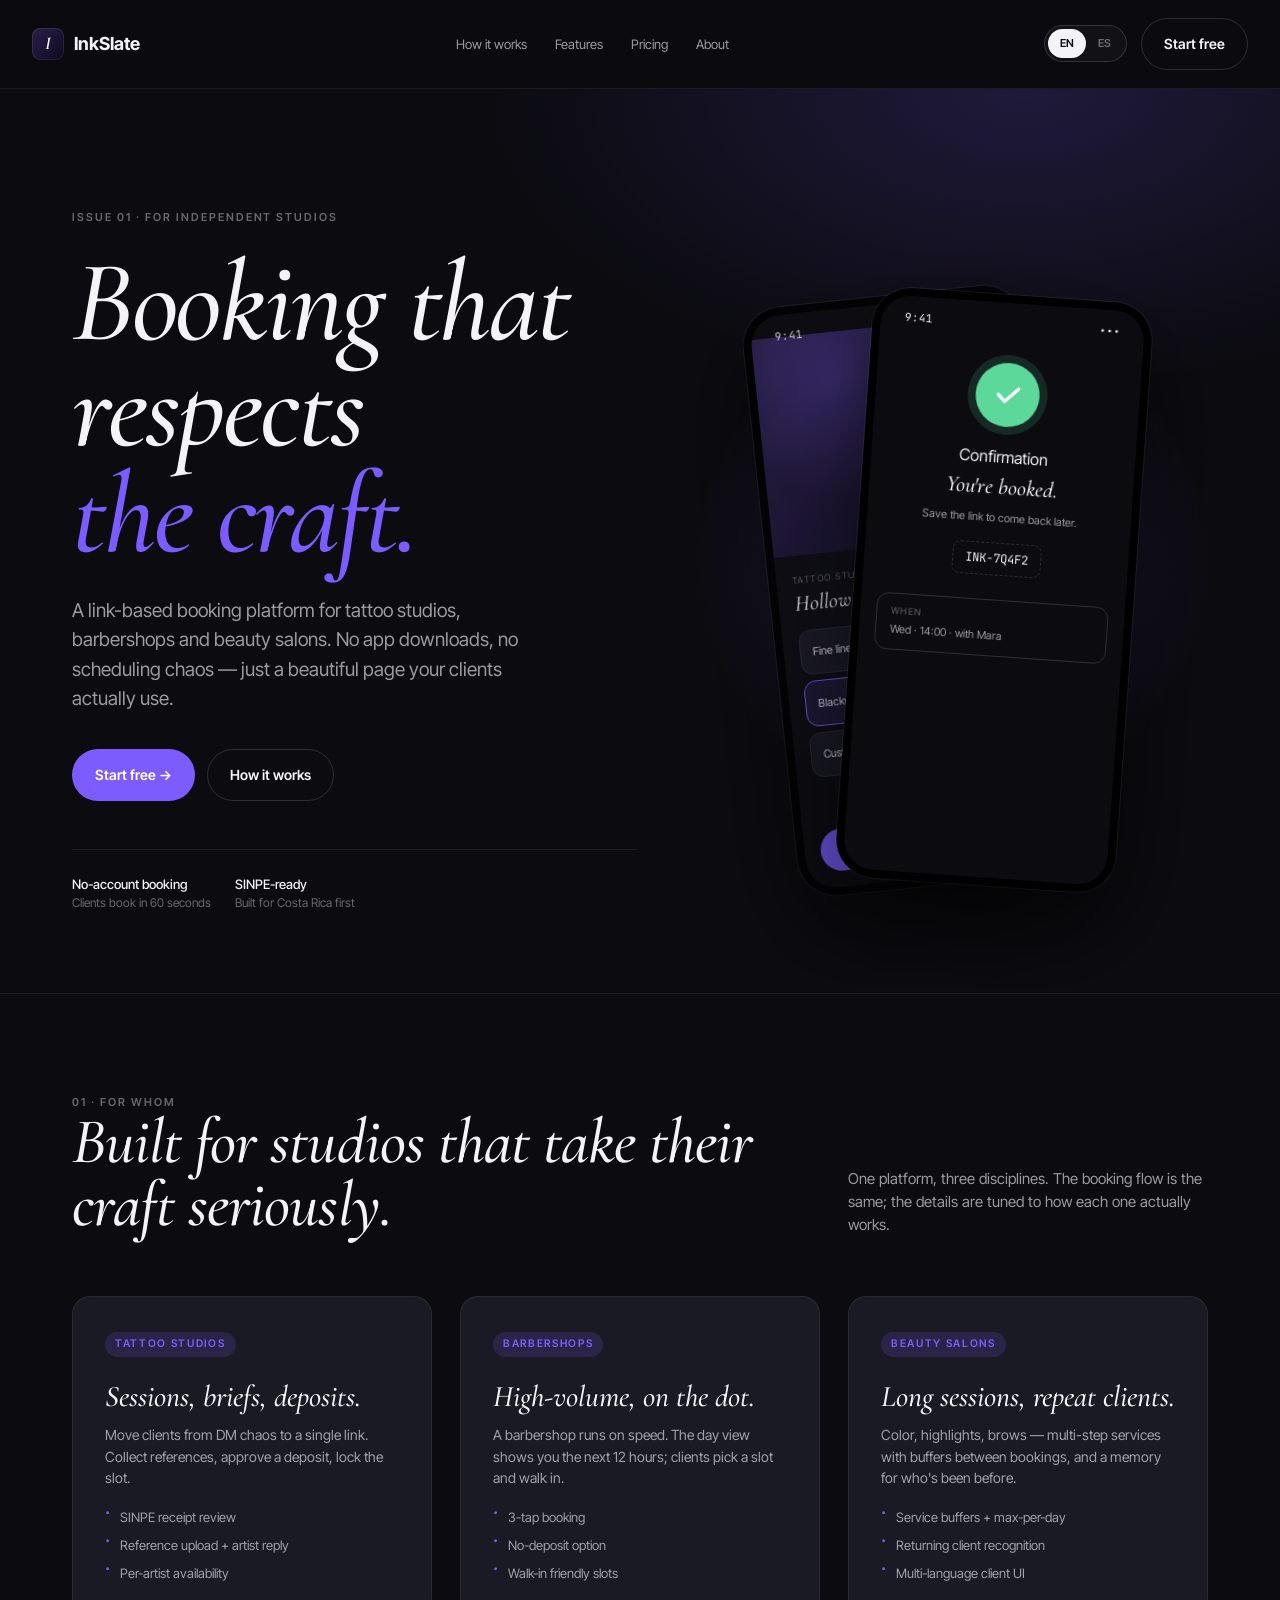
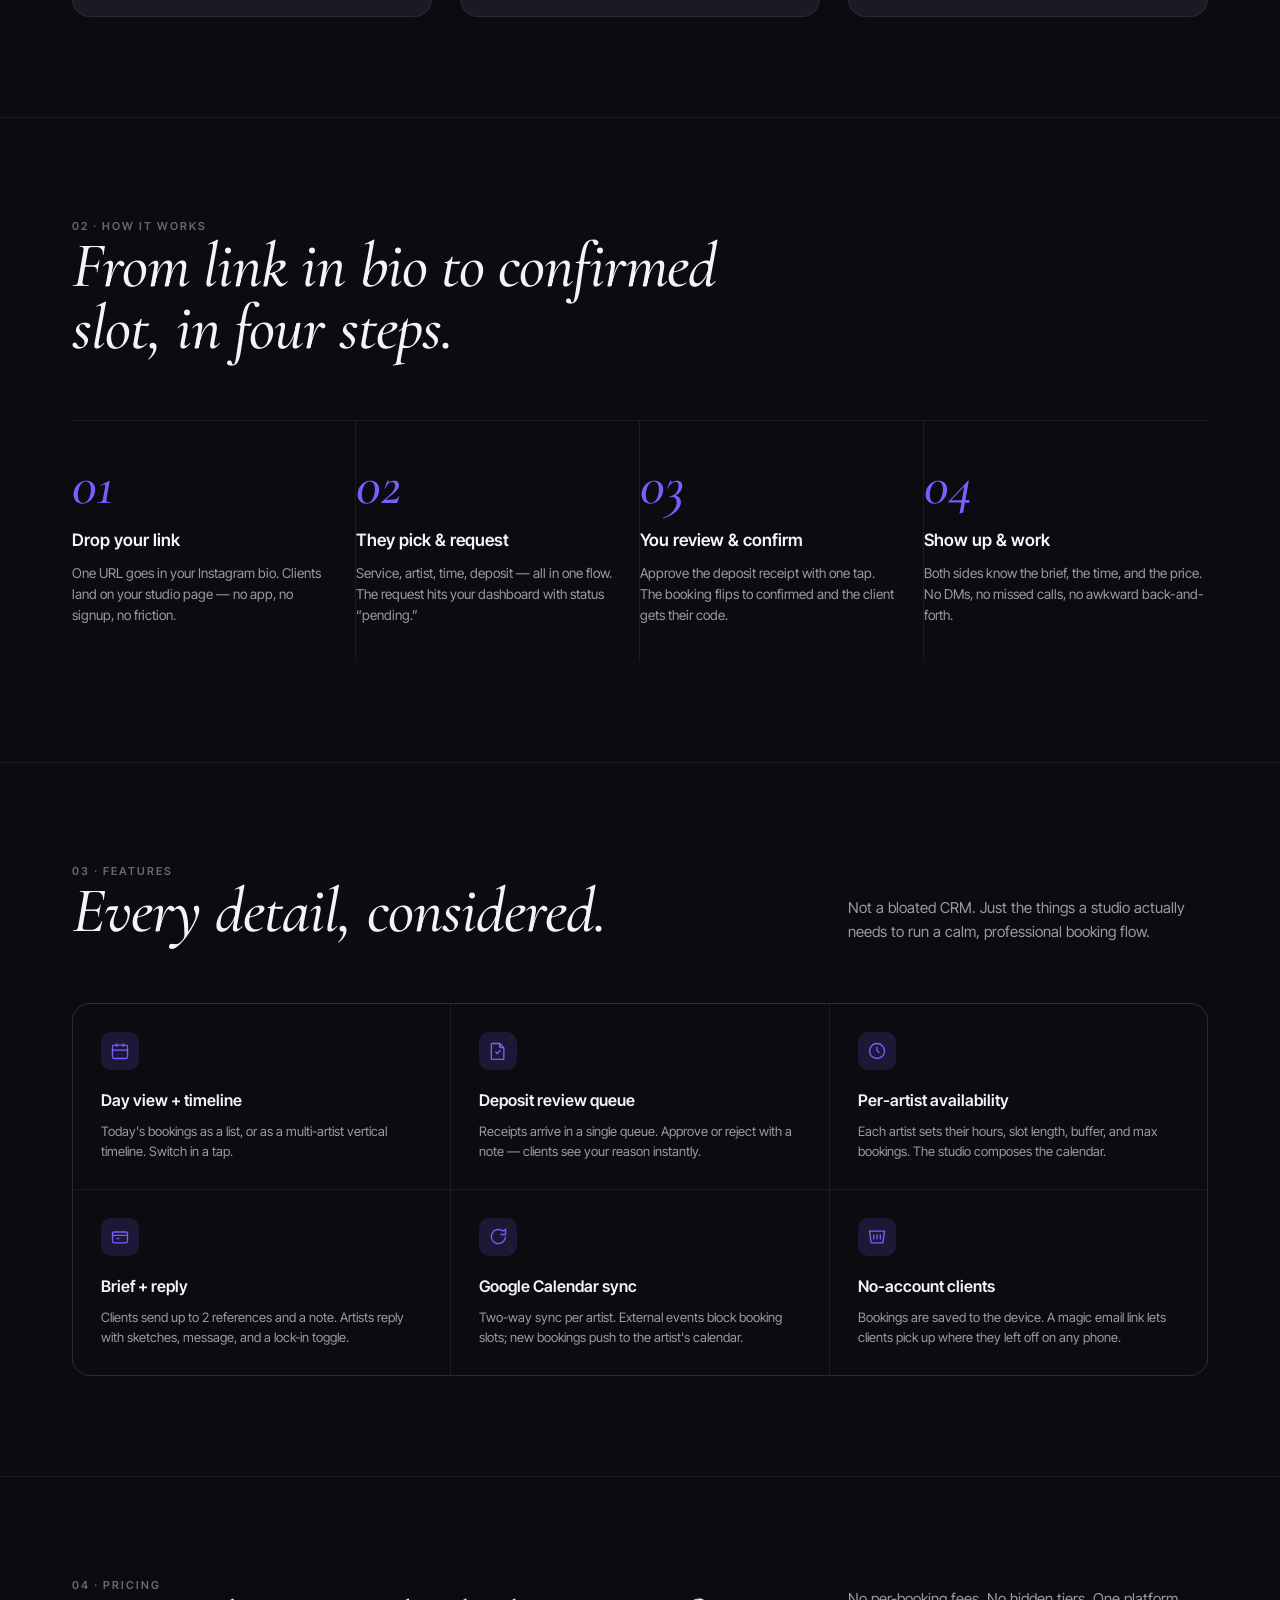
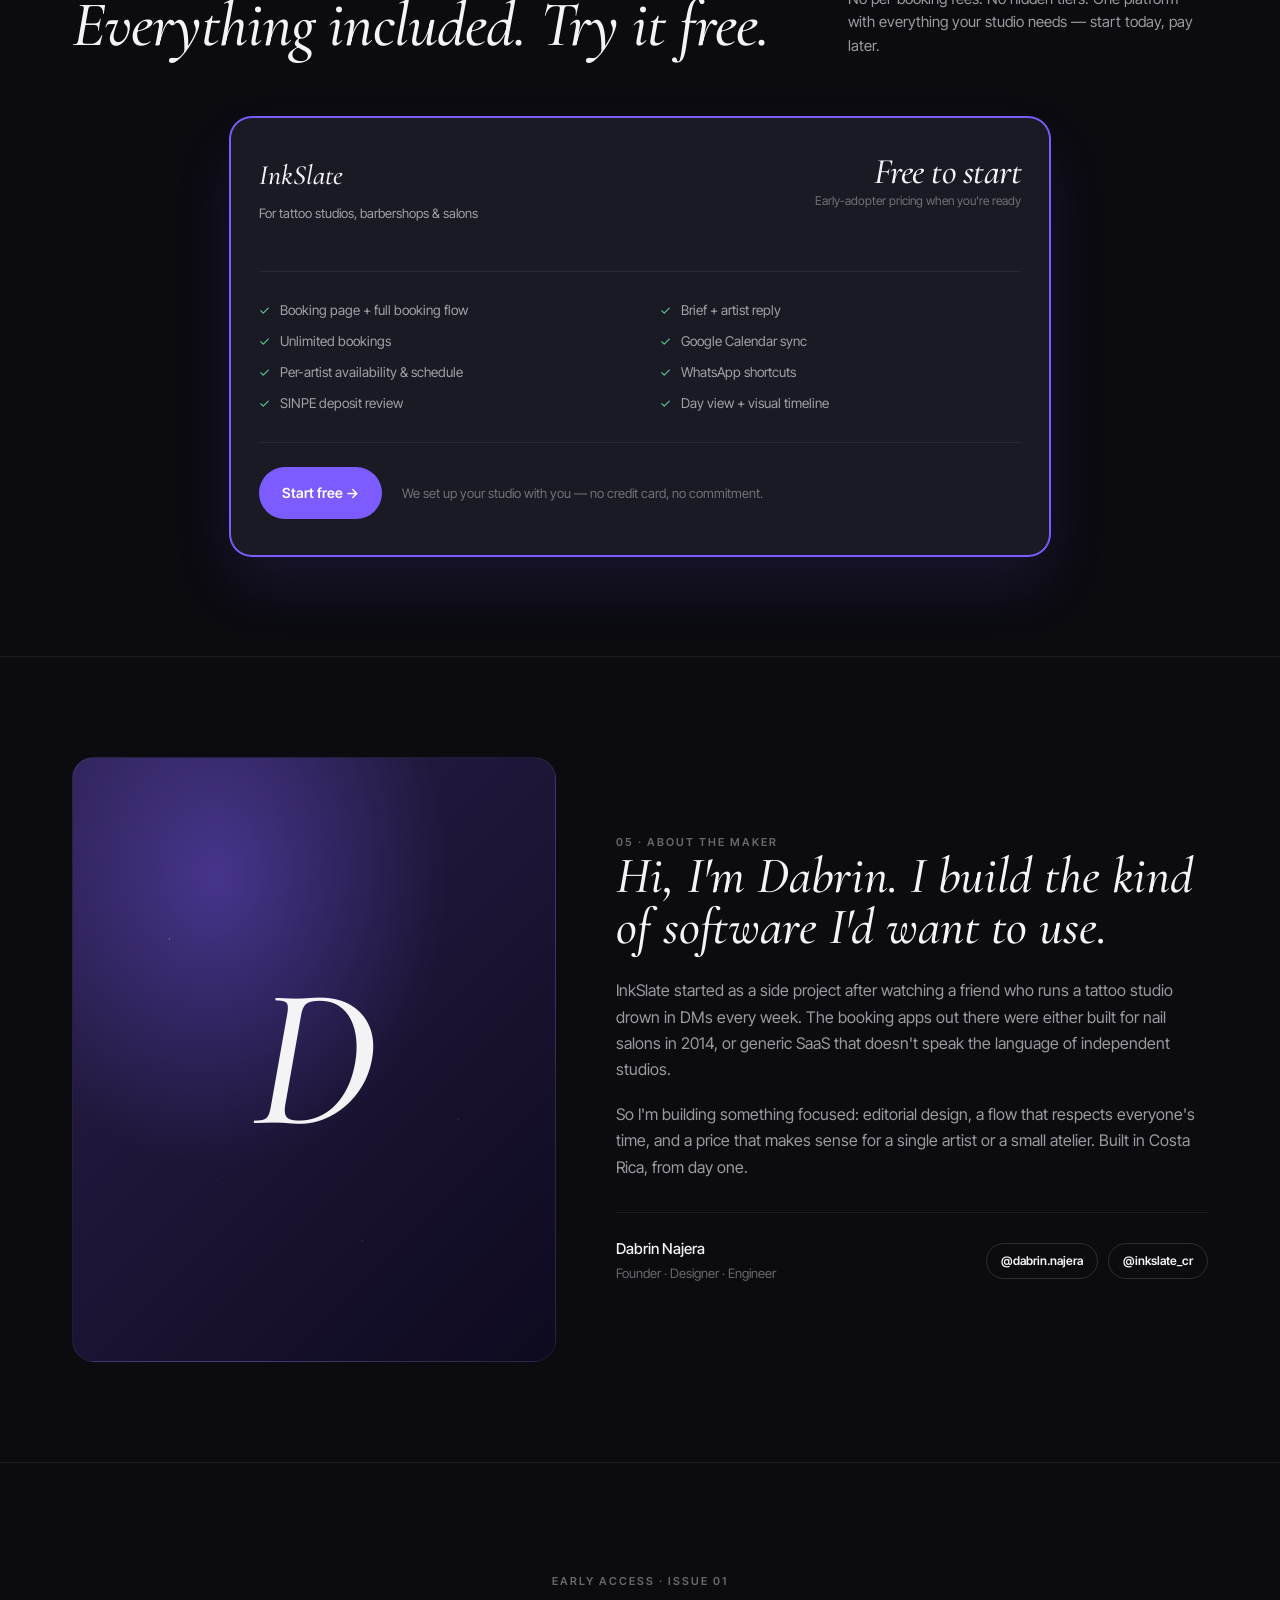
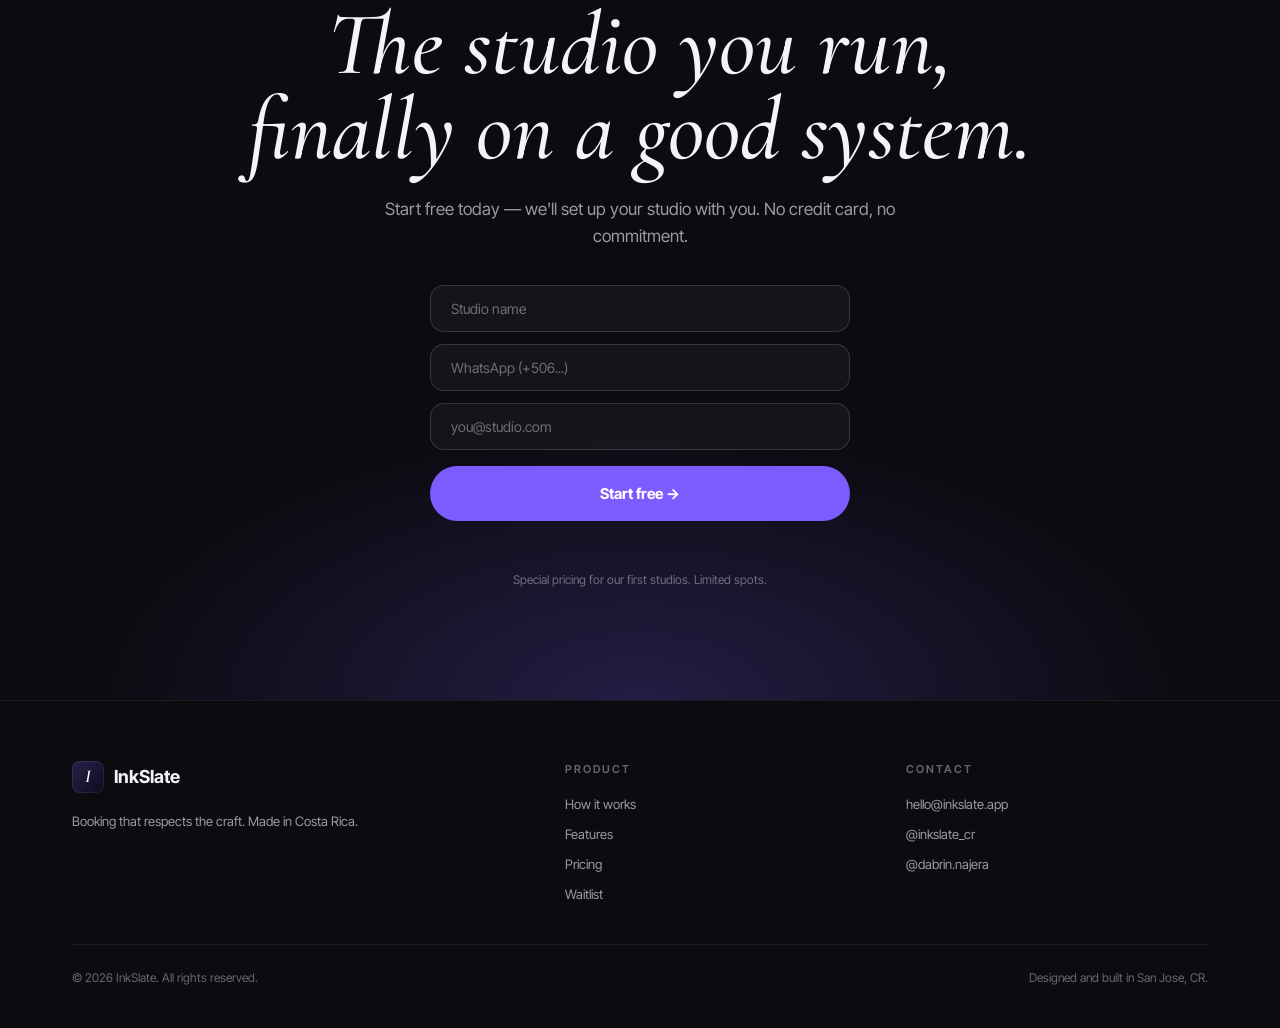
==== index.html @ 71420b20 "Add files via upload" ====
<!doctype html>
<html lang="en" data-lang="en">
<head>
<meta charset="utf-8" />
<meta name="viewport" content="width=device-width, initial-scale=1" />
<title>InkSlate — Booking that respects the craft</title>
<meta name="description" content="A link-based booking platform built for tattoo studios, barbershops and beauty salons. No app downloads, no scheduling chaos.">
<meta property="og:title" content="InkSlate — Booking that respects the craft" />
<meta property="og:description" content="A link-based booking platform for tattoo studios, barbershops and beauty salons." />
<meta property="og:image" content="og-image.png" />
<meta property="og:type" content="website" />
<meta name="twitter:card" content="summary_large_image" />
<link rel="icon" type="image/png" href="icon-64.png" />
<link rel="apple-touch-icon" href="icon.png" />
<link rel="preconnect" href="https://fonts.googleapis.com">
<link rel="preconnect" href="https://fonts.gstatic.com" crossorigin>
<link href="https://fonts.googleapis.com/css2?family=Cormorant+Garamond:ital,wght@0,400;0,500;0,600;0,700;1,400;1,500;1,600;1,700&family=Inter+Tight:wght@400;500;600&family=JetBrains+Mono:wght@400;500&display=swap" rel="stylesheet">
<link rel="stylesheet" href="shared.css">
<style>
/* ─── V1 Editorial ─── */
.v1-nav {
  position: sticky; top: 0; z-index: 50;
  display: flex; align-items: center; justify-content: space-between;
  padding: 18px 32px;
  background: rgba(11,11,16,0.78);
  backdrop-filter: blur(14px);
  border-bottom: 1px solid var(--border);
}
.v1-brand { display: flex; align-items: center; gap: 10px; font-size: 18px; }
.v1-brand .glyph {
  width: 32px; height: 32px; border-radius: 8px;
  background: linear-gradient(135deg, var(--cover-from), var(--cover-to));
  display: grid; place-items: center;
  font-family: var(--display); font-style: italic; font-weight: 600; font-size: 18px;
  color: #fff; box-shadow: inset 0 0 0 1px rgba(255,255,255,0.08);
}
.v1-nav-links { display: flex; gap: 28px; font-size: 13px; color: var(--text-dim); }
.v1-nav-links a:hover { color: var(--text); }
.v1-nav-right { display: flex; align-items: center; gap: 14px; }
@media (max-width: 720px) { .v1-nav-links { display: none; } .v1-nav { padding: 14px 20px; } }

/* Hero — magazine cover style */
.v1-hero {
  position: relative;
  padding: 120px 0 80px;
  border-bottom: 1px solid var(--border);
  overflow: hidden;
}
.v1-hero::before {
  content: ''; position: absolute; inset: 0;
  background: radial-gradient(900px 500px at 80% 0%, rgba(124,92,255,0.18), transparent 60%);
  pointer-events: none;
}
.v1-hero-grid { display: grid; grid-template-columns: 1.05fr 0.95fr; gap: 60px; align-items: center; }
@media (max-width: 880px) { .v1-hero-grid { grid-template-columns: 1fr; } }

.v1-hero h1 {
  font-family: var(--display); font-style: italic; font-weight: 500;
  font-size: clamp(56px, 9vw, 132px);
  line-height: 0.92;
  letter-spacing: -0.02em;
  margin: 24px 0 28px;
}
.v1-hero h1 .accent { color: var(--accent); }
.v1-hero p.lede {
  font-size: 19px; color: var(--text-dim); max-width: 480px;
  line-height: 1.55;
}
.v1-hero-cta { display: flex; gap: 12px; margin-top: 36px; flex-wrap: wrap; }
.v1-hero-meta {
  display: flex; gap: 24px; margin-top: 48px;
  padding-top: 24px; border-top: 1px solid var(--border);
  font-size: 12px; color: var(--text-mute);
}
.v1-hero-meta strong { color: var(--text); font-weight: 500; display: block; font-size: 13px; }

/* Hero phone art */
.v1-hero-art { position: relative; height: 600px; display: grid; place-items: center; }
.v1-hero-art .phone-back {
  position: absolute; left: 50%; top: 50%; transform: translate(-65%, -45%) rotate(-6deg);
  filter: blur(0.3px); opacity: 0.85;
}
.v1-hero-art .phone-front {
  position: relative; transform: translate(15%, 5%) rotate(4deg);
  z-index: 2;
}
.v1-hero-art .glow {
  position: absolute; inset: -10%; pointer-events: none;
  background: radial-gradient(60% 50% at 50% 50%, rgba(124,92,255,0.25), transparent 70%);
  animation: inkPulse 6s ease-in-out infinite;
}
@media (max-width: 880px) { .v1-hero-art { height: 480px; } }

/* Section heading */
.v1-section-head { display: flex; align-items: end; justify-content: space-between; margin-bottom: 60px; gap: 40px; flex-wrap: wrap; }
.v1-section-head h2 {
  font-family: var(--display); font-style: italic; font-weight: 500;
  font-size: clamp(40px, 5vw, 72px); line-height: 0.98; letter-spacing: -0.015em;
  margin: 0; max-width: 700px;
}
.v1-section-head .desc { color: var(--text-dim); max-width: 360px; font-size: 15px; }

/* For whom */
.v1-for { border-bottom: 1px solid var(--border); }
.v1-for-grid { display: grid; grid-template-columns: repeat(3, 1fr); gap: 28px; }
@media (max-width: 880px) { .v1-for-grid { grid-template-columns: 1fr; } }
.v1-for-card {
  padding: 32px;
  border: 1px solid var(--border);
  border-radius: 18px;
  background: var(--surface);
  transition: border-color 200ms ease, transform 200ms ease;
}
.v1-for-card:hover { border-color: var(--border-hi); transform: translateY(-2px); }
.v1-for-card .badge {
  display: inline-block; padding: 4px 10px; border-radius: 999px;
  background: var(--accent-soft); color: var(--accent);
  font-size: 10.5px; letter-spacing: 0.16em; text-transform: uppercase; font-weight: 600;
  margin-bottom: 24px;
}
.v1-for-card h3 {
  font-family: var(--display); font-style: italic; font-weight: 500;
  font-size: 30px; line-height: 1.05; margin: 0 0 12px;
}
.v1-for-card p { color: var(--text-dim); font-size: 14px; margin: 0 0 18px; }
.v1-for-card ul { padding: 0; margin: 0; list-style: none; display: grid; gap: 8px; }
.v1-for-card li { font-size: 13px; color: var(--text-dim); display: flex; gap: 10px; align-items: flex-start; }
.v1-for-card li::before { content: '\00B7'; color: var(--accent); font-size: 22px; line-height: 0.5; }

/* How it works */
.v1-how { border-bottom: 1px solid var(--border); }
.v1-how-grid { display: grid; grid-template-columns: repeat(4, 1fr); gap: 0; border-top: 1px solid var(--border); }
@media (max-width: 880px) { .v1-how-grid { grid-template-columns: 1fr; } }
.v1-how-step {
  padding: 36px 24px 36px 0; border-right: 1px solid var(--border);
  position: relative;
}
.v1-how-step:last-child { border-right: 0; padding-right: 0; }
@media (max-width: 880px) { .v1-how-step { border-right: 0; border-bottom: 1px solid var(--border); padding: 28px 0; } .v1-how-step:last-child { border-bottom: 0; } }
.v1-how-step .num {
  font-family: var(--display); font-style: italic; font-weight: 500;
  font-size: 56px; line-height: 1; color: var(--accent);
  margin-bottom: 14px;
}
.v1-how-step h4 { font-size: 17px; font-weight: 600; margin: 0 0 10px; }
.v1-how-step p { color: var(--text-dim); font-size: 13.5px; margin: 0; line-height: 1.55; }

/* Features grid */
.v1-features { border-bottom: 1px solid var(--border); }
.v1-features-grid { display: grid; grid-template-columns: repeat(3, 1fr); gap: 1px; background: var(--border); border: 1px solid var(--border); border-radius: 18px; overflow: hidden; }
@media (max-width: 880px) { .v1-features-grid { grid-template-columns: 1fr; } }
.v1-feat { padding: 28px; background: var(--bg); transition: background 200ms ease; }
.v1-feat:hover { background: var(--surface); }
.v1-feat .icon-wrap {
  width: 38px; height: 38px; border-radius: 10px;
  background: var(--accent-soft); color: var(--accent);
  display: grid; place-items: center; margin-bottom: 18px;
}
.v1-feat h4 { font-size: 16px; font-weight: 600; margin: 0 0 8px; }
.v1-feat p { color: var(--text-dim); font-size: 13px; margin: 0; line-height: 1.55; }

/* Pricing */
.v1-pricing { border-bottom: 1px solid var(--border); }
.v1-pricing-single { max-width: 820px; margin: 0 auto; }
.v1-plan {
  padding: 36px 28px;
  border: 1px solid var(--border);
  border-radius: 22px;
  background: var(--surface);
  display: flex; flex-direction: column;
}
.v1-plan.featured { border-color: var(--accent); position: relative; box-shadow: 0 0 0 1px var(--accent), 0 30px 60px rgba(124,92,255,0.12); }
.v1-pricing-single .v1-plan.featured::before { display: none; }
.v1-plan h4 {
  font-family: var(--display); font-style: italic; font-weight: 500;
  font-size: 28px; margin: 0 0 6px;
}
.v1-plan .tag { color: var(--text-dim); font-size: 13px; margin-bottom: 24px; }
.v1-plan .price {
  font-family: var(--display); font-style: italic; font-weight: 500;
  font-size: 56px; line-height: 1; margin-bottom: 4px; letter-spacing: -0.015em;
}
.v1-plan .price small { font-family: var(--body); font-style: normal; font-size: 13px; color: var(--text-mute); font-weight: 500; }
.v1-plan .meta { font-size: 12px; color: var(--text-mute); margin-bottom: 22px; }
.v1-plan ul { padding: 0; margin: 0 0 28px; list-style: none; display: grid; gap: 10px; flex: 1; }
.v1-plan li { font-size: 13.5px; color: var(--text-dim); display: flex; gap: 10px; }
.v1-plan li::before { content: '\2713'; color: var(--good); font-size: 13px; }
.v1-plan .btn { width: 100%; justify-content: center; }

.v1-plan-header { display: flex; justify-content: space-between; align-items: flex-start; margin-bottom: 28px; padding-bottom: 24px; border-bottom: 1px solid var(--border); gap: 24px; flex-wrap: wrap; }
.v1-plan-price-block { text-align: right; }
.v1-plan-price-block .price { font-size: 36px; margin-bottom: 2px; }
@media (max-width: 600px) { .v1-plan-header { flex-direction: column; } .v1-plan-price-block { text-align: left; } }

.v1-plan-features { display: grid; grid-template-columns: 1fr 1fr; gap: 0 40px; margin-bottom: 28px; }
.v1-plan-features ul { padding: 0; margin: 0; list-style: none; display: grid; gap: 10px; }
.v1-plan-features li { font-size: 13.5px; color: var(--text-dim); display: flex; gap: 10px; }
.v1-plan-features li::before { content: '\2713'; color: var(--good); font-size: 13px; }
@media (max-width: 600px) { .v1-plan-features { grid-template-columns: 1fr; gap: 10px; } }

.v1-plan-cta-row { display: flex; align-items: center; gap: 20px; padding-top: 24px; border-top: 1px solid var(--border); flex-wrap: wrap; }
.v1-plan-cta-row .btn { width: auto; flex-shrink: 0; }
.v1-plan-note { font-size: 13px; color: var(--text-mute); }

/* About */
.v1-about { border-bottom: 1px solid var(--border); }
.v1-about-grid { display: grid; grid-template-columns: 0.9fr 1.1fr; gap: 60px; align-items: center; }
@media (max-width: 880px) { .v1-about-grid { grid-template-columns: 1fr; } }
.v1-portrait {
  aspect-ratio: 4/5; border-radius: 22px;
  background:
    radial-gradient(80% 80% at 30% 20%, rgba(124,92,255,0.4), transparent 60%),
    linear-gradient(135deg, #2A1F4A 0%, #0E0A1F 100%);
  border: 1px solid var(--border);
  position: relative;
  overflow: hidden;
  display: grid; place-items: center;
}
.v1-portrait::after {
  content: ''; position: absolute; inset: 0;
  background:
    radial-gradient(2px 2px at 20% 30%, rgba(255,255,255,0.5), transparent 50%),
    radial-gradient(1px 1px at 80% 60%, rgba(255,255,255,0.4), transparent 50%),
    radial-gradient(1.5px 1.5px at 60% 80%, rgba(255,255,255,0.3), transparent 50%),
    radial-gradient(1px 1px at 30% 70%, rgba(255,255,255,0.5), transparent 50%);
}
.v1-portrait .initial {
  font-family: var(--display); font-style: italic; font-weight: 500;
  font-size: 200px; color: rgba(255,255,255,0.95);
  position: relative; z-index: 2;
  line-height: 1;
}
.v1-about h3 {
  font-family: var(--display); font-style: italic; font-weight: 500;
  font-size: clamp(36px, 4vw, 56px); line-height: 1.0; margin: 0 0 24px;
}
.v1-about p { color: var(--text-dim); font-size: 16px; margin: 0 0 18px; line-height: 1.65; }
.v1-about .signature {
  display: flex; align-items: center; gap: 14px; margin-top: 32px;
  padding-top: 24px; border-top: 1px solid var(--border);
}
.v1-about .signature .role { font-size: 13px; color: var(--text-mute); }
.v1-about .signature strong { display: block; color: var(--text); font-size: 15px; font-weight: 500; }

/* CTA band + waitlist form */
.v1-cta-band {
  padding: 110px 0;
  text-align: center;
  position: relative; overflow: hidden;
  border-bottom: 1px solid var(--border);
}
.v1-cta-band::before {
  content: ''; position: absolute; inset: 0;
  background: radial-gradient(800px 400px at 50% 100%, rgba(124,92,255,0.22), transparent 70%);
}
.v1-cta-band > * { position: relative; }
.v1-cta-band h2 {
  font-family: var(--display); font-style: italic; font-weight: 500;
  font-size: clamp(48px, 7vw, 96px); line-height: 0.95; margin: 12px 0 24px;
}
.v1-cta-band p { color: var(--text-dim); max-width: 540px; margin: 0 auto 36px; font-size: 17px; }

.waitlist-form {
  display: flex; flex-direction: column; gap: 12px;
  max-width: 420px; margin: 0 auto;
  text-align: left;
}
.waitlist-input {
  padding: 14px 20px;
  border-radius: 14px;
  border: 1px solid var(--border-hi);
  background: rgba(255,255,255,0.04);
  color: var(--text);
  font-family: inherit;
  font-size: 14px;
  outline: none;
  transition: border-color 160ms ease;
}
.waitlist-input:focus { border-color: var(--accent); }
.waitlist-input::placeholder { color: var(--text-mute); }
.waitlist-submit {
  margin-top: 4px;
  padding: 16px 28px;
  border-radius: 999px;
  background: var(--accent);
  color: #fff;
  font-weight: 700;
  font-size: 15px;
  border: none;
  cursor: pointer;
  transition: background 160ms ease, transform 120ms ease;
}
.waitlist-submit:hover { background: #8d6fff; transform: translateY(-1px); }
.waitlist-submit:disabled { opacity: 0.5; cursor: not-allowed; transform: none; }
.waitlist-msg {
  text-align: center;
  font-size: 13px;
  min-height: 20px;
  margin-top: 4px;
}
.waitlist-msg--ok { color: var(--good); }
.waitlist-msg--err { color: var(--bad); }

/* Footer */
.v1-footer { padding: 60px 0 40px; }
.v1-footer-grid { display: grid; grid-template-columns: 1.5fr 1fr 1fr; gap: 40px; padding-bottom: 40px; border-bottom: 1px solid var(--border); }
@media (max-width: 720px) { .v1-footer-grid { grid-template-columns: 1fr; gap: 28px; } }
.v1-footer h5 { font-size: 11px; letter-spacing: 0.18em; text-transform: uppercase; color: var(--text-mute); margin: 0 0 16px; font-weight: 600; }
.v1-footer-links { display: grid; gap: 10px; font-size: 13px; color: var(--text-dim); }
.v1-footer-links a:hover { color: var(--text); }
.v1-footer-bottom {
  display: flex; justify-content: space-between; padding-top: 24px;
  font-size: 12px; color: var(--text-mute);
  flex-wrap: wrap; gap: 16px;
}

/* Mini phone preview SVG inside hero */
.mini-status { display: flex; justify-content: space-between; padding: 14px 24px 8px; font-size: 11px; }
.mini-cover {
  height: 38%; background: linear-gradient(135deg, var(--cover-from), var(--cover-to));
  position: relative; overflow: hidden;
}
.mini-cover::after {
  content: ''; position: absolute; inset: 0;
  background: radial-gradient(60% 80% at 30% 20%, rgba(124,92,255,0.3), transparent 70%);
}
.mini-cover .gly {
  position: absolute; top: 50%; left: 50%; transform: translate(-50%,-50%);
  font-family: var(--display); font-style: italic; font-weight: 500;
  font-size: 64px; color: rgba(255,255,255,0.9);
}
.mini-body { padding: 18px 16px; }
.mini-body .eyebrow-tag { font-size: 9px; color: var(--text-mute); letter-spacing: 0.16em; text-transform: uppercase; margin-bottom: 6px; }
.mini-body .title {
  font-family: var(--display); font-style: italic; font-weight: 500;
  font-size: 22px; line-height: 1.08; margin-bottom: 14px;
}
.mini-row {
  padding: 10px 12px; margin-bottom: 6px;
  background: var(--surface); border: 1px solid var(--border); border-radius: 12px;
  display: flex; justify-content: space-between; align-items: center;
  font-size: 11px;
}
.mini-row .price { font-family: var(--display); font-style: italic; font-weight: 500; font-size: 15px; }
.mini-row.hi { border-color: var(--accent); background: var(--accent-soft); }
.mini-cta {
  position: absolute; bottom: 16px; left: 16px; right: 16px;
  background: var(--accent); color: #fff; text-align: center;
  padding: 12px; border-radius: 999px; font-size: 12px; font-weight: 600;
}

/* Phone variant 2 — confirmation */
.mini-confirm { padding: 60px 16px 16px; text-align: center; }
.mini-confirm .checkbubble {
  width: 64px; height: 64px; border-radius: 50%; margin: 0 auto 18px;
  background: var(--good); display: grid; place-items: center;
  box-shadow: 0 0 0 8px rgba(91,216,154,0.15);
}
.mini-confirm h5 {
  font-family: var(--display); font-style: italic; font-weight: 500;
  font-size: 22px; margin: 0 0 6px;
}
.mini-confirm p { font-size: 11px; color: var(--text-dim); margin: 0 0 16px; }
.mini-confirm .code {
  display: inline-block; padding: 6px 12px;
  border: 1px dashed var(--border-hi); border-radius: 8px;
  font-family: var(--mono); font-size: 12px; color: var(--text);
  margin-bottom: 12px;
}
</style>
</head>
<body>

<!-- NAV -->
<nav class="v1-nav">
  <div class="v1-brand">
    <div class="glyph">I</div>
    <strong>InkSlate</strong>
  </div>
  <div class="v1-nav-links">
    <a href="#how" data-en="How it works" data-es="Como funciona">How it works</a>
    <a href="#features" data-en="Features" data-es="Funciones">Features</a>
    <a href="#pricing" data-en="Pricing" data-es="Precios">Pricing</a>
    <a href="#about" data-en="About" data-es="Sobre">About</a>
  </div>
  <div class="v1-nav-right">
    <div class="lang-toggle">
      <button data-lang="en">EN</button>
      <button data-lang="es">ES</button>
    </div>
    <a href="#waitlist" class="btn btn-ghost" data-en="Start free" data-es="Empieza gratis">Start free</a>
  </div>
</nav>

<!-- HERO -->
<header class="v1-hero">
  <div class="container">
    <div class="v1-hero-grid">
      <div>
        <div class="eyebrow" data-en="Issue 01 &middot; For independent studios" data-es="Edicion 01 &middot; Para estudios independientes">Issue 01 &middot; For independent studios</div>
        <h1>
          <span data-en="Booking that respects" data-es="Reservas que respetan">Booking that respects</span><br/>
          <em class="accent" data-en="the craft." data-es="el oficio.">the craft.</em>
        </h1>
        <p class="lede" data-en="A link-based booking platform for tattoo studios, barbershops and beauty salons. No app downloads, no scheduling chaos — just a beautiful page your clients actually use."
           data-es="Una plataforma de reservas basada en un link, para estudios de tatuaje, barberias y salones. Sin apps que descargar, sin caos de agenda — solo una pagina hermosa que tus clientes si usan.">
          A link-based booking platform for tattoo studios, barbershops and beauty salons. No app downloads, no scheduling chaos — just a beautiful page your clients actually use.
        </p>
        <div class="v1-hero-cta">
          <a href="#waitlist" class="btn btn-primary" data-en="Start free &rarr;" data-es="Empieza gratis &rarr;">Start free &rarr;</a>
          <a href="#how" class="btn btn-ghost" data-en="How it works" data-es="Como funciona">How it works</a>
        </div>
        <div class="v1-hero-meta">
          <div>
            <strong data-en="No-account booking" data-es="Reserva sin cuenta">No-account booking</strong>
            <span data-en="Clients book in 60 seconds" data-es="Reservan en 60 segundos">Clients book in 60 seconds</span>
          </div>
          <div>
            <strong data-en="SINPE-ready" data-es="Listo para SINPE">SINPE-ready</strong>
            <span data-en="Built for Costa Rica first" data-es="Pensado para Costa Rica primero">Built for Costa Rica first</span>
          </div>
        </div>
      </div>
      <div class="v1-hero-art">
        <div class="glow"></div>
        <!-- Back phone -->
        <div class="phone phone-back">
          <div class="phone-screen">
            <div class="phone-status mono"><span>9:41</span><span>&bull;&bull;&bull;</span></div>
            <div class="mini-status"></div>
            <div class="mini-cover">
              <div class="gly">I</div>
            </div>
            <div class="mini-body">
              <div class="eyebrow-tag" data-en="Tattoo studio" data-es="Estudio de tatuaje">Tattoo studio</div>
              <div class="title">Hollow Hand <em>Tattoo</em></div>
              <div class="mini-row">
                <span data-en="Fine line &middot; small" data-es="Linea fina &middot; pequeno">Fine line &middot; small</span>
                <span class="price">&cent;60K</span>
              </div>
              <div class="mini-row hi">
                <span data-en="Blackwork &middot; medium" data-es="Blackwork &middot; mediano">Blackwork &middot; medium</span>
                <span class="price">&cent;132K</span>
              </div>
              <div class="mini-row">
                <span data-en="Custom design" data-es="Diseno personal">Custom design</span>
                <span class="price">&cent;192K</span>
              </div>
            </div>
            <div class="mini-cta" data-en="Book a Tattoo &rarr;" data-es="Agenda un Tatuaje &rarr;">Book a Tattoo &rarr;</div>
          </div>
        </div>
        <!-- Front phone -->
        <div class="phone phone-front">
          <div class="phone-screen">
            <div class="phone-status mono"><span>9:41</span><span>&bull;&bull;&bull;</span></div>
            <div class="mini-confirm">
              <div class="checkbubble">
                <svg width="32" height="32" viewBox="0 0 24 24" fill="none"><path d="M5 12l5 5L20 7" stroke="white" stroke-width="2.5" stroke-linecap="round" stroke-linejoin="round"/></svg>
              </div>
              <div class="eyebrow-tag" data-en="Confirmation" data-es="Confirmacion">Confirmation</div>
              <h5 data-en="You're booked." data-es="Reserva hecha!">You're booked.</h5>
              <p data-en="Save the link to come back later." data-es="Guarda el link para volver luego.">Save the link to come back later.</p>
              <div class="code">INK-7Q4F2</div>
              <div style="margin-top: 12px; padding: 10px 14px; border: 1px solid var(--border-hi); border-radius: 12px; font-size: 11px; color: var(--text-dim); text-align:left;">
                <div style="font-size: 9px; color: var(--text-mute); letter-spacing: 0.16em; text-transform: uppercase; margin-bottom: 4px;" data-en="When" data-es="Cuando">When</div>
                <div data-en="Wed &middot; 14:00 &middot; with Mara" data-es="Mie &middot; 14:00 &middot; con Mara">Wed &middot; 14:00 &middot; with Mara</div>
              </div>
            </div>
          </div>
        </div>
      </div>
    </div>
  </div>
</header>

<!-- FOR WHOM -->
<section class="v1-for section" id="for">
  <div class="container">
    <div class="v1-section-head">
      <div>
        <div class="eyebrow" data-en="01 &middot; For whom" data-es="01 &middot; Para quien">01 &middot; For whom</div>
        <h2 data-en="Built for studios that take their craft seriously." data-es="Hecho para estudios que se toman el oficio en serio.">Built for studios that take their craft seriously.</h2>
      </div>
      <div class="desc" data-en="One platform, three disciplines. The booking flow is the same; the details are tuned to how each one actually works." data-es="Una plataforma, tres disciplinas. El flujo es el mismo; los detalles se ajustan a como trabaja cada uno.">
        One platform, three disciplines. The booking flow is the same; the details are tuned to how each one actually works.
      </div>
    </div>
    <div class="v1-for-grid">
      <div class="v1-for-card">
        <div class="badge" data-en="Tattoo studios" data-es="Estudios de tatuaje">Tattoo studios</div>
        <h3 data-en="Sessions, briefs, deposits." data-es="Sesiones, briefs, depositos.">Sessions, briefs, deposits.</h3>
        <p data-en="Move clients from DM chaos to a single link. Collect references, approve a deposit, lock the slot." data-es="Saca a los clientes del caos de los DMs a un unico link. Recibe referencias, aprueba el deposito, asegura el espacio.">
          Move clients from DM chaos to a single link. Collect references, approve a deposit, lock the slot.
        </p>
        <ul>
          <li data-en="SINPE receipt review" data-es="Revision de comprobante SINPE">SINPE receipt review</li>
          <li data-en="Reference upload + artist reply" data-es="Subida de referencias + respuesta del artista">Reference upload + artist reply</li>
          <li data-en="Per-artist availability" data-es="Disponibilidad por artista">Per-artist availability</li>
        </ul>
      </div>
      <div class="v1-for-card">
        <div class="badge" data-en="Barbershops" data-es="Barberias">Barbershops</div>
        <h3 data-en="High-volume, on the dot." data-es="Alto volumen, puntuales.">High-volume, on the dot.</h3>
        <p data-en="A barbershop runs on speed. The day view shows you the next 12 hours; clients pick a slot and walk in." data-es="Una barberia corre por velocidad. La vista de hoy muestra las proximas 12 horas; los clientes eligen un slot y entran.">
          A barbershop runs on speed. The day view shows you the next 12 hours; clients pick a slot and walk in.
        </p>
        <ul>
          <li data-en="3-tap booking" data-es="Reserva en 3 toques">3-tap booking</li>
          <li data-en="No-deposit option" data-es="Opcion sin deposito">No-deposit option</li>
          <li data-en="Walk-in friendly slots" data-es="Slots amigables a walk-ins">Walk-in friendly slots</li>
        </ul>
      </div>
      <div class="v1-for-card">
        <div class="badge" data-en="Beauty salons" data-es="Salones de belleza">Beauty salons</div>
        <h3 data-en="Long sessions, repeat clients." data-es="Sesiones largas, clientes habituales.">Long sessions, repeat clients.</h3>
        <p data-en="Color, highlights, brows — multi-step services with buffers between bookings, and a memory for who's been before." data-es="Color, mechas, cejas — servicios de varios pasos con buffers entre citas, y memoria de quien ya vino.">
          Color, highlights, brows — multi-step services with buffers between bookings, and a memory for who's been before.
        </p>
        <ul>
          <li data-en="Service buffers + max-per-day" data-es="Buffers + maximo por dia">Service buffers + max-per-day</li>
          <li data-en="Returning client recognition" data-es="Reconocimiento de clientes habituales">Returning client recognition</li>
          <li data-en="Multi-language client UI" data-es="Interfaz multi-idioma">Multi-language client UI</li>
        </ul>
      </div>
    </div>
  </div>
</section>

<!-- HOW IT WORKS -->
<section class="v1-how section" id="how">
  <div class="container">
    <div class="v1-section-head">
      <div>
        <div class="eyebrow" data-en="02 &middot; How it works" data-es="02 &middot; Como funciona">02 &middot; How it works</div>
        <h2 data-en="From link in bio to confirmed slot, in four steps." data-es="Del link en bio al slot confirmado, en cuatro pasos.">From link in bio to confirmed slot, in four steps.</h2>
      </div>
    </div>
    <div class="v1-how-grid">
      <div class="v1-how-step">
        <div class="num">01</div>
        <h4 data-en="Drop your link" data-es="Pone tu link">Drop your link</h4>
        <p data-en="One URL goes in your Instagram bio. Clients land on your studio page — no app, no signup, no friction." data-es="Una URL va en tu bio de Instagram. Los clientes caen en tu pagina — sin app, sin signup, sin friccion.">One URL goes in your Instagram bio. Clients land on your studio page — no app, no signup, no friction.</p>
      </div>
      <div class="v1-how-step">
        <div class="num">02</div>
        <h4 data-en="They pick &amp; request" data-es="Ellos eligen y piden">They pick &amp; request</h4>
        <p data-en="Service, artist, time, deposit — all in one flow. The request hits your dashboard with status &ldquo;pending.&rdquo;" data-es="Servicio, artista, hora, deposito — todo en un flujo. La solicitud llega a tu panel como &ldquo;pendiente&rdquo;.">Service, artist, time, deposit — all in one flow. The request hits your dashboard with status &ldquo;pending.&rdquo;</p>
      </div>
      <div class="v1-how-step">
        <div class="num">03</div>
        <h4 data-en="You review &amp; confirm" data-es="Tu revisas y confirmas">You review &amp; confirm</h4>
        <p data-en="Approve the deposit receipt with one tap. The booking flips to confirmed and the client gets their code." data-es="Aprueba el comprobante con un toque. La reserva se confirma y el cliente recibe su codigo.">Approve the deposit receipt with one tap. The booking flips to confirmed and the client gets their code.</p>
      </div>
      <div class="v1-how-step">
        <div class="num">04</div>
        <h4 data-en="Show up &amp; work" data-es="Aparezcan y a trabajar">Show up &amp; work</h4>
        <p data-en="Both sides know the brief, the time, and the price. No DMs, no missed calls, no awkward back-and-forth." data-es="Ambos lados saben el brief, la hora y el precio. Sin DMs, sin llamadas perdidas, sin idas y vueltas.">Both sides know the brief, the time, and the price. No DMs, no missed calls, no awkward back-and-forth.</p>
      </div>
    </div>
  </div>
</section>

<!-- FEATURES -->
<section class="v1-features section" id="features">
  <div class="container">
    <div class="v1-section-head">
      <div>
        <div class="eyebrow" data-en="03 &middot; Features" data-es="03 &middot; Funciones">03 &middot; Features</div>
        <h2 data-en="Every detail, considered." data-es="Cada detalle, considerado.">Every detail, considered.</h2>
      </div>
      <div class="desc" data-en="Not a bloated CRM. Just the things a studio actually needs to run a calm, professional booking flow." data-es="No es un CRM inflado. Solo lo que un estudio realmente necesita para correr una agenda tranquila y profesional.">
        Not a bloated CRM. Just the things a studio actually needs to run a calm, professional booking flow.
      </div>
    </div>
    <div class="v1-features-grid">
      <div class="v1-feat">
        <div class="icon-wrap"><svg width="20" height="20" viewBox="0 0 24 24" fill="none" stroke="currentColor" stroke-width="1.6"><rect x="3" y="5" width="18" height="16" rx="2"/><path d="M16 3v4M8 3v4M3 11h18"/></svg></div>
        <h4 data-en="Day view + timeline" data-es="Vista de hoy + timeline">Day view + timeline</h4>
        <p data-en="Today's bookings as a list, or as a multi-artist vertical timeline. Switch in a tap." data-es="Las reservas de hoy como lista, o como timeline vertical por artista. Cambias con un toque.">Today's bookings as a list, or as a multi-artist vertical timeline. Switch in a tap.</p>
      </div>
      <div class="v1-feat">
        <div class="icon-wrap"><svg width="20" height="20" viewBox="0 0 24 24" fill="none" stroke="currentColor" stroke-width="1.6"><path d="M14 3v4a1 1 0 0 0 1 1h4M5 3h9l5 5v13a1 1 0 0 1-1 1H5a1 1 0 0 1-1-1V4a1 1 0 0 1 1-1z"/><path d="M9 13l2 2 4-4"/></svg></div>
        <h4 data-en="Deposit review queue" data-es="Cola de revision de depositos">Deposit review queue</h4>
        <p data-en="Receipts arrive in a single queue. Approve or reject with a note — clients see your reason instantly." data-es="Los comprobantes llegan a una sola cola. Aprueba o rechaza con una nota — los clientes ven tu razon al instante.">Receipts arrive in a single queue. Approve or reject with a note — clients see your reason instantly.</p>
      </div>
      <div class="v1-feat">
        <div class="icon-wrap"><svg width="20" height="20" viewBox="0 0 24 24" fill="none" stroke="currentColor" stroke-width="1.6"><circle cx="12" cy="12" r="9"/><path d="M12 7v5l3 2"/></svg></div>
        <h4 data-en="Per-artist availability" data-es="Disponibilidad por artista">Per-artist availability</h4>
        <p data-en="Each artist sets their hours, slot length, buffer, and max bookings. The studio composes the calendar." data-es="Cada artista define sus horas, duracion de slot, buffer y maximo de reservas. El estudio compone la agenda.">Each artist sets their hours, slot length, buffer, and max bookings. The studio composes the calendar.</p>
      </div>
      <div class="v1-feat">
        <div class="icon-wrap"><svg width="20" height="20" viewBox="0 0 24 24" fill="none" stroke="currentColor" stroke-width="1.6"><rect x="3" y="6" width="18" height="13" rx="2"/><path d="M3 10h18M8 14h3"/></svg></div>
        <h4 data-en="Brief + reply" data-es="Brief + respuesta">Brief + reply</h4>
        <p data-en="Clients send up to 2 references and a note. Artists reply with sketches, message, and a lock-in toggle." data-es="Los clientes envian hasta 2 referencias y una nota. Los artistas responden con sketches y mensaje.">Clients send up to 2 references and a note. Artists reply with sketches, message, and a lock-in toggle.</p>
      </div>
      <div class="v1-feat">
        <div class="icon-wrap"><svg width="20" height="20" viewBox="0 0 24 24" fill="none" stroke="currentColor" stroke-width="1.6"><path d="M21 11.5a8.5 8.5 0 1 1-3.4-6.8L21 3v6h-6"/></svg></div>
        <h4 data-en="Google Calendar sync" data-es="Sincronia con Google Calendar">Google Calendar sync</h4>
        <p data-en="Two-way sync per artist. External events block booking slots; new bookings push to the artist's calendar." data-es="Sincronia de doble via por artista. Eventos externos bloquean slots; nuevas reservas se envian al calendario.">Two-way sync per artist. External events block booking slots; new bookings push to the artist's calendar.</p>
      </div>
      <div class="v1-feat">
        <div class="icon-wrap"><svg width="20" height="20" viewBox="0 0 24 24" fill="none" stroke="currentColor" stroke-width="1.6"><path d="M3 5h18l-2 14H5L3 5zM8 9v6M12 9v6M16 9v6"/></svg></div>
        <h4 data-en="No-account clients" data-es="Clientes sin cuenta">No-account clients</h4>
        <p data-en="Bookings are saved to the device. A magic email link lets clients pick up where they left off on any phone." data-es="Las reservas se guardan en el dispositivo. Un magic link por email les permite continuar en cualquier telefono.">Bookings are saved to the device. A magic email link lets clients pick up where they left off on any phone.</p>
      </div>
    </div>
  </div>
</section>

<!-- PRICING -->
<section class="v1-pricing section" id="pricing">
  <div class="container">
    <div class="v1-section-head">
      <div>
        <div class="eyebrow" data-en="04 &middot; Pricing" data-es="04 &middot; Precios">04 &middot; Pricing</div>
        <h2 data-en="Everything included. Try it free." data-es="Todo incluido. Probalo gratis.">Everything included. Try it free.</h2>
      </div>
      <div class="desc" data-en="No per-booking fees. No hidden tiers. One platform with everything your studio needs — start today, pay later." data-es="Sin comisiones por reserva. Sin niveles ocultos. Una plataforma con todo lo que tu estudio necesita — empieza hoy, paga despues.">
        No per-booking fees. No hidden tiers. One platform with everything your studio needs — start today, pay later.
      </div>
    </div>
    <div class="v1-pricing-single">
      <div class="v1-plan featured">
        <div class="v1-plan-header">
          <div>
            <h4 data-en="InkSlate" data-es="InkSlate">InkSlate</h4>
            <div class="tag" data-en="For tattoo studios, barbershops &amp; salons" data-es="Para estudios de tatuaje, barberias y salones">For tattoo studios, barbershops &amp; salons</div>
          </div>
          <div class="v1-plan-price-block">
            <div class="price" data-en="Free to start" data-es="Gratis para empezar">Free to start</div>
            <div class="meta" data-en="Early-adopter pricing when you're ready" data-es="Precio early-adopter cuando estes listo">Early-adopter pricing when you're ready</div>
          </div>
        </div>
        <div class="v1-plan-features">
          <ul>
            <li data-en="Booking page + full booking flow" data-es="Pagina de reserva + flujo completo">Booking page + full booking flow</li>
            <li data-en="Unlimited bookings" data-es="Reservas ilimitadas">Unlimited bookings</li>
            <li data-en="Per-artist availability &amp; schedule" data-es="Disponibilidad y agenda por artista">Per-artist availability &amp; schedule</li>
            <li data-en="SINPE deposit review" data-es="Revision de depositos SINPE">SINPE deposit review</li>
          </ul>
          <ul>
            <li data-en="Brief + artist reply" data-es="Brief + respuesta del artista">Brief + artist reply</li>
            <li data-en="Google Calendar sync" data-es="Sincronia con Google Calendar">Google Calendar sync</li>
            <li data-en="WhatsApp shortcuts" data-es="Atajos a WhatsApp">WhatsApp shortcuts</li>
            <li data-en="Day view + visual timeline" data-es="Vista de hoy + timeline visual">Day view + visual timeline</li>
          </ul>
        </div>
        <div class="v1-plan-cta-row">
          <a href="#waitlist" class="btn btn-primary" data-en="Start free &rarr;" data-es="Empeza gratis &rarr;">Start free &rarr;</a>
          <span class="v1-plan-note" data-en="We set up your studio with you — no credit card, no commitment." data-es="Configuramos tu estudio con vos — sin tarjeta, sin compromiso.">We set up your studio with you — no credit card, no commitment.</span>
        </div>
      </div>
    </div>
  </div>
</section>

<!-- ABOUT -->
<section class="v1-about section" id="about">
  <div class="container">
    <div class="v1-about-grid">
      <div class="v1-portrait"><span class="initial">D</span></div>
      <div>
        <div class="eyebrow" data-en="05 &middot; About the maker" data-es="05 &middot; Sobre el creador">05 &middot; About the maker</div>
        <h3 data-en="Hi, I'm Dabrin. I build the kind of software I'd want to use." data-es="Hola, soy Dabrin. Construyo software que yo mismo querria usar.">
          Hi, I'm Dabrin. I build the kind of software I'd want to use.
        </h3>
        <p data-en="InkSlate started as a side project after watching a friend who runs a tattoo studio drown in DMs every week. The booking apps out there were either built for nail salons in 2014, or generic SaaS that doesn't speak the language of independent studios."
           data-es="InkSlate empezo como un side project despues de ver a un amigo que tiene un estudio de tatuaje ahogarse en DMs cada semana. Las apps de reservas que existen estan hechas o para salones de unas en 2014, o son SaaS genericos que no hablan el idioma de los estudios independientes.">
          InkSlate started as a side project after watching a friend who runs a tattoo studio drown in DMs every week. The booking apps out there were either built for nail salons in 2014, or generic SaaS that doesn't speak the language of independent studios.
        </p>
        <p data-en="So I'm building something focused: editorial design, a flow that respects everyone's time, and a price that makes sense for a single artist or a small atelier. Built in Costa Rica, from day one."
           data-es="Asi que estoy construyendo algo enfocado: diseno editorial, un flujo que respeta el tiempo de todos, y un precio que tiene sentido para un artista solo o un atelier pequeno. Hecho en Costa Rica, desde el dia uno.">
          So I'm building something focused: editorial design, a flow that respects everyone's time, and a price that makes sense for a single artist or a small atelier. Built in Costa Rica, from day one.
        </p>
        <div class="signature">
          <div>
            <strong>Dabrin Najera</strong>
            <span class="role" data-en="Founder &middot; Designer &middot; Engineer" data-es="Fundador &middot; Disenador &middot; Ingeniero">Founder &middot; Designer &middot; Engineer</span>
          </div>
          <div style="display:flex; gap:10px; margin-left:auto;">
            <a href="https://instagram.com/dabrin.najera" class="btn btn-ghost" style="padding: 8px 14px; font-size: 12px;">@dabrin.najera</a>
            <a href="https://instagram.com/inkslate_cr" class="btn btn-ghost" style="padding: 8px 14px; font-size: 12px;">@inkslate_cr</a>
          </div>
        </div>
      </div>
    </div>
  </div>
</section>

<!-- WAITLIST CTA -->
<section class="v1-cta-band" id="waitlist">
  <div class="container-tight">
    <div class="eyebrow" data-en="Early access &middot; Issue 01" data-es="Acceso anticipado &middot; Edicion 01">Early access &middot; Issue 01</div>
    <h2>
      <span data-en="The studio you run," data-es="El estudio que llevas,">The studio you run,</span><br/>
      <em data-en="finally on a good system." data-es="por fin en un buen sistema.">finally on a good system.</em>
    </h2>
    <p data-en="Start free today — we'll set up your studio with you. No credit card, no commitment." data-es="Empieza gratis hoy — configuramos tu estudio con vos. Sin tarjeta, sin compromiso.">
      Start free today — we'll set up your studio with you. No credit card, no commitment.
    </p>
    <form class="waitlist-form" id="waitlist-form">
      <input type="text" class="waitlist-input" id="wl-studio" required
        placeholder="Studio name"
        data-ph-en="Studio name" data-ph-es="Nombre del estudio" />
      <input type="tel" class="waitlist-input" id="wl-whatsapp" required
        placeholder="WhatsApp (+506...)"
        data-ph-en="WhatsApp (+506...)" data-ph-es="WhatsApp (+506...)" />
      <input type="email" class="waitlist-input" id="wl-email" required
        placeholder="you@studio.com"
        data-ph-en="you@studio.com" data-ph-es="tu@estudio.com" />
      <button type="submit" class="waitlist-submit" id="wl-btn"
        data-en="Start free &rarr;" data-es="Empieza gratis &rarr;">Start free &rarr;</button>
      <div class="waitlist-msg" id="wl-msg"></div>
    </form>
    <div style="margin-top: 14px; font-size: 12px; color: var(--text-mute);" data-en="Special pricing for our first studios. Limited spots." data-es="Precio especial para nuestros primeros estudios. Cupos limitados.">Special pricing for our first studios. Limited spots.</div>
  </div>
</section>

<!-- FOOTER -->
<footer class="v1-footer" id="sales">
  <div class="container">
    <div class="v1-footer-grid">
      <div>
        <div class="v1-brand" style="margin-bottom: 18px;">
          <div class="glyph">I</div>
          <strong>InkSlate</strong>
        </div>
        <p style="font-size: 13px; color: var(--text-dim); max-width: 360px; margin: 0;" data-en="Booking that respects the craft. Made in Costa Rica." data-es="Reservas que respetan el oficio. Hecho en Costa Rica.">
          Booking that respects the craft. Made in Costa Rica.
        </p>
      </div>
      <div>
        <h5 data-en="Product" data-es="Producto">Product</h5>
        <div class="v1-footer-links">
          <a href="#how" data-en="How it works" data-es="Como funciona">How it works</a>
          <a href="#features" data-en="Features" data-es="Funciones">Features</a>
          <a href="#pricing" data-en="Pricing" data-es="Precios">Pricing</a>
          <a href="#waitlist" data-en="Waitlist" data-es="Lista de espera">Waitlist</a>
        </div>
      </div>
      <div>
        <h5 data-en="Contact" data-es="Contacto">Contact</h5>
        <div class="v1-footer-links">
          <a href="mailto:hello@inkslate.app">hello@inkslate.app</a>
          <a href="https://instagram.com/inkslate_cr">@inkslate_cr</a>
          <a href="https://instagram.com/dabrin.najera">@dabrin.najera</a>
        </div>
      </div>
    </div>
    <div class="v1-footer-bottom">
      <span data-en="&copy; 2026 InkSlate. All rights reserved." data-es="&copy; 2026 InkSlate. Todos los derechos reservados.">&copy; 2026 InkSlate. All rights reserved.</span>
      <span data-en="Designed and built in San Jose, CR." data-es="Disenado y hecho en San Jose, CR.">Designed and built in San Jose, CR.</span>
    </div>
  </div>
</footer>

<script src="i18n.js"></script>
<script>
(function() {
  const API = 'https://inkslate-production.up.railway.app';
  const form = document.getElementById('waitlist-form');
  const btn = document.getElementById('wl-btn');
  const msg = document.getElementById('wl-msg');

  const texts = {
    en: { sending: 'Sending...', ok: 'Done! We\'ll be in touch soon.', err: 'Something went wrong. DM us on Instagram instead.', btn: 'Start free →' },
    es: { sending: 'Enviando...', ok: '¡Listo! Nos ponemos en contacto pronto.', err: 'Algo salio mal. Escribinos por Instagram.', btn: 'Empieza gratis →' },
  };

  function t(key) {
    const lang = (typeof inkGetLang === 'function' ? inkGetLang() : 'en');
    return (texts[lang] || texts.en)[key];
  }

  form.addEventListener('submit', async (e) => {
    e.preventDefault();
    const studioName = document.getElementById('wl-studio').value.trim();
    const whatsapp = document.getElementById('wl-whatsapp').value.trim();
    const email = document.getElementById('wl-email').value.trim();

    btn.disabled = true;
    btn.textContent = t('sending');
    msg.textContent = '';
    msg.className = 'waitlist-msg';

    try {
      const res = await fetch(API + '/leads', {
        method: 'POST',
        headers: { 'Content-Type': 'application/json' },
        body: JSON.stringify({ studioName, whatsapp, email }),
      });
      if (!res.ok) throw new Error('fail');
      msg.textContent = t('ok');
      msg.className = 'waitlist-msg waitlist-msg--ok';
      form.reset();
    } catch {
      msg.textContent = t('err');
      msg.className = 'waitlist-msg waitlist-msg--err';
    } finally {
      btn.disabled = false;
      btn.textContent = t('btn');
    }
  });
})();
</script>
</body>
</html>
---- shared.css ----
/* InkSlate landing — shared tokens */
:root {
  --bg: #0B0B10;
  --bg-raise: #14141C;
  --surface: #1A1A24;
  --surface-hi: #22222E;
  --border: rgba(255,255,255,0.07);
  --border-hi: rgba(255,255,255,0.14);
  --text: #F4F4F7;
  --text-dim: rgba(244,244,247,0.62);
  --text-mute: rgba(244,244,247,0.4);
  --accent: #7C5CFF;
  --accent-soft: rgba(124,92,255,0.16);
  --accent-glow: rgba(124,92,255,0.4);
  --good: #5BD89A;
  --warn: #F2B25C;
  --bad: #F26A6A;
  --info: #6FB5FF;
  --cover-from: #2A1F4A;
  --cover-to: #0E0A1F;
  --display: 'Cormorant Garamond', 'Times New Roman', Georgia, serif;
  --body: 'Inter Tight', -apple-system, BlinkMacSystemFont, system-ui, sans-serif;
  --mono: 'JetBrains Mono', ui-monospace, SFMono-Regular, Menlo, monospace;
}

* { box-sizing: border-box; }
html, body { margin: 0; padding: 0; }
body {
  background: var(--bg);
  color: var(--text);
  font-family: var(--body);
  font-size: 16px;
  line-height: 1.55;
  -webkit-font-smoothing: antialiased;
  text-rendering: optimizeLegibility;
}
a { color: inherit; text-decoration: none; }
button { font: inherit; border: 0; background: 0; color: inherit; cursor: pointer; }
img, svg { display: block; max-width: 100%; }
::selection { background: var(--accent); color: #fff; }

.display { font-family: var(--display); font-style: italic; font-weight: 500; letter-spacing: -0.015em; line-height: 1.02; }
.mono { font-family: var(--mono); }
.eyebrow {
  font-size: 11px; letter-spacing: 0.18em; text-transform: uppercase;
  color: var(--text-mute); font-weight: 600;
}

.btn {
  display: inline-flex; align-items: center; gap: 8px;
  padding: 14px 22px; border-radius: 999px;
  font-weight: 600; font-size: 14px;
  border: 1px solid transparent;
  transition: transform 120ms ease, background 160ms ease, border-color 160ms ease;
}
.btn:hover { transform: translateY(-1px); }
.btn-primary { background: var(--accent); color: #fff; }
.btn-primary:hover { background: #8d6fff; }
.btn-ghost { border-color: var(--border-hi); color: var(--text); }
.btn-ghost:hover { border-color: var(--text-dim); background: rgba(255,255,255,0.03); }

/* Phone mockup */
.phone {
  width: 280px; aspect-ratio: 9/19;
  background: #000;
  border-radius: 38px;
  padding: 8px;
  box-shadow: 0 40px 100px rgba(0,0,0,0.6), 0 0 0 1px rgba(255,255,255,0.08);
}
.phone-screen {
  width: 100%; height: 100%;
  border-radius: 30px;
  overflow: hidden;
  background: var(--bg);
  position: relative;
}
.phone-status {
  position: absolute; top: 0; left: 0; right: 0;
  height: 44px; display: flex; align-items: center; justify-content: space-between;
  padding: 0 24px; font-family: var(--mono); font-size: 11px;
  z-index: 2;
}

/* Section common */
.section { padding: 100px 0; position: relative; }
.container { max-width: 1200px; margin: 0 auto; padding: 0 32px; }
.container-tight { max-width: 880px; margin: 0 auto; padding: 0 32px; }

@media (max-width: 720px) {
  .section { padding: 64px 0; }
  .container, .container-tight { padding: 0 20px; }
  .phone { width: 240px; }
}

/* EN/ES toggle (shared) */
.lang-toggle {
  display: inline-flex; gap: 0; padding: 3px;
  border: 1px solid var(--border-hi); border-radius: 999px;
  background: rgba(255,255,255,0.03);
  font-size: 11px; font-weight: 600;
  letter-spacing: 0.08em; text-transform: uppercase;
}
.lang-toggle button {
  padding: 6px 12px; border-radius: 999px; color: var(--text-mute);
  transition: background 160ms ease, color 160ms ease;
}
.lang-toggle button.active { background: var(--text); color: var(--bg); }

/* Marquee keyframe */
@keyframes inkMarquee { from { transform: translateX(0); } to { transform: translateX(-50%); } }
@keyframes inkFloat { 0%,100% { transform: translateY(0); } 50% { transform: translateY(-12px); } }
@keyframes inkPulse { 0%,100% { opacity: 0.3; } 50% { opacity: 0.6; } }
@keyframes inkRise { from { transform: translateY(20px); opacity: 0; } to { transform: translateY(0); opacity: 1; } }
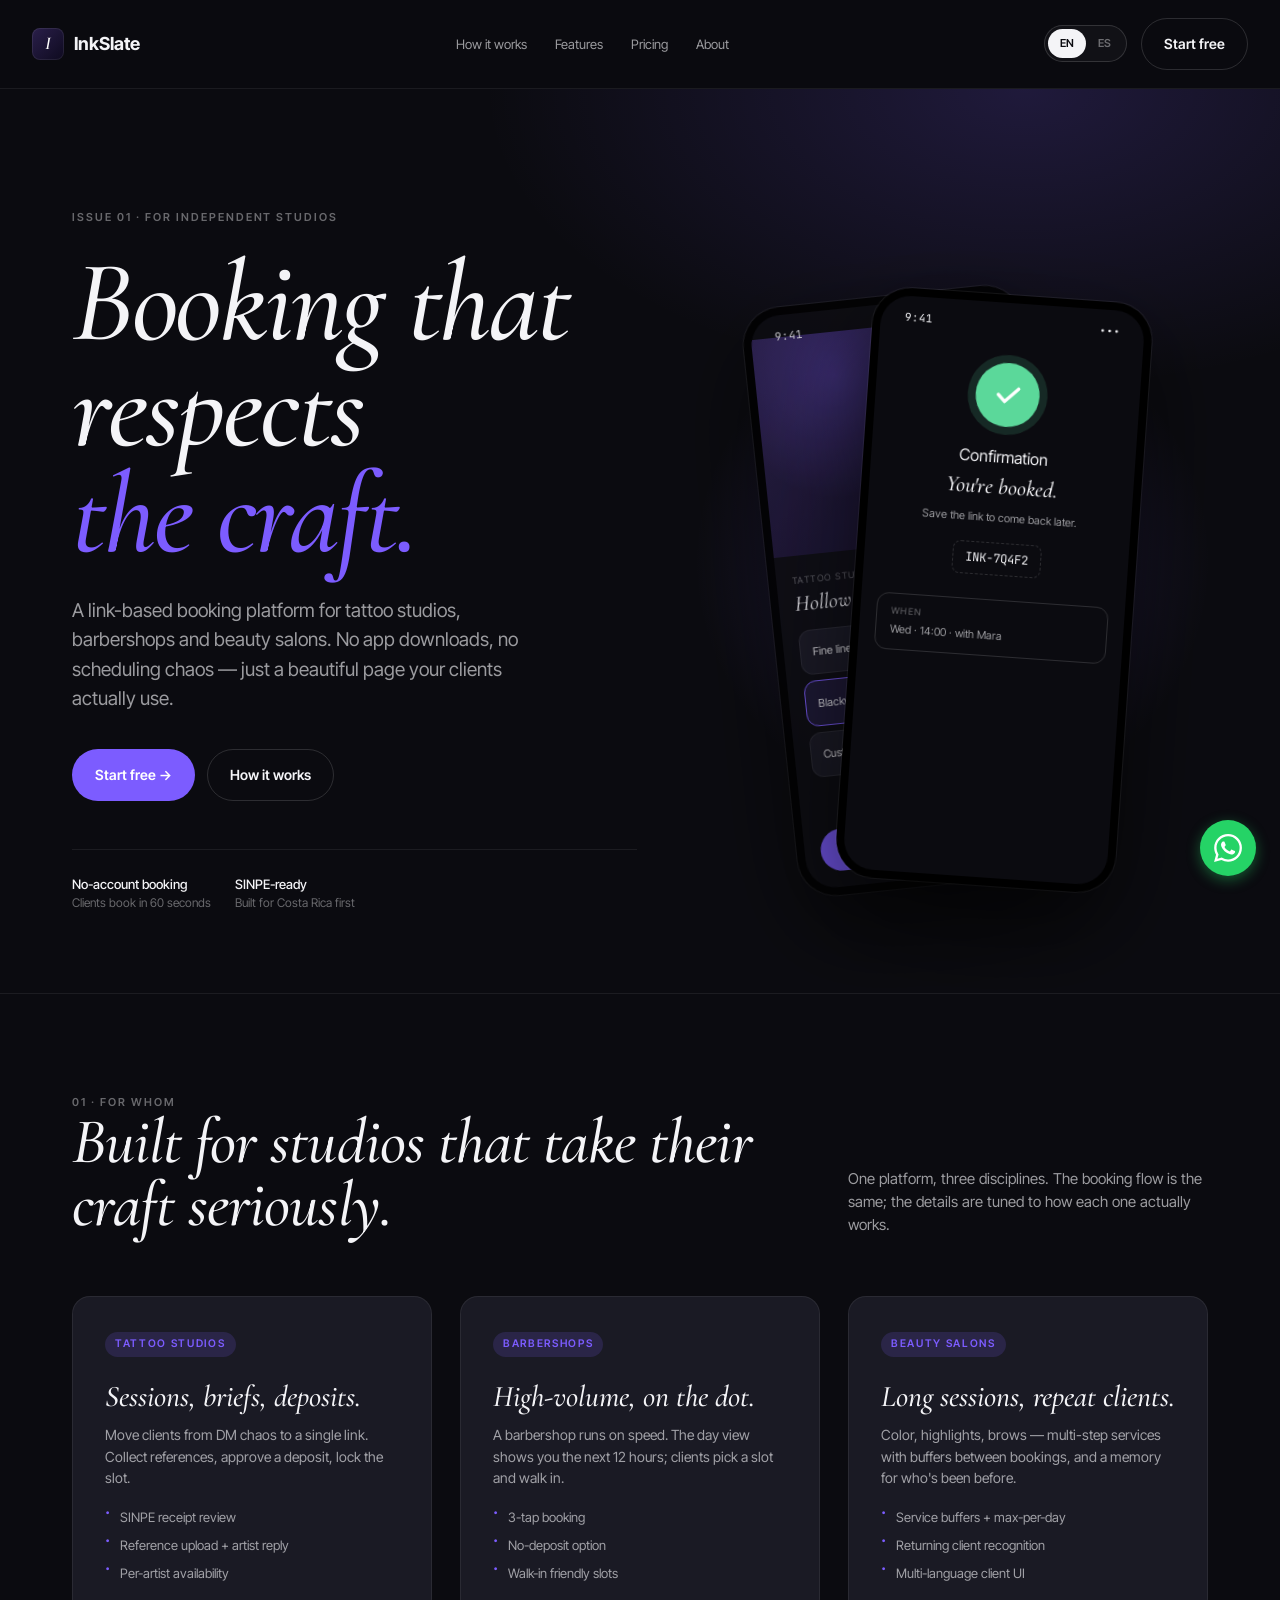
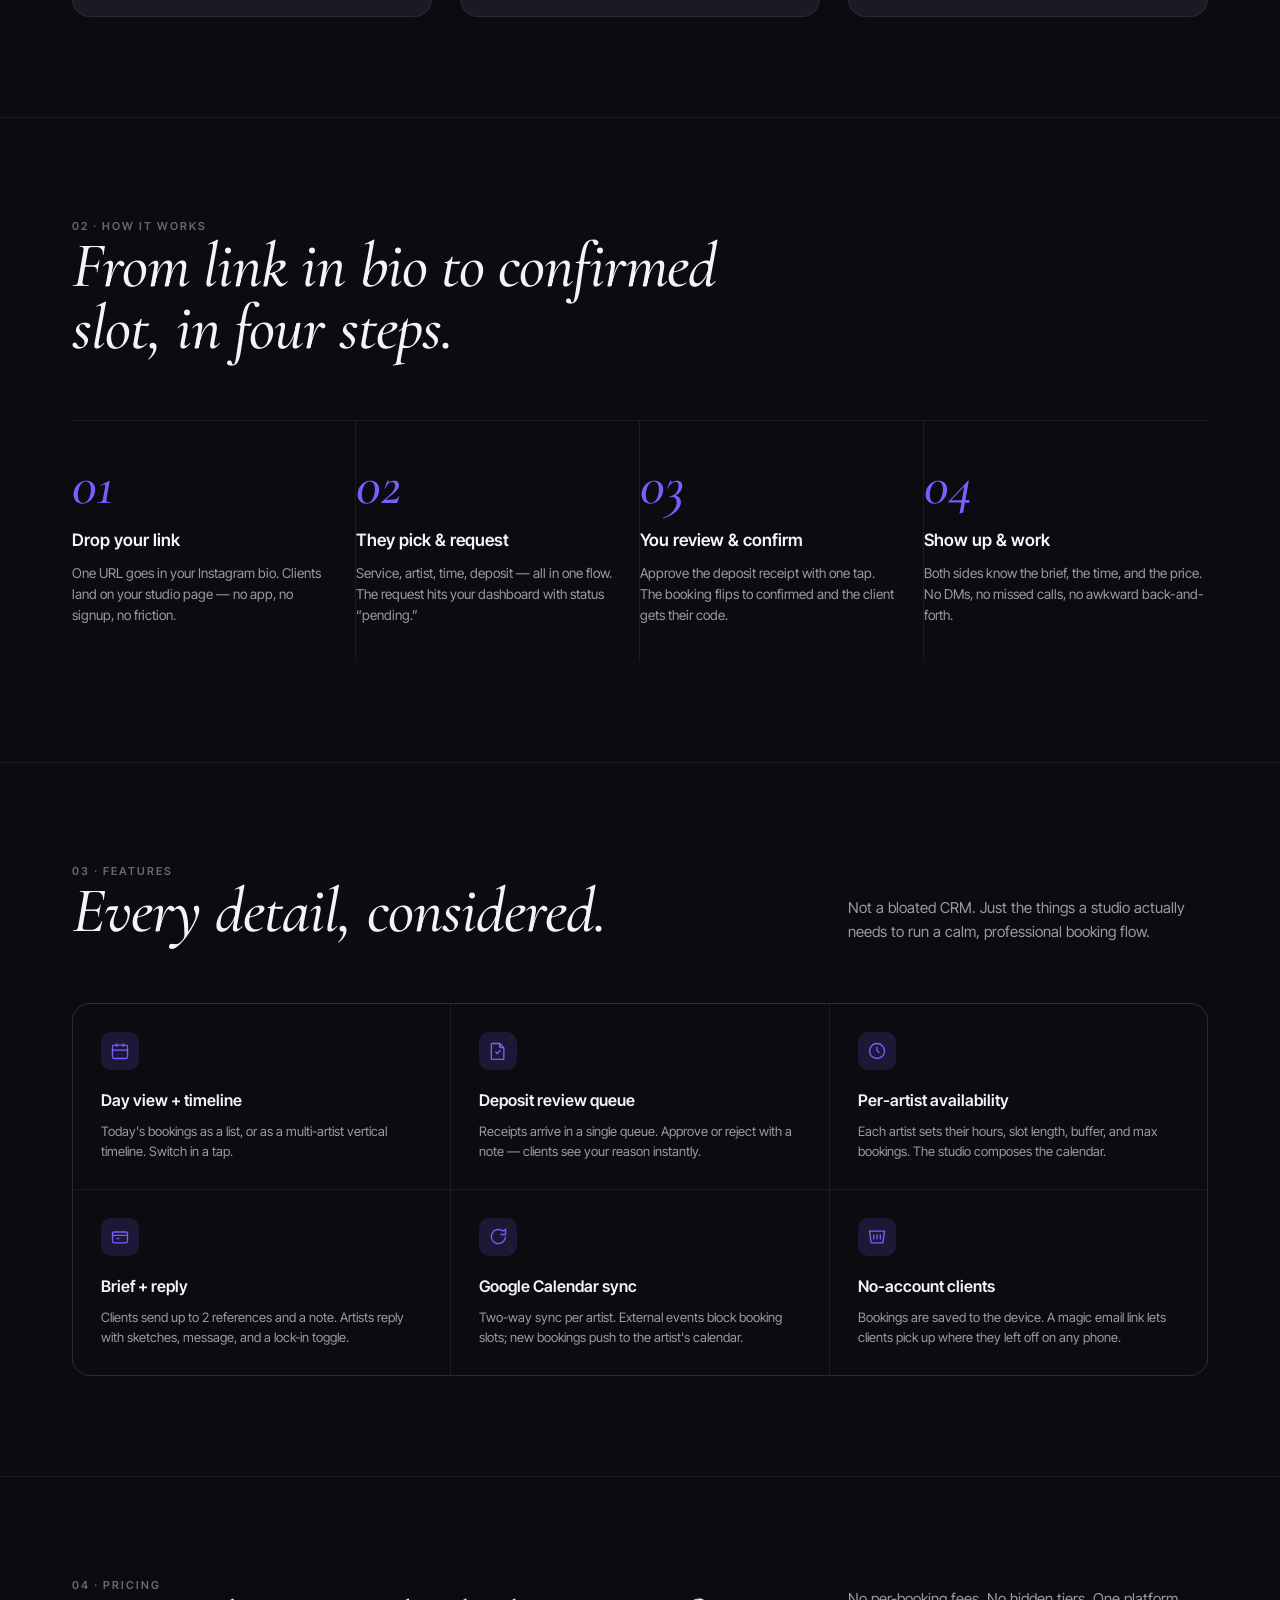
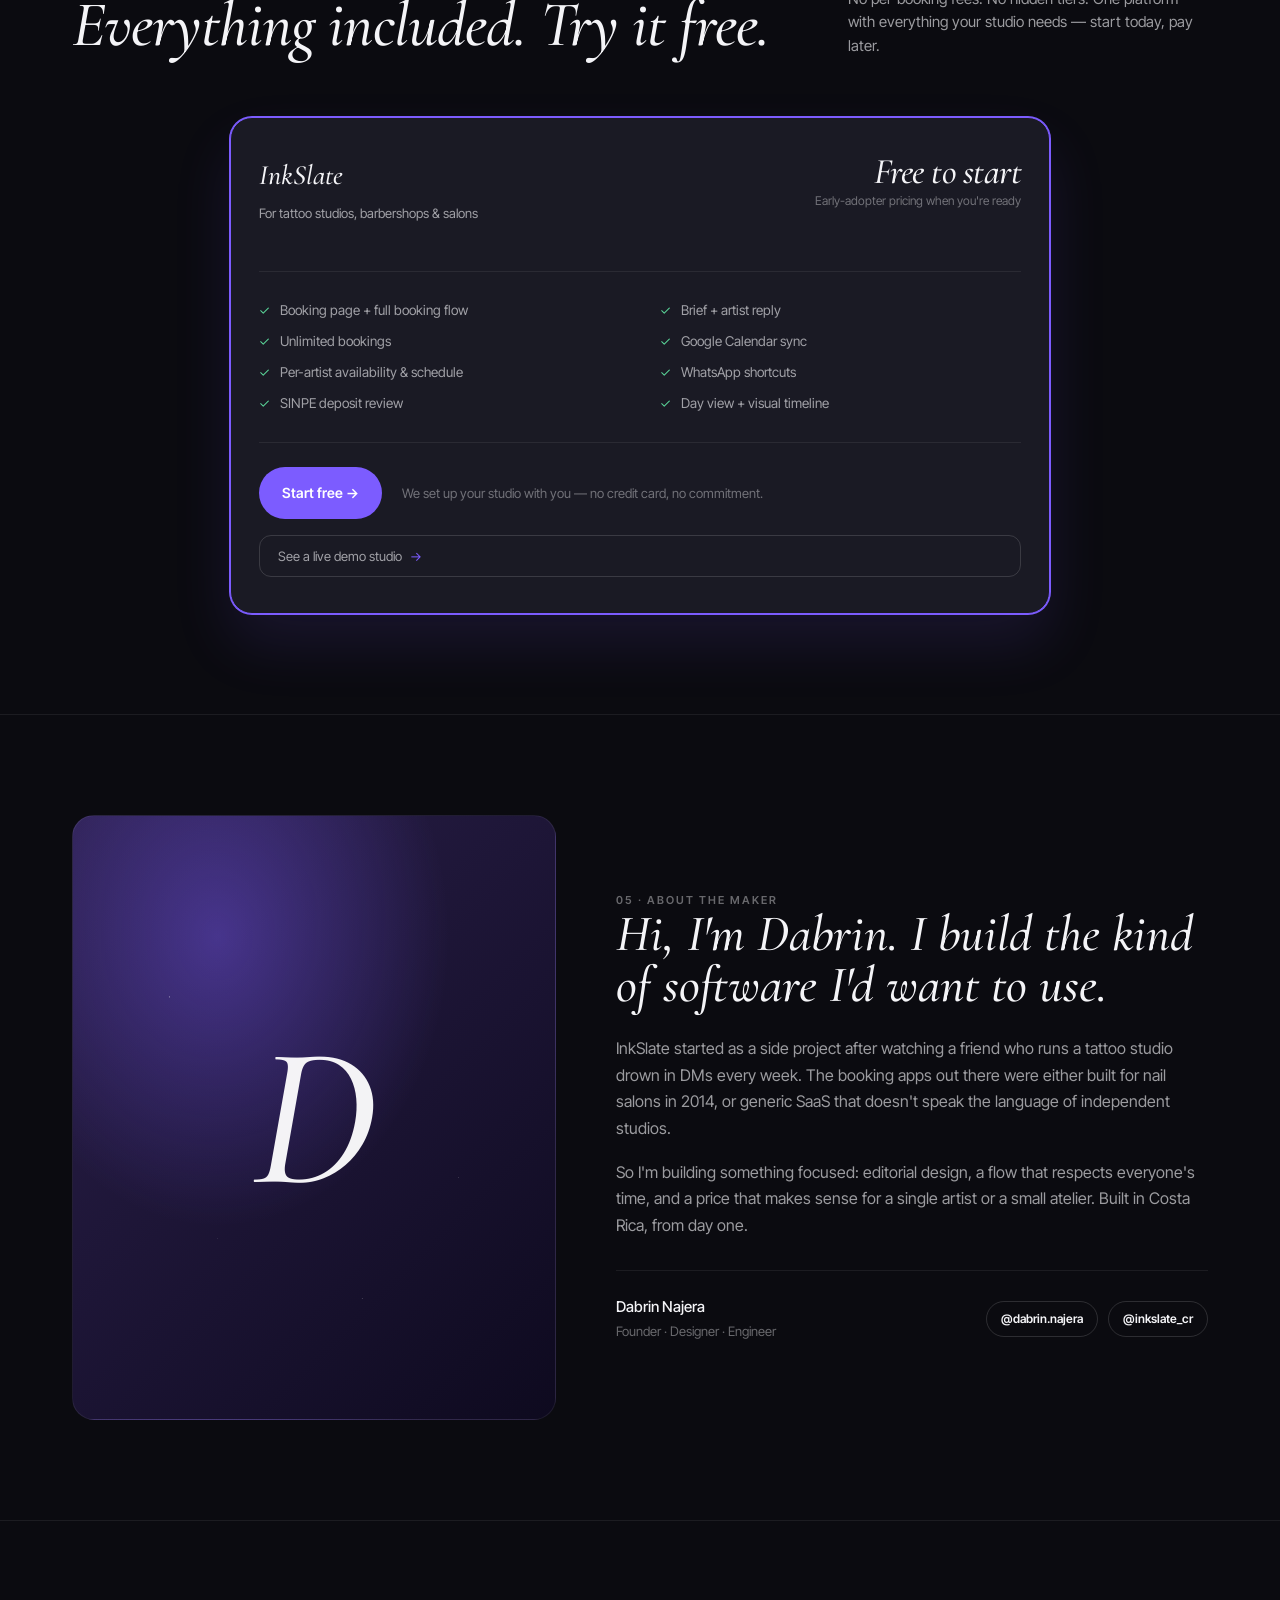
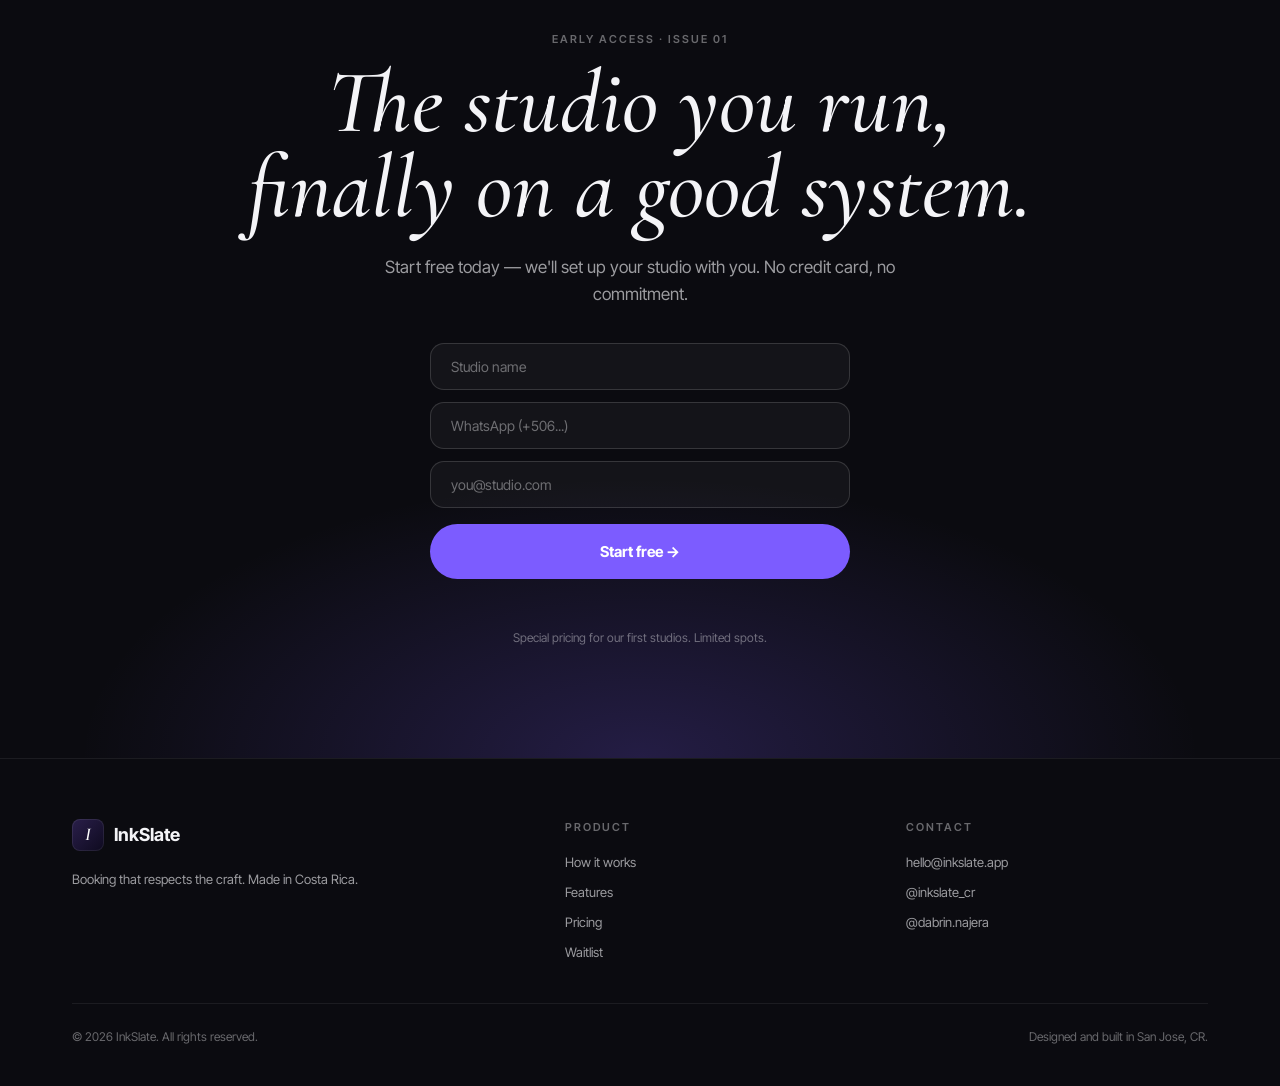
==== commit f221daf5: "Add files via upload" ====
--- a/index.html
+++ b/index.html
@@ -202,6 +202,28 @@
 .v1-plan-cta-row .btn { width: auto; flex-shrink: 0; }
 .v1-plan-note { font-size: 13px; color: var(--text-mute); }
 
+/* WhatsApp FAB */
+.wa-fab {
+  position: fixed; bottom: 24px; right: 24px; z-index: 100;
+  width: 56px; height: 56px; border-radius: 50%;
+  background: #25D366;
+  display: grid; place-items: center;
+  box-shadow: 0 4px 14px rgba(37,211,102,0.4);
+  transition: transform 160ms ease, box-shadow 160ms ease;
+}
+.wa-fab:hover { transform: scale(1.08); box-shadow: 0 6px 20px rgba(37,211,102,0.5); }
+
+/* Demo link */
+.v1-demo-link {
+  display: inline-flex; align-items: center; gap: 8px;
+  margin-top: 16px; padding: 10px 18px;
+  border: 1px solid var(--border-hi); border-radius: 12px;
+  font-size: 13px; color: var(--text-dim);
+  transition: border-color 160ms ease, color 160ms ease;
+}
+.v1-demo-link:hover { border-color: var(--accent); color: var(--text); }
+.v1-demo-link .arrow { color: var(--accent); }
+
 /* About */
 .v1-about { border-bottom: 1px solid var(--border); }
 .v1-about-grid { display: grid; grid-template-columns: 0.9fr 1.1fr; gap: 60px; align-items: center; }
@@ -378,7 +400,7 @@
     <strong>InkSlate</strong>
   </div>
   <div class="v1-nav-links">
-    <a href="#how" data-en="How it works" data-es="Como funciona">How it works</a>
+    <a href="#how" data-en="How it works" data-es="Cómo funciona">How it works</a>
     <a href="#features" data-en="Features" data-es="Funciones">Features</a>
     <a href="#pricing" data-en="Pricing" data-es="Precios">Pricing</a>
     <a href="#about" data-en="About" data-es="Sobre">About</a>
@@ -397,18 +419,18 @@
   <div class="container">
     <div class="v1-hero-grid">
       <div>
-        <div class="eyebrow" data-en="Issue 01 &middot; For independent studios" data-es="Edicion 01 &middot; Para estudios independientes">Issue 01 &middot; For independent studios</div>
+        <div class="eyebrow" data-en="Issue 01 &middot; For independent studios" data-es="Edición 01 &middot; Para estudios independientes">Issue 01 &middot; For independent studios</div>
         <h1>
           <span data-en="Booking that respects" data-es="Reservas que respetan">Booking that respects</span><br/>
           <em class="accent" data-en="the craft." data-es="el oficio.">the craft.</em>
         </h1>
         <p class="lede" data-en="A link-based booking platform for tattoo studios, barbershops and beauty salons. No app downloads, no scheduling chaos — just a beautiful page your clients actually use."
-           data-es="Una plataforma de reservas basada en un link, para estudios de tatuaje, barberias y salones. Sin apps que descargar, sin caos de agenda — solo una pagina hermosa que tus clientes si usan.">
+           data-es="Una plataforma de reservas basada en un link, para estudios de tatuaje, barberías y salones. Sin apps que descargar, sin caos de agenda — solo una página hermosa que tus clientes sí usan.">
           A link-based booking platform for tattoo studios, barbershops and beauty salons. No app downloads, no scheduling chaos — just a beautiful page your clients actually use.
         </p>
         <div class="v1-hero-cta">
           <a href="#waitlist" class="btn btn-primary" data-en="Start free &rarr;" data-es="Empieza gratis &rarr;">Start free &rarr;</a>
-          <a href="#how" class="btn btn-ghost" data-en="How it works" data-es="Como funciona">How it works</a>
+          <a href="#how" class="btn btn-ghost" data-en="How it works" data-es="Cómo funciona">How it works</a>
         </div>
         <div class="v1-hero-meta">
           <div>
@@ -435,7 +457,7 @@
               <div class="eyebrow-tag" data-en="Tattoo studio" data-es="Estudio de tatuaje">Tattoo studio</div>
               <div class="title">Hollow Hand <em>Tattoo</em></div>
               <div class="mini-row">
-                <span data-en="Fine line &middot; small" data-es="Linea fina &middot; pequeno">Fine line &middot; small</span>
+                <span data-en="Fine line &middot; small" data-es="Línea fina &middot; pequeño">Fine line &middot; small</span>
                 <span class="price">&cent;60K</span>
               </div>
               <div class="mini-row hi">
@@ -443,7 +465,7 @@
                 <span class="price">&cent;132K</span>
               </div>
               <div class="mini-row">
-                <span data-en="Custom design" data-es="Diseno personal">Custom design</span>
+                <span data-en="Custom design" data-es="Diseño personalizado">Custom design</span>
                 <span class="price">&cent;192K</span>
               </div>
             </div>
@@ -458,13 +480,13 @@
               <div class="checkbubble">
                 <svg width="32" height="32" viewBox="0 0 24 24" fill="none"><path d="M5 12l5 5L20 7" stroke="white" stroke-width="2.5" stroke-linecap="round" stroke-linejoin="round"/></svg>
               </div>
-              <div class="eyebrow-tag" data-en="Confirmation" data-es="Confirmacion">Confirmation</div>
+              <div class="eyebrow-tag" data-en="Confirmation" data-es="Confirmación">Confirmation</div>
               <h5 data-en="You're booked." data-es="Reserva hecha!">You're booked.</h5>
               <p data-en="Save the link to come back later." data-es="Guarda el link para volver luego.">Save the link to come back later.</p>
               <div class="code">INK-7Q4F2</div>
               <div style="margin-top: 12px; padding: 10px 14px; border: 1px solid var(--border-hi); border-radius: 12px; font-size: 11px; color: var(--text-dim); text-align:left;">
                 <div style="font-size: 9px; color: var(--text-mute); letter-spacing: 0.16em; text-transform: uppercase; margin-bottom: 4px;" data-en="When" data-es="Cuando">When</div>
-                <div data-en="Wed &middot; 14:00 &middot; with Mara" data-es="Mie &middot; 14:00 &middot; con Mara">Wed &middot; 14:00 &middot; with Mara</div>
+                <div data-en="Wed &middot; 14:00 &middot; with Mara" data-es="Mié &middot; 14:00 &middot; con Mara">Wed &middot; 14:00 &middot; with Mara</div>
               </div>
             </div>
           </div>
@@ -479,46 +501,46 @@
   <div class="container">
     <div class="v1-section-head">
       <div>
-        <div class="eyebrow" data-en="01 &middot; For whom" data-es="01 &middot; Para quien">01 &middot; For whom</div>
+        <div class="eyebrow" data-en="01 &middot; For whom" data-es="01 &middot; Para quién">01 &middot; For whom</div>
         <h2 data-en="Built for studios that take their craft seriously." data-es="Hecho para estudios que se toman el oficio en serio.">Built for studios that take their craft seriously.</h2>
       </div>
-      <div class="desc" data-en="One platform, three disciplines. The booking flow is the same; the details are tuned to how each one actually works." data-es="Una plataforma, tres disciplinas. El flujo es el mismo; los detalles se ajustan a como trabaja cada uno.">
+      <div class="desc" data-en="One platform, three disciplines. The booking flow is the same; the details are tuned to how each one actually works." data-es="Una plataforma, tres disciplinas. El flujo es el mismo; los detalles se ajustan a cómo trabaja cada uno.">
         One platform, three disciplines. The booking flow is the same; the details are tuned to how each one actually works.
       </div>
     </div>
     <div class="v1-for-grid">
       <div class="v1-for-card">
         <div class="badge" data-en="Tattoo studios" data-es="Estudios de tatuaje">Tattoo studios</div>
-        <h3 data-en="Sessions, briefs, deposits." data-es="Sesiones, briefs, depositos.">Sessions, briefs, deposits.</h3>
-        <p data-en="Move clients from DM chaos to a single link. Collect references, approve a deposit, lock the slot." data-es="Saca a los clientes del caos de los DMs a un unico link. Recibe referencias, aprueba el deposito, asegura el espacio.">
+        <h3 data-en="Sessions, briefs, deposits." data-es="Sesiones, briefs, depósitos.">Sessions, briefs, deposits.</h3>
+        <p data-en="Move clients from DM chaos to a single link. Collect references, approve a deposit, lock the slot." data-es="Saca a los clientes del caos de los DMs a un único link. Recibe referencias, aprobá el depósito, asegurá el espacio.">
           Move clients from DM chaos to a single link. Collect references, approve a deposit, lock the slot.
         </p>
         <ul>
-          <li data-en="SINPE receipt review" data-es="Revision de comprobante SINPE">SINPE receipt review</li>
+          <li data-en="SINPE receipt review" data-es="Revisión de comprobante SINPE">SINPE receipt review</li>
           <li data-en="Reference upload + artist reply" data-es="Subida de referencias + respuesta del artista">Reference upload + artist reply</li>
           <li data-en="Per-artist availability" data-es="Disponibilidad por artista">Per-artist availability</li>
         </ul>
       </div>
       <div class="v1-for-card">
-        <div class="badge" data-en="Barbershops" data-es="Barberias">Barbershops</div>
+        <div class="badge" data-en="Barbershops" data-es="Barberías">Barbershops</div>
         <h3 data-en="High-volume, on the dot." data-es="Alto volumen, puntuales.">High-volume, on the dot.</h3>
-        <p data-en="A barbershop runs on speed. The day view shows you the next 12 hours; clients pick a slot and walk in." data-es="Una barberia corre por velocidad. La vista de hoy muestra las proximas 12 horas; los clientes eligen un slot y entran.">
+        <p data-en="A barbershop runs on speed. The day view shows you the next 12 hours; clients pick a slot and walk in." data-es="Una barbería corre por velocidad. La vista de hoy muestra las próximas 12 horas; los clientes eligen un slot y entran.">
           A barbershop runs on speed. The day view shows you the next 12 hours; clients pick a slot and walk in.
         </p>
         <ul>
           <li data-en="3-tap booking" data-es="Reserva en 3 toques">3-tap booking</li>
-          <li data-en="No-deposit option" data-es="Opcion sin deposito">No-deposit option</li>
+          <li data-en="No-deposit option" data-es="Opción sin depósito">No-deposit option</li>
           <li data-en="Walk-in friendly slots" data-es="Slots amigables a walk-ins">Walk-in friendly slots</li>
         </ul>
       </div>
       <div class="v1-for-card">
         <div class="badge" data-en="Beauty salons" data-es="Salones de belleza">Beauty salons</div>
         <h3 data-en="Long sessions, repeat clients." data-es="Sesiones largas, clientes habituales.">Long sessions, repeat clients.</h3>
-        <p data-en="Color, highlights, brows — multi-step services with buffers between bookings, and a memory for who's been before." data-es="Color, mechas, cejas — servicios de varios pasos con buffers entre citas, y memoria de quien ya vino.">
+        <p data-en="Color, highlights, brows — multi-step services with buffers between bookings, and a memory for who's been before." data-es="Color, mechas, cejas — servicios de varios pasos con buffers entre citas, y memoria de quién ya vino.">
           Color, highlights, brows — multi-step services with buffers between bookings, and a memory for who's been before.
         </p>
         <ul>
-          <li data-en="Service buffers + max-per-day" data-es="Buffers + maximo por dia">Service buffers + max-per-day</li>
+          <li data-en="Service buffers + max-per-day" data-es="Buffers + máximo por día">Service buffers + max-per-day</li>
           <li data-en="Returning client recognition" data-es="Reconocimiento de clientes habituales">Returning client recognition</li>
           <li data-en="Multi-language client UI" data-es="Interfaz multi-idioma">Multi-language client UI</li>
         </ul>
@@ -539,18 +561,18 @@
     <div class="v1-how-grid">
       <div class="v1-how-step">
         <div class="num">01</div>
-        <h4 data-en="Drop your link" data-es="Pone tu link">Drop your link</h4>
-        <p data-en="One URL goes in your Instagram bio. Clients land on your studio page — no app, no signup, no friction." data-es="Una URL va en tu bio de Instagram. Los clientes caen en tu pagina — sin app, sin signup, sin friccion.">One URL goes in your Instagram bio. Clients land on your studio page — no app, no signup, no friction.</p>
+        <h4 data-en="Drop your link" data-es="Poné tu link">Drop your link</h4>
+        <p data-en="One URL goes in your Instagram bio. Clients land on your studio page — no app, no signup, no friction." data-es="Una URL va en tu bio de Instagram. Los clientes caen en tu página — sin app, sin signup, sin fricción.">One URL goes in your Instagram bio. Clients land on your studio page — no app, no signup, no friction.</p>
       </div>
       <div class="v1-how-step">
         <div class="num">02</div>
         <h4 data-en="They pick &amp; request" data-es="Ellos eligen y piden">They pick &amp; request</h4>
-        <p data-en="Service, artist, time, deposit — all in one flow. The request hits your dashboard with status &ldquo;pending.&rdquo;" data-es="Servicio, artista, hora, deposito — todo en un flujo. La solicitud llega a tu panel como &ldquo;pendiente&rdquo;.">Service, artist, time, deposit — all in one flow. The request hits your dashboard with status &ldquo;pending.&rdquo;</p>
+        <p data-en="Service, artist, time, deposit — all in one flow. The request hits your dashboard with status &ldquo;pending.&rdquo;" data-es="Servicio, artista, hora, depósito — todo en un flujo. La solicitud llega a tu panel como &ldquo;pendiente&rdquo;.">Service, artist, time, deposit — all in one flow. The request hits your dashboard with status &ldquo;pending.&rdquo;</p>
       </div>
       <div class="v1-how-step">
         <div class="num">03</div>
-        <h4 data-en="You review &amp; confirm" data-es="Tu revisas y confirmas">You review &amp; confirm</h4>
-        <p data-en="Approve the deposit receipt with one tap. The booking flips to confirmed and the client gets their code." data-es="Aprueba el comprobante con un toque. La reserva se confirma y el cliente recibe su codigo.">Approve the deposit receipt with one tap. The booking flips to confirmed and the client gets their code.</p>
+        <h4 data-en="You review &amp; confirm" data-es="Vos revisás y confirmás">You review &amp; confirm</h4>
+        <p data-en="Approve the deposit receipt with one tap. The booking flips to confirmed and the client gets their code." data-es="Aprueba el comprobante con un toque. La reserva se confirma y el cliente recibe su código.">Approve the deposit receipt with one tap. The booking flips to confirmed and the client gets their code.</p>
       </div>
       <div class="v1-how-step">
         <div class="num">04</div>
@@ -581,28 +603,28 @@
       </div>
       <div class="v1-feat">
         <div class="icon-wrap"><svg width="20" height="20" viewBox="0 0 24 24" fill="none" stroke="currentColor" stroke-width="1.6"><path d="M14 3v4a1 1 0 0 0 1 1h4M5 3h9l5 5v13a1 1 0 0 1-1 1H5a1 1 0 0 1-1-1V4a1 1 0 0 1 1-1z"/><path d="M9 13l2 2 4-4"/></svg></div>
-        <h4 data-en="Deposit review queue" data-es="Cola de revision de depositos">Deposit review queue</h4>
-        <p data-en="Receipts arrive in a single queue. Approve or reject with a note — clients see your reason instantly." data-es="Los comprobantes llegan a una sola cola. Aprueba o rechaza con una nota — los clientes ven tu razon al instante.">Receipts arrive in a single queue. Approve or reject with a note — clients see your reason instantly.</p>
+        <h4 data-en="Deposit review queue" data-es="Cola de revisión de depósitos">Deposit review queue</h4>
+        <p data-en="Receipts arrive in a single queue. Approve or reject with a note — clients see your reason instantly." data-es="Los comprobantes llegan a una sola cola. Aprueba o rechaza con una nota — los clientes ven tu razón al instante.">Receipts arrive in a single queue. Approve or reject with a note — clients see your reason instantly.</p>
       </div>
       <div class="v1-feat">
         <div class="icon-wrap"><svg width="20" height="20" viewBox="0 0 24 24" fill="none" stroke="currentColor" stroke-width="1.6"><circle cx="12" cy="12" r="9"/><path d="M12 7v5l3 2"/></svg></div>
         <h4 data-en="Per-artist availability" data-es="Disponibilidad por artista">Per-artist availability</h4>
-        <p data-en="Each artist sets their hours, slot length, buffer, and max bookings. The studio composes the calendar." data-es="Cada artista define sus horas, duracion de slot, buffer y maximo de reservas. El estudio compone la agenda.">Each artist sets their hours, slot length, buffer, and max bookings. The studio composes the calendar.</p>
+        <p data-en="Each artist sets their hours, slot length, buffer, and max bookings. The studio composes the calendar." data-es="Cada artista define sus horas, duración de slot, buffer y máximo de reservas. El estudio compone la agenda.">Each artist sets their hours, slot length, buffer, and max bookings. The studio composes the calendar.</p>
       </div>
       <div class="v1-feat">
         <div class="icon-wrap"><svg width="20" height="20" viewBox="0 0 24 24" fill="none" stroke="currentColor" stroke-width="1.6"><rect x="3" y="6" width="18" height="13" rx="2"/><path d="M3 10h18M8 14h3"/></svg></div>
         <h4 data-en="Brief + reply" data-es="Brief + respuesta">Brief + reply</h4>
-        <p data-en="Clients send up to 2 references and a note. Artists reply with sketches, message, and a lock-in toggle." data-es="Los clientes envian hasta 2 referencias y una nota. Los artistas responden con sketches y mensaje.">Clients send up to 2 references and a note. Artists reply with sketches, message, and a lock-in toggle.</p>
+        <p data-en="Clients send up to 2 references and a note. Artists reply with sketches, message, and a lock-in toggle." data-es="Los clientes envían hasta 2 referencias y una nota. Los artistas responden con sketches y mensaje.">Clients send up to 2 references and a note. Artists reply with sketches, message, and a lock-in toggle.</p>
       </div>
       <div class="v1-feat">
         <div class="icon-wrap"><svg width="20" height="20" viewBox="0 0 24 24" fill="none" stroke="currentColor" stroke-width="1.6"><path d="M21 11.5a8.5 8.5 0 1 1-3.4-6.8L21 3v6h-6"/></svg></div>
-        <h4 data-en="Google Calendar sync" data-es="Sincronia con Google Calendar">Google Calendar sync</h4>
-        <p data-en="Two-way sync per artist. External events block booking slots; new bookings push to the artist's calendar." data-es="Sincronia de doble via por artista. Eventos externos bloquean slots; nuevas reservas se envian al calendario.">Two-way sync per artist. External events block booking slots; new bookings push to the artist's calendar.</p>
+        <h4 data-en="Google Calendar sync" data-es="Sincronía con Google Calendar">Google Calendar sync</h4>
+        <p data-en="Two-way sync per artist. External events block booking slots; new bookings push to the artist's calendar." data-es="Sincronía de doble vía por artista. Eventos externos bloquean slots; nuevas reservas se envían al calendario.">Two-way sync per artist. External events block booking slots; new bookings push to the artist's calendar.</p>
       </div>
       <div class="v1-feat">
         <div class="icon-wrap"><svg width="20" height="20" viewBox="0 0 24 24" fill="none" stroke="currentColor" stroke-width="1.6"><path d="M3 5h18l-2 14H5L3 5zM8 9v6M12 9v6M16 9v6"/></svg></div>
         <h4 data-en="No-account clients" data-es="Clientes sin cuenta">No-account clients</h4>
-        <p data-en="Bookings are saved to the device. A magic email link lets clients pick up where they left off on any phone." data-es="Las reservas se guardan en el dispositivo. Un magic link por email les permite continuar en cualquier telefono.">Bookings are saved to the device. A magic email link lets clients pick up where they left off on any phone.</p>
+        <p data-en="Bookings are saved to the device. A magic email link lets clients pick up where they left off on any phone." data-es="Las reservas se guardan en el dispositivo. Un magic link por email les permite continuar en cualquier teléfono.">Bookings are saved to the device. A magic email link lets clients pick up where they left off on any phone.</p>
       </div>
     </div>
   </div>
@@ -616,7 +638,7 @@
         <div class="eyebrow" data-en="04 &middot; Pricing" data-es="04 &middot; Precios">04 &middot; Pricing</div>
         <h2 data-en="Everything included. Try it free." data-es="Todo incluido. Probalo gratis.">Everything included. Try it free.</h2>
       </div>
-      <div class="desc" data-en="No per-booking fees. No hidden tiers. One platform with everything your studio needs — start today, pay later." data-es="Sin comisiones por reserva. Sin niveles ocultos. Una plataforma con todo lo que tu estudio necesita — empieza hoy, paga despues.">
+      <div class="desc" data-en="No per-booking fees. No hidden tiers. One platform with everything your studio needs — start today, pay later." data-es="Sin comisiones por reserva. Sin niveles ocultos. Una plataforma con todo lo que tu estudio necesita — empezá hoy, pagá después.">
         No per-booking fees. No hidden tiers. One platform with everything your studio needs — start today, pay later.
       </div>
     </div>
@@ -625,31 +647,35 @@
         <div class="v1-plan-header">
           <div>
             <h4 data-en="InkSlate" data-es="InkSlate">InkSlate</h4>
-            <div class="tag" data-en="For tattoo studios, barbershops &amp; salons" data-es="Para estudios de tatuaje, barberias y salones">For tattoo studios, barbershops &amp; salons</div>
+            <div class="tag" data-en="For tattoo studios, barbershops &amp; salons" data-es="Para estudios de tatuaje, barberías y salones">For tattoo studios, barbershops &amp; salons</div>
           </div>
           <div class="v1-plan-price-block">
             <div class="price" data-en="Free to start" data-es="Gratis para empezar">Free to start</div>
-            <div class="meta" data-en="Early-adopter pricing when you're ready" data-es="Precio early-adopter cuando estes listo">Early-adopter pricing when you're ready</div>
+            <div class="meta" data-en="Early-adopter pricing when you're ready" data-es="Precio early-adopter cuando estés listo">Early-adopter pricing when you're ready</div>
           </div>
         </div>
         <div class="v1-plan-features">
           <ul>
-            <li data-en="Booking page + full booking flow" data-es="Pagina de reserva + flujo completo">Booking page + full booking flow</li>
+            <li data-en="Booking page + full booking flow" data-es="Página de reserva + flujo completo">Booking page + full booking flow</li>
             <li data-en="Unlimited bookings" data-es="Reservas ilimitadas">Unlimited bookings</li>
             <li data-en="Per-artist availability &amp; schedule" data-es="Disponibilidad y agenda por artista">Per-artist availability &amp; schedule</li>
-            <li data-en="SINPE deposit review" data-es="Revision de depositos SINPE">SINPE deposit review</li>
+            <li data-en="SINPE deposit review" data-es="Revisión de depósitos SINPE">SINPE deposit review</li>
           </ul>
           <ul>
             <li data-en="Brief + artist reply" data-es="Brief + respuesta del artista">Brief + artist reply</li>
-            <li data-en="Google Calendar sync" data-es="Sincronia con Google Calendar">Google Calendar sync</li>
+            <li data-en="Google Calendar sync" data-es="Sincronía con Google Calendar">Google Calendar sync</li>
             <li data-en="WhatsApp shortcuts" data-es="Atajos a WhatsApp">WhatsApp shortcuts</li>
             <li data-en="Day view + visual timeline" data-es="Vista de hoy + timeline visual">Day view + visual timeline</li>
           </ul>
         </div>
         <div class="v1-plan-cta-row">
-          <a href="#waitlist" class="btn btn-primary" data-en="Start free &rarr;" data-es="Empeza gratis &rarr;">Start free &rarr;</a>
+          <a href="#waitlist" class="btn btn-primary" data-en="Start free &rarr;" data-es="Empezá gratis &rarr;">Start free &rarr;</a>
           <span class="v1-plan-note" data-en="We set up your studio with you — no credit card, no commitment." data-es="Configuramos tu estudio con vos — sin tarjeta, sin compromiso.">We set up your studio with you — no credit card, no commitment.</span>
         </div>
+        <a href="https://inkslate.lat/ryutattoo" class="v1-demo-link" target="_blank" rel="noopener">
+          <span data-en="See a live demo studio" data-es="Mira un estudio demo en vivo">See a live demo studio</span>
+          <span class="arrow">&rarr;</span>
+        </a>
       </div>
     </div>
   </div>
@@ -662,21 +688,21 @@
       <div class="v1-portrait"><span class="initial">D</span></div>
       <div>
         <div class="eyebrow" data-en="05 &middot; About the maker" data-es="05 &middot; Sobre el creador">05 &middot; About the maker</div>
-        <h3 data-en="Hi, I'm Dabrin. I build the kind of software I'd want to use." data-es="Hola, soy Dabrin. Construyo software que yo mismo querria usar.">
+        <h3 data-en="Hi, I'm Dabrin. I build the kind of software I'd want to use." data-es="Hola, soy Dabrin. Construyo software que yo mismo querría usar.">
           Hi, I'm Dabrin. I build the kind of software I'd want to use.
         </h3>
         <p data-en="InkSlate started as a side project after watching a friend who runs a tattoo studio drown in DMs every week. The booking apps out there were either built for nail salons in 2014, or generic SaaS that doesn't speak the language of independent studios."
-           data-es="InkSlate empezo como un side project despues de ver a un amigo que tiene un estudio de tatuaje ahogarse en DMs cada semana. Las apps de reservas que existen estan hechas o para salones de unas en 2014, o son SaaS genericos que no hablan el idioma de los estudios independientes.">
+           data-es="InkSlate empezó como un side project después de ver a un amigo que tiene un estudio de tatuaje ahogarse en DMs cada semana. Las apps de reservas que existen están hechas o para salones de uñas en 2014, o son SaaS genéricos que no hablan el idioma de los estudios independientes.">
           InkSlate started as a side project after watching a friend who runs a tattoo studio drown in DMs every week. The booking apps out there were either built for nail salons in 2014, or generic SaaS that doesn't speak the language of independent studios.
         </p>
         <p data-en="So I'm building something focused: editorial design, a flow that respects everyone's time, and a price that makes sense for a single artist or a small atelier. Built in Costa Rica, from day one."
-           data-es="Asi que estoy construyendo algo enfocado: diseno editorial, un flujo que respeta el tiempo de todos, y un precio que tiene sentido para un artista solo o un atelier pequeno. Hecho en Costa Rica, desde el dia uno.">
+           data-es="Así que estoy construyendo algo enfocado: diseño editorial, un flujo que respeta el tiempo de todos, y un precio que tiene sentido para un artista solo o un atelier pequeño. Hecho en Costa Rica, desde el día uno.">
           So I'm building something focused: editorial design, a flow that respects everyone's time, and a price that makes sense for a single artist or a small atelier. Built in Costa Rica, from day one.
         </p>
         <div class="signature">
           <div>
             <strong>Dabrin Najera</strong>
-            <span class="role" data-en="Founder &middot; Designer &middot; Engineer" data-es="Fundador &middot; Disenador &middot; Ingeniero">Founder &middot; Designer &middot; Engineer</span>
+            <span class="role" data-en="Founder &middot; Designer &middot; Engineer" data-es="Fundador &middot; Diseñador &middot; Ingeniero">Founder &middot; Designer &middot; Engineer</span>
           </div>
           <div style="display:flex; gap:10px; margin-left:auto;">
             <a href="https://instagram.com/dabrin.najera" class="btn btn-ghost" style="padding: 8px 14px; font-size: 12px;">@dabrin.najera</a>
@@ -691,7 +717,7 @@
 <!-- WAITLIST CTA -->
 <section class="v1-cta-band" id="waitlist">
   <div class="container-tight">
-    <div class="eyebrow" data-en="Early access &middot; Issue 01" data-es="Acceso anticipado &middot; Edicion 01">Early access &middot; Issue 01</div>
+    <div class="eyebrow" data-en="Early access &middot; Issue 01" data-es="Acceso anticipado &middot; Edición 01">Early access &middot; Issue 01</div>
     <h2>
       <span data-en="The studio you run," data-es="El estudio que llevas,">The studio you run,</span><br/>
       <em data-en="finally on a good system." data-es="por fin en un buen sistema.">finally on a good system.</em>
@@ -733,7 +759,7 @@
       <div>
         <h5 data-en="Product" data-es="Producto">Product</h5>
         <div class="v1-footer-links">
-          <a href="#how" data-en="How it works" data-es="Como funciona">How it works</a>
+          <a href="#how" data-en="How it works" data-es="Cómo funciona">How it works</a>
           <a href="#features" data-en="Features" data-es="Funciones">Features</a>
           <a href="#pricing" data-en="Pricing" data-es="Precios">Pricing</a>
           <a href="#waitlist" data-en="Waitlist" data-es="Lista de espera">Waitlist</a>
@@ -750,10 +776,15 @@
     </div>
     <div class="v1-footer-bottom">
       <span data-en="&copy; 2026 InkSlate. All rights reserved." data-es="&copy; 2026 InkSlate. Todos los derechos reservados.">&copy; 2026 InkSlate. All rights reserved.</span>
-      <span data-en="Designed and built in San Jose, CR." data-es="Disenado y hecho en San Jose, CR.">Designed and built in San Jose, CR.</span>
+      <span data-en="Designed and built in San Jose, CR." data-es="Diseñado y hecho en San José, CR.">Designed and built in San Jose, CR.</span>
     </div>
   </div>
 </footer>
+
+<!-- FLOATING WHATSAPP -->
+<a href="https://wa.me/50664304601?text=Hola!%20Me%20interesa%20InkSlate%20para%20mi%20estudio" class="wa-fab" target="_blank" rel="noopener" aria-label="WhatsApp">
+  <svg width="28" height="28" viewBox="0 0 24 24" fill="#fff"><path d="M17.472 14.382c-.297-.149-1.758-.867-2.03-.967-.273-.099-.471-.148-.67.15-.197.297-.767.966-.94 1.164-.173.199-.347.223-.644.075-.297-.15-1.255-.463-2.39-1.475-.883-.788-1.48-1.761-1.653-2.059-.173-.297-.018-.458.13-.606.134-.133.298-.347.446-.52.149-.174.198-.298.298-.497.099-.198.05-.371-.025-.52-.075-.149-.669-1.612-.916-2.207-.242-.579-.487-.5-.669-.51-.173-.008-.371-.01-.57-.01-.198 0-.52.074-.792.372-.272.297-1.04 1.016-1.04 2.479 0 1.462 1.065 2.875 1.213 3.074.149.198 2.096 3.2 5.077 4.487.709.306 1.262.489 1.694.625.712.227 1.36.195 1.871.118.571-.085 1.758-.719 2.006-1.413.248-.694.248-1.289.173-1.413-.074-.124-.272-.198-.57-.347m-5.421 7.403h-.004a9.87 9.87 0 01-5.031-1.378l-.361-.214-3.741.982.998-3.648-.235-.374a9.86 9.86 0 01-1.51-5.26c.001-5.45 4.436-9.884 9.888-9.884 2.64 0 5.122 1.03 6.988 2.898a9.825 9.825 0 012.893 6.994c-.003 5.45-4.437 9.884-9.885 9.884m8.413-18.297A11.815 11.815 0 0012.05 0C5.495 0 .16 5.335.157 11.892c0 2.096.547 4.142 1.588 5.945L.057 24l6.305-1.654a11.882 11.882 0 005.683 1.448h.005c6.554 0 11.89-5.335 11.893-11.893a11.821 11.821 0 00-3.48-8.413z"/></svg>
+</a>
 
 <script src="i18n.js"></script>
 <script>
@@ -765,7 +796,7 @@
 
   const texts = {
     en: { sending: 'Sending...', ok: 'Done! We\'ll be in touch soon.', err: 'Something went wrong. DM us on Instagram instead.', btn: 'Start free →' },
-    es: { sending: 'Enviando...', ok: '¡Listo! Nos ponemos en contacto pronto.', err: 'Algo salio mal. Escribinos por Instagram.', btn: 'Empieza gratis →' },
+    es: { sending: 'Enviando...', ok: '¡Listo! Nos ponemos en contacto pronto.', err: 'Algo salió mal. Escribinos por Instagram.', btn: 'Empieza gratis →' },
   };
 
   function t(key) {
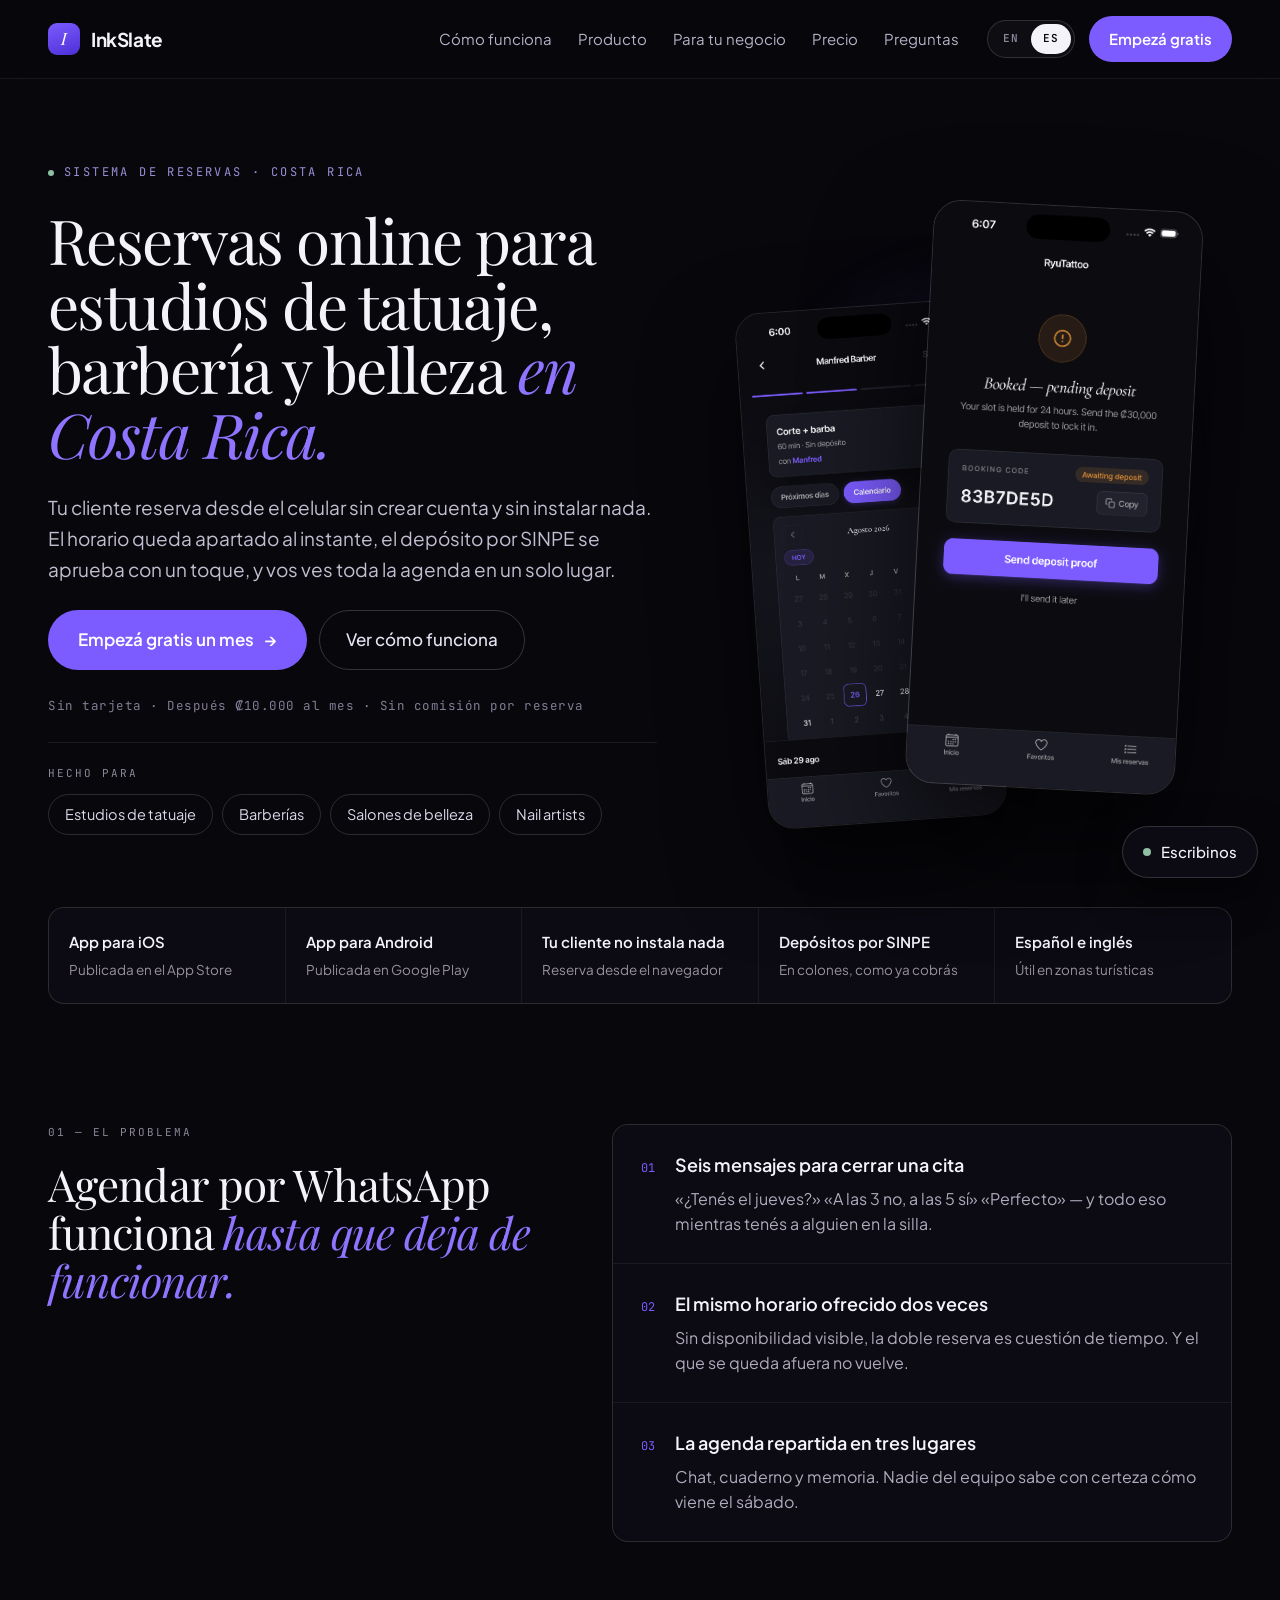
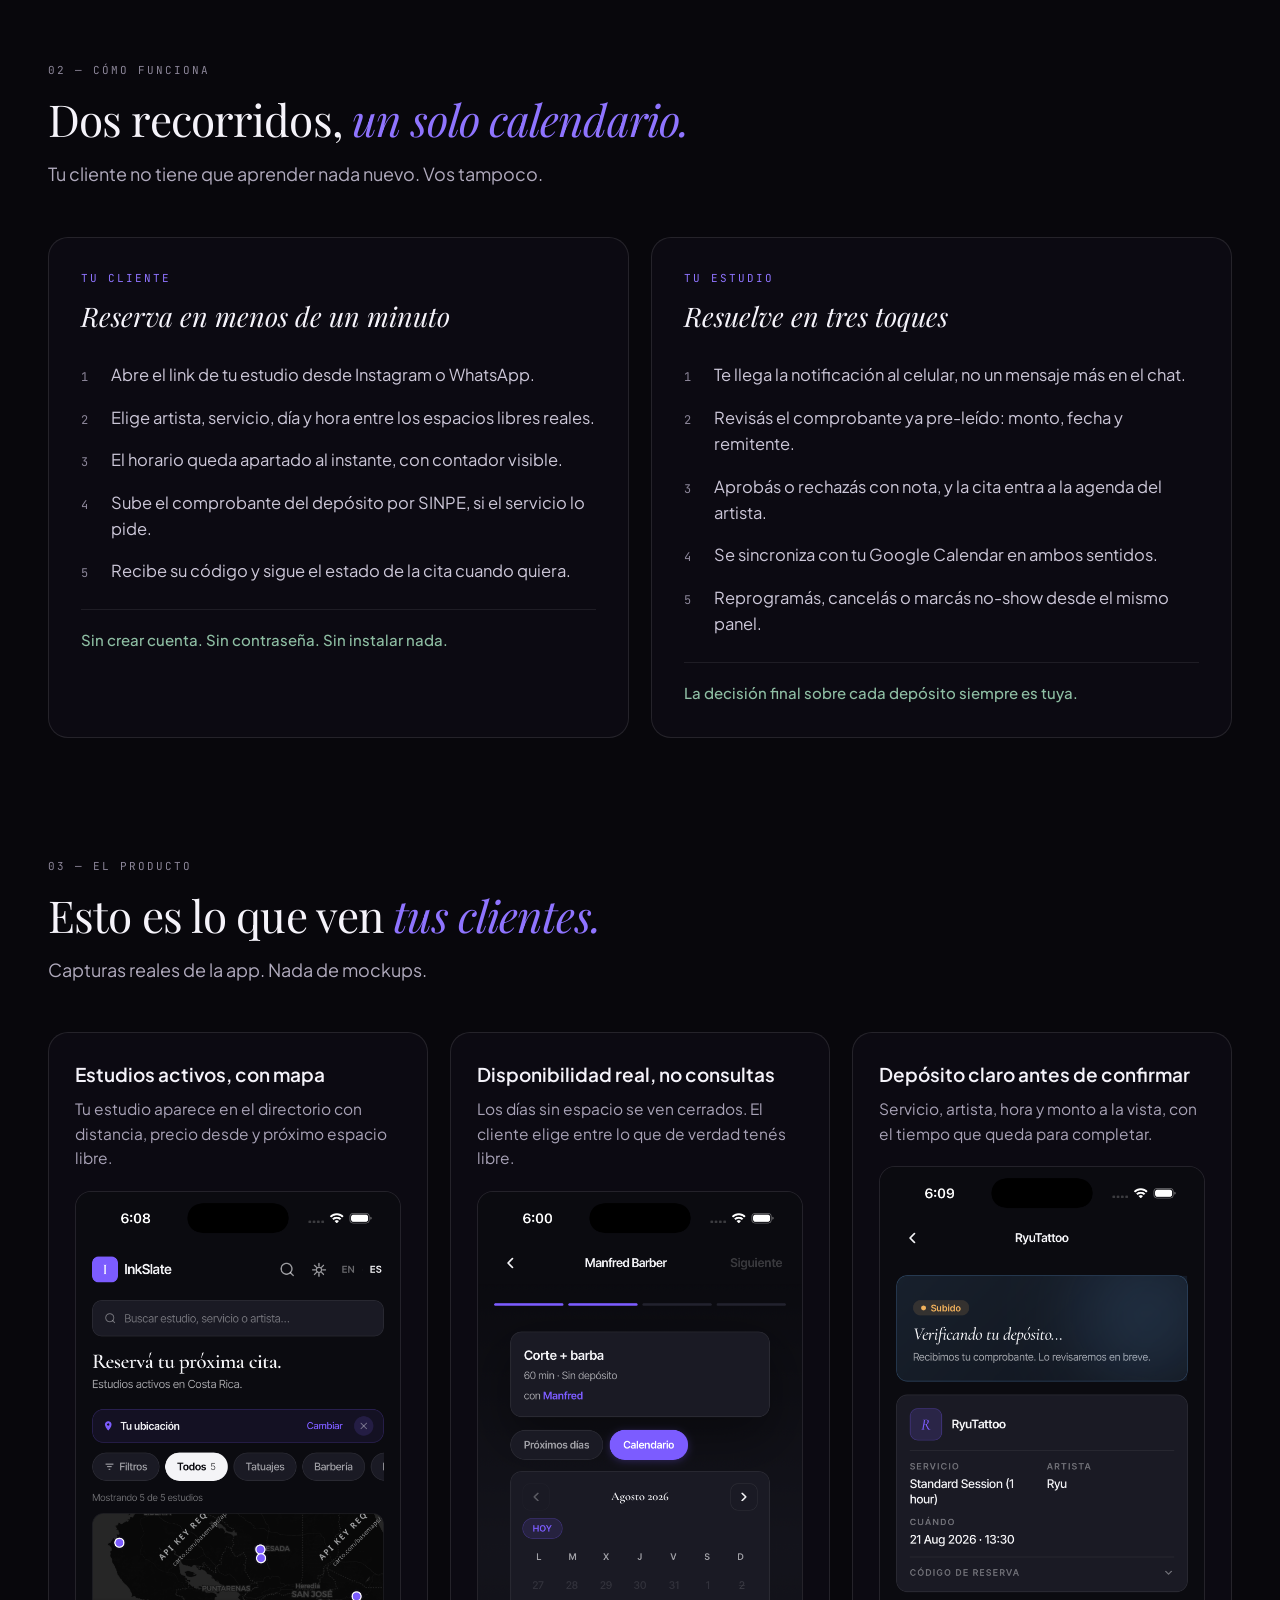
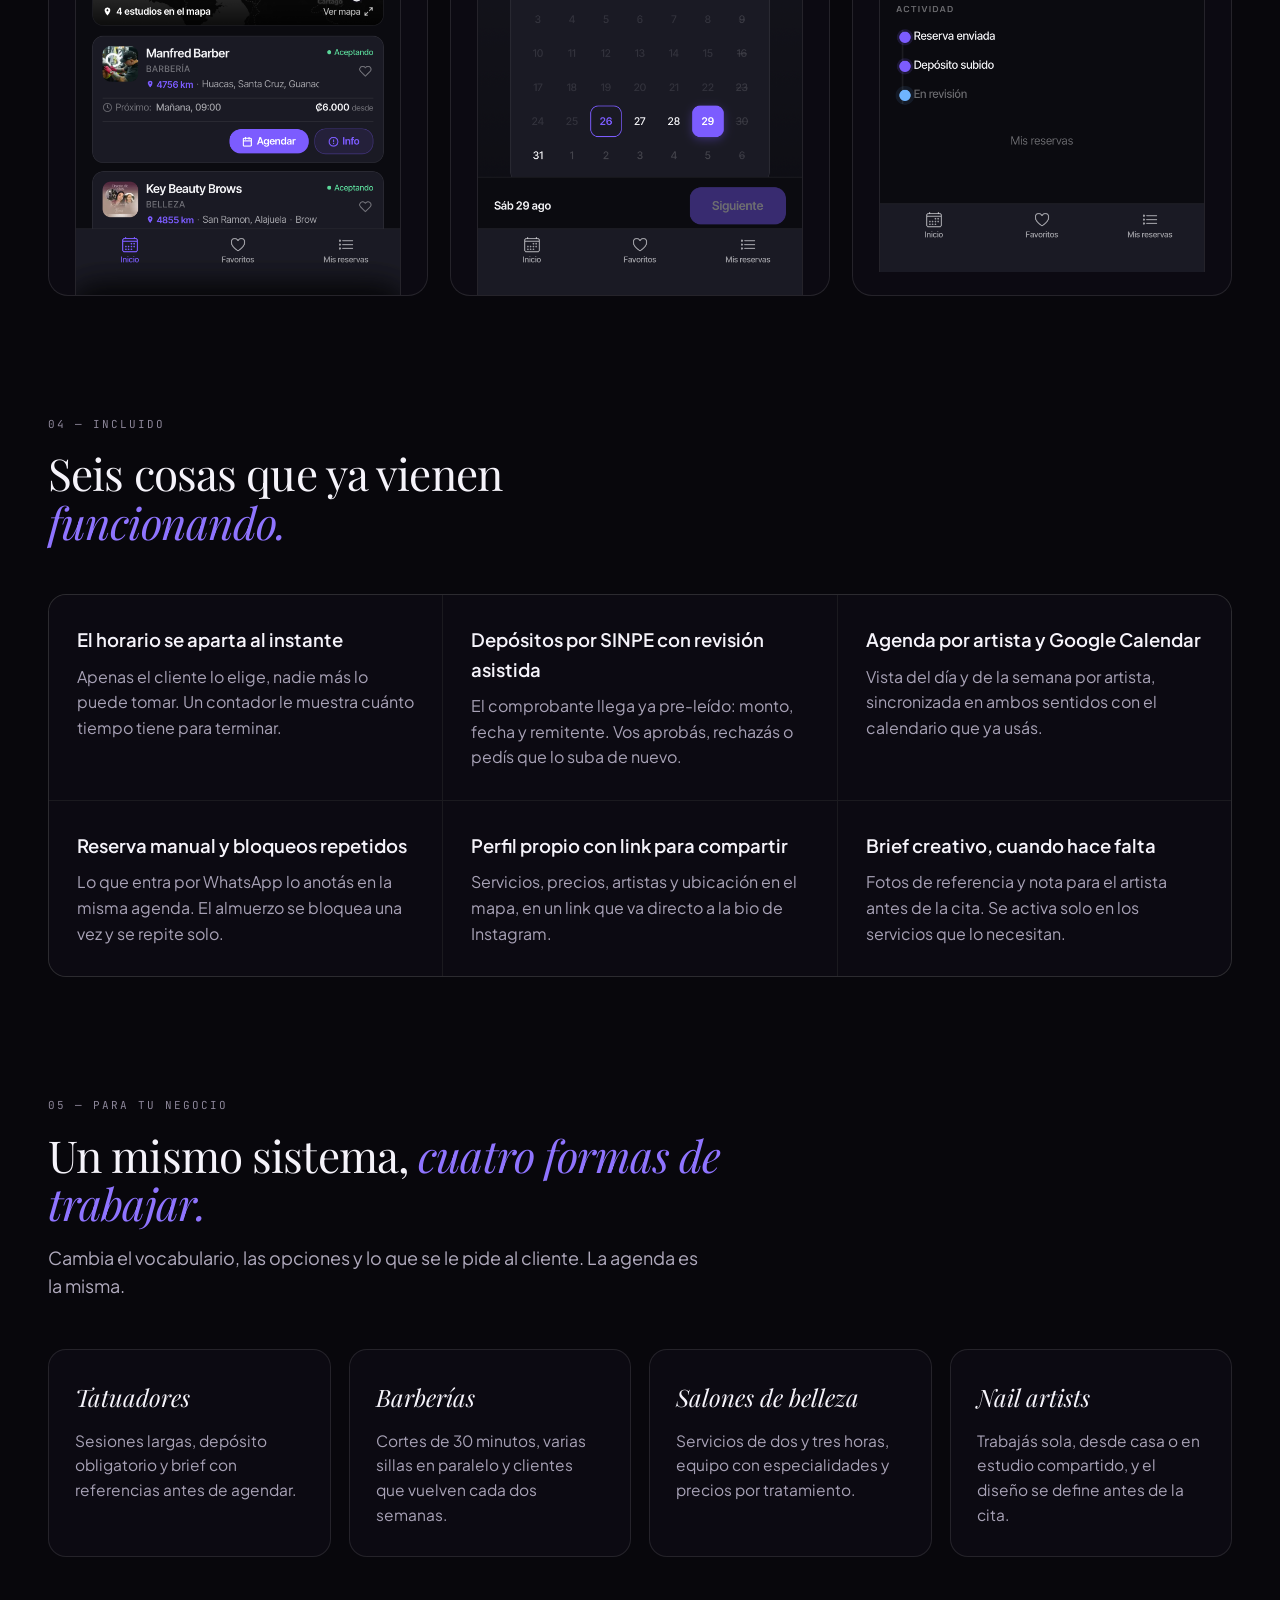
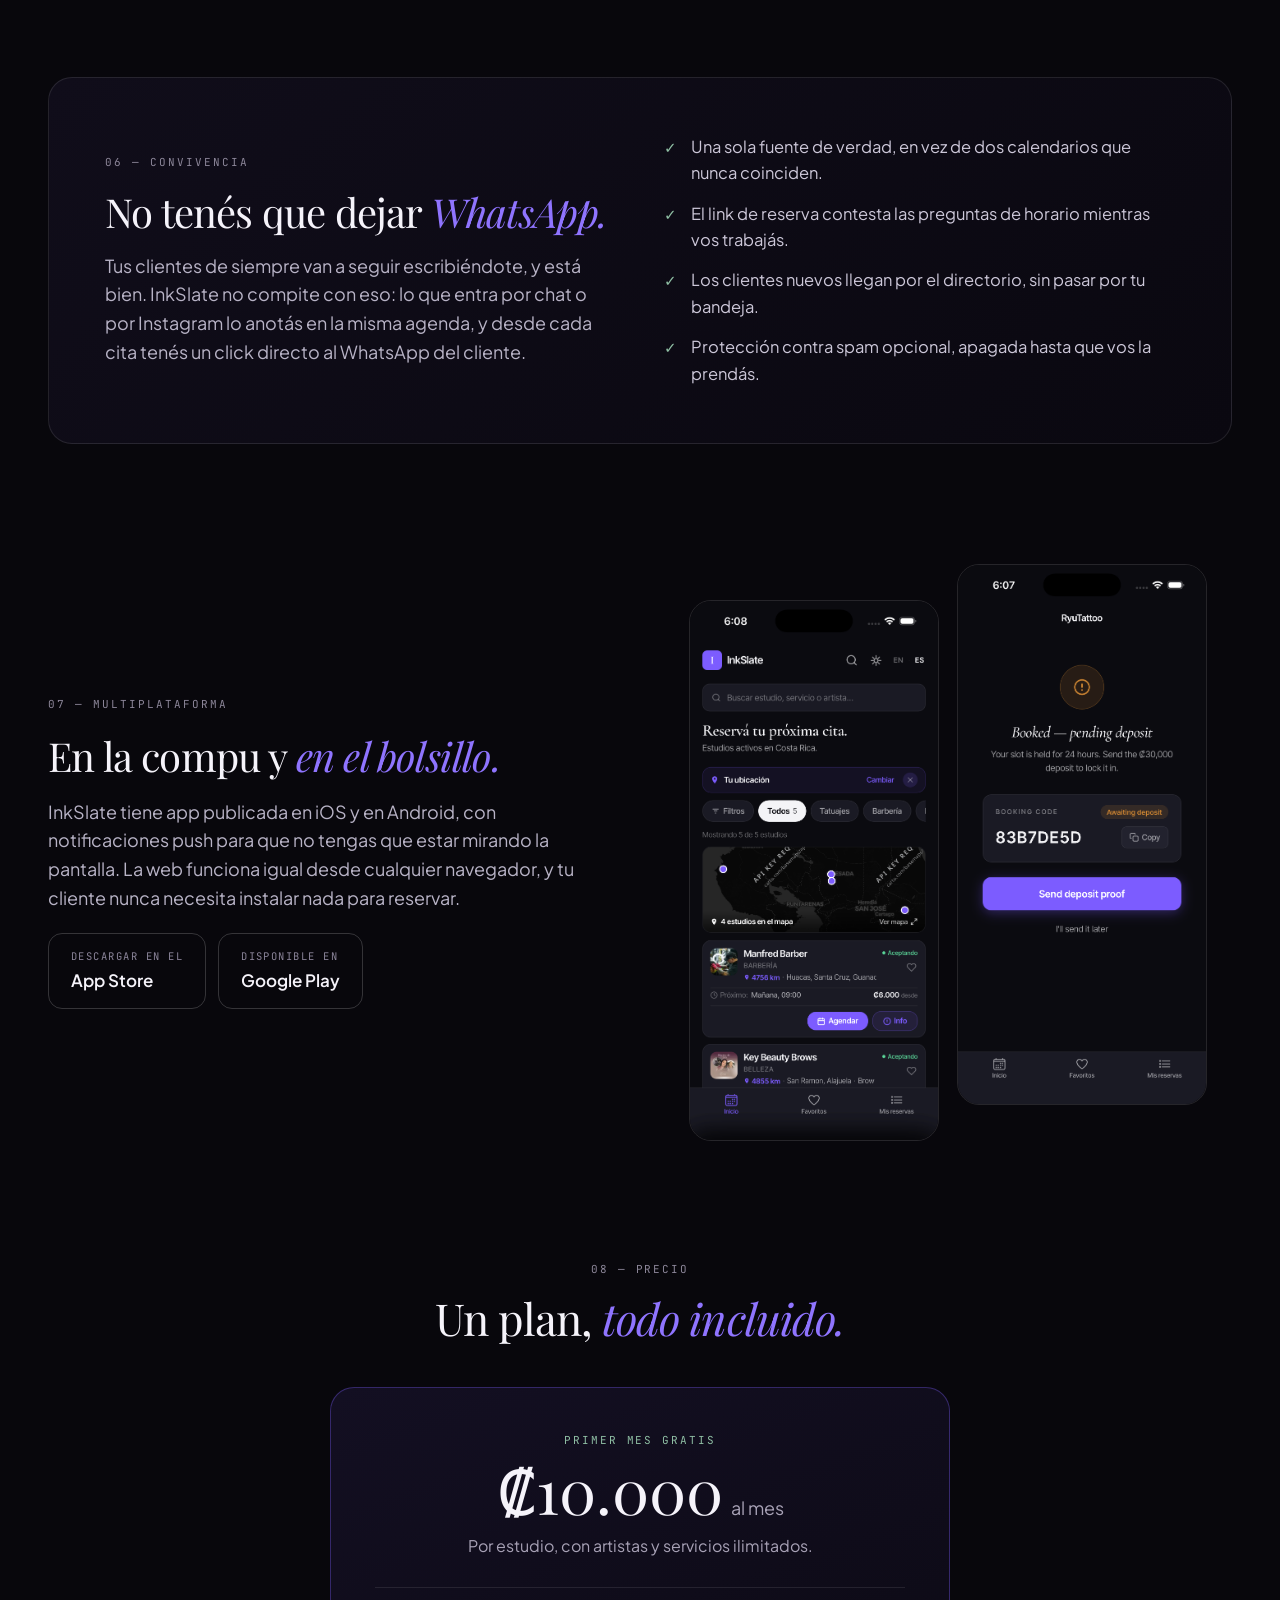
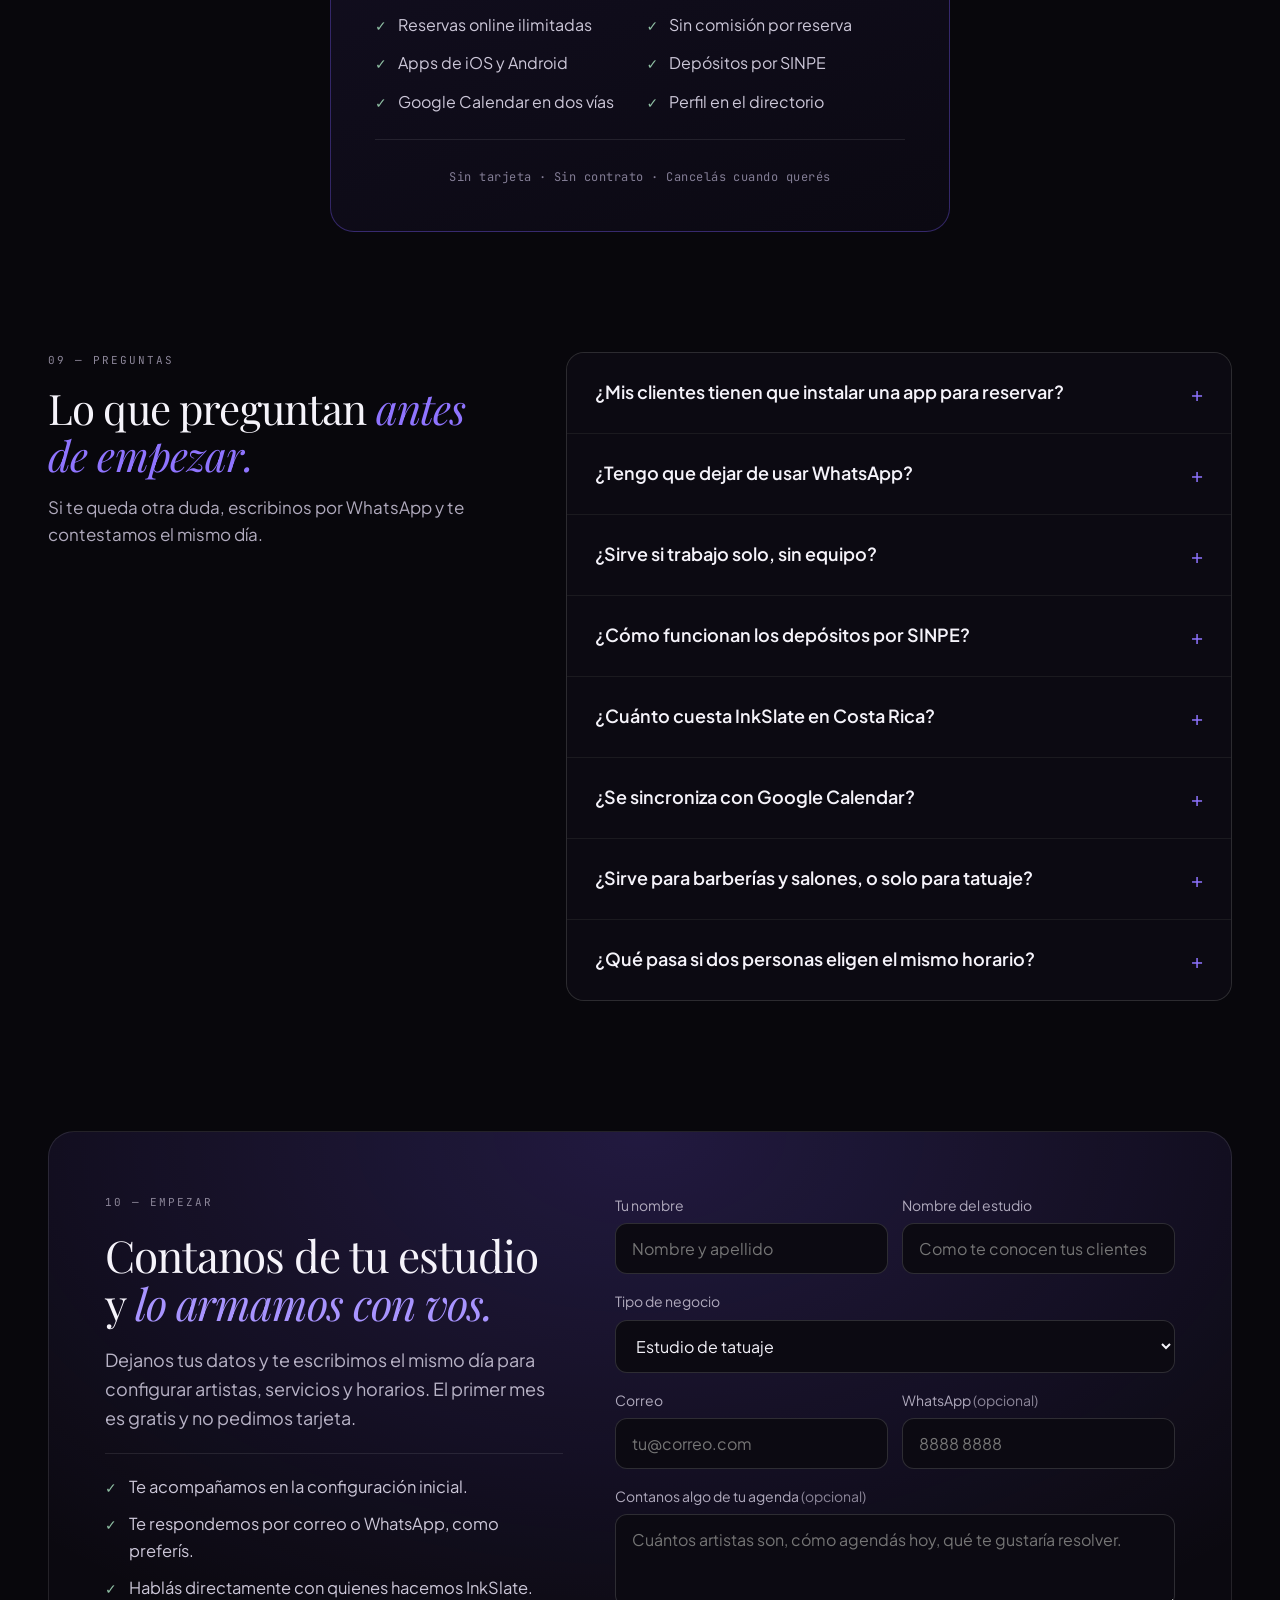
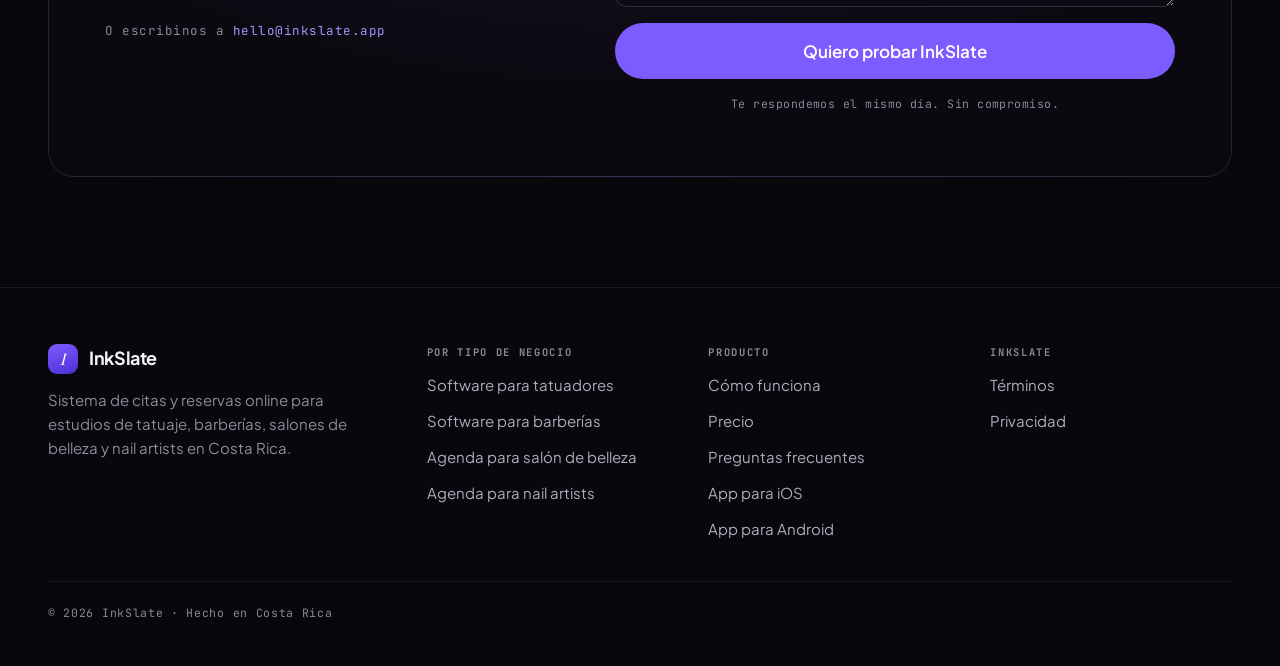
==== commit 10828e68: "Cambios para SEO" ====
--- a/index.html
+++ b/index.html
@@ -1,802 +1,432 @@
 <!doctype html>
-<html lang="en" data-lang="en">
+<html lang="es" data-lang="es">
 <head>
 <meta charset="utf-8" />
 <meta name="viewport" content="width=device-width, initial-scale=1" />
-<title>InkSlate — Booking that respects the craft</title>
-<meta name="description" content="A link-based booking platform built for tattoo studios, barbershops and beauty salons. No app downloads, no scheduling chaos.">
-<meta property="og:title" content="InkSlate — Booking that respects the craft" />
-<meta property="og:description" content="A link-based booking platform for tattoo studios, barbershops and beauty salons." />
+<title>Software de reservas en Costa Rica para tatuaje, barbería y belleza | InkSlate</title>
+<meta name="description" content="InkSlate es el sistema de citas y reservas online para estudios de tatuaje, barberías, salones de belleza y nail artists en Costa Rica. Tu cliente reserva sin crear cuenta, el horario queda apartado al instante y vos gestionás la agenda desde el celular." />
+<link rel="canonical" href="https://inkslate.lat/" />
+<meta name="robots" content="index, follow, max-image-preview:large" />
+<meta property="og:type" content="website" />
+<meta property="og:locale" content="es_CR" />
+<meta property="og:site_name" content="InkSlate" />
+<meta property="og:url" content="https://inkslate.lat/" />
+<meta property="og:title" content="Software de reservas en Costa Rica para tatuaje, barbería y belleza" />
+<meta property="og:description" content="Reservas online, agenda por artista y depósitos por SINPE. Tu cliente reserva sin crear cuenta. Primer mes gratis, después ₡10.000 al mes." />
 <meta property="og:image" content="og-image.png" />
-<meta property="og:type" content="website" />
 <meta name="twitter:card" content="summary_large_image" />
+<meta name="geo.region" content="CR" />
 <link rel="icon" type="image/png" href="icon-64.png" />
 <link rel="apple-touch-icon" href="icon.png" />
-<link rel="preconnect" href="https://fonts.googleapis.com">
-<link rel="preconnect" href="https://fonts.gstatic.com" crossorigin>
-<link href="https://fonts.googleapis.com/css2?family=Cormorant+Garamond:ital,wght@0,400;0,500;0,600;0,700;1,400;1,500;1,600;1,700&family=Inter+Tight:wght@400;500;600&family=JetBrains+Mono:wght@400;500&display=swap" rel="stylesheet">
-<link rel="stylesheet" href="shared.css">
+<link rel="preconnect" href="https://fonts.googleapis.com" />
+<link rel="preconnect" href="https://fonts.gstatic.com" crossorigin="" />
+<link rel="preload" as="image" href="./assets/inkslate-reserva-confirmada-codigo.png" />
+<link href="https://fonts.googleapis.com/css2?family=Playfair+Display:ital,wght@0,400..600;1,400..600&family=Plus+Jakarta+Sans:wght@400;500;600;700&family=JetBrains+Mono:wght@400;500&display=swap" rel="stylesheet" />
+<script type="application/ld+json">{"@context":"https://schema.org","@graph":[{"@type":"Organization","@id":"https://inkslate.lat/#org","name":"InkSlate","url":"https://inkslate.lat/","areaServed":{"@type":"Country","name":"Costa Rica"}},{"@type":"SoftwareApplication","name":"InkSlate","applicationCategory":"BusinessApplication","operatingSystem":"iOS, Android, Web","url":"https://inkslate.lat/","publisher":{"@id":"https://inkslate.lat/#org"},"inLanguage":["es","en"],"offers":{"@type":"Offer","price":"10000","priceCurrency":"CRC","availability":"https://schema.org/InStock","description":"Primer mes gratis, después ₡10.000 al mes por estudio."}},{"@type":"FAQPage","mainEntity":[{"@type":"Question","name":"¿Mis clientes tienen que instalar una app para reservar?","acceptedAnswer":{"@type":"Answer","text":"No. El cliente abre el link del estudio desde el navegador y reserva sin crear cuenta ni contraseña. Si querés, también puede usar la app de iOS o Android, pero nunca es obligatorio."}},{"@type":"Question","name":"¿Tengo que dejar de usar WhatsApp?","acceptedAnswer":{"@type":"Answer","text":"No. InkSlate convive con WhatsApp. Lo que llega por chat o Instagram lo anotás manualmente en la misma agenda, así tenés un solo calendario en vez de dos."}},{"@type":"Question","name":"¿Sirve si trabajo solo, sin equipo?","acceptedAnswer":{"@type":"Answer","text":"Sí. Podés tener un único artista con tus servicios, precios y horarios. La agenda por artista sirve igual cuando el artista sos vos."}},{"@type":"Question","name":"¿Cómo funcionan los depósitos por SINPE?","acceptedAnswer":{"@type":"Answer","text":"Definís qué servicios requieren depósito y de cuánto. El cliente sube el comprobante desde el celular, un asistente automático pre-lee el monto, la fecha y el remitente, y vos aprobás o rechazás con un toque."}},{"@type":"Question","name":"¿Cuánto cuesta InkSlate en Costa Rica?","acceptedAnswer":{"@type":"Answer","text":"El primer mes es gratis y después son ₡10.000 al mes por estudio, sin comisión por reserva y sin contrato."}},{"@type":"Question","name":"¿Se sincroniza con Google Calendar?","acceptedAnswer":{"@type":"Answer","text":"Sí, en ambos sentidos: las reservas de InkSlate aparecen en tu Google Calendar y lo que bloqueás allá se refleja en tu disponibilidad."}},{"@type":"Question","name":"¿Sirve para barberías, salones de belleza y nail artists, o solo para tatuaje?","acceptedAnswer":{"@type":"Answer","text":"Sirve para cualquier negocio que trabaje con citas. El vocabulario y las opciones cambian según el tipo de negocio: el brief creativo con fotos de referencia, por ejemplo, se activa solo en los servicios que lo necesitan."}},{"@type":"Question","name":"¿Qué pasa si dos personas eligen el mismo horario?","acceptedAnswer":{"@type":"Answer","text":"No puede pasar. Apenas alguien elige un horario queda apartado para esa persona, con un contador visible del tiempo que tiene para completar la reserva."}}]}]}</script>
 <style>
-/* ─── V1 Editorial ─── */
-.v1-nav {
-  position: sticky; top: 0; z-index: 50;
-  display: flex; align-items: center; justify-content: space-between;
-  padding: 18px 32px;
-  background: rgba(11,11,16,0.78);
-  backdrop-filter: blur(14px);
-  border-bottom: 1px solid var(--border);
-}
-.v1-brand { display: flex; align-items: center; gap: 10px; font-size: 18px; }
-.v1-brand .glyph {
-  width: 32px; height: 32px; border-radius: 8px;
-  background: linear-gradient(135deg, var(--cover-from), var(--cover-to));
-  display: grid; place-items: center;
-  font-family: var(--display); font-style: italic; font-weight: 600; font-size: 18px;
-  color: #fff; box-shadow: inset 0 0 0 1px rgba(255,255,255,0.08);
-}
-.v1-nav-links { display: flex; gap: 28px; font-size: 13px; color: var(--text-dim); }
-.v1-nav-links a:hover { color: var(--text); }
-.v1-nav-right { display: flex; align-items: center; gap: 14px; }
-@media (max-width: 720px) { .v1-nav-links { display: none; } .v1-nav { padding: 14px 20px; } }
-
-/* Hero — magazine cover style */
-.v1-hero {
-  position: relative;
-  padding: 120px 0 80px;
-  border-bottom: 1px solid var(--border);
-  overflow: hidden;
-}
-.v1-hero::before {
-  content: ''; position: absolute; inset: 0;
-  background: radial-gradient(900px 500px at 80% 0%, rgba(124,92,255,0.18), transparent 60%);
-  pointer-events: none;
-}
-.v1-hero-grid { display: grid; grid-template-columns: 1.05fr 0.95fr; gap: 60px; align-items: center; }
-@media (max-width: 880px) { .v1-hero-grid { grid-template-columns: 1fr; } }
-
-.v1-hero h1 {
-  font-family: var(--display); font-style: italic; font-weight: 500;
-  font-size: clamp(56px, 9vw, 132px);
-  line-height: 0.92;
-  letter-spacing: -0.02em;
-  margin: 24px 0 28px;
-}
-.v1-hero h1 .accent { color: var(--accent); }
-.v1-hero p.lede {
-  font-size: 19px; color: var(--text-dim); max-width: 480px;
-  line-height: 1.55;
-}
-.v1-hero-cta { display: flex; gap: 12px; margin-top: 36px; flex-wrap: wrap; }
-.v1-hero-meta {
-  display: flex; gap: 24px; margin-top: 48px;
-  padding-top: 24px; border-top: 1px solid var(--border);
-  font-size: 12px; color: var(--text-mute);
-}
-.v1-hero-meta strong { color: var(--text); font-weight: 500; display: block; font-size: 13px; }
-
-/* Hero phone art */
-.v1-hero-art { position: relative; height: 600px; display: grid; place-items: center; }
-.v1-hero-art .phone-back {
-  position: absolute; left: 50%; top: 50%; transform: translate(-65%, -45%) rotate(-6deg);
-  filter: blur(0.3px); opacity: 0.85;
-}
-.v1-hero-art .phone-front {
-  position: relative; transform: translate(15%, 5%) rotate(4deg);
-  z-index: 2;
-}
-.v1-hero-art .glow {
-  position: absolute; inset: -10%; pointer-events: none;
-  background: radial-gradient(60% 50% at 50% 50%, rgba(124,92,255,0.25), transparent 70%);
-  animation: inkPulse 6s ease-in-out infinite;
-}
-@media (max-width: 880px) { .v1-hero-art { height: 480px; } }
-
-/* Section heading */
-.v1-section-head { display: flex; align-items: end; justify-content: space-between; margin-bottom: 60px; gap: 40px; flex-wrap: wrap; }
-.v1-section-head h2 {
-  font-family: var(--display); font-style: italic; font-weight: 500;
-  font-size: clamp(40px, 5vw, 72px); line-height: 0.98; letter-spacing: -0.015em;
-  margin: 0; max-width: 700px;
-}
-.v1-section-head .desc { color: var(--text-dim); max-width: 360px; font-size: 15px; }
-
-/* For whom */
-.v1-for { border-bottom: 1px solid var(--border); }
-.v1-for-grid { display: grid; grid-template-columns: repeat(3, 1fr); gap: 28px; }
-@media (max-width: 880px) { .v1-for-grid { grid-template-columns: 1fr; } }
-.v1-for-card {
-  padding: 32px;
-  border: 1px solid var(--border);
-  border-radius: 18px;
-  background: var(--surface);
-  transition: border-color 200ms ease, transform 200ms ease;
-}
-.v1-for-card:hover { border-color: var(--border-hi); transform: translateY(-2px); }
-.v1-for-card .badge {
-  display: inline-block; padding: 4px 10px; border-radius: 999px;
-  background: var(--accent-soft); color: var(--accent);
-  font-size: 10.5px; letter-spacing: 0.16em; text-transform: uppercase; font-weight: 600;
-  margin-bottom: 24px;
-}
-.v1-for-card h3 {
-  font-family: var(--display); font-style: italic; font-weight: 500;
-  font-size: 30px; line-height: 1.05; margin: 0 0 12px;
-}
-.v1-for-card p { color: var(--text-dim); font-size: 14px; margin: 0 0 18px; }
-.v1-for-card ul { padding: 0; margin: 0; list-style: none; display: grid; gap: 8px; }
-.v1-for-card li { font-size: 13px; color: var(--text-dim); display: flex; gap: 10px; align-items: flex-start; }
-.v1-for-card li::before { content: '\00B7'; color: var(--accent); font-size: 22px; line-height: 0.5; }
-
-/* How it works */
-.v1-how { border-bottom: 1px solid var(--border); }
-.v1-how-grid { display: grid; grid-template-columns: repeat(4, 1fr); gap: 0; border-top: 1px solid var(--border); }
-@media (max-width: 880px) { .v1-how-grid { grid-template-columns: 1fr; } }
-.v1-how-step {
-  padding: 36px 24px 36px 0; border-right: 1px solid var(--border);
-  position: relative;
-}
-.v1-how-step:last-child { border-right: 0; padding-right: 0; }
-@media (max-width: 880px) { .v1-how-step { border-right: 0; border-bottom: 1px solid var(--border); padding: 28px 0; } .v1-how-step:last-child { border-bottom: 0; } }
-.v1-how-step .num {
-  font-family: var(--display); font-style: italic; font-weight: 500;
-  font-size: 56px; line-height: 1; color: var(--accent);
-  margin-bottom: 14px;
-}
-.v1-how-step h4 { font-size: 17px; font-weight: 600; margin: 0 0 10px; }
-.v1-how-step p { color: var(--text-dim); font-size: 13.5px; margin: 0; line-height: 1.55; }
-
-/* Features grid */
-.v1-features { border-bottom: 1px solid var(--border); }
-.v1-features-grid { display: grid; grid-template-columns: repeat(3, 1fr); gap: 1px; background: var(--border); border: 1px solid var(--border); border-radius: 18px; overflow: hidden; }
-@media (max-width: 880px) { .v1-features-grid { grid-template-columns: 1fr; } }
-.v1-feat { padding: 28px; background: var(--bg); transition: background 200ms ease; }
-.v1-feat:hover { background: var(--surface); }
-.v1-feat .icon-wrap {
-  width: 38px; height: 38px; border-radius: 10px;
-  background: var(--accent-soft); color: var(--accent);
-  display: grid; place-items: center; margin-bottom: 18px;
-}
-.v1-feat h4 { font-size: 16px; font-weight: 600; margin: 0 0 8px; }
-.v1-feat p { color: var(--text-dim); font-size: 13px; margin: 0; line-height: 1.55; }
-
-/* Pricing */
-.v1-pricing { border-bottom: 1px solid var(--border); }
-.v1-pricing-single { max-width: 820px; margin: 0 auto; }
-.v1-plan {
-  padding: 36px 28px;
-  border: 1px solid var(--border);
-  border-radius: 22px;
-  background: var(--surface);
-  display: flex; flex-direction: column;
-}
-.v1-plan.featured { border-color: var(--accent); position: relative; box-shadow: 0 0 0 1px var(--accent), 0 30px 60px rgba(124,92,255,0.12); }
-.v1-pricing-single .v1-plan.featured::before { display: none; }
-.v1-plan h4 {
-  font-family: var(--display); font-style: italic; font-weight: 500;
-  font-size: 28px; margin: 0 0 6px;
-}
-.v1-plan .tag { color: var(--text-dim); font-size: 13px; margin-bottom: 24px; }
-.v1-plan .price {
-  font-family: var(--display); font-style: italic; font-weight: 500;
-  font-size: 56px; line-height: 1; margin-bottom: 4px; letter-spacing: -0.015em;
-}
-.v1-plan .price small { font-family: var(--body); font-style: normal; font-size: 13px; color: var(--text-mute); font-weight: 500; }
-.v1-plan .meta { font-size: 12px; color: var(--text-mute); margin-bottom: 22px; }
-.v1-plan ul { padding: 0; margin: 0 0 28px; list-style: none; display: grid; gap: 10px; flex: 1; }
-.v1-plan li { font-size: 13.5px; color: var(--text-dim); display: flex; gap: 10px; }
-.v1-plan li::before { content: '\2713'; color: var(--good); font-size: 13px; }
-.v1-plan .btn { width: 100%; justify-content: center; }
-
-.v1-plan-header { display: flex; justify-content: space-between; align-items: flex-start; margin-bottom: 28px; padding-bottom: 24px; border-bottom: 1px solid var(--border); gap: 24px; flex-wrap: wrap; }
-.v1-plan-price-block { text-align: right; }
-.v1-plan-price-block .price { font-size: 36px; margin-bottom: 2px; }
-@media (max-width: 600px) { .v1-plan-header { flex-direction: column; } .v1-plan-price-block { text-align: left; } }
-
-.v1-plan-features { display: grid; grid-template-columns: 1fr 1fr; gap: 0 40px; margin-bottom: 28px; }
-.v1-plan-features ul { padding: 0; margin: 0; list-style: none; display: grid; gap: 10px; }
-.v1-plan-features li { font-size: 13.5px; color: var(--text-dim); display: flex; gap: 10px; }
-.v1-plan-features li::before { content: '\2713'; color: var(--good); font-size: 13px; }
-@media (max-width: 600px) { .v1-plan-features { grid-template-columns: 1fr; gap: 10px; } }
-
-.v1-plan-cta-row { display: flex; align-items: center; gap: 20px; padding-top: 24px; border-top: 1px solid var(--border); flex-wrap: wrap; }
-.v1-plan-cta-row .btn { width: auto; flex-shrink: 0; }
-.v1-plan-note { font-size: 13px; color: var(--text-mute); }
-
-/* WhatsApp FAB */
-.wa-fab {
-  position: fixed; bottom: 24px; right: 24px; z-index: 100;
-  width: 56px; height: 56px; border-radius: 50%;
-  background: #25D366;
-  display: grid; place-items: center;
-  box-shadow: 0 4px 14px rgba(37,211,102,0.4);
-  transition: transform 160ms ease, box-shadow 160ms ease;
-}
-.wa-fab:hover { transform: scale(1.08); box-shadow: 0 6px 20px rgba(37,211,102,0.5); }
-
-/* Demo link */
-.v1-demo-link {
-  display: inline-flex; align-items: center; gap: 8px;
-  margin-top: 16px; padding: 10px 18px;
-  border: 1px solid var(--border-hi); border-radius: 12px;
-  font-size: 13px; color: var(--text-dim);
-  transition: border-color 160ms ease, color 160ms ease;
-}
-.v1-demo-link:hover { border-color: var(--accent); color: var(--text); }
-.v1-demo-link .arrow { color: var(--accent); }
-
-/* About */
-.v1-about { border-bottom: 1px solid var(--border); }
-.v1-about-grid { display: grid; grid-template-columns: 0.9fr 1.1fr; gap: 60px; align-items: center; }
-@media (max-width: 880px) { .v1-about-grid { grid-template-columns: 1fr; } }
-.v1-portrait {
-  aspect-ratio: 4/5; border-radius: 22px;
-  background:
-    radial-gradient(80% 80% at 30% 20%, rgba(124,92,255,0.4), transparent 60%),
-    linear-gradient(135deg, #2A1F4A 0%, #0E0A1F 100%);
-  border: 1px solid var(--border);
-  position: relative;
-  overflow: hidden;
-  display: grid; place-items: center;
-}
-.v1-portrait::after {
-  content: ''; position: absolute; inset: 0;
-  background:
-    radial-gradient(2px 2px at 20% 30%, rgba(255,255,255,0.5), transparent 50%),
-    radial-gradient(1px 1px at 80% 60%, rgba(255,255,255,0.4), transparent 50%),
-    radial-gradient(1.5px 1.5px at 60% 80%, rgba(255,255,255,0.3), transparent 50%),
-    radial-gradient(1px 1px at 30% 70%, rgba(255,255,255,0.5), transparent 50%);
-}
-.v1-portrait .initial {
-  font-family: var(--display); font-style: italic; font-weight: 500;
-  font-size: 200px; color: rgba(255,255,255,0.95);
-  position: relative; z-index: 2;
-  line-height: 1;
-}
-.v1-about h3 {
-  font-family: var(--display); font-style: italic; font-weight: 500;
-  font-size: clamp(36px, 4vw, 56px); line-height: 1.0; margin: 0 0 24px;
-}
-.v1-about p { color: var(--text-dim); font-size: 16px; margin: 0 0 18px; line-height: 1.65; }
-.v1-about .signature {
-  display: flex; align-items: center; gap: 14px; margin-top: 32px;
-  padding-top: 24px; border-top: 1px solid var(--border);
-}
-.v1-about .signature .role { font-size: 13px; color: var(--text-mute); }
-.v1-about .signature strong { display: block; color: var(--text); font-size: 15px; font-weight: 500; }
-
-/* CTA band + waitlist form */
-.v1-cta-band {
-  padding: 110px 0;
-  text-align: center;
-  position: relative; overflow: hidden;
-  border-bottom: 1px solid var(--border);
-}
-.v1-cta-band::before {
-  content: ''; position: absolute; inset: 0;
-  background: radial-gradient(800px 400px at 50% 100%, rgba(124,92,255,0.22), transparent 70%);
-}
-.v1-cta-band > * { position: relative; }
-.v1-cta-band h2 {
-  font-family: var(--display); font-style: italic; font-weight: 500;
-  font-size: clamp(48px, 7vw, 96px); line-height: 0.95; margin: 12px 0 24px;
-}
-.v1-cta-band p { color: var(--text-dim); max-width: 540px; margin: 0 auto 36px; font-size: 17px; }
-
-.waitlist-form {
-  display: flex; flex-direction: column; gap: 12px;
-  max-width: 420px; margin: 0 auto;
-  text-align: left;
-}
-.waitlist-input {
-  padding: 14px 20px;
-  border-radius: 14px;
-  border: 1px solid var(--border-hi);
-  background: rgba(255,255,255,0.04);
-  color: var(--text);
-  font-family: inherit;
-  font-size: 14px;
-  outline: none;
-  transition: border-color 160ms ease;
-}
-.waitlist-input:focus { border-color: var(--accent); }
-.waitlist-input::placeholder { color: var(--text-mute); }
-.waitlist-submit {
-  margin-top: 4px;
-  padding: 16px 28px;
-  border-radius: 999px;
-  background: var(--accent);
-  color: #fff;
-  font-weight: 700;
-  font-size: 15px;
-  border: none;
-  cursor: pointer;
-  transition: background 160ms ease, transform 120ms ease;
-}
-.waitlist-submit:hover { background: #8d6fff; transform: translateY(-1px); }
-.waitlist-submit:disabled { opacity: 0.5; cursor: not-allowed; transform: none; }
-.waitlist-msg {
-  text-align: center;
-  font-size: 13px;
-  min-height: 20px;
-  margin-top: 4px;
-}
-.waitlist-msg--ok { color: var(--good); }
-.waitlist-msg--err { color: var(--bad); }
-
-/* Footer */
-.v1-footer { padding: 60px 0 40px; }
-.v1-footer-grid { display: grid; grid-template-columns: 1.5fr 1fr 1fr; gap: 40px; padding-bottom: 40px; border-bottom: 1px solid var(--border); }
-@media (max-width: 720px) { .v1-footer-grid { grid-template-columns: 1fr; gap: 28px; } }
-.v1-footer h5 { font-size: 11px; letter-spacing: 0.18em; text-transform: uppercase; color: var(--text-mute); margin: 0 0 16px; font-weight: 600; }
-.v1-footer-links { display: grid; gap: 10px; font-size: 13px; color: var(--text-dim); }
-.v1-footer-links a:hover { color: var(--text); }
-.v1-footer-bottom {
-  display: flex; justify-content: space-between; padding-top: 24px;
-  font-size: 12px; color: var(--text-mute);
-  flex-wrap: wrap; gap: 16px;
-}
-
-/* Mini phone preview SVG inside hero */
-.mini-status { display: flex; justify-content: space-between; padding: 14px 24px 8px; font-size: 11px; }
-.mini-cover {
-  height: 38%; background: linear-gradient(135deg, var(--cover-from), var(--cover-to));
-  position: relative; overflow: hidden;
-}
-.mini-cover::after {
-  content: ''; position: absolute; inset: 0;
-  background: radial-gradient(60% 80% at 30% 20%, rgba(124,92,255,0.3), transparent 70%);
-}
-.mini-cover .gly {
-  position: absolute; top: 50%; left: 50%; transform: translate(-50%,-50%);
-  font-family: var(--display); font-style: italic; font-weight: 500;
-  font-size: 64px; color: rgba(255,255,255,0.9);
-}
-.mini-body { padding: 18px 16px; }
-.mini-body .eyebrow-tag { font-size: 9px; color: var(--text-mute); letter-spacing: 0.16em; text-transform: uppercase; margin-bottom: 6px; }
-.mini-body .title {
-  font-family: var(--display); font-style: italic; font-weight: 500;
-  font-size: 22px; line-height: 1.08; margin-bottom: 14px;
-}
-.mini-row {
-  padding: 10px 12px; margin-bottom: 6px;
-  background: var(--surface); border: 1px solid var(--border); border-radius: 12px;
-  display: flex; justify-content: space-between; align-items: center;
-  font-size: 11px;
-}
-.mini-row .price { font-family: var(--display); font-style: italic; font-weight: 500; font-size: 15px; }
-.mini-row.hi { border-color: var(--accent); background: var(--accent-soft); }
-.mini-cta {
-  position: absolute; bottom: 16px; left: 16px; right: 16px;
-  background: var(--accent); color: #fff; text-align: center;
-  padding: 12px; border-radius: 999px; font-size: 12px; font-weight: 600;
-}
-
-/* Phone variant 2 — confirmation */
-.mini-confirm { padding: 60px 16px 16px; text-align: center; }
-.mini-confirm .checkbubble {
-  width: 64px; height: 64px; border-radius: 50%; margin: 0 auto 18px;
-  background: var(--good); display: grid; place-items: center;
-  box-shadow: 0 0 0 8px rgba(91,216,154,0.15);
-}
-.mini-confirm h5 {
-  font-family: var(--display); font-style: italic; font-weight: 500;
-  font-size: 22px; margin: 0 0 6px;
-}
-.mini-confirm p { font-size: 11px; color: var(--text-dim); margin: 0 0 16px; }
-.mini-confirm .code {
-  display: inline-block; padding: 6px 12px;
-  border: 1px dashed var(--border-hi); border-radius: 8px;
-  font-family: var(--mono); font-size: 12px; color: var(--text);
-  margin-bottom: 12px;
-}
+  html { scroll-behavior: smooth; }
+  body { margin: 0; background: #08070c; -webkit-font-smoothing: antialiased; }
+  * { box-sizing: border-box; }
+  a { color: #a894ff; text-decoration: none; }
+  a:hover { color: #c9bcff; }
+  h1, h2, h3, h4, p, ul, ol, li, figure, blockquote { margin: 0; padding: 0; }
+  ul, ol { list-style: none; }
+  img { max-width: 100%; height: auto; display: block; }
+  summary { cursor: pointer; list-style: none; }
+  summary::-webkit-details-marker { display: none; }
+  details[open] .plus { transform: rotate(45deg); }
+  body { color: #f5f3fa; font-family: 'Plus Jakarta Sans', system-ui, sans-serif; font-size: 17px; line-height: 1.6; overflow-x: hidden; }
+  .lang-toggle { display: inline-flex; gap: 0; padding: 3px; border: 1px solid rgba(255,255,255,.14); border-radius: 999px; background: rgba(255,255,255,.03); font-family: 'JetBrains Mono', monospace; font-size: 11px; font-weight: 600; letter-spacing: .08em; text-transform: uppercase; }
+  .lang-toggle button { padding: 6px 12px; border-radius: 999px; color: #8c8699; background: transparent; border: 0; cursor: pointer; font: inherit; letter-spacing: inherit; transition: background 160ms ease, color 160ms ease; }
+  .lang-toggle button.active { background: #f5f3fa; color: #08070c; }
+  a[href="#precio"].btn-hidden { display: none !important; }
+  @media (max-width: 1000px) {
+    main section, header > div, footer > div { padding-left: 20px !important; padding-right: 20px !important; }
+    main section { padding-top: 76px !important; }
+    main [style*="grid-template-columns"] { grid-template-columns: 1fr !important; }
+    main [style*="repeat(5"], main [style*="repeat(4"], main [style*="repeat(3"] { grid-template-columns: 1fr 1fr !important; }
+    footer [style*="grid-template-columns"] { grid-template-columns: 1fr 1fr !important; }
+    main [style*="top: 110px"] { position: static !important; }
+    h1 { font-size: 40px !important; }
+    h2 { font-size: 30px !important; }
+    main [style*="padding: 56px"] { padding: 32px !important; }
+    main [style*="padding: 44px"] { padding: 30px !important; }
+    main [style*="padding: 76px 48px"] { padding: 48px 26px !important; }
+    header nav { display: none !important; }
+    main section[aria-label="Plataformas y capacidades"] ul { grid-template-columns: 1fr !important; }
+    main [style*="rotate(-4deg)"], main [style*="rotate(3deg)"] { transform: none !important; }
+    main [style*="justify-content: center"][style*="flex-end"] { max-width: 380px; margin: 0 auto; }
+  }
+  @media (max-width: 620px) {
+    main [style*="repeat(5"], main [style*="repeat(4"], main [style*="repeat(3"], main [style*="grid-template-columns: 1fr 1fr"] { grid-template-columns: 1fr !important; }
+    h1 { font-size: 34px !important; }
+    h2 { font-size: 27px !important; }
+    main a[style*="border-radius: 999px"][style*="font-size: 17px"], main a[style*="border-radius: 999px"][style*="font-size: 18px"] { width: 100%; text-align: center; justify-content: center; }
+  }
 </style>
 </head>
 <body>
-
-<!-- NAV -->
-<nav class="v1-nav">
-  <div class="v1-brand">
-    <div class="glyph">I</div>
-    <strong>InkSlate</strong>
-  </div>
-  <div class="v1-nav-links">
-    <a href="#how" data-en="How it works" data-es="Cómo funciona">How it works</a>
-    <a href="#features" data-en="Features" data-es="Funciones">Features</a>
-    <a href="#pricing" data-en="Pricing" data-es="Precios">Pricing</a>
-    <a href="#about" data-en="About" data-es="Sobre">About</a>
-  </div>
-  <div class="v1-nav-right">
-    <div class="lang-toggle">
-      <button data-lang="en">EN</button>
-      <button data-lang="es">ES</button>
+<div style="background: #08070c; color: #f5f3fa;">
+
+  <header style="position: sticky; top: 0; z-index: 40; background: rgba(8,7,12,.86); backdrop-filter: blur(14px); border-bottom: 1px solid rgba(255,255,255,.07);">
+    <div style="max-width: 1240px; margin: 0 auto; padding: 16px 28px; display: flex; align-items: center; gap: 28px;">
+      <a href="/" style="display: flex; align-items: center; gap: 11px; color: #f5f3fa;">
+        <span style="width: 32px; height: 32px; border-radius: 9px; background: linear-gradient(160deg, #7c5cff, #4c2fd6); display: flex; align-items: center; justify-content: center; font-family: 'Playfair Display', serif; font-style: italic; font-size: 17px; color: #fff;">I</span>
+        <span style="font-weight: 700; font-size: 19px; letter-spacing: -0.02em;">InkSlate</span>
+      </a>
+      <nav aria-label="Principal" style="margin-left: auto; display: flex; align-items: center; gap: 26px; font-size: 15px; color: #b6b1c6;">
+        <a href="#como-funciona" style="color: #b6b1c6;" data-en="How it works" data-es="Cómo funciona">How it works</a>
+        <a href="#producto" style="color: #b6b1c6;" data-en="Product" data-es="Producto">Product</a>
+        <a href="#negocios" style="color: #b6b1c6;" data-en="For your business" data-es="Para tu negocio">For your business</a>
+        <a href="#precio" style="color: #b6b1c6;" data-en="Pricing" data-es="Precio">Pricing</a>
+        <a href="#preguntas" style="color: #b6b1c6;" data-en="FAQ" data-es="Preguntas">FAQ</a>
+      </nav>
+      <div style="display: flex; align-items: center; gap: 14px;">
+        <div class="lang-toggle">
+          <button data-lang="en">EN</button>
+          <button data-lang="es">ES</button>
+        </div>
+        <a href="#precio" style="background: #7c5cff; color: #fff; font-weight: 600; font-size: 15px; padding: 11px 20px; border-radius: 999px;" data-en="Start free" data-es="Empezá gratis">Start free</a>
+      </div>
     </div>
-    <a href="#waitlist" class="btn btn-ghost" data-en="Start free" data-es="Empieza gratis">Start free</a>
-  </div>
-</nav>
-
-<!-- HERO -->
-<header class="v1-hero">
-  <div class="container">
-    <div class="v1-hero-grid">
-      <div>
-        <div class="eyebrow" data-en="Issue 01 &middot; For independent studios" data-es="Edición 01 &middot; Para estudios independientes">Issue 01 &middot; For independent studios</div>
-        <h1>
-          <span data-en="Booking that respects" data-es="Reservas que respetan">Booking that respects</span><br/>
-          <em class="accent" data-en="the craft." data-es="el oficio.">the craft.</em>
-        </h1>
-        <p class="lede" data-en="A link-based booking platform for tattoo studios, barbershops and beauty salons. No app downloads, no scheduling chaos — just a beautiful page your clients actually use."
-           data-es="Una plataforma de reservas basada en un link, para estudios de tatuaje, barberías y salones. Sin apps que descargar, sin caos de agenda — solo una página hermosa que tus clientes sí usan.">
-          A link-based booking platform for tattoo studios, barbershops and beauty salons. No app downloads, no scheduling chaos — just a beautiful page your clients actually use.
-        </p>
-        <div class="v1-hero-cta">
-          <a href="#waitlist" class="btn btn-primary" data-en="Start free &rarr;" data-es="Empieza gratis &rarr;">Start free &rarr;</a>
-          <a href="#how" class="btn btn-ghost" data-en="How it works" data-es="Cómo funciona">How it works</a>
-        </div>
-        <div class="v1-hero-meta">
-          <div>
-            <strong data-en="No-account booking" data-es="Reserva sin cuenta">No-account booking</strong>
-            <span data-en="Clients book in 60 seconds" data-es="Reservan en 60 segundos">Clients book in 60 seconds</span>
+  </header>
+
+  <main>
+
+    <section style="max-width: 1240px; margin: 0 auto; padding: 84px 28px 0; display: grid; grid-template-columns: 1.08fr .92fr; gap: 56px; align-items: center;">
+      <div style="display: flex; flex-direction: column; gap: 26px; min-width: 0;">
+        <p style="font-family: 'JetBrains Mono', monospace; font-size: 12px; letter-spacing: .2em; text-transform: uppercase; color: #9b8dd6; display: flex; align-items: center; gap: 10px;"><span style="width: 6px; height: 6px; border-radius: 50%; background: #8fbfa4;"></span><span data-en="Booking system · Costa Rica" data-es="Sistema de reservas · Costa Rica">Booking system · Costa Rica</span></p>
+        <h1 style="font-family: 'Playfair Display', serif; font-weight: 400; font-size: 62px; line-height: 1.04; letter-spacing: -0.025em; text-wrap: pretty; margin: 0;" data-en-html="Online booking for tattoo, barbershop and beauty studios <span style=&quot;font-style: italic; color: #8f74ff;&quot;>in Costa Rica.</span>" data-es-html="Reservas online para estudios de tatuaje, barbería y belleza <span style=&quot;font-style: italic; color: #8f74ff;&quot;>en Costa Rica.</span>">Online booking for tattoo, barbershop and beauty studios <span style="font-style: italic; color: #8f74ff;">in Costa Rica.</span></h1>
+        <p style="font-size: 19px; line-height: 1.62; color: #c2bdd0; max-width: 33em; text-wrap: pretty;" data-en="Your client books from their phone with no account and nothing to install. The slot is held instantly, the SINPE deposit is approved with one tap, and you see the whole calendar in one place." data-es="Tu cliente reserva desde el celular sin crear cuenta y sin instalar nada. El horario queda apartado al instante, el depósito por SINPE se aprueba con un toque, y vos ves toda la agenda en un solo lugar.">Your client books from their phone with no account and nothing to install. The slot is held instantly, the SINPE deposit is approved with one tap, and you see the whole calendar in one place.</p>
+        <div style="display: flex; flex-wrap: wrap; gap: 12px; align-items: center;">
+          <a href="#precio" style="background: #7c5cff; color: #fff; font-weight: 600; font-size: 17px; padding: 16px 30px; border-radius: 999px; display: inline-flex; align-items: center; gap: 10px;"><span data-en="Start your free month" data-es="Empezá gratis un mes">Start your free month</span> <span aria-hidden="true">→</span></a>
+          <a href="#como-funciona" style="border: 1px solid rgba(255,255,255,.18); color: #e7e3f2; font-weight: 500; font-size: 17px; padding: 15px 26px; border-radius: 999px;" data-en="See how it works" data-es="Ver cómo funciona">See how it works</a>
+        </div>
+        <p style="font-family: 'JetBrains Mono', monospace; font-size: 12.5px; letter-spacing: .04em; color: #837d95;" data-en="No card needed · Then ₡10,000/month · No per-booking fee" data-es="Sin tarjeta · Después ₡10.000 al mes · Sin comisión por reserva">No card needed · Then ₡10,000/month · No per-booking fee</p>
+        <div style="border-top: 1px solid rgba(255,255,255,.08); padding-top: 22px; display: flex; flex-direction: column; gap: 12px;">
+          <p style="font-family: 'JetBrains Mono', monospace; font-size: 11px; letter-spacing: .18em; text-transform: uppercase; color: #8c8699;" data-en="Built for" data-es="Hecho para">Built for</p>
+          <ul style="display: flex; flex-wrap: wrap; gap: 9px;">
+            <li><a href="/para-tatuadores" style="display: inline-block; border: 1px solid rgba(255,255,255,.14); border-radius: 999px; padding: 8px 16px; font-size: 14.5px; color: #ddd8ea;" data-en="Tattoo studios" data-es="Estudios de tatuaje">Tattoo studios</a></li>
+            <li><a href="/para-barberias" style="display: inline-block; border: 1px solid rgba(255,255,255,.14); border-radius: 999px; padding: 8px 16px; font-size: 14.5px; color: #ddd8ea;" data-en="Barbershops" data-es="Barberías">Barbershops</a></li>
+            <li><a href="/para-salones-de-belleza" style="display: inline-block; border: 1px solid rgba(255,255,255,.14); border-radius: 999px; padding: 8px 16px; font-size: 14.5px; color: #ddd8ea;" data-en="Beauty salons" data-es="Salones de belleza">Beauty salons</a></li>
+            <li><a href="/para-nail-artists" style="display: inline-block; border: 1px solid rgba(255,255,255,.14); border-radius: 999px; padding: 8px 16px; font-size: 14.5px; color: #ddd8ea;" data-en="Nail artists" data-es="Nail artists">Nail artists</a></li>
+          </ul>
+        </div>
+      </div>
+
+      <div style="position: relative; min-width: 0; display: flex; justify-content: center; align-items: flex-end; padding-top: 20px;">
+        <div style="position: absolute; width: 460px; height: 460px; border-radius: 50%; background: radial-gradient(circle, rgba(124,92,255,.28), transparent 68%); filter: blur(18px); top: 40px;"></div>
+        <img src="./assets/inkslate-calendario-disponibilidad-barberia.png" alt="InkSlate availability calendar for a barbershop, showing the free slots for the day" width="1206" height="2622" loading="eager" decoding="async" style="position: relative; width: 46%; border-radius: 26px; border: 1px solid rgba(255,255,255,.12); transform: translate(14%, 4%) rotate(-4deg); box-shadow: 0 40px 90px rgba(0,0,0,.6);" />
+        <img src="./assets/inkslate-reserva-confirmada-codigo.png" alt="InkSlate screen showing a confirmed booking with its code and the pending deposit" width="1206" height="2622" loading="eager" decoding="async" fetchpriority="high" style="position: relative; width: 52%; border-radius: 28px; border: 1px solid rgba(255,255,255,.16); transform: translate(-14%, -2%) rotate(3deg); box-shadow: 0 50px 110px rgba(0,0,0,.7);" />
+      </div>
+    </section>
+
+    <section aria-label="Plataformas y capacidades" style="max-width: 1240px; margin: 72px auto 0; padding: 0 28px;">
+      <ul style="display: grid; grid-template-columns: repeat(5, 1fr); gap: 1px; background: rgba(255,255,255,.08); border: 1px solid rgba(255,255,255,.08); border-radius: 16px; overflow: hidden;">
+        <li style="background: #0c0a12; padding: 22px 20px; display: flex; flex-direction: column; gap: 5px;"><span style="font-weight: 600; font-size: 15px;" data-en="iOS app" data-es="App para iOS">iOS app</span><span style="font-size: 13.5px; color: #98929f;" data-en="Published on the App Store" data-es="Publicada en el App Store">Published on the App Store</span></li>
+        <li style="background: #0c0a12; padding: 22px 20px; display: flex; flex-direction: column; gap: 5px;"><span style="font-weight: 600; font-size: 15px;" data-en="Android app" data-es="App para Android">Android app</span><span style="font-size: 13.5px; color: #98929f;" data-en="Published on Google Play" data-es="Publicada en Google Play">Published on Google Play</span></li>
+        <li style="background: #0c0a12; padding: 22px 20px; display: flex; flex-direction: column; gap: 5px;"><span style="font-weight: 600; font-size: 15px;" data-en="Your client installs nothing" data-es="Tu cliente no instala nada">Your client installs nothing</span><span style="font-size: 13.5px; color: #98929f;" data-en="Books straight from the browser" data-es="Reserva desde el navegador">Books straight from the browser</span></li>
+        <li style="background: #0c0a12; padding: 22px 20px; display: flex; flex-direction: column; gap: 5px;"><span style="font-weight: 600; font-size: 15px;" data-en="SINPE deposits" data-es="Depósitos por SINPE">SINPE deposits</span><span style="font-size: 13.5px; color: #98929f;" data-en="In colones, the way you already charge" data-es="En colones, como ya cobrás">In colones, the way you already charge</span></li>
+        <li style="background: #0c0a12; padding: 22px 20px; display: flex; flex-direction: column; gap: 5px;"><span style="font-weight: 600; font-size: 15px;" data-en="Spanish and English" data-es="Español e inglés">Spanish and English</span><span style="font-size: 13.5px; color: #98929f;" data-en="Handy in tourist areas" data-es="Útil en zonas turísticas">Handy in tourist areas</span></li>
+      </ul>
+    </section>
+
+    <section style="max-width: 1240px; margin: 0 auto; padding: 120px 28px 0;">
+      <div style="display: grid; grid-template-columns: .9fr 1.1fr; gap: 56px; align-items: start;">
+        <div style="display: flex; flex-direction: column; gap: 18px;">
+          <p style="font-family: 'JetBrains Mono', monospace; font-size: 11px; letter-spacing: .18em; text-transform: uppercase; color: #8c8699;" data-en="01 — The problem" data-es="01 — El problema">01 — The problem</p>
+          <h2 style="font-family: 'Playfair Display', serif; font-weight: 400; font-size: 44px; line-height: 1.1; letter-spacing: -0.02em; text-wrap: pretty;" data-en-html="Booking over WhatsApp works <span style=&quot;font-style: italic; color: #8f74ff;&quot;>until it doesn't.</span>" data-es-html="Agendar por WhatsApp funciona <span style=&quot;font-style: italic; color: #8f74ff;&quot;>hasta que deja de funcionar.</span>">Booking over WhatsApp works <span style="font-style: italic; color: #8f74ff;">until it doesn't.</span></h2>
+        </div>
+        <ul style="display: flex; flex-direction: column; gap: 1px; background: rgba(255,255,255,.08); border: 1px solid rgba(255,255,255,.08); border-radius: 16px; overflow: hidden;">
+          <li style="background: #0c0a12; padding: 26px 28px; display: flex; gap: 20px; align-items: baseline;"><span style="font-family: 'JetBrains Mono', monospace; font-size: 12px; color: #7c5cff;">01</span><div style="display: flex; flex-direction: column; gap: 6px;"><h3 style="font-size: 18px; font-weight: 600;" data-en="Six messages to close one appointment" data-es="Seis mensajes para cerrar una cita">Six messages to close one appointment</h3><p style="color: #b0aabd; font-size: 16px;" data-en="&quot;Are you free Thursday?&quot; &quot;Not at 3, but 5 works&quot; &quot;Perfect&quot; — all while someone's in the chair." data-es="«¿Tenés el jueves?» «A las 3 no, a las 5 sí» «Perfecto» — y todo eso mientras tenés a alguien en la silla.">"Are you free Thursday?" "Not at 3, but 5 works" "Perfect" — all while someone's in the chair.</p></div></li>
+          <li style="background: #0c0a12; padding: 26px 28px; display: flex; gap: 20px; align-items: baseline;"><span style="font-family: 'JetBrains Mono', monospace; font-size: 12px; color: #7c5cff;">02</span><div style="display: flex; flex-direction: column; gap: 6px;"><h3 style="font-size: 18px; font-weight: 600;" data-en="The same slot offered twice" data-es="El mismo horario ofrecido dos veces">The same slot offered twice</h3><p style="color: #b0aabd; font-size: 16px;" data-en="Without visible availability, a double booking is a matter of time. And whoever gets bumped doesn't come back." data-es="Sin disponibilidad visible, la doble reserva es cuestión de tiempo. Y el que se queda afuera no vuelve.">Without visible availability, a double booking is a matter of time. And whoever gets bumped doesn't come back.</p></div></li>
+          <li style="background: #0c0a12; padding: 26px 28px; display: flex; gap: 20px; align-items: baseline;"><span style="font-family: 'JetBrains Mono', monospace; font-size: 12px; color: #7c5cff;">03</span><div style="display: flex; flex-direction: column; gap: 6px;"><h3 style="font-size: 18px; font-weight: 600;" data-en="The calendar split across three places" data-es="La agenda repartida en tres lugares">The calendar split across three places</h3><p style="color: #b0aabd; font-size: 16px;" data-en="Chat, notebook and memory. No one on the team knows for sure how Saturday is looking." data-es="Chat, cuaderno y memoria. Nadie del equipo sabe con certeza cómo viene el sábado.">Chat, notebook and memory. No one on the team knows for sure how Saturday is looking.</p></div></li>
+        </ul>
+      </div>
+    </section>
+
+    <section id="como-funciona" style="max-width: 1240px; margin: 0 auto; padding: 120px 28px 0; scroll-margin-top: 90px;">
+      <div style="display: flex; flex-direction: column; gap: 16px; margin-bottom: 48px; max-width: 40em;">
+        <p style="font-family: 'JetBrains Mono', monospace; font-size: 11px; letter-spacing: .18em; text-transform: uppercase; color: #8c8699;" data-en="02 — How it works" data-es="02 — Cómo funciona">02 — How it works</p>
+        <h2 style="font-family: 'Playfair Display', serif; font-weight: 400; font-size: 44px; line-height: 1.1; letter-spacing: -0.02em;" data-en-html="Two journeys, <span style=&quot;font-style: italic; color: #8f74ff;&quot;>one calendar.</span>" data-es-html="Dos recorridos, <span style=&quot;font-style: italic; color: #8f74ff;&quot;>un solo calendario.</span>">Two journeys, <span style="font-style: italic; color: #8f74ff;">one calendar.</span></h2>
+        <p style="color: #b0aabd; font-size: 18px; text-wrap: pretty;" data-en="Your client doesn't have to learn anything new. Neither do you." data-es="Tu cliente no tiene que aprender nada nuevo. Vos tampoco.">Your client doesn't have to learn anything new. Neither do you.</p>
+      </div>
+      <div style="display: grid; grid-template-columns: 1fr 1fr; gap: 22px;">
+        <div style="border: 1px solid rgba(255,255,255,.1); border-radius: 20px; padding: 32px; background: #0c0a12; display: flex; flex-direction: column; gap: 24px;">
+          <div style="display: flex; flex-direction: column; gap: 8px;">
+            <p style="font-family: 'JetBrains Mono', monospace; font-size: 11px; letter-spacing: .18em; text-transform: uppercase; color: #8f74ff;" data-en="Your client" data-es="Tu cliente">Your client</p>
+            <h3 style="font-family: 'Playfair Display', serif; font-style: italic; font-weight: 400; font-size: 27px;" data-en="Books in under a minute" data-es="Reserva en menos de un minuto">Books in under a minute</h3>
           </div>
-          <div>
-            <strong data-en="SINPE-ready" data-es="Listo para SINPE">SINPE-ready</strong>
-            <span data-en="Built for Costa Rica first" data-es="Pensado para Costa Rica primero">Built for Costa Rica first</span>
+          <ol style="display: flex; flex-direction: column; gap: 16px;">
+            <li style="display: flex; gap: 14px; align-items: baseline;"><span style="font-family: 'JetBrains Mono', monospace; font-size: 12px; color: #8c8699; min-width: 16px;">1</span><span style="color: #ccc7d8; font-size: 16.5px;" data-en="Opens your studio's link from Instagram or WhatsApp." data-es="Abre el link de tu estudio desde Instagram o WhatsApp.">Opens your studio's link from Instagram or WhatsApp.</span></li>
+            <li style="display: flex; gap: 14px; align-items: baseline;"><span style="font-family: 'JetBrains Mono', monospace; font-size: 12px; color: #8c8699; min-width: 16px;">2</span><span style="color: #ccc7d8; font-size: 16.5px;" data-en="Picks artist, service, day and time among the real open slots." data-es="Elige artista, servicio, día y hora entre los espacios libres reales.">Picks artist, service, day and time among the real open slots.</span></li>
+            <li style="display: flex; gap: 14px; align-items: baseline;"><span style="font-family: 'JetBrains Mono', monospace; font-size: 12px; color: #8c8699; min-width: 16px;">3</span><span style="color: #ccc7d8; font-size: 16.5px;" data-en="The slot is held instantly, with a visible countdown." data-es="El horario queda apartado al instante, con contador visible.">The slot is held instantly, with a visible countdown.</span></li>
+            <li style="display: flex; gap: 14px; align-items: baseline;"><span style="font-family: 'JetBrains Mono', monospace; font-size: 12px; color: #8c8699; min-width: 16px;">4</span><span style="color: #ccc7d8; font-size: 16.5px;" data-en="Uploads the SINPE deposit receipt, if the service requires one." data-es="Sube el comprobante del depósito por SINPE, si el servicio lo pide.">Uploads the SINPE deposit receipt, if the service requires one.</span></li>
+            <li style="display: flex; gap: 14px; align-items: baseline;"><span style="font-family: 'JetBrains Mono', monospace; font-size: 12px; color: #8c8699; min-width: 16px;">5</span><span style="color: #ccc7d8; font-size: 16.5px;" data-en="Gets their code and follows the appointment status whenever they want." data-es="Recibe su código y sigue el estado de la cita cuando quiera.">Gets their code and follows the appointment status whenever they want.</span></li>
+          </ol>
+          <p style="border-top: 1px solid rgba(255,255,255,.08); padding-top: 18px; font-size: 15px; color: #8fbfa4; font-weight: 500;" data-en="No account. No password. Nothing to install." data-es="Sin crear cuenta. Sin contraseña. Sin instalar nada.">No account. No password. Nothing to install.</p>
+        </div>
+        <div style="border: 1px solid rgba(255,255,255,.1); border-radius: 20px; padding: 32px; background: #0c0a12; display: flex; flex-direction: column; gap: 24px;">
+          <div style="display: flex; flex-direction: column; gap: 8px;">
+            <p style="font-family: 'JetBrains Mono', monospace; font-size: 11px; letter-spacing: .18em; text-transform: uppercase; color: #8f74ff;" data-en="Your studio" data-es="Tu estudio">Your studio</p>
+            <h3 style="font-family: 'Playfair Display', serif; font-style: italic; font-weight: 400; font-size: 27px;" data-en="Resolves it in three taps" data-es="Resuelve en tres toques">Resolves it in three taps</h3>
           </div>
-        </div>
-      </div>
-      <div class="v1-hero-art">
-        <div class="glow"></div>
-        <!-- Back phone -->
-        <div class="phone phone-back">
-          <div class="phone-screen">
-            <div class="phone-status mono"><span>9:41</span><span>&bull;&bull;&bull;</span></div>
-            <div class="mini-status"></div>
-            <div class="mini-cover">
-              <div class="gly">I</div>
-            </div>
-            <div class="mini-body">
-              <div class="eyebrow-tag" data-en="Tattoo studio" data-es="Estudio de tatuaje">Tattoo studio</div>
-              <div class="title">Hollow Hand <em>Tattoo</em></div>
-              <div class="mini-row">
-                <span data-en="Fine line &middot; small" data-es="Línea fina &middot; pequeño">Fine line &middot; small</span>
-                <span class="price">&cent;60K</span>
-              </div>
-              <div class="mini-row hi">
-                <span data-en="Blackwork &middot; medium" data-es="Blackwork &middot; mediano">Blackwork &middot; medium</span>
-                <span class="price">&cent;132K</span>
-              </div>
-              <div class="mini-row">
-                <span data-en="Custom design" data-es="Diseño personalizado">Custom design</span>
-                <span class="price">&cent;192K</span>
-              </div>
-            </div>
-            <div class="mini-cta" data-en="Book a Tattoo &rarr;" data-es="Agenda un Tatuaje &rarr;">Book a Tattoo &rarr;</div>
+          <ol style="display: flex; flex-direction: column; gap: 16px;">
+            <li style="display: flex; gap: 14px; align-items: baseline;"><span style="font-family: 'JetBrains Mono', monospace; font-size: 12px; color: #8c8699; min-width: 16px;">1</span><span style="color: #ccc7d8; font-size: 16.5px;" data-en="You get a push notification, not one more chat message." data-es="Te llega la notificación al celular, no un mensaje más en el chat.">You get a push notification, not one more chat message.</span></li>
+            <li style="display: flex; gap: 14px; align-items: baseline;"><span style="font-family: 'JetBrains Mono', monospace; font-size: 12px; color: #8c8699; min-width: 16px;">2</span><span style="color: #ccc7d8; font-size: 16.5px;" data-en="You review the receipt, already pre-read: amount, date and sender." data-es="Revisás el comprobante ya pre-leído: monto, fecha y remitente.">You review the receipt, already pre-read: amount, date and sender.</span></li>
+            <li style="display: flex; gap: 14px; align-items: baseline;"><span style="font-family: 'JetBrains Mono', monospace; font-size: 12px; color: #8c8699; min-width: 16px;">3</span><span style="color: #ccc7d8; font-size: 16.5px;" data-en="Approve or reject with a note, and the appointment lands on the artist's calendar." data-es="Aprobás o rechazás con nota, y la cita entra a la agenda del artista.">Approve or reject with a note, and the appointment lands on the artist's calendar.</span></li>
+            <li style="display: flex; gap: 14px; align-items: baseline;"><span style="font-family: 'JetBrains Mono', monospace; font-size: 12px; color: #8c8699; min-width: 16px;">4</span><span style="color: #ccc7d8; font-size: 16.5px;" data-en="It syncs with your Google Calendar in both directions." data-es="Se sincroniza con tu Google Calendar en ambos sentidos.">It syncs with your Google Calendar in both directions.</span></li>
+            <li style="display: flex; gap: 14px; align-items: baseline;"><span style="font-family: 'JetBrains Mono', monospace; font-size: 12px; color: #8c8699; min-width: 16px;">5</span><span style="color: #ccc7d8; font-size: 16.5px;" data-en="Reschedule, cancel or mark a no-show from the same panel." data-es="Reprogramás, cancelás o marcás no-show desde el mismo panel.">Reschedule, cancel or mark a no-show from the same panel.</span></li>
+          </ol>
+          <p style="border-top: 1px solid rgba(255,255,255,.08); padding-top: 18px; font-size: 15px; color: #8fbfa4; font-weight: 500;" data-en="The final call on every deposit is always yours." data-es="La decisión final sobre cada depósito siempre es tuya.">The final call on every deposit is always yours.</p>
+        </div>
+      </div>
+    </section>
+
+    <section id="producto" style="max-width: 1240px; margin: 0 auto; padding: 120px 28px 0; scroll-margin-top: 90px;">
+      <div style="display: flex; flex-direction: column; gap: 16px; margin-bottom: 48px; max-width: 40em;">
+        <p style="font-family: 'JetBrains Mono', monospace; font-size: 11px; letter-spacing: .18em; text-transform: uppercase; color: #8c8699;" data-en="03 — The product" data-es="03 — El producto">03 — The product</p>
+        <h2 style="font-family: 'Playfair Display', serif; font-weight: 400; font-size: 44px; line-height: 1.1; letter-spacing: -0.02em;" data-en-html="This is what <span style=&quot;font-style: italic; color: #8f74ff;&quot;>your clients see.</span>" data-es-html="Esto es lo que ven <span style=&quot;font-style: italic; color: #8f74ff;&quot;>tus clientes.</span>">This is what <span style="font-style: italic; color: #8f74ff;">your clients see.</span></h2>
+        <p style="color: #b0aabd; font-size: 18px; text-wrap: pretty;" data-en="Real screenshots from the app. No mockups." data-es="Capturas reales de la app. Nada de mockups.">Real screenshots from the app. No mockups.</p>
+      </div>
+      <div style="display: grid; grid-template-columns: repeat(3, 1fr); gap: 22px;">
+        <figure style="border: 1px solid rgba(255,255,255,.1); border-radius: 20px; background: #0c0a12; padding: 26px 26px 0; display: flex; flex-direction: column; gap: 20px; overflow: hidden;">
+          <figcaption style="display: flex; flex-direction: column; gap: 7px;"><h3 style="font-size: 19px; font-weight: 600;" data-en="Active studios, with a map" data-es="Estudios activos, con mapa">Active studios, with a map</h3><p style="color: #a8a2b6; font-size: 15.5px;" data-en="Your studio shows up in the directory with distance, price from, and next open slot." data-es="Tu estudio aparece en el directorio con distancia, precio desde y próximo espacio libre.">Your studio shows up in the directory with distance, price from, and next open slot.</p></figcaption>
+          <img src="./assets/inkslate-directorio-estudios-costa-rica.png" alt="InkSlate directory with active barbershop and beauty studios in Costa Rica, a map and filters by business type" width="1206" height="2622" loading="lazy" decoding="async" style="width: 100%; border-radius: 16px 16px 0 0; border: 1px solid rgba(255,255,255,.1); border-bottom: 0; margin-bottom: -2px;" />
+        </figure>
+        <figure style="border: 1px solid rgba(255,255,255,.1); border-radius: 20px; background: #0c0a12; padding: 26px 26px 0; display: flex; flex-direction: column; gap: 20px; overflow: hidden;">
+          <figcaption style="display: flex; flex-direction: column; gap: 7px;"><h3 style="font-size: 19px; font-weight: 600;" data-en="Real availability, not back-and-forth" data-es="Disponibilidad real, no consultas">Real availability, not back-and-forth</h3><p style="color: #a8a2b6; font-size: 15.5px;" data-en="Full days show as closed. Clients pick only from what you actually have open." data-es="Los días sin espacio se ven cerrados. El cliente elige entre lo que de verdad tenés libre.">Full days show as closed. Clients pick only from what you actually have open.</p></figcaption>
+          <img src="./assets/inkslate-calendario-disponibilidad-barberia.png" alt="InkSlate availability calendar for a barbershop, with full days marked and the open slots for the selected day" width="1206" height="2622" loading="lazy" decoding="async" style="width: 100%; border-radius: 16px 16px 0 0; border: 1px solid rgba(255,255,255,.1); border-bottom: 0; margin-bottom: -2px;" />
+        </figure>
+        <figure style="border: 1px solid rgba(255,255,255,.1); border-radius: 20px; background: #0c0a12; padding: 26px 26px 0; display: flex; flex-direction: column; gap: 20px; overflow: hidden;">
+          <figcaption style="display: flex; flex-direction: column; gap: 7px;"><h3 style="font-size: 19px; font-weight: 600;" data-en="Clear deposit before confirming" data-es="Depósito claro antes de confirmar">Clear deposit before confirming</h3><p style="color: #a8a2b6; font-size: 15.5px;" data-en="Service, artist, time and amount on screen, with the time left to complete it." data-es="Servicio, artista, hora y monto a la vista, con el tiempo que queda para completar.">Service, artist, time and amount on screen, with the time left to complete it.</p></figcaption>
+          <img src="./assets/inkslate-resumen-reserva-deposito-sinpe.png" alt="InkSlate booking summary with the service, artist, time and the SINPE deposit required before confirming" width="1206" height="2622" loading="lazy" decoding="async" style="width: 100%; border-radius: 16px 16px 0 0; border: 1px solid rgba(255,255,255,.1); border-bottom: 0; margin-bottom: -2px;" />
+        </figure>
+      </div>
+    </section>
+
+    <section style="max-width: 1240px; margin: 0 auto; padding: 120px 28px 0;">
+      <div style="display: flex; flex-direction: column; gap: 16px; margin-bottom: 48px; max-width: 40em;">
+        <p style="font-family: 'JetBrains Mono', monospace; font-size: 11px; letter-spacing: .18em; text-transform: uppercase; color: #8c8699;" data-en="04 — Included" data-es="04 — Incluido">04 — Included</p>
+        <h2 style="font-family: 'Playfair Display', serif; font-weight: 400; font-size: 44px; line-height: 1.1; letter-spacing: -0.02em;" data-en-html="Six things that already <span style=&quot;font-style: italic; color: #8f74ff;&quot;>just work.</span>" data-es-html="Seis cosas que ya vienen <span style=&quot;font-style: italic; color: #8f74ff;&quot;>funcionando.</span>">Six things that already <span style="font-style: italic; color: #8f74ff;">just work.</span></h2>
+      </div>
+      <ul style="display: grid; grid-template-columns: repeat(3, 1fr); gap: 1px; background: rgba(255,255,255,.08); border: 1px solid rgba(255,255,255,.08); border-radius: 18px; overflow: hidden;">
+        <li style="background: #0c0a12; padding: 30px 28px; display: flex; flex-direction: column; gap: 9px;"><h3 style="font-size: 18.5px; font-weight: 600;" data-en="The slot is held instantly" data-es="El horario se aparta al instante">The slot is held instantly</h3><p style="color: #a8a2b6; font-size: 16px;" data-en="As soon as the client picks it, no one else can take it. A countdown shows how much time they have left." data-es="Apenas el cliente lo elige, nadie más lo puede tomar. Un contador le muestra cuánto tiempo tiene para terminar.">As soon as the client picks it, no one else can take it. A countdown shows how much time they have left.</p></li>
+        <li style="background: #0c0a12; padding: 30px 28px; display: flex; flex-direction: column; gap: 9px;"><h3 style="font-size: 18.5px; font-weight: 600;" data-en="SINPE deposits with assisted review" data-es="Depósitos por SINPE con revisión asistida">SINPE deposits with assisted review</h3><p style="color: #a8a2b6; font-size: 16px;" data-en="The receipt arrives already pre-read: amount, date and sender. You approve, reject, or ask for a re-upload." data-es="El comprobante llega ya pre-leído: monto, fecha y remitente. Vos aprobás, rechazás o pedís que lo suba de nuevo.">The receipt arrives already pre-read: amount, date and sender. You approve, reject, or ask for a re-upload.</p></li>
+        <li style="background: #0c0a12; padding: 30px 28px; display: flex; flex-direction: column; gap: 9px;"><h3 style="font-size: 18.5px; font-weight: 600;" data-en="Per-artist calendar and Google Calendar" data-es="Agenda por artista y Google Calendar">Per-artist calendar and Google Calendar</h3><p style="color: #a8a2b6; font-size: 16px;" data-en="Day and week view per artist, synced both ways with the calendar you already use." data-es="Vista del día y de la semana por artista, sincronizada en ambos sentidos con el calendario que ya usás.">Day and week view per artist, synced both ways with the calendar you already use.</p></li>
+        <li style="background: #0c0a12; padding: 30px 28px; display: flex; flex-direction: column; gap: 9px;"><h3 style="font-size: 18.5px; font-weight: 600;" data-en="Manual bookings and repeating blocks" data-es="Reserva manual y bloqueos repetidos">Manual bookings and repeating blocks</h3><p style="color: #a8a2b6; font-size: 16px;" data-en="What comes in over WhatsApp gets logged on the same calendar. Block lunch once and it repeats on its own." data-es="Lo que entra por WhatsApp lo anotás en la misma agenda. El almuerzo se bloquea una vez y se repite solo.">What comes in over WhatsApp gets logged on the same calendar. Block lunch once and it repeats on its own.</p></li>
+        <li style="background: #0c0a12; padding: 30px 28px; display: flex; flex-direction: column; gap: 9px;"><h3 style="font-size: 18.5px; font-weight: 600;" data-en="Your own profile with a shareable link" data-es="Perfil propio con link para compartir">Your own profile with a shareable link</h3><p style="color: #a8a2b6; font-size: 16px;" data-en="Services, prices, artists and location on the map, in one link that goes straight to your Instagram bio." data-es="Servicios, precios, artistas y ubicación en el mapa, en un link que va directo a la bio de Instagram.">Services, prices, artists and location on the map, in one link that goes straight to your Instagram bio.</p></li>
+        <li style="background: #0c0a12; padding: 30px 28px; display: flex; flex-direction: column; gap: 9px;"><h3 style="font-size: 18.5px; font-weight: 600;" data-en="Creative brief, when it's needed" data-es="Brief creativo, cuando hace falta">Creative brief, when it's needed</h3><p style="color: #a8a2b6; font-size: 16px;" data-en="Reference photos and a note for the artist before the appointment. It only turns on for the services that need it." data-es="Fotos de referencia y nota para el artista antes de la cita. Se activa solo en los servicios que lo necesitan.">Reference photos and a note for the artist before the appointment. It only turns on for the services that need it.</p></li>
+      </ul>
+    </section>
+
+    <section id="negocios" style="max-width: 1240px; margin: 0 auto; padding: 120px 28px 0; scroll-margin-top: 90px;">
+      <div style="display: flex; flex-direction: column; gap: 16px; margin-bottom: 48px; max-width: 40em;">
+        <p style="font-family: 'JetBrains Mono', monospace; font-size: 11px; letter-spacing: .18em; text-transform: uppercase; color: #8c8699;" data-en="05 — For your business" data-es="05 — Para tu negocio">05 — For your business</p>
+        <h2 style="font-family: 'Playfair Display', serif; font-weight: 400; font-size: 44px; line-height: 1.1; letter-spacing: -0.02em;" data-en-html="One system, <span style=&quot;font-style: italic; color: #8f74ff;&quot;>four ways to work.</span>" data-es-html="Un mismo sistema, <span style=&quot;font-style: italic; color: #8f74ff;&quot;>cuatro formas de trabajar.</span>">One system, <span style="font-style: italic; color: #8f74ff;">four ways to work.</span></h2>
+        <p style="color: #b0aabd; font-size: 18px; text-wrap: pretty;" data-en="The vocabulary, the options, and what's asked of the client all change. The calendar stays the same." data-es="Cambia el vocabulario, las opciones y lo que se le pide al cliente. La agenda es la misma.">The vocabulary, the options, and what's asked of the client all change. The calendar stays the same.</p>
+      </div>
+      <ul style="display: grid; grid-template-columns: repeat(4, 1fr); gap: 18px;">
+        <li><a href="/para-tatuadores" style="border: 1px solid rgba(255,255,255,.1); border-radius: 18px; padding: 28px 26px; background: #0c0a12; display: flex; flex-direction: column; gap: 12px; height: 100%; color: #f5f3fa;"><h3 style="font-family: 'Playfair Display', serif; font-style: italic; font-weight: 400; font-size: 24px;" data-en="Tattoo artists" data-es="Tatuadores">Tattoo artists</h3><p style="color: #a8a2b6; font-size: 15.5px;" data-en="Long sessions, mandatory deposit and a reference-photo brief before booking." data-es="Sesiones largas, depósito obligatorio y brief con referencias antes de agendar.">Long sessions, mandatory deposit and a reference-photo brief before booking.</p></a></li>
+        <li><a href="/para-barberias" style="border: 1px solid rgba(255,255,255,.1); border-radius: 18px; padding: 28px 26px; background: #0c0a12; display: flex; flex-direction: column; gap: 12px; height: 100%; color: #f5f3fa;"><h3 style="font-family: 'Playfair Display', serif; font-style: italic; font-weight: 400; font-size: 24px;" data-en="Barbershops" data-es="Barberías">Barbershops</h3><p style="color: #a8a2b6; font-size: 15.5px;" data-en="30-minute cuts, several chairs running in parallel, and clients who come back every two weeks." data-es="Cortes de 30 minutos, varias sillas en paralelo y clientes que vuelven cada dos semanas.">30-minute cuts, several chairs running in parallel, and clients who come back every two weeks.</p></a></li>
+        <li><a href="/para-salones-de-belleza" style="border: 1px solid rgba(255,255,255,.1); border-radius: 18px; padding: 28px 26px; background: #0c0a12; display: flex; flex-direction: column; gap: 12px; height: 100%; color: #f5f3fa;"><h3 style="font-family: 'Playfair Display', serif; font-style: italic; font-weight: 400; font-size: 24px;" data-en="Beauty salons" data-es="Salones de belleza">Beauty salons</h3><p style="color: #a8a2b6; font-size: 15.5px;" data-en="Two- and three-hour services, a team with specialties, and pricing by treatment." data-es="Servicios de dos y tres horas, equipo con especialidades y precios por tratamiento.">Two- and three-hour services, a team with specialties, and pricing by treatment.</p></a></li>
+        <li><a href="/para-nail-artists" style="border: 1px solid rgba(255,255,255,.1); border-radius: 18px; padding: 28px 26px; background: #0c0a12; display: flex; flex-direction: column; gap: 12px; height: 100%; color: #f5f3fa;"><h3 style="font-family: 'Playfair Display', serif; font-style: italic; font-weight: 400; font-size: 24px;" data-en="Nail artists" data-es="Nail artists">Nail artists</h3><p style="color: #a8a2b6; font-size: 15.5px;" data-en="You work alone, from home or a shared studio, and the design gets defined before the appointment." data-es="Trabajás sola, desde casa o en estudio compartido, y el diseño se define antes de la cita.">You work alone, from home or a shared studio, and the design gets defined before the appointment.</p></a></li>
+      </ul>
+    </section>
+
+    <section style="max-width: 1240px; margin: 0 auto; padding: 120px 28px 0;">
+      <div style="border: 1px solid rgba(255,255,255,.1); border-radius: 24px; background: linear-gradient(140deg, #100d1a, #0a0810); padding: 56px; display: grid; grid-template-columns: 1fr 1fr; gap: 48px; align-items: center;">
+        <div style="display: flex; flex-direction: column; gap: 18px;">
+          <p style="font-family: 'JetBrains Mono', monospace; font-size: 11px; letter-spacing: .18em; text-transform: uppercase; color: #8c8699;" data-en="06 — Coexistence" data-es="06 — Convivencia">06 — Coexistence</p>
+          <h2 style="font-family: 'Playfair Display', serif; font-weight: 400; font-size: 40px; line-height: 1.1; letter-spacing: -0.02em; text-wrap: pretty;" data-en-html="You don't have to drop <span style=&quot;font-style: italic; color: #8f74ff;&quot;>WhatsApp.</span>" data-es-html="No tenés que dejar <span style=&quot;font-style: italic; color: #8f74ff;&quot;>WhatsApp.</span>">You don't have to drop <span style="font-style: italic; color: #8f74ff;">WhatsApp.</span></h2>
+          <p style="color: #b8b3c6; font-size: 18px; text-wrap: pretty;" data-en="Your regulars will keep messaging you, and that's fine. InkSlate doesn't compete with that: what comes in through chat or Instagram gets logged on the same calendar, and every appointment has a one-click link straight to the client's WhatsApp." data-es="Tus clientes de siempre van a seguir escribiéndote, y está bien. InkSlate no compite con eso: lo que entra por chat o por Instagram lo anotás en la misma agenda, y desde cada cita tenés un click directo al WhatsApp del cliente.">Your regulars will keep messaging you, and that's fine. InkSlate doesn't compete with that: what comes in through chat or Instagram gets logged on the same calendar, and every appointment has a one-click link straight to the client's WhatsApp.</p>
+        </div>
+        <ul style="display: flex; flex-direction: column; gap: 14px;">
+          <li style="display: flex; gap: 14px; align-items: baseline;"><span style="color: #8fbfa4; font-size: 15px;">✓</span><span style="color: #ccc7d8; font-size: 16.5px;" data-en="One single source of truth, instead of two calendars that never match." data-es="Una sola fuente de verdad, en vez de dos calendarios que nunca coinciden.">One single source of truth, instead of two calendars that never match.</span></li>
+          <li style="display: flex; gap: 14px; align-items: baseline;"><span style="color: #8fbfa4; font-size: 15px;">✓</span><span style="color: #ccc7d8; font-size: 16.5px;" data-en="The booking link answers scheduling questions while you're working." data-es="El link de reserva contesta las preguntas de horario mientras vos trabajás.">The booking link answers scheduling questions while you're working.</span></li>
+          <li style="display: flex; gap: 14px; align-items: baseline;"><span style="color: #8fbfa4; font-size: 15px;">✓</span><span style="color: #ccc7d8; font-size: 16.5px;" data-en="New clients arrive through the directory, without going through your inbox." data-es="Los clientes nuevos llegan por el directorio, sin pasar por tu bandeja.">New clients arrive through the directory, without going through your inbox.</span></li>
+          <li style="display: flex; gap: 14px; align-items: baseline;"><span style="color: #8fbfa4; font-size: 15px;">✓</span><span style="color: #ccc7d8; font-size: 16.5px;" data-en="Optional spam protection, off until you turn it on." data-es="Protección contra spam opcional, apagada hasta que vos la prendás.">Optional spam protection, off until you turn it on.</span></li>
+        </ul>
+      </div>
+    </section>
+
+    <section style="max-width: 1240px; margin: 0 auto; padding: 120px 28px 0;">
+      <div style="display: grid; grid-template-columns: 1fr 1fr; gap: 48px; align-items: center;">
+        <div style="display: flex; flex-direction: column; gap: 20px;">
+          <p style="font-family: 'JetBrains Mono', monospace; font-size: 11px; letter-spacing: .18em; text-transform: uppercase; color: #8c8699;" data-en="07 — Cross-platform" data-es="07 — Multiplataforma">07 — Cross-platform</p>
+          <h2 style="font-family: 'Playfair Display', serif; font-weight: 400; font-size: 40px; line-height: 1.1; letter-spacing: -0.02em;" data-en-html="On the computer and <span style=&quot;font-style: italic; color: #8f74ff;&quot;>in your pocket.</span>" data-es-html="En la compu y <span style=&quot;font-style: italic; color: #8f74ff;&quot;>en el bolsillo.</span>">On the computer and <span style="font-style: italic; color: #8f74ff;">in your pocket.</span></h2>
+          <p style="color: #b8b3c6; font-size: 18px; text-wrap: pretty;" data-en="InkSlate has apps published on iOS and Android, with push notifications so you don't have to stare at the screen. The web works the same from any browser, and your client never needs to install anything to book." data-es="InkSlate tiene app publicada en iOS y en Android, con notificaciones push para que no tengas que estar mirando la pantalla. La web funciona igual desde cualquier navegador, y tu cliente nunca necesita instalar nada para reservar.">InkSlate has apps published on iOS and Android, with push notifications so you don't have to stare at the screen. The web works the same from any browser, and your client never needs to install anything to book.</p>
+          <div style="display: flex; flex-wrap: wrap; gap: 12px;">
+            <a href="https://apps.apple.com/cr/app/inkslate/id6795252784" rel="noopener" style="border: 1px solid rgba(255,255,255,.18); border-radius: 14px; padding: 14px 22px; display: flex; flex-direction: column; gap: 2px; color: #f5f3fa;"><span style="font-family: 'JetBrains Mono', monospace; font-size: 10.5px; letter-spacing: .14em; text-transform: uppercase; color: #8a8499;" data-en="Download on the" data-es="Descargar en el">Download on the</span><span style="font-weight: 600; font-size: 17px;">App Store</span></a>
+            <a href="https://play.google.com/store/apps/details?id=com.inkslate.app&pcampaignid=web_share" rel="noopener" style="border: 1px solid rgba(255,255,255,.18); border-radius: 14px; padding: 14px 22px; display: flex; flex-direction: column; gap: 2px; color: #f5f3fa;"><span style="font-family: 'JetBrains Mono', monospace; font-size: 10.5px; letter-spacing: .14em; text-transform: uppercase; color: #8a8499;" data-en="Available on" data-es="Disponible en">Available on</span><span style="font-weight: 600; font-size: 17px;">Google Play</span></a>
           </div>
         </div>
-        <!-- Front phone -->
-        <div class="phone phone-front">
-          <div class="phone-screen">
-            <div class="phone-status mono"><span>9:41</span><span>&bull;&bull;&bull;</span></div>
-            <div class="mini-confirm">
-              <div class="checkbubble">
-                <svg width="32" height="32" viewBox="0 0 24 24" fill="none"><path d="M5 12l5 5L20 7" stroke="white" stroke-width="2.5" stroke-linecap="round" stroke-linejoin="round"/></svg>
-              </div>
-              <div class="eyebrow-tag" data-en="Confirmation" data-es="Confirmación">Confirmation</div>
-              <h5 data-en="You're booked." data-es="Reserva hecha!">You're booked.</h5>
-              <p data-en="Save the link to come back later." data-es="Guarda el link para volver luego.">Save the link to come back later.</p>
-              <div class="code">INK-7Q4F2</div>
-              <div style="margin-top: 12px; padding: 10px 14px; border: 1px solid var(--border-hi); border-radius: 12px; font-size: 11px; color: var(--text-dim); text-align:left;">
-                <div style="font-size: 9px; color: var(--text-mute); letter-spacing: 0.16em; text-transform: uppercase; margin-bottom: 4px;" data-en="When" data-es="Cuando">When</div>
-                <div data-en="Wed &middot; 14:00 &middot; with Mara" data-es="Mié &middot; 14:00 &middot; con Mara">Wed &middot; 14:00 &middot; with Mara</div>
-              </div>
-            </div>
+        <div style="display: flex; justify-content: center; align-items: flex-end; gap: 18px;">
+          <img src="./assets/inkslate-directorio-estudios-costa-rica.png" alt="The InkSlate app on a phone, showing the studio directory with active bookings" width="1206" height="2622" loading="lazy" decoding="async" style="width: 44%; border-radius: 22px; border: 1px solid rgba(255,255,255,.12);" />
+          <img src="./assets/inkslate-reserva-confirmada-codigo.png" alt="The InkSlate app showing a confirmed booking with its code, ready to send the deposit receipt" width="1206" height="2622" loading="lazy" decoding="async" style="width: 44%; border-radius: 22px; border: 1px solid rgba(255,255,255,.12); margin-bottom: 36px;" />
+        </div>
+      </div>
+    </section>
+
+    <section id="precio" style="max-width: 1240px; margin: 0 auto; padding: 120px 28px 0; scroll-margin-top: 90px;">
+      <div style="display: flex; flex-direction: column; gap: 16px; margin-bottom: 44px; align-items: center; text-align: center;">
+        <p style="font-family: 'JetBrains Mono', monospace; font-size: 11px; letter-spacing: .18em; text-transform: uppercase; color: #8c8699;" data-en="08 — Pricing" data-es="08 — Precio">08 — Pricing</p>
+        <h2 style="font-family: 'Playfair Display', serif; font-weight: 400; font-size: 44px; line-height: 1.1; letter-spacing: -0.02em;" data-en-html="One plan, <span style=&quot;font-style: italic; color: #8f74ff;&quot;>everything included.</span>" data-es-html="Un plan, <span style=&quot;font-style: italic; color: #8f74ff;&quot;>todo incluido.</span>">One plan, <span style="font-style: italic; color: #8f74ff;">everything included.</span></h2>
+      </div>
+      <div style="max-width: 620px; margin: 0 auto; border: 1px solid rgba(124,92,255,.35); border-radius: 24px; background: linear-gradient(160deg, #130f22, #0b0912); padding: 44px; display: flex; flex-direction: column; gap: 28px;">
+        <div style="display: flex; flex-direction: column; gap: 10px; align-items: center; text-align: center;">
+          <p style="font-family: 'JetBrains Mono', monospace; font-size: 11px; letter-spacing: .18em; text-transform: uppercase; color: #8fbfa4;" data-en="First month free" data-es="Primer mes gratis">First month free</p>
+          <p style="display: flex; align-items: baseline; gap: 8px;"><span style="font-family: 'Playfair Display', serif; font-size: 62px; line-height: 1;">₡10.000</span><span style="color: #a8a2b6; font-size: 18px;" data-en="per month" data-es="al mes">per month</span></p>
+          <p style="color: #a8a2b6; font-size: 16px;" data-en="Per studio, with unlimited artists and services." data-es="Por estudio, con artistas y servicios ilimitados.">Per studio, with unlimited artists and services.</p>
+        </div>
+        <ul style="display: grid; grid-template-columns: 1fr 1fr; gap: 13px; border-top: 1px solid rgba(255,255,255,.09); border-bottom: 1px solid rgba(255,255,255,.09); padding: 24px 0;">
+          <li style="display: flex; gap: 11px; align-items: baseline;"><span style="color: #8fbfa4; font-size: 14px;">✓</span><span style="color: #ccc7d8; font-size: 16px;" data-en="Unlimited online bookings" data-es="Reservas online ilimitadas">Unlimited online bookings</span></li>
+          <li style="display: flex; gap: 11px; align-items: baseline;"><span style="color: #8fbfa4; font-size: 14px;">✓</span><span style="color: #ccc7d8; font-size: 16px;" data-en="No per-booking fee" data-es="Sin comisión por reserva">No per-booking fee</span></li>
+          <li style="display: flex; gap: 11px; align-items: baseline;"><span style="color: #8fbfa4; font-size: 14px;">✓</span><span style="color: #ccc7d8; font-size: 16px;" data-en="iOS and Android apps" data-es="Apps de iOS y Android">iOS and Android apps</span></li>
+          <li style="display: flex; gap: 11px; align-items: baseline;"><span style="color: #8fbfa4; font-size: 14px;">✓</span><span style="color: #ccc7d8; font-size: 16px;" data-en="SINPE deposits" data-es="Depósitos por SINPE">SINPE deposits</span></li>
+          <li style="display: flex; gap: 11px; align-items: baseline;"><span style="color: #8fbfa4; font-size: 14px;">✓</span><span style="color: #ccc7d8; font-size: 16px;" data-en="Two-way Google Calendar" data-es="Google Calendar en dos vías">Two-way Google Calendar</span></li>
+          <li style="display: flex; gap: 11px; align-items: baseline;"><span style="color: #8fbfa4; font-size: 14px;">✓</span><span style="color: #ccc7d8; font-size: 16px;" data-en="Profile in the directory" data-es="Perfil en el directorio">Profile in the directory</span></li>
+        </ul>
+        <div style="display: flex; flex-direction: column; gap: 14px; align-items: center;">
+          <p style="font-family: 'JetBrains Mono', monospace; font-size: 12px; letter-spacing: .04em; color: #837d95; text-align: center;" data-en="No card · No contract · Cancel anytime" data-es="Sin tarjeta · Sin contrato · Cancelás cuando querés">No card · No contract · Cancel anytime</p>
+        </div>
+      </div>
+    </section>
+
+    <section id="preguntas" style="max-width: 1240px; margin: 0 auto; padding: 120px 28px 0; scroll-margin-top: 90px;">
+      <div style="display: grid; grid-template-columns: .82fr 1.18fr; gap: 56px; align-items: start;">
+        <div style="display: flex; flex-direction: column; gap: 16px; position: sticky; top: 110px;">
+          <p style="font-family: 'JetBrains Mono', monospace; font-size: 11px; letter-spacing: .18em; text-transform: uppercase; color: #8c8699;" data-en="09 — FAQ" data-es="09 — Preguntas">09 — FAQ</p>
+          <h2 style="font-family: 'Playfair Display', serif; font-weight: 400; font-size: 42px; line-height: 1.1; letter-spacing: -0.02em;" data-en-html="What people ask <span style=&quot;font-style: italic; color: #8f74ff;&quot;>before getting started.</span>" data-es-html="Lo que preguntan <span style=&quot;font-style: italic; color: #8f74ff;&quot;>antes de empezar.</span>">What people ask <span style="font-style: italic; color: #8f74ff;">before getting started.</span></h2>
+          <p style="color: #b0aabd; font-size: 17px;" data-en="If you still have a question, write us on WhatsApp and we'll answer the same day." data-es="Si te queda otra duda, escribinos por WhatsApp y te contestamos el mismo día.">If you still have a question, write us on WhatsApp and we'll answer the same day.</p>
+        </div>
+        <div style="display: flex; flex-direction: column; gap: 1px; background: rgba(255,255,255,.08); border: 1px solid rgba(255,255,255,.08); border-radius: 18px; overflow: hidden;">
+          <details style="background: #0c0a12; padding: 24px 28px;">
+            <summary style="display: flex; align-items: center; gap: 18px;"><h3 style="font-size: 18px; font-weight: 600; flex: 1;" data-en="Do my clients have to install an app to book?" data-es="¿Mis clientes tienen que instalar una app para reservar?">Do my clients have to install an app to book?</h3><span class="plus" style="color: #8f74ff; font-size: 20px; transition: transform .2s;">+</span></summary>
+            <p style="color: #b0aabd; font-size: 16.5px; padding-top: 14px; max-width: 46em;" data-en="No. The client opens your studio's link from the browser and books without creating an account or password. If they want, they can also use the iOS or Android app, but it's never required." data-es="No. El cliente abre el link de tu estudio desde el navegador y reserva sin crear cuenta ni contraseña. Si quiere, también puede usar la app de iOS o Android, pero nunca es obligatorio.">No. The client opens your studio's link from the browser and books without creating an account or password. If they want, they can also use the iOS or Android app, but it's never required.</p>
+          </details>
+          <details style="background: #0c0a12; padding: 24px 28px;">
+            <summary style="display: flex; align-items: center; gap: 18px;"><h3 style="font-size: 18px; font-weight: 600; flex: 1;" data-en="Do I have to stop using WhatsApp?" data-es="¿Tengo que dejar de usar WhatsApp?">Do I have to stop using WhatsApp?</h3><span class="plus" style="color: #8f74ff; font-size: 20px; transition: transform .2s;">+</span></summary>
+            <p style="color: #b0aabd; font-size: 16.5px; padding-top: 14px; max-width: 46em;" data-en="No. InkSlate coexists with WhatsApp. Whatever comes in through chat or Instagram, you log manually on the same calendar, so you have one calendar instead of two." data-es="No. InkSlate convive con WhatsApp. Lo que llega por chat o Instagram lo anotás manualmente en la misma agenda, así tenés un solo calendario en vez de dos.">No. InkSlate coexists with WhatsApp. Whatever comes in through chat or Instagram, you log manually on the same calendar, so you have one calendar instead of two.</p>
+          </details>
+          <details style="background: #0c0a12; padding: 24px 28px;">
+            <summary style="display: flex; align-items: center; gap: 18px;"><h3 style="font-size: 18px; font-weight: 600; flex: 1;" data-en="Does it work if I work alone, without a team?" data-es="¿Sirve si trabajo solo, sin equipo?">Does it work if I work alone, without a team?</h3><span class="plus" style="color: #8f74ff; font-size: 20px; transition: transform .2s;">+</span></summary>
+            <p style="color: #b0aabd; font-size: 16.5px; padding-top: 14px; max-width: 46em;" data-en="Yes. You can have a single artist with your own services, prices and hours. The per-artist calendar works the same when the artist is you." data-es="Sí. Podés tener un único artista con tus servicios, precios y horarios. La agenda por artista sirve igual cuando el artista sos vos.">Yes. You can have a single artist with your own services, prices and hours. The per-artist calendar works the same when the artist is you.</p>
+          </details>
+          <details style="background: #0c0a12; padding: 24px 28px;">
+            <summary style="display: flex; align-items: center; gap: 18px;"><h3 style="font-size: 18px; font-weight: 600; flex: 1;" data-en="How do SINPE deposits work?" data-es="¿Cómo funcionan los depósitos por SINPE?">How do SINPE deposits work?</h3><span class="plus" style="color: #8f74ff; font-size: 20px; transition: transform .2s;">+</span></summary>
+            <p style="color: #b0aabd; font-size: 16.5px; padding-top: 14px; max-width: 46em;" data-en="You define which services require a deposit and for how much. The client uploads the receipt from their phone, an automatic assistant pre-reads the amount, date and sender, and you approve or reject with one tap. The final decision is always the studio's." data-es="Definís qué servicios requieren depósito y de cuánto. El cliente sube el comprobante desde el celular, un asistente automático pre-lee el monto, la fecha y el remitente, y vos aprobás o rechazás con un toque. La decisión final siempre es del estudio.">You define which services require a deposit and for how much. The client uploads the receipt from their phone, an automatic assistant pre-reads the amount, date and sender, and you approve or reject with one tap. The final decision is always the studio's.</p>
+          </details>
+          <details style="background: #0c0a12; padding: 24px 28px;">
+            <summary style="display: flex; align-items: center; gap: 18px;"><h3 style="font-size: 18px; font-weight: 600; flex: 1;" data-en="How much does InkSlate cost in Costa Rica?" data-es="¿Cuánto cuesta InkSlate en Costa Rica?">How much does InkSlate cost in Costa Rica?</h3><span class="plus" style="color: #8f74ff; font-size: 20px; transition: transform .2s;">+</span></summary>
+            <p style="color: #b0aabd; font-size: 16.5px; padding-top: 14px; max-width: 46em;" data-en="The first month is free, then it's ₡10,000/month per studio, with no per-booking fee and no contract." data-es="El primer mes es gratis y después son ₡10.000 al mes por estudio, sin comisión por reserva y sin contrato.">The first month is free, then it's ₡10,000/month per studio, with no per-booking fee and no contract.</p>
+          </details>
+          <details style="background: #0c0a12; padding: 24px 28px;">
+            <summary style="display: flex; align-items: center; gap: 18px;"><h3 style="font-size: 18px; font-weight: 600; flex: 1;" data-en="Does it sync with Google Calendar?" data-es="¿Se sincroniza con Google Calendar?">Does it sync with Google Calendar?</h3><span class="plus" style="color: #8f74ff; font-size: 20px; transition: transform .2s;">+</span></summary>
+            <p style="color: #b0aabd; font-size: 16.5px; padding-top: 14px; max-width: 46em;" data-en="Yes, both ways: InkSlate bookings show up on your Google Calendar, and whatever you block there is reflected in your availability." data-es="Sí, en ambos sentidos: las reservas de InkSlate aparecen en tu Google Calendar, y lo que bloqueás allá se refleja en tu disponibilidad.">Yes, both ways: InkSlate bookings show up on your Google Calendar, and whatever you block there is reflected in your availability.</p>
+          </details>
+          <details style="background: #0c0a12; padding: 24px 28px;">
+            <summary style="display: flex; align-items: center; gap: 18px;"><h3 style="font-size: 18px; font-weight: 600; flex: 1;" data-en="Does it work for barbershops and salons, or only for tattoo studios?" data-es="¿Sirve para barberías y salones, o solo para tatuaje?">Does it work for barbershops and salons, or only for tattoo studios?</h3><span class="plus" style="color: #8f74ff; font-size: 20px; transition: transform .2s;">+</span></summary>
+            <p style="color: #b0aabd; font-size: 16.5px; padding-top: 14px; max-width: 46em;" data-en-html="It works for any business that runs on appointments. The vocabulary and options change based on business type: the creative brief with reference photos, for example, only turns on for the services that need it. Check out the pages for <a href=&quot;/para-barberias&quot;>barbershops</a>, <a href=&quot;/para-salones-de-belleza&quot;>beauty salons</a> and <a href=&quot;/para-nail-artists&quot;>nail artists</a>." data-es-html="Sirve para cualquier negocio que trabaje con citas. El vocabulario y las opciones cambian según el tipo de negocio: el brief creativo con fotos de referencia, por ejemplo, se activa solo en los servicios que lo necesitan. Mirá las páginas de <a href=&quot;/para-barberias&quot;>barberías</a>, <a href=&quot;/para-salones-de-belleza&quot;>salones de belleza</a> y <a href=&quot;/para-nail-artists&quot;>nail artists</a>.">It works for any business that runs on appointments. The vocabulary and options change based on business type: the creative brief with reference photos, for example, only turns on for the services that need it. Check out the pages for <a href="/para-barberias">barbershops</a>, <a href="/para-salones-de-belleza">beauty salons</a> and <a href="/para-nail-artists">nail artists</a>.</p>
+          </details>
+          <details style="background: #0c0a12; padding: 24px 28px;">
+            <summary style="display: flex; align-items: center; gap: 18px;"><h3 style="font-size: 18px; font-weight: 600; flex: 1;" data-en="What happens if two people pick the same time slot?" data-es="¿Qué pasa si dos personas eligen el mismo horario?">What happens if two people pick the same time slot?</h3><span class="plus" style="color: #8f74ff; font-size: 20px; transition: transform .2s;">+</span></summary>
+            <p style="color: #b0aabd; font-size: 16.5px; padding-top: 14px; max-width: 46em;" data-en="It can't happen. As soon as someone picks a slot, it's held for them, with a visible countdown of the time they have to complete the booking." data-es="No puede pasar. Apenas alguien elige un horario queda apartado para esa persona, con un contador visible del tiempo que tiene para completar la reserva.">It can't happen. As soon as someone picks a slot, it's held for them, with a visible countdown of the time they have to complete the booking.</p>
+          </details>
+        </div>
+      </div>
+    </section>
+
+    <section id="contacto" style="max-width: 1240px; margin: 0 auto; padding: 130px 28px 0; scroll-margin-top: 90px;">
+      <div style="border: 1px solid rgba(255,255,255,.1); border-radius: 26px; background: radial-gradient(120% 140% at 50% 0%, rgba(124,92,255,.2), transparent 62%), #0b0910; padding: 62px 56px; display: grid; grid-template-columns: .9fr 1.1fr; gap: 52px; align-items: start;">
+        <div style="display: flex; flex-direction: column; gap: 20px;">
+          <p style="font-family: 'JetBrains Mono', monospace; font-size: 11px; letter-spacing: .18em; text-transform: uppercase; color: #8c8699;" data-en="10 — Get started" data-es="10 — Empezar">10 — Get started</p>
+          <h2 style="font-family: 'Playfair Display', serif; font-weight: 400; font-size: 44px; line-height: 1.08; letter-spacing: -0.025em; text-wrap: pretty;" data-en-html="Tell us about your studio and <span style=&quot;font-style: italic; color: #a894ff;&quot;>we'll set it up with you.</span>" data-es-html="Contanos de tu estudio y <span style=&quot;font-style: italic; color: #a894ff;&quot;>lo armamos con vos.</span>">Tell us about your studio and <span style="font-style: italic; color: #a894ff;">we'll set it up with you.</span></h2>
+          <p style="color: #b8b3c6; font-size: 18px; text-wrap: pretty;" data-en="Leave us your info and we'll write you the same day to set up artists, services and hours. The first month is free and we don't ask for a card." data-es="Dejanos tus datos y te escribimos el mismo día para configurar artistas, servicios y horarios. El primer mes es gratis y no pedimos tarjeta.">Leave us your info and we'll write you the same day to set up artists, services and hours. The first month is free and we don't ask for a card.</p>
+          <ul style="display: flex; flex-direction: column; gap: 11px; border-top: 1px solid rgba(255,255,255,.09); padding-top: 20px;">
+            <li style="display: flex; gap: 12px; align-items: baseline;"><span style="color: #8fbfa4; font-size: 14px;">✓</span><span style="color: #ccc7d8; font-size: 16.5px;" data-en="We help you through the initial setup." data-es="Te acompañamos en la configuración inicial.">We help you through the initial setup.</span></li>
+            <li style="display: flex; gap: 12px; align-items: baseline;"><span style="color: #8fbfa4; font-size: 14px;">✓</span><span style="color: #ccc7d8; font-size: 16.5px;" data-en="We reply by email or WhatsApp, whichever you prefer." data-es="Te respondemos por correo o WhatsApp, como preferís.">We reply by email or WhatsApp, whichever you prefer.</span></li>
+            <li style="display: flex; gap: 12px; align-items: baseline;"><span style="color: #8fbfa4; font-size: 14px;">✓</span><span style="color: #ccc7d8; font-size: 16.5px;" data-en="You talk directly with the people who build InkSlate." data-es="Hablás directamente con quienes hacemos InkSlate.">You talk directly with the people who build InkSlate.</span></li>
+          </ul>
+          <p style="font-family: 'JetBrains Mono', monospace; font-size: 12.5px; letter-spacing: .04em; color: #8c8699;"><span data-en="Or write us at" data-es="O escribinos a">Or write us at</span> <a href="mailto:hello@inkslate.app">hello@inkslate.app</a></p>
+        </div>
+        <form id="ink-form" style="display: flex; flex-direction: column; gap: 16px;">
+          <div style="display: grid; grid-template-columns: 1fr 1fr; gap: 14px;">
+            <label style="display: flex; flex-direction: column; gap: 7px;"><span style="font-size: 14px; color: #b0aabd;" data-en="Your name" data-es="Tu nombre">Your name</span><input name="nombre" type="text" required="required" autocomplete="name" placeholder="Full name" data-ph-en="Full name" data-ph-es="Nombre y apellido" style="background: #0c0a12; border: 1px solid rgba(255,255,255,.14); border-radius: 12px; padding: 14px 16px; color: #f5f3fa; font-family: inherit; font-size: 16px; min-height: 48px;" /></label>
+            <label style="display: flex; flex-direction: column; gap: 7px;"><span style="font-size: 14px; color: #b0aabd;" data-en="Studio name" data-es="Nombre del estudio">Studio name</span><input name="estudio" type="text" required="required" placeholder="How your clients know you" data-ph-en="How your clients know you" data-ph-es="Como te conocen tus clientes" style="background: #0c0a12; border: 1px solid rgba(255,255,255,.14); border-radius: 12px; padding: 14px 16px; color: #f5f3fa; font-family: inherit; font-size: 16px; min-height: 48px;" /></label>
           </div>
-        </div>
+          <label style="display: flex; flex-direction: column; gap: 7px;"><span style="font-size: 14px; color: #b0aabd;" data-en="Business type" data-es="Tipo de negocio">Business type</span>
+            <select name="tipo" required="required" style="background: #0c0a12; border: 1px solid rgba(255,255,255,.14); border-radius: 12px; padding: 14px 16px; color: #f5f3fa; font-family: inherit; font-size: 16px; min-height: 48px;">
+              <option value="Estudio de tatuaje" data-en="Tattoo studio" data-es="Estudio de tatuaje">Tattoo studio</option>
+              <option value="Barbería" data-en="Barbershop" data-es="Barbería">Barbershop</option>
+              <option value="Salón de belleza" data-en="Beauty salon" data-es="Salón de belleza">Beauty salon</option>
+              <option value="Nail artist" data-en="Nail artist" data-es="Nail artist">Nail artist</option>
+              <option value="Otro negocio con citas" data-en="Other appointment-based business" data-es="Otro negocio con citas">Other appointment-based business</option>
+            </select>
+          </label>
+          <div style="display: grid; grid-template-columns: 1fr 1fr; gap: 14px;">
+            <label style="display: flex; flex-direction: column; gap: 7px;"><span style="font-size: 14px; color: #b0aabd;" data-en="Email" data-es="Correo">Email</span><input name="correo" type="email" required="required" autocomplete="email" placeholder="you@email.com" data-ph-en="you@email.com" data-ph-es="tu@correo.com" style="background: #0c0a12; border: 1px solid rgba(255,255,255,.14); border-radius: 12px; padding: 14px 16px; color: #f5f3fa; font-family: inherit; font-size: 16px; min-height: 48px;" /></label>
+            <label style="display: flex; flex-direction: column; gap: 7px;"><span style="font-size: 14px; color: #b0aabd;"><span data-en="WhatsApp" data-es="WhatsApp">WhatsApp</span> <span style="color: #8c8699;" data-en="(optional)" data-es="(opcional)">(optional)</span></span><input name="whatsapp" type="tel" autocomplete="tel" placeholder="8888 8888" style="background: #0c0a12; border: 1px solid rgba(255,255,255,.14); border-radius: 12px; padding: 14px 16px; color: #f5f3fa; font-family: inherit; font-size: 16px; min-height: 48px;" /></label>
+          </div>
+          <label style="display: flex; flex-direction: column; gap: 7px;"><span style="font-size: 14px; color: #b0aabd;"><span data-en="Tell us about your calendar" data-es="Contanos algo de tu agenda">Tell us about your calendar</span> <span style="color: #8c8699;" data-en="(optional)" data-es="(opcional)">(optional)</span></span><textarea name="mensaje" rows="3" placeholder="How many artists, how you book today, what you'd like to solve." data-ph-en="How many artists, how you book today, what you'd like to solve." data-ph-es="Cuántos artistas son, cómo agendás hoy, qué te gustaría resolver." style="background: #0c0a12; border: 1px solid rgba(255,255,255,.14); border-radius: 12px; padding: 14px 16px; color: #f5f3fa; font-family: inherit; font-size: 16px; resize: vertical;"></textarea></label>
+          <button type="submit" id="ink-form-btn" style="background: #7c5cff; color: #fff; font-weight: 600; font-size: 17px; padding: 17px 30px; border: 0; border-radius: 999px; font-family: inherit; cursor: pointer; min-height: 54px;" data-en="I want to try InkSlate" data-es="Quiero probar InkSlate">I want to try InkSlate</button>
+          <p id="ink-form-msg" style="font-family: 'JetBrains Mono', monospace; font-size: 11.5px; letter-spacing: .04em; color: #8c8699; text-align: center;" data-en="We reply the same day. No commitment." data-es="Te respondemos el mismo día. Sin compromiso.">We reply the same day. No commitment.</p>
+        </form>
+      </div>
+    </section>
+
+  </main>
+
+  <footer style="margin-top: 110px; border-top: 1px solid rgba(255,255,255,.08);">
+    <div style="max-width: 1240px; margin: 0 auto; padding: 56px 28px 40px; display: grid; grid-template-columns: 1.4fr 1fr 1fr 1fr; gap: 40px;">
+      <div style="display: flex; flex-direction: column; gap: 14px;">
+        <div style="display: flex; align-items: center; gap: 11px;">
+          <span style="width: 30px; height: 30px; border-radius: 9px; background: linear-gradient(160deg, #7c5cff, #4c2fd6); display: flex; align-items: center; justify-content: center; font-family: 'Playfair Display', serif; font-style: italic; font-size: 16px; color: #fff;">I</span>
+          <span style="font-weight: 700; font-size: 18px; letter-spacing: -0.02em;">InkSlate</span>
+        </div>
+        <p style="color: #8f8a9c; font-size: 15px; max-width: 26em;" data-en="Online appointment and booking system for tattoo studios, barbershops, beauty salons and nail artists in Costa Rica." data-es="Sistema de citas y reservas online para estudios de tatuaje, barberías, salones de belleza y nail artists en Costa Rica.">Online appointment and booking system for tattoo studios, barbershops, beauty salons and nail artists in Costa Rica.</p>
+      </div>
+      <div style="display: flex; flex-direction: column; gap: 12px;">
+        <h4 style="font-family: 'JetBrains Mono', monospace; font-size: 10.5px; letter-spacing: .16em; text-transform: uppercase; color: #8c8699;" data-en="By business type" data-es="Por tipo de negocio">By business type</h4>
+        <a href="/para-tatuadores" style="color: #b0aabd; font-size: 15px;" data-en="Software for tattoo artists" data-es="Software para tatuadores">Software for tattoo artists</a>
+        <a href="/para-barberias" style="color: #b0aabd; font-size: 15px;" data-en="Software for barbershops" data-es="Software para barberías">Software for barbershops</a>
+        <a href="/para-salones-de-belleza" style="color: #b0aabd; font-size: 15px;" data-en="Booking for beauty salons" data-es="Agenda para salón de belleza">Booking for beauty salons</a>
+        <a href="/para-nail-artists" style="color: #b0aabd; font-size: 15px;" data-en="Booking for nail artists" data-es="Agenda para nail artists">Booking for nail artists</a>
+      </div>
+      <div style="display: flex; flex-direction: column; gap: 12px;">
+        <h4 style="font-family: 'JetBrains Mono', monospace; font-size: 10.5px; letter-spacing: .16em; text-transform: uppercase; color: #8c8699;" data-en="Product" data-es="Producto">Product</h4>
+        <a href="#como-funciona" style="color: #b0aabd; font-size: 15px;" data-en="How it works" data-es="Cómo funciona">How it works</a>
+        <a href="#precio" style="color: #b0aabd; font-size: 15px;" data-en="Pricing" data-es="Precio">Pricing</a>
+        <a href="#preguntas" style="color: #b0aabd; font-size: 15px;" data-en="FAQ" data-es="Preguntas frecuentes">FAQ</a>
+        <a href="https://apps.apple.com/cr/app/inkslate/id6795252784" rel="noopener" style="color: #b0aabd; font-size: 15px;" data-en="iOS app" data-es="App para iOS">iOS app</a>
+        <a href="https://play.google.com/store/apps/details?id=com.inkslate.app&pcampaignid=web_share" rel="noopener" style="color: #b0aabd; font-size: 15px;" data-en="Android app" data-es="App para Android">Android app</a>
+      </div>
+      <div style="display: flex; flex-direction: column; gap: 12px;">
+        <h4 style="font-family: 'JetBrains Mono', monospace; font-size: 10.5px; letter-spacing: .16em; text-transform: uppercase; color: #8c8699;">InkSlate</h4>
+        <a href="/terminos" style="color: #b0aabd; font-size: 15px;" data-en="Terms" data-es="Términos">Terms</a>
+        <a href="/privacidad" style="color: #b0aabd; font-size: 15px;" data-en="Privacy" data-es="Privacidad">Privacy</a>
       </div>
     </div>
-  </div>
-</header>
-
-<!-- FOR WHOM -->
-<section class="v1-for section" id="for">
-  <div class="container">
-    <div class="v1-section-head">
-      <div>
-        <div class="eyebrow" data-en="01 &middot; For whom" data-es="01 &middot; Para quién">01 &middot; For whom</div>
-        <h2 data-en="Built for studios that take their craft seriously." data-es="Hecho para estudios que se toman el oficio en serio.">Built for studios that take their craft seriously.</h2>
-      </div>
-      <div class="desc" data-en="One platform, three disciplines. The booking flow is the same; the details are tuned to how each one actually works." data-es="Una plataforma, tres disciplinas. El flujo es el mismo; los detalles se ajustan a cómo trabaja cada uno.">
-        One platform, three disciplines. The booking flow is the same; the details are tuned to how each one actually works.
-      </div>
+    <div style="max-width: 1240px; margin: 0 auto; padding: 0 28px 44px;">
+      <p style="border-top: 1px solid rgba(255,255,255,.07); padding-top: 22px; font-family: 'JetBrains Mono', monospace; font-size: 11.5px; letter-spacing: .06em; color: #8c8699;" data-en="© 2026 InkSlate · Made in Costa Rica" data-es="© 2026 InkSlate · Hecho en Costa Rica">© 2026 InkSlate · Made in Costa Rica</p>
     </div>
-    <div class="v1-for-grid">
-      <div class="v1-for-card">
-        <div class="badge" data-en="Tattoo studios" data-es="Estudios de tatuaje">Tattoo studios</div>
-        <h3 data-en="Sessions, briefs, deposits." data-es="Sesiones, briefs, depósitos.">Sessions, briefs, deposits.</h3>
-        <p data-en="Move clients from DM chaos to a single link. Collect references, approve a deposit, lock the slot." data-es="Saca a los clientes del caos de los DMs a un único link. Recibe referencias, aprobá el depósito, asegurá el espacio.">
-          Move clients from DM chaos to a single link. Collect references, approve a deposit, lock the slot.
-        </p>
-        <ul>
-          <li data-en="SINPE receipt review" data-es="Revisión de comprobante SINPE">SINPE receipt review</li>
-          <li data-en="Reference upload + artist reply" data-es="Subida de referencias + respuesta del artista">Reference upload + artist reply</li>
-          <li data-en="Per-artist availability" data-es="Disponibilidad por artista">Per-artist availability</li>
-        </ul>
-      </div>
-      <div class="v1-for-card">
-        <div class="badge" data-en="Barbershops" data-es="Barberías">Barbershops</div>
-        <h3 data-en="High-volume, on the dot." data-es="Alto volumen, puntuales.">High-volume, on the dot.</h3>
-        <p data-en="A barbershop runs on speed. The day view shows you the next 12 hours; clients pick a slot and walk in." data-es="Una barbería corre por velocidad. La vista de hoy muestra las próximas 12 horas; los clientes eligen un slot y entran.">
-          A barbershop runs on speed. The day view shows you the next 12 hours; clients pick a slot and walk in.
-        </p>
-        <ul>
-          <li data-en="3-tap booking" data-es="Reserva en 3 toques">3-tap booking</li>
-          <li data-en="No-deposit option" data-es="Opción sin depósito">No-deposit option</li>
-          <li data-en="Walk-in friendly slots" data-es="Slots amigables a walk-ins">Walk-in friendly slots</li>
-        </ul>
-      </div>
-      <div class="v1-for-card">
-        <div class="badge" data-en="Beauty salons" data-es="Salones de belleza">Beauty salons</div>
-        <h3 data-en="Long sessions, repeat clients." data-es="Sesiones largas, clientes habituales.">Long sessions, repeat clients.</h3>
-        <p data-en="Color, highlights, brows — multi-step services with buffers between bookings, and a memory for who's been before." data-es="Color, mechas, cejas — servicios de varios pasos con buffers entre citas, y memoria de quién ya vino.">
-          Color, highlights, brows — multi-step services with buffers between bookings, and a memory for who's been before.
-        </p>
-        <ul>
-          <li data-en="Service buffers + max-per-day" data-es="Buffers + máximo por día">Service buffers + max-per-day</li>
-          <li data-en="Returning client recognition" data-es="Reconocimiento de clientes habituales">Returning client recognition</li>
-          <li data-en="Multi-language client UI" data-es="Interfaz multi-idioma">Multi-language client UI</li>
-        </ul>
-      </div>
-    </div>
-  </div>
-</section>
-
-<!-- HOW IT WORKS -->
-<section class="v1-how section" id="how">
-  <div class="container">
-    <div class="v1-section-head">
-      <div>
-        <div class="eyebrow" data-en="02 &middot; How it works" data-es="02 &middot; Como funciona">02 &middot; How it works</div>
-        <h2 data-en="From link in bio to confirmed slot, in four steps." data-es="Del link en bio al slot confirmado, en cuatro pasos.">From link in bio to confirmed slot, in four steps.</h2>
-      </div>
-    </div>
-    <div class="v1-how-grid">
-      <div class="v1-how-step">
-        <div class="num">01</div>
-        <h4 data-en="Drop your link" data-es="Poné tu link">Drop your link</h4>
-        <p data-en="One URL goes in your Instagram bio. Clients land on your studio page — no app, no signup, no friction." data-es="Una URL va en tu bio de Instagram. Los clientes caen en tu página — sin app, sin signup, sin fricción.">One URL goes in your Instagram bio. Clients land on your studio page — no app, no signup, no friction.</p>
-      </div>
-      <div class="v1-how-step">
-        <div class="num">02</div>
-        <h4 data-en="They pick &amp; request" data-es="Ellos eligen y piden">They pick &amp; request</h4>
-        <p data-en="Service, artist, time, deposit — all in one flow. The request hits your dashboard with status &ldquo;pending.&rdquo;" data-es="Servicio, artista, hora, depósito — todo en un flujo. La solicitud llega a tu panel como &ldquo;pendiente&rdquo;.">Service, artist, time, deposit — all in one flow. The request hits your dashboard with status &ldquo;pending.&rdquo;</p>
-      </div>
-      <div class="v1-how-step">
-        <div class="num">03</div>
-        <h4 data-en="You review &amp; confirm" data-es="Vos revisás y confirmás">You review &amp; confirm</h4>
-        <p data-en="Approve the deposit receipt with one tap. The booking flips to confirmed and the client gets their code." data-es="Aprueba el comprobante con un toque. La reserva se confirma y el cliente recibe su código.">Approve the deposit receipt with one tap. The booking flips to confirmed and the client gets their code.</p>
-      </div>
-      <div class="v1-how-step">
-        <div class="num">04</div>
-        <h4 data-en="Show up &amp; work" data-es="Aparezcan y a trabajar">Show up &amp; work</h4>
-        <p data-en="Both sides know the brief, the time, and the price. No DMs, no missed calls, no awkward back-and-forth." data-es="Ambos lados saben el brief, la hora y el precio. Sin DMs, sin llamadas perdidas, sin idas y vueltas.">Both sides know the brief, the time, and the price. No DMs, no missed calls, no awkward back-and-forth.</p>
-      </div>
-    </div>
-  </div>
-</section>
-
-<!-- FEATURES -->
-<section class="v1-features section" id="features">
-  <div class="container">
-    <div class="v1-section-head">
-      <div>
-        <div class="eyebrow" data-en="03 &middot; Features" data-es="03 &middot; Funciones">03 &middot; Features</div>
-        <h2 data-en="Every detail, considered." data-es="Cada detalle, considerado.">Every detail, considered.</h2>
-      </div>
-      <div class="desc" data-en="Not a bloated CRM. Just the things a studio actually needs to run a calm, professional booking flow." data-es="No es un CRM inflado. Solo lo que un estudio realmente necesita para correr una agenda tranquila y profesional.">
-        Not a bloated CRM. Just the things a studio actually needs to run a calm, professional booking flow.
-      </div>
-    </div>
-    <div class="v1-features-grid">
-      <div class="v1-feat">
-        <div class="icon-wrap"><svg width="20" height="20" viewBox="0 0 24 24" fill="none" stroke="currentColor" stroke-width="1.6"><rect x="3" y="5" width="18" height="16" rx="2"/><path d="M16 3v4M8 3v4M3 11h18"/></svg></div>
-        <h4 data-en="Day view + timeline" data-es="Vista de hoy + timeline">Day view + timeline</h4>
-        <p data-en="Today's bookings as a list, or as a multi-artist vertical timeline. Switch in a tap." data-es="Las reservas de hoy como lista, o como timeline vertical por artista. Cambias con un toque.">Today's bookings as a list, or as a multi-artist vertical timeline. Switch in a tap.</p>
-      </div>
-      <div class="v1-feat">
-        <div class="icon-wrap"><svg width="20" height="20" viewBox="0 0 24 24" fill="none" stroke="currentColor" stroke-width="1.6"><path d="M14 3v4a1 1 0 0 0 1 1h4M5 3h9l5 5v13a1 1 0 0 1-1 1H5a1 1 0 0 1-1-1V4a1 1 0 0 1 1-1z"/><path d="M9 13l2 2 4-4"/></svg></div>
-        <h4 data-en="Deposit review queue" data-es="Cola de revisión de depósitos">Deposit review queue</h4>
-        <p data-en="Receipts arrive in a single queue. Approve or reject with a note — clients see your reason instantly." data-es="Los comprobantes llegan a una sola cola. Aprueba o rechaza con una nota — los clientes ven tu razón al instante.">Receipts arrive in a single queue. Approve or reject with a note — clients see your reason instantly.</p>
-      </div>
-      <div class="v1-feat">
-        <div class="icon-wrap"><svg width="20" height="20" viewBox="0 0 24 24" fill="none" stroke="currentColor" stroke-width="1.6"><circle cx="12" cy="12" r="9"/><path d="M12 7v5l3 2"/></svg></div>
-        <h4 data-en="Per-artist availability" data-es="Disponibilidad por artista">Per-artist availability</h4>
-        <p data-en="Each artist sets their hours, slot length, buffer, and max bookings. The studio composes the calendar." data-es="Cada artista define sus horas, duración de slot, buffer y máximo de reservas. El estudio compone la agenda.">Each artist sets their hours, slot length, buffer, and max bookings. The studio composes the calendar.</p>
-      </div>
-      <div class="v1-feat">
-        <div class="icon-wrap"><svg width="20" height="20" viewBox="0 0 24 24" fill="none" stroke="currentColor" stroke-width="1.6"><rect x="3" y="6" width="18" height="13" rx="2"/><path d="M3 10h18M8 14h3"/></svg></div>
-        <h4 data-en="Brief + reply" data-es="Brief + respuesta">Brief + reply</h4>
-        <p data-en="Clients send up to 2 references and a note. Artists reply with sketches, message, and a lock-in toggle." data-es="Los clientes envían hasta 2 referencias y una nota. Los artistas responden con sketches y mensaje.">Clients send up to 2 references and a note. Artists reply with sketches, message, and a lock-in toggle.</p>
-      </div>
-      <div class="v1-feat">
-        <div class="icon-wrap"><svg width="20" height="20" viewBox="0 0 24 24" fill="none" stroke="currentColor" stroke-width="1.6"><path d="M21 11.5a8.5 8.5 0 1 1-3.4-6.8L21 3v6h-6"/></svg></div>
-        <h4 data-en="Google Calendar sync" data-es="Sincronía con Google Calendar">Google Calendar sync</h4>
-        <p data-en="Two-way sync per artist. External events block booking slots; new bookings push to the artist's calendar." data-es="Sincronía de doble vía por artista. Eventos externos bloquean slots; nuevas reservas se envían al calendario.">Two-way sync per artist. External events block booking slots; new bookings push to the artist's calendar.</p>
-      </div>
-      <div class="v1-feat">
-        <div class="icon-wrap"><svg width="20" height="20" viewBox="0 0 24 24" fill="none" stroke="currentColor" stroke-width="1.6"><path d="M3 5h18l-2 14H5L3 5zM8 9v6M12 9v6M16 9v6"/></svg></div>
-        <h4 data-en="No-account clients" data-es="Clientes sin cuenta">No-account clients</h4>
-        <p data-en="Bookings are saved to the device. A magic email link lets clients pick up where they left off on any phone." data-es="Las reservas se guardan en el dispositivo. Un magic link por email les permite continuar en cualquier teléfono.">Bookings are saved to the device. A magic email link lets clients pick up where they left off on any phone.</p>
-      </div>
-    </div>
-  </div>
-</section>
-
-<!-- PRICING -->
-<section class="v1-pricing section" id="pricing">
-  <div class="container">
-    <div class="v1-section-head">
-      <div>
-        <div class="eyebrow" data-en="04 &middot; Pricing" data-es="04 &middot; Precios">04 &middot; Pricing</div>
-        <h2 data-en="Everything included. Try it free." data-es="Todo incluido. Probalo gratis.">Everything included. Try it free.</h2>
-      </div>
-      <div class="desc" data-en="No per-booking fees. No hidden tiers. One platform with everything your studio needs — start today, pay later." data-es="Sin comisiones por reserva. Sin niveles ocultos. Una plataforma con todo lo que tu estudio necesita — empezá hoy, pagá después.">
-        No per-booking fees. No hidden tiers. One platform with everything your studio needs — start today, pay later.
-      </div>
-    </div>
-    <div class="v1-pricing-single">
-      <div class="v1-plan featured">
-        <div class="v1-plan-header">
-          <div>
-            <h4 data-en="InkSlate" data-es="InkSlate">InkSlate</h4>
-            <div class="tag" data-en="For tattoo studios, barbershops &amp; salons" data-es="Para estudios de tatuaje, barberías y salones">For tattoo studios, barbershops &amp; salons</div>
-          </div>
-          <div class="v1-plan-price-block">
-            <div class="price" data-en="Free to start" data-es="Gratis para empezar">Free to start</div>
-            <div class="meta" data-en="Early-adopter pricing when you're ready" data-es="Precio early-adopter cuando estés listo">Early-adopter pricing when you're ready</div>
-          </div>
-        </div>
-        <div class="v1-plan-features">
-          <ul>
-            <li data-en="Booking page + full booking flow" data-es="Página de reserva + flujo completo">Booking page + full booking flow</li>
-            <li data-en="Unlimited bookings" data-es="Reservas ilimitadas">Unlimited bookings</li>
-            <li data-en="Per-artist availability &amp; schedule" data-es="Disponibilidad y agenda por artista">Per-artist availability &amp; schedule</li>
-            <li data-en="SINPE deposit review" data-es="Revisión de depósitos SINPE">SINPE deposit review</li>
-          </ul>
-          <ul>
-            <li data-en="Brief + artist reply" data-es="Brief + respuesta del artista">Brief + artist reply</li>
-            <li data-en="Google Calendar sync" data-es="Sincronía con Google Calendar">Google Calendar sync</li>
-            <li data-en="WhatsApp shortcuts" data-es="Atajos a WhatsApp">WhatsApp shortcuts</li>
-            <li data-en="Day view + visual timeline" data-es="Vista de hoy + timeline visual">Day view + visual timeline</li>
-          </ul>
-        </div>
-        <div class="v1-plan-cta-row">
-          <a href="#waitlist" class="btn btn-primary" data-en="Start free &rarr;" data-es="Empezá gratis &rarr;">Start free &rarr;</a>
-          <span class="v1-plan-note" data-en="We set up your studio with you — no credit card, no commitment." data-es="Configuramos tu estudio con vos — sin tarjeta, sin compromiso.">We set up your studio with you — no credit card, no commitment.</span>
-        </div>
-        <a href="https://inkslate.lat/ryutattoo" class="v1-demo-link" target="_blank" rel="noopener">
-          <span data-en="See a live demo studio" data-es="Mira un estudio demo en vivo">See a live demo studio</span>
-          <span class="arrow">&rarr;</span>
-        </a>
-      </div>
-    </div>
-  </div>
-</section>
-
-<!-- ABOUT -->
-<section class="v1-about section" id="about">
-  <div class="container">
-    <div class="v1-about-grid">
-      <div class="v1-portrait"><span class="initial">D</span></div>
-      <div>
-        <div class="eyebrow" data-en="05 &middot; About the maker" data-es="05 &middot; Sobre el creador">05 &middot; About the maker</div>
-        <h3 data-en="Hi, I'm Dabrin. I build the kind of software I'd want to use." data-es="Hola, soy Dabrin. Construyo software que yo mismo querría usar.">
-          Hi, I'm Dabrin. I build the kind of software I'd want to use.
-        </h3>
-        <p data-en="InkSlate started as a side project after watching a friend who runs a tattoo studio drown in DMs every week. The booking apps out there were either built for nail salons in 2014, or generic SaaS that doesn't speak the language of independent studios."
-           data-es="InkSlate empezó como un side project después de ver a un amigo que tiene un estudio de tatuaje ahogarse en DMs cada semana. Las apps de reservas que existen están hechas o para salones de uñas en 2014, o son SaaS genéricos que no hablan el idioma de los estudios independientes.">
-          InkSlate started as a side project after watching a friend who runs a tattoo studio drown in DMs every week. The booking apps out there were either built for nail salons in 2014, or generic SaaS that doesn't speak the language of independent studios.
-        </p>
-        <p data-en="So I'm building something focused: editorial design, a flow that respects everyone's time, and a price that makes sense for a single artist or a small atelier. Built in Costa Rica, from day one."
-           data-es="Así que estoy construyendo algo enfocado: diseño editorial, un flujo que respeta el tiempo de todos, y un precio que tiene sentido para un artista solo o un atelier pequeño. Hecho en Costa Rica, desde el día uno.">
-          So I'm building something focused: editorial design, a flow that respects everyone's time, and a price that makes sense for a single artist or a small atelier. Built in Costa Rica, from day one.
-        </p>
-        <div class="signature">
-          <div>
-            <strong>Dabrin Najera</strong>
-            <span class="role" data-en="Founder &middot; Designer &middot; Engineer" data-es="Fundador &middot; Diseñador &middot; Ingeniero">Founder &middot; Designer &middot; Engineer</span>
-          </div>
-          <div style="display:flex; gap:10px; margin-left:auto;">
-            <a href="https://instagram.com/dabrin.najera" class="btn btn-ghost" style="padding: 8px 14px; font-size: 12px;">@dabrin.najera</a>
-            <a href="https://instagram.com/inkslate_cr" class="btn btn-ghost" style="padding: 8px 14px; font-size: 12px;">@inkslate_cr</a>
-          </div>
-        </div>
-      </div>
-    </div>
-  </div>
-</section>
-
-<!-- WAITLIST CTA -->
-<section class="v1-cta-band" id="waitlist">
-  <div class="container-tight">
-    <div class="eyebrow" data-en="Early access &middot; Issue 01" data-es="Acceso anticipado &middot; Edición 01">Early access &middot; Issue 01</div>
-    <h2>
-      <span data-en="The studio you run," data-es="El estudio que llevas,">The studio you run,</span><br/>
-      <em data-en="finally on a good system." data-es="por fin en un buen sistema.">finally on a good system.</em>
-    </h2>
-    <p data-en="Start free today — we'll set up your studio with you. No credit card, no commitment." data-es="Empieza gratis hoy — configuramos tu estudio con vos. Sin tarjeta, sin compromiso.">
-      Start free today — we'll set up your studio with you. No credit card, no commitment.
-    </p>
-    <form class="waitlist-form" id="waitlist-form">
-      <input type="text" class="waitlist-input" id="wl-studio" required
-        placeholder="Studio name"
-        data-ph-en="Studio name" data-ph-es="Nombre del estudio" />
-      <input type="tel" class="waitlist-input" id="wl-whatsapp" required
-        placeholder="WhatsApp (+506...)"
-        data-ph-en="WhatsApp (+506...)" data-ph-es="WhatsApp (+506...)" />
-      <input type="email" class="waitlist-input" id="wl-email" required
-        placeholder="you@studio.com"
-        data-ph-en="you@studio.com" data-ph-es="tu@estudio.com" />
-      <button type="submit" class="waitlist-submit" id="wl-btn"
-        data-en="Start free &rarr;" data-es="Empieza gratis &rarr;">Start free &rarr;</button>
-      <div class="waitlist-msg" id="wl-msg"></div>
-    </form>
-    <div style="margin-top: 14px; font-size: 12px; color: var(--text-mute);" data-en="Special pricing for our first studios. Limited spots." data-es="Precio especial para nuestros primeros estudios. Cupos limitados.">Special pricing for our first studios. Limited spots.</div>
-  </div>
-</section>
-
-<!-- FOOTER -->
-<footer class="v1-footer" id="sales">
-  <div class="container">
-    <div class="v1-footer-grid">
-      <div>
-        <div class="v1-brand" style="margin-bottom: 18px;">
-          <div class="glyph">I</div>
-          <strong>InkSlate</strong>
-        </div>
-        <p style="font-size: 13px; color: var(--text-dim); max-width: 360px; margin: 0;" data-en="Booking that respects the craft. Made in Costa Rica." data-es="Reservas que respetan el oficio. Hecho en Costa Rica.">
-          Booking that respects the craft. Made in Costa Rica.
-        </p>
-      </div>
-      <div>
-        <h5 data-en="Product" data-es="Producto">Product</h5>
-        <div class="v1-footer-links">
-          <a href="#how" data-en="How it works" data-es="Cómo funciona">How it works</a>
-          <a href="#features" data-en="Features" data-es="Funciones">Features</a>
-          <a href="#pricing" data-en="Pricing" data-es="Precios">Pricing</a>
-          <a href="#waitlist" data-en="Waitlist" data-es="Lista de espera">Waitlist</a>
-        </div>
-      </div>
-      <div>
-        <h5 data-en="Contact" data-es="Contacto">Contact</h5>
-        <div class="v1-footer-links">
-          <a href="mailto:hello@inkslate.app">hello@inkslate.app</a>
-          <a href="https://instagram.com/inkslate_cr">@inkslate_cr</a>
-          <a href="https://instagram.com/dabrin.najera">@dabrin.najera</a>
-        </div>
-      </div>
-    </div>
-    <div class="v1-footer-bottom">
-      <span data-en="&copy; 2026 InkSlate. All rights reserved." data-es="&copy; 2026 InkSlate. Todos los derechos reservados.">&copy; 2026 InkSlate. All rights reserved.</span>
-      <span data-en="Designed and built in San Jose, CR." data-es="Diseñado y hecho en San José, CR.">Designed and built in San Jose, CR.</span>
-    </div>
-  </div>
-</footer>
-
-<!-- FLOATING WHATSAPP -->
-<a href="https://wa.me/50664304601?text=Hola!%20Me%20interesa%20InkSlate%20para%20mi%20estudio" class="wa-fab" target="_blank" rel="noopener" aria-label="WhatsApp">
-  <svg width="28" height="28" viewBox="0 0 24 24" fill="#fff"><path d="M17.472 14.382c-.297-.149-1.758-.867-2.03-.967-.273-.099-.471-.148-.67.15-.197.297-.767.966-.94 1.164-.173.199-.347.223-.644.075-.297-.15-1.255-.463-2.39-1.475-.883-.788-1.48-1.761-1.653-2.059-.173-.297-.018-.458.13-.606.134-.133.298-.347.446-.52.149-.174.198-.298.298-.497.099-.198.05-.371-.025-.52-.075-.149-.669-1.612-.916-2.207-.242-.579-.487-.5-.669-.51-.173-.008-.371-.01-.57-.01-.198 0-.52.074-.792.372-.272.297-1.04 1.016-1.04 2.479 0 1.462 1.065 2.875 1.213 3.074.149.198 2.096 3.2 5.077 4.487.709.306 1.262.489 1.694.625.712.227 1.36.195 1.871.118.571-.085 1.758-.719 2.006-1.413.248-.694.248-1.289.173-1.413-.074-.124-.272-.198-.57-.347m-5.421 7.403h-.004a9.87 9.87 0 01-5.031-1.378l-.361-.214-3.741.982.998-3.648-.235-.374a9.86 9.86 0 01-1.51-5.26c.001-5.45 4.436-9.884 9.888-9.884 2.64 0 5.122 1.03 6.988 2.898a9.825 9.825 0 012.893 6.994c-.003 5.45-4.437 9.884-9.885 9.884m8.413-18.297A11.815 11.815 0 0012.05 0C5.495 0 .16 5.335.157 11.892c0 2.096.547 4.142 1.588 5.945L.057 24l6.305-1.654a11.882 11.882 0 005.683 1.448h.005c6.554 0 11.89-5.335 11.893-11.893a11.821 11.821 0 00-3.48-8.413z"/></svg>
-</a>
+  </footer>
+
+  <a href="https://wa.me/50664304601" rel="noopener" aria-label="Escribinos por WhatsApp" style="position: fixed; right: 22px; bottom: 22px; z-index: 50; background: #0c0a12; border: 1px solid rgba(255,255,255,.16); color: #f5f3fa; border-radius: 999px; padding: 13px 20px; font-size: 15px; font-weight: 500; display: flex; align-items: center; gap: 10px; box-shadow: 0 14px 40px rgba(0,0,0,.6);"><span style="width: 8px; height: 8px; border-radius: 50%; background: #8fbfa4;"></span><span data-en="Message us" data-es="Escribinos">Message us</span></a>
+
+</div>
 
 <script src="i18n.js"></script>
 <script>
 (function() {
   const API = 'https://inkslate-production.up.railway.app';
-  const form = document.getElementById('waitlist-form');
-  const btn = document.getElementById('wl-btn');
-  const msg = document.getElementById('wl-msg');
+  const form = document.getElementById('ink-form');
+  const btn = document.getElementById('ink-form-btn');
+  const msg = document.getElementById('ink-form-msg');
 
   const texts = {
-    en: { sending: 'Sending...', ok: 'Done! We\'ll be in touch soon.', err: 'Something went wrong. DM us on Instagram instead.', btn: 'Start free →' },
-    es: { sending: 'Enviando...', ok: '¡Listo! Nos ponemos en contacto pronto.', err: 'Algo salió mal. Escribinos por Instagram.', btn: 'Empieza gratis →' },
+    en: { sending: 'Sending...', ok: "Done! We'll be in touch soon.", err: 'Something went wrong. DM us on Instagram instead.' },
+    es: { sending: 'Enviando...', ok: '¡Listo! Nos ponemos en contacto pronto.', err: 'Algo salió mal. Escribinos por Instagram.' },
   };
 
   function t(key) {
@@ -806,31 +436,37 @@
 
   form.addEventListener('submit', async (e) => {
     e.preventDefault();
-    const studioName = document.getElementById('wl-studio').value.trim();
-    const whatsapp = document.getElementById('wl-whatsapp').value.trim();
-    const email = document.getElementById('wl-email').value.trim();
+    const f = new FormData(form);
+    const v = (k) => (f.get(k) || '').toString().trim();
+    const studioName = v('estudio');
+    const whatsapp = v('whatsapp');
+    const email = v('correo');
 
     btn.disabled = true;
     btn.textContent = t('sending');
     msg.textContent = '';
-    msg.className = 'waitlist-msg';
 
     try {
       const res = await fetch(API + '/leads', {
         method: 'POST',
         headers: { 'Content-Type': 'application/json' },
-        body: JSON.stringify({ studioName, whatsapp, email }),
+        body: JSON.stringify({
+          studioName,
+          whatsapp,
+          email,
+          nombre: v('nombre'),
+          tipo: v('tipo'),
+          mensaje: v('mensaje'),
+        }),
       });
       if (!res.ok) throw new Error('fail');
       msg.textContent = t('ok');
-      msg.className = 'waitlist-msg waitlist-msg--ok';
       form.reset();
     } catch {
       msg.textContent = t('err');
-      msg.className = 'waitlist-msg waitlist-msg--err';
     } finally {
       btn.disabled = false;
-      btn.textContent = t('btn');
+      btn.textContent = (typeof inkGetLang === 'function' && inkGetLang() === 'es') ? 'Quiero probar InkSlate' : 'I want to try InkSlate';
     }
   });
 })();
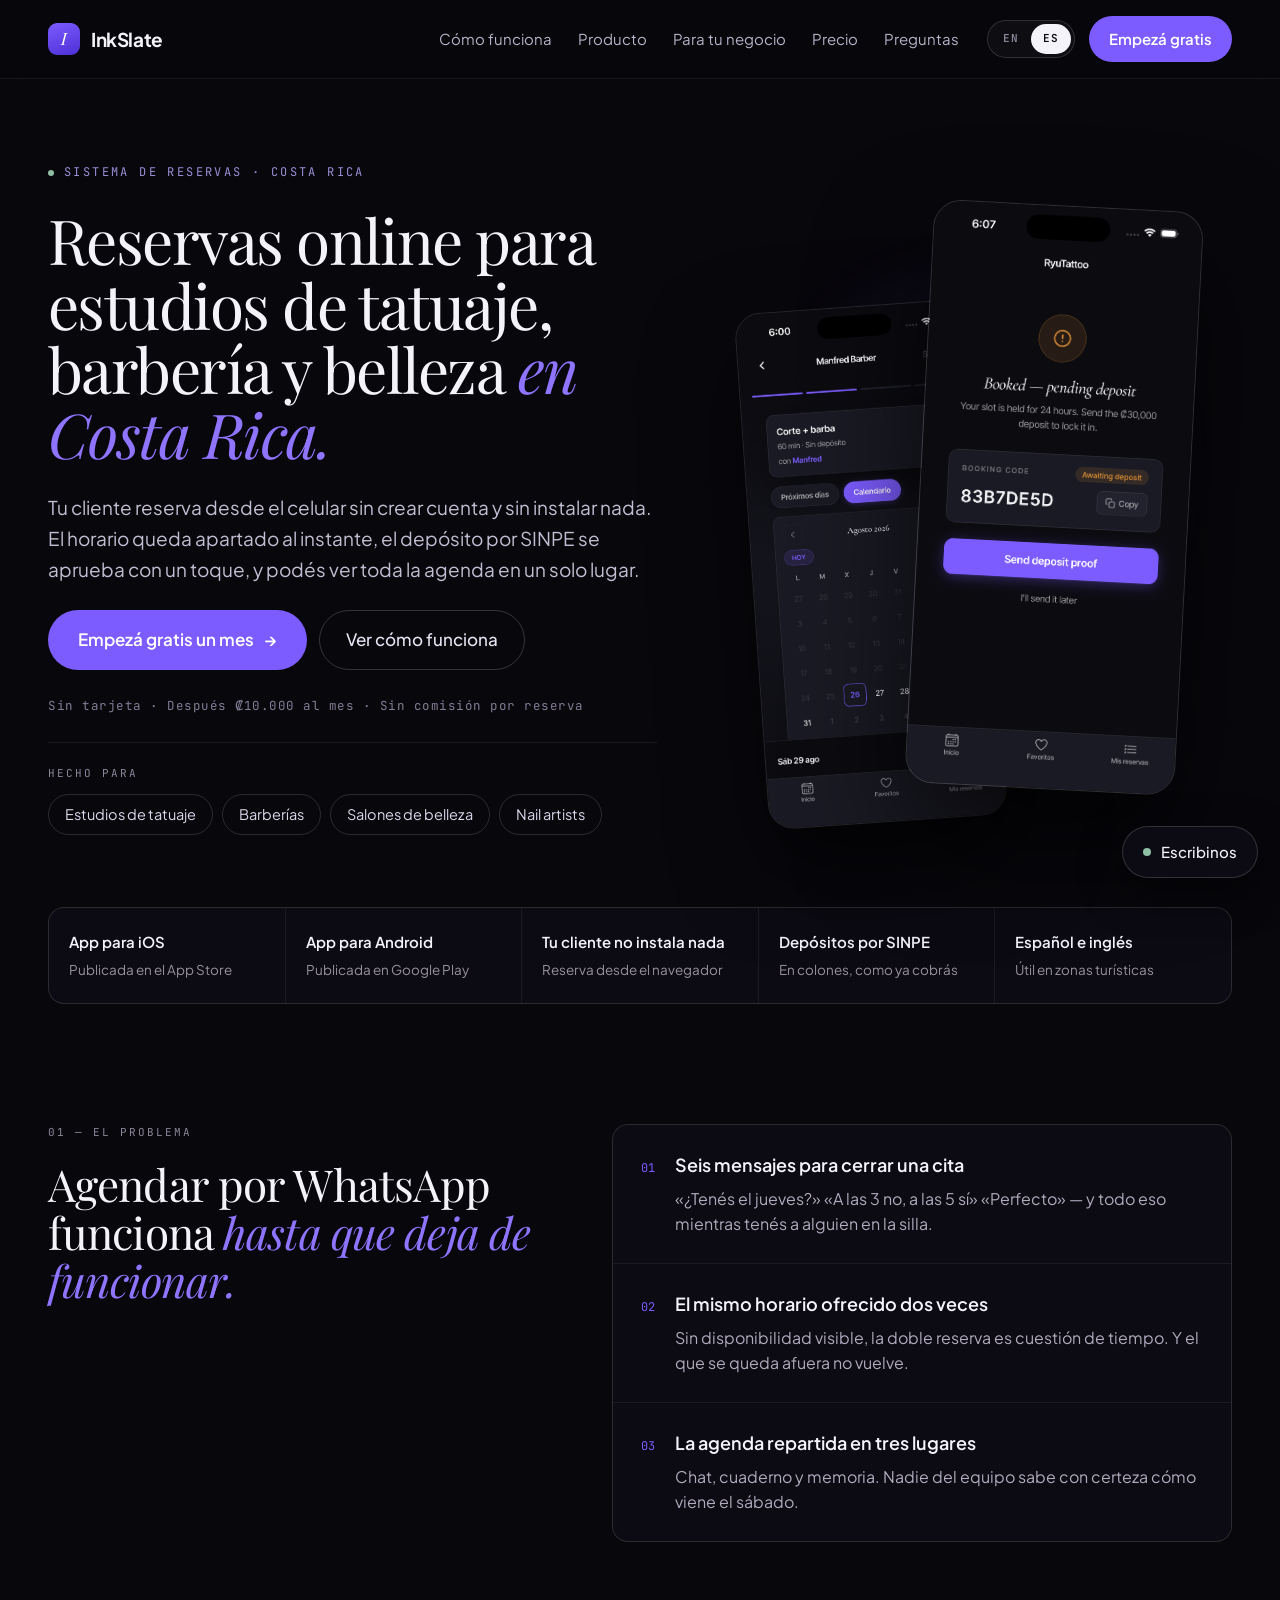
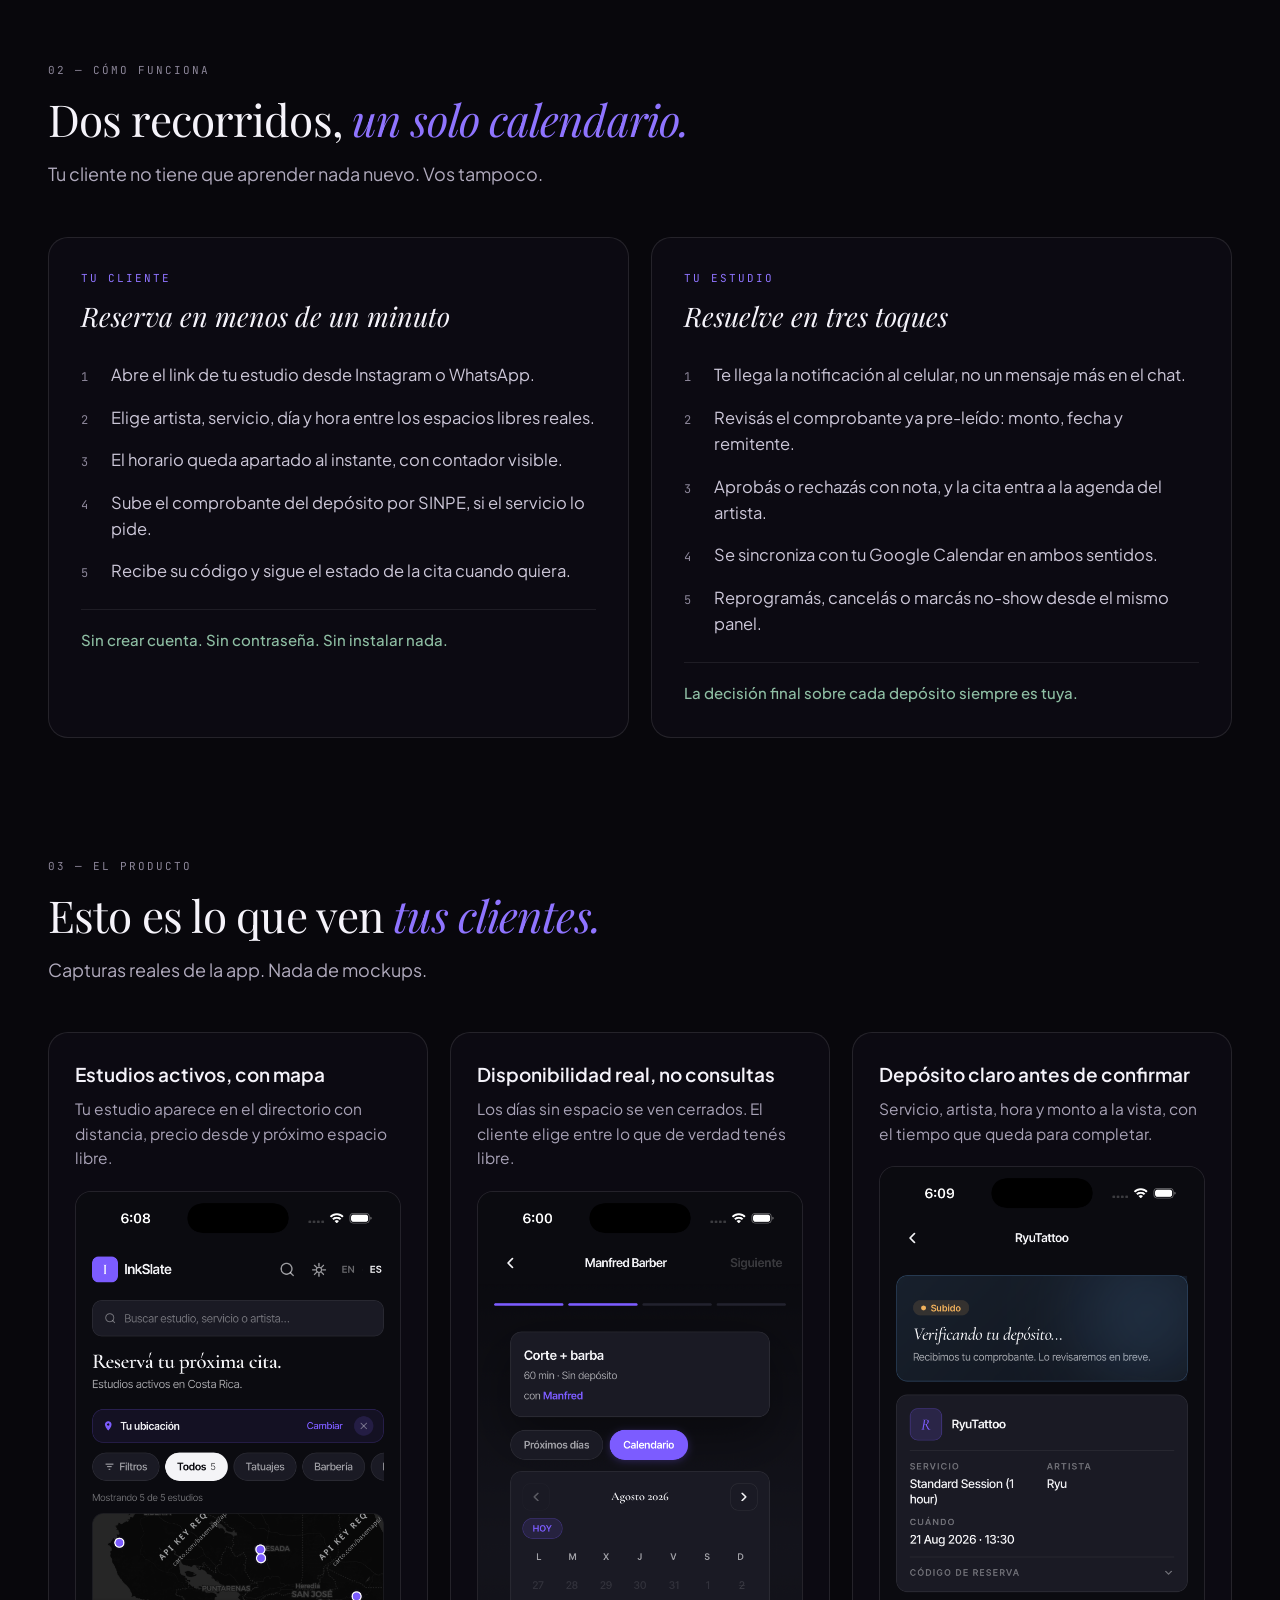
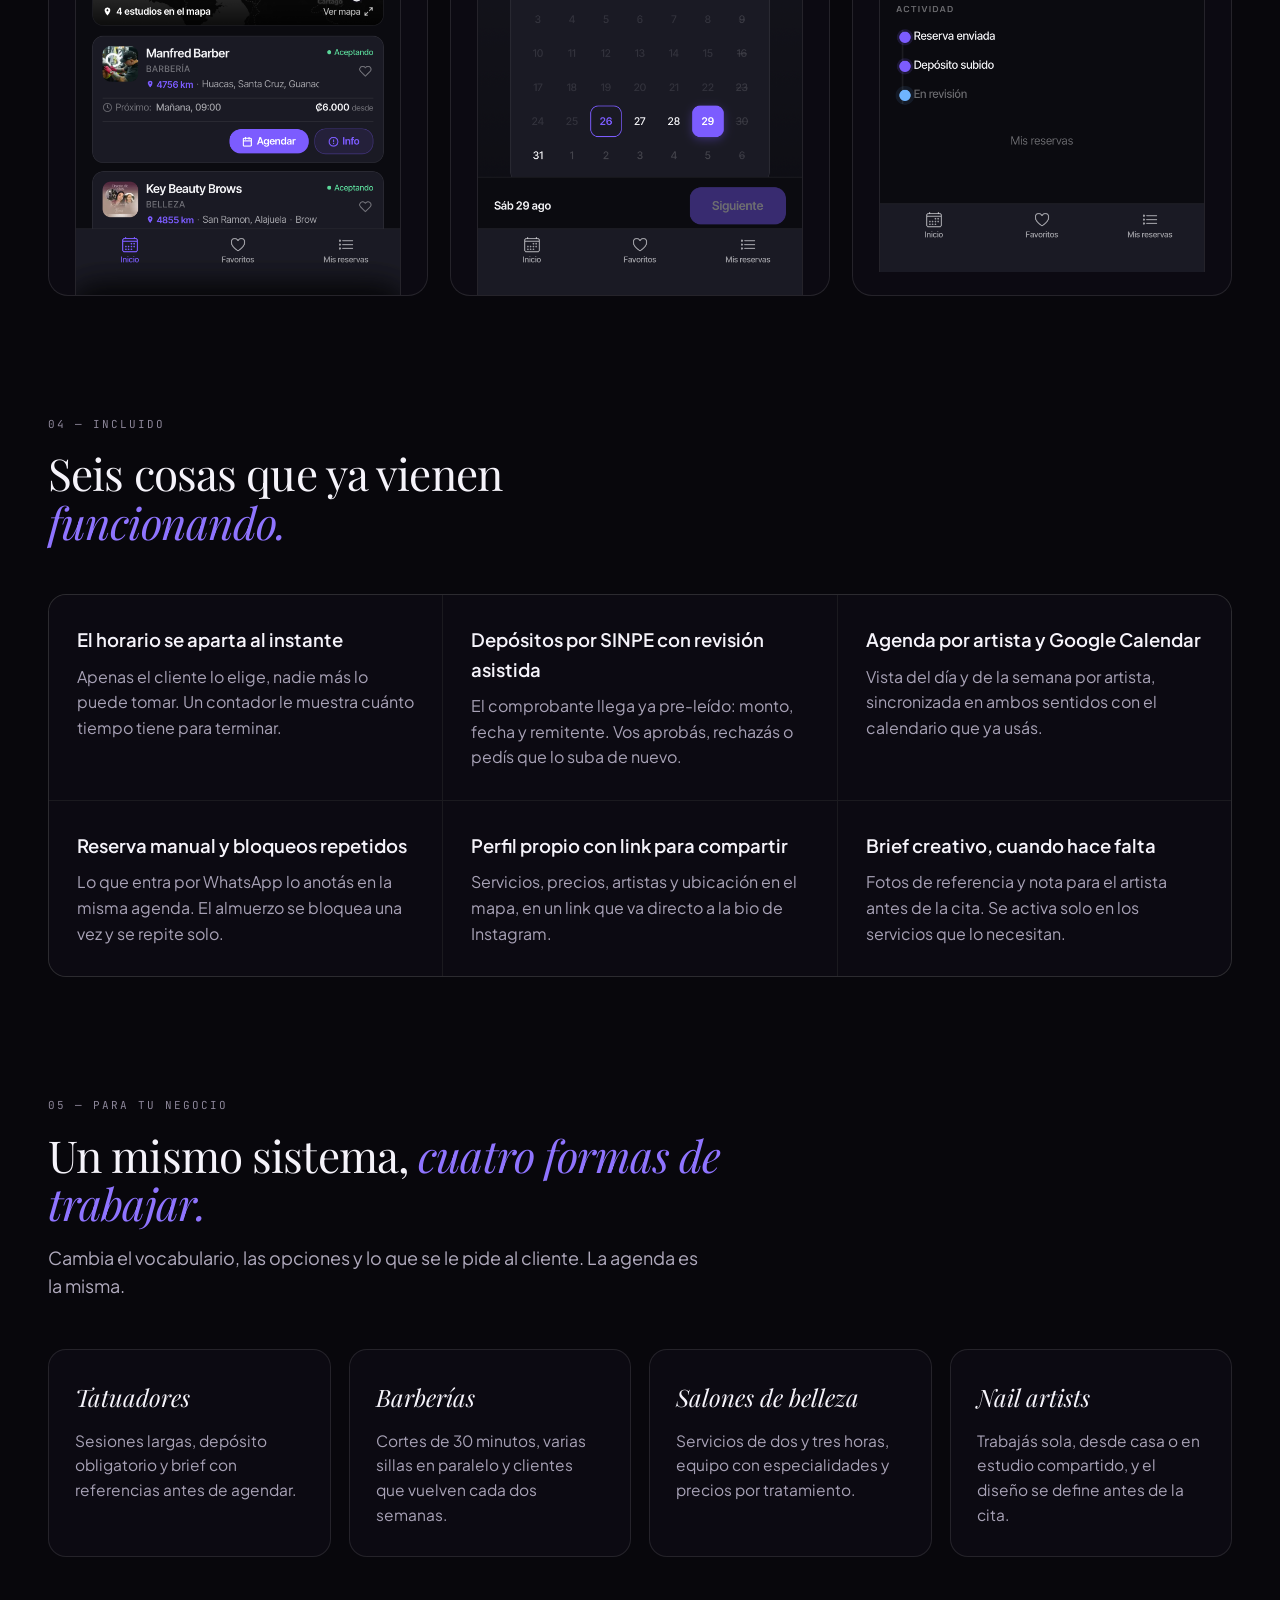
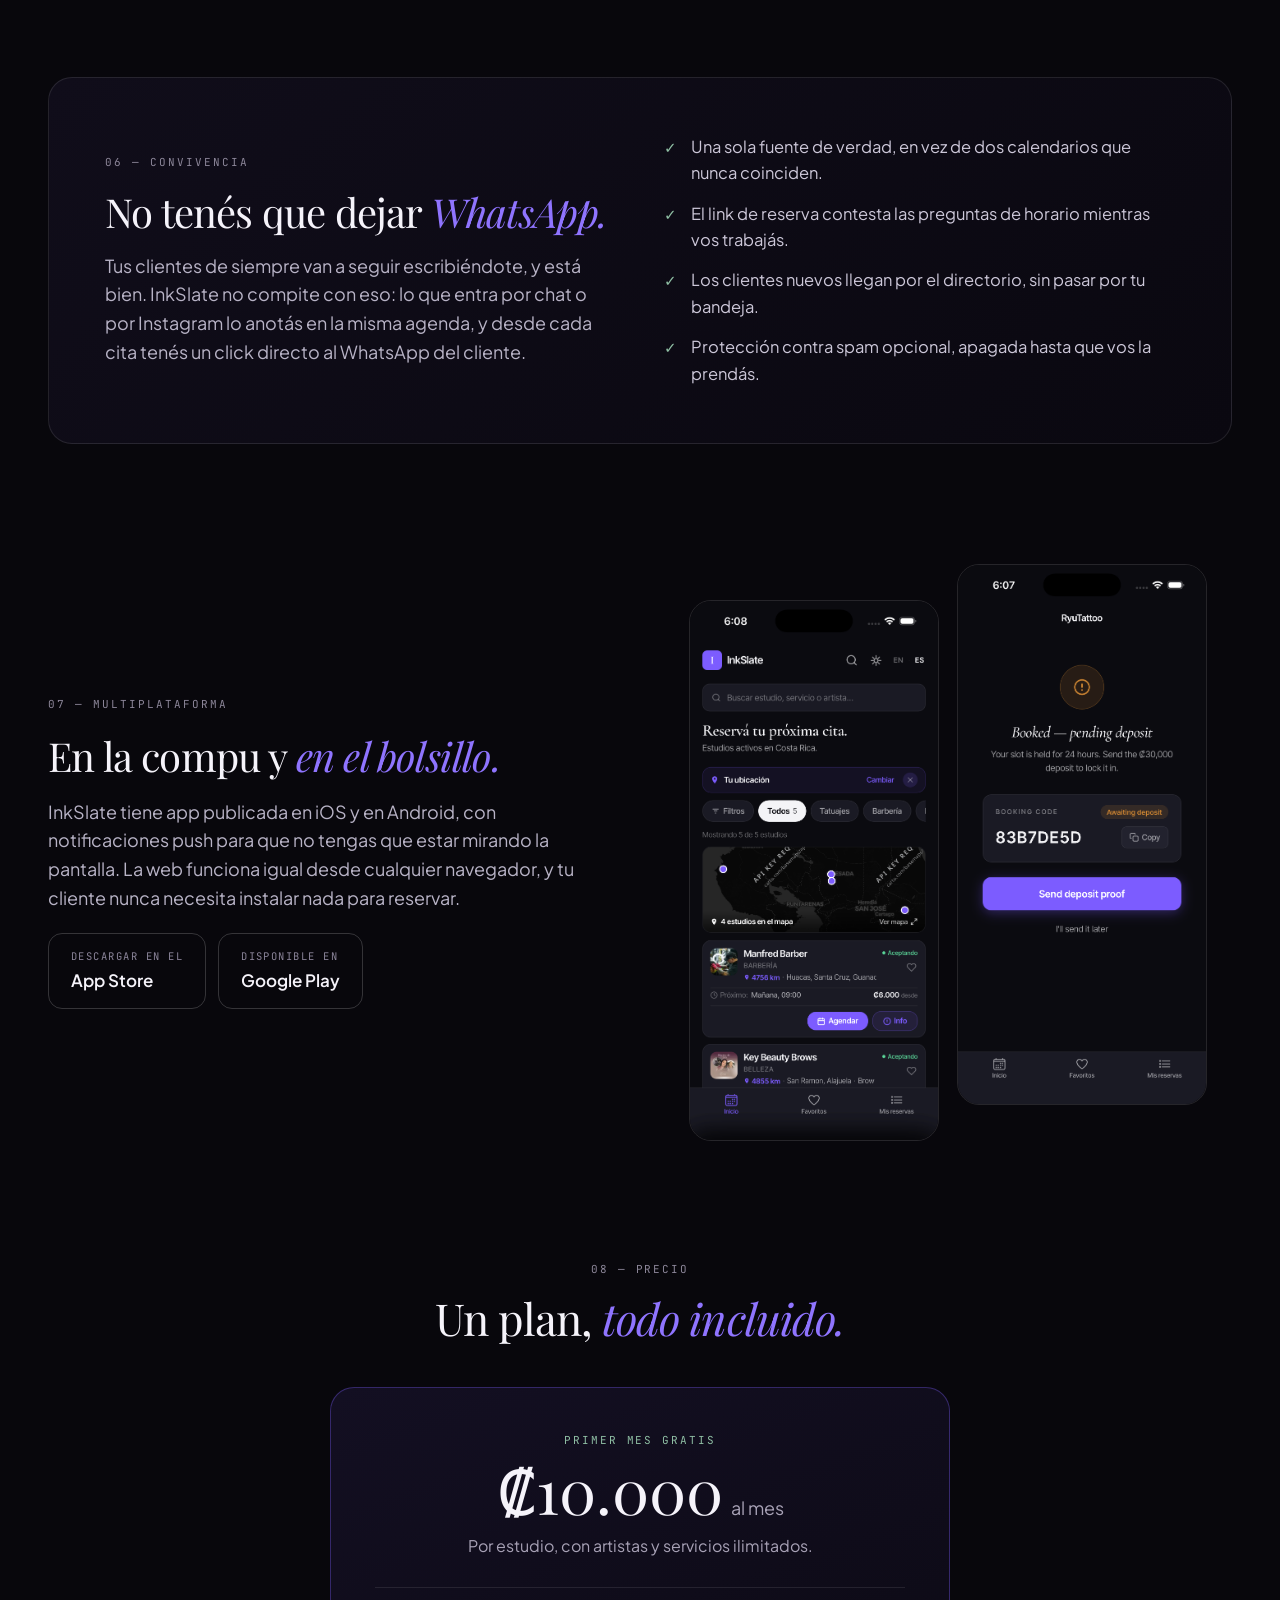
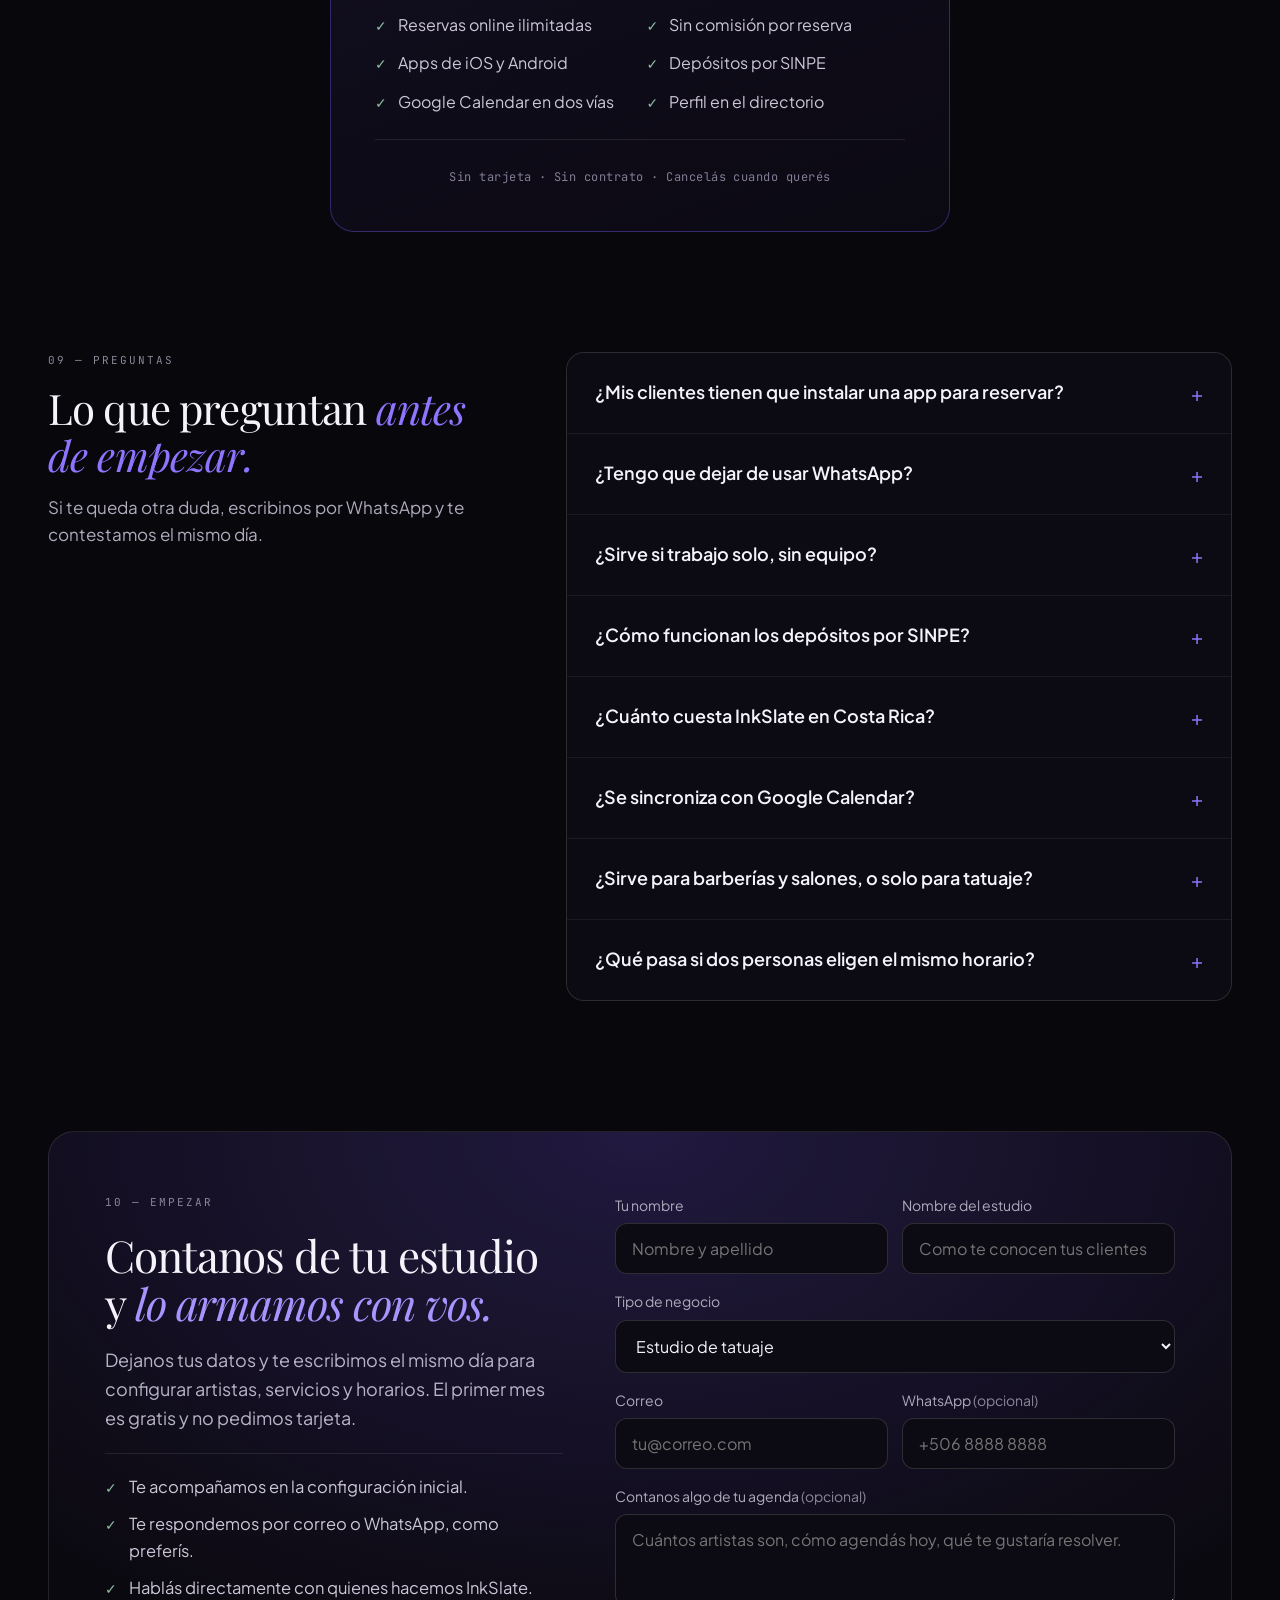
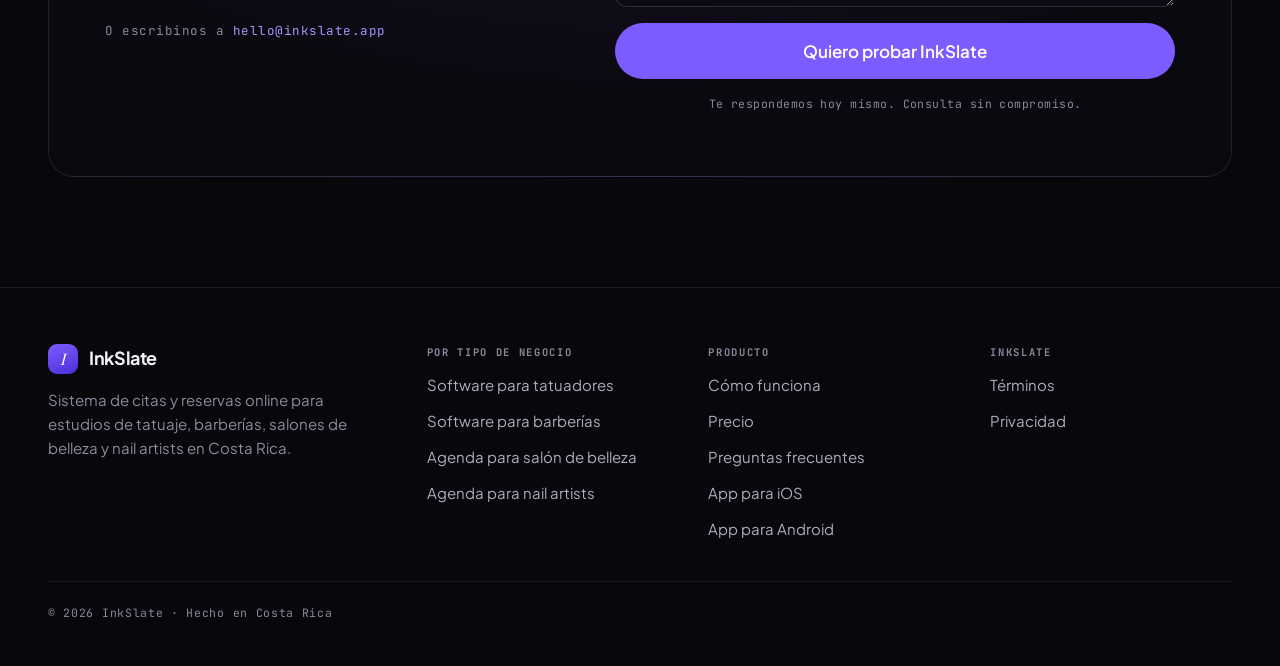
==== commit 27262648: "Update index.html" ====
--- a/index.html
+++ b/index.html
@@ -5,12 +5,12 @@
 <meta name="viewport" content="width=device-width, initial-scale=1" />
 <title>Software de reservas en Costa Rica para tatuaje, barbería y belleza | InkSlate</title>
 <meta name="description" content="InkSlate es el sistema de citas y reservas online para estudios de tatuaje, barberías, salones de belleza y nail artists en Costa Rica. Tu cliente reserva sin crear cuenta, el horario queda apartado al instante y vos gestionás la agenda desde el celular." />
-<link rel="canonical" href="https://inkslate.lat/" />
+<link rel="canonical" href="https://landing.inkslate.lat/" />
 <meta name="robots" content="index, follow, max-image-preview:large" />
 <meta property="og:type" content="website" />
 <meta property="og:locale" content="es_CR" />
 <meta property="og:site_name" content="InkSlate" />
-<meta property="og:url" content="https://inkslate.lat/" />
+<meta property="og:url" content="https://landing.inkslate.lat/" />
 <meta property="og:title" content="Software de reservas en Costa Rica para tatuaje, barbería y belleza" />
 <meta property="og:description" content="Reservas online, agenda por artista y depósitos por SINPE. Tu cliente reserva sin crear cuenta. Primer mes gratis, después ₡10.000 al mes." />
 <meta property="og:image" content="og-image.png" />
@@ -22,7 +22,7 @@
 <link rel="preconnect" href="https://fonts.gstatic.com" crossorigin="" />
 <link rel="preload" as="image" href="./assets/inkslate-reserva-confirmada-codigo.png" />
 <link href="https://fonts.googleapis.com/css2?family=Playfair+Display:ital,wght@0,400..600;1,400..600&family=Plus+Jakarta+Sans:wght@400;500;600;700&family=JetBrains+Mono:wght@400;500&display=swap" rel="stylesheet" />
-<script type="application/ld+json">{"@context":"https://schema.org","@graph":[{"@type":"Organization","@id":"https://inkslate.lat/#org","name":"InkSlate","url":"https://inkslate.lat/","areaServed":{"@type":"Country","name":"Costa Rica"}},{"@type":"SoftwareApplication","name":"InkSlate","applicationCategory":"BusinessApplication","operatingSystem":"iOS, Android, Web","url":"https://inkslate.lat/","publisher":{"@id":"https://inkslate.lat/#org"},"inLanguage":["es","en"],"offers":{"@type":"Offer","price":"10000","priceCurrency":"CRC","availability":"https://schema.org/InStock","description":"Primer mes gratis, después ₡10.000 al mes por estudio."}},{"@type":"FAQPage","mainEntity":[{"@type":"Question","name":"¿Mis clientes tienen que instalar una app para reservar?","acceptedAnswer":{"@type":"Answer","text":"No. El cliente abre el link del estudio desde el navegador y reserva sin crear cuenta ni contraseña. Si querés, también puede usar la app de iOS o Android, pero nunca es obligatorio."}},{"@type":"Question","name":"¿Tengo que dejar de usar WhatsApp?","acceptedAnswer":{"@type":"Answer","text":"No. InkSlate convive con WhatsApp. Lo que llega por chat o Instagram lo anotás manualmente en la misma agenda, así tenés un solo calendario en vez de dos."}},{"@type":"Question","name":"¿Sirve si trabajo solo, sin equipo?","acceptedAnswer":{"@type":"Answer","text":"Sí. Podés tener un único artista con tus servicios, precios y horarios. La agenda por artista sirve igual cuando el artista sos vos."}},{"@type":"Question","name":"¿Cómo funcionan los depósitos por SINPE?","acceptedAnswer":{"@type":"Answer","text":"Definís qué servicios requieren depósito y de cuánto. El cliente sube el comprobante desde el celular, un asistente automático pre-lee el monto, la fecha y el remitente, y vos aprobás o rechazás con un toque."}},{"@type":"Question","name":"¿Cuánto cuesta InkSlate en Costa Rica?","acceptedAnswer":{"@type":"Answer","text":"El primer mes es gratis y después son ₡10.000 al mes por estudio, sin comisión por reserva y sin contrato."}},{"@type":"Question","name":"¿Se sincroniza con Google Calendar?","acceptedAnswer":{"@type":"Answer","text":"Sí, en ambos sentidos: las reservas de InkSlate aparecen en tu Google Calendar y lo que bloqueás allá se refleja en tu disponibilidad."}},{"@type":"Question","name":"¿Sirve para barberías, salones de belleza y nail artists, o solo para tatuaje?","acceptedAnswer":{"@type":"Answer","text":"Sirve para cualquier negocio que trabaje con citas. El vocabulario y las opciones cambian según el tipo de negocio: el brief creativo con fotos de referencia, por ejemplo, se activa solo en los servicios que lo necesitan."}},{"@type":"Question","name":"¿Qué pasa si dos personas eligen el mismo horario?","acceptedAnswer":{"@type":"Answer","text":"No puede pasar. Apenas alguien elige un horario queda apartado para esa persona, con un contador visible del tiempo que tiene para completar la reserva."}}]}]}</script>
+<script type="application/ld+json">{"@context":"https://schema.org","@graph":[{"@type":"Organization","@id":"https://landing.inkslate.lat/#org","name":"InkSlate","url":"https://landing.inkslate.lat/","areaServed":{"@type":"Country","name":"Costa Rica"}},{"@type":"SoftwareApplication","name":"InkSlate","applicationCategory":"BusinessApplication","operatingSystem":"iOS, Android, Web","url":"https://landing.inkslate.lat/","publisher":{"@id":"https://landing.inkslate.lat/#org"},"inLanguage":["es","en"],"offers":{"@type":"Offer","price":"10000","priceCurrency":"CRC","availability":"https://schema.org/InStock","description":"Primer mes gratis, después ₡10.000 al mes por estudio."}},{"@type":"FAQPage","mainEntity":[{"@type":"Question","name":"¿Mis clientes tienen que instalar una app para reservar?","acceptedAnswer":{"@type":"Answer","text":"No. El cliente abre el link del estudio desde el navegador y reserva sin crear cuenta ni contraseña. Si querés, también puede usar la app de iOS o Android, pero nunca es obligatorio."}},{"@type":"Question","name":"¿Tengo que dejar de usar WhatsApp?","acceptedAnswer":{"@type":"Answer","text":"No. InkSlate convive con WhatsApp. Lo que llega por chat o Instagram lo anotás manualmente en la misma agenda, así tenés un solo calendario en vez de dos."}},{"@type":"Question","name":"¿Sirve si trabajo solo, sin equipo?","acceptedAnswer":{"@type":"Answer","text":"Sí. Podés tener un único artista con tus servicios, precios y horarios. La agenda por artista sirve igual cuando el artista sos vos."}},{"@type":"Question","name":"¿Cómo funcionan los depósitos por SINPE?","acceptedAnswer":{"@type":"Answer","text":"Definís qué servicios requieren depósito y de cuánto. El cliente sube el comprobante desde el celular, un asistente automático pre-lee el monto, la fecha y el remitente, y vos aprobás o rechazás con un toque."}},{"@type":"Question","name":"¿Cuánto cuesta InkSlate en Costa Rica?","acceptedAnswer":{"@type":"Answer","text":"El primer mes es gratis y después son ₡10.000 al mes por estudio, sin comisión por reserva y sin contrato."}},{"@type":"Question","name":"¿Se sincroniza con Google Calendar?","acceptedAnswer":{"@type":"Answer","text":"Sí, en ambos sentidos: las reservas de InkSlate aparecen en tu Google Calendar y lo que bloqueás allá se refleja en tu disponibilidad."}},{"@type":"Question","name":"¿Sirve para barberías, salones de belleza y nail artists, o solo para tatuaje?","acceptedAnswer":{"@type":"Answer","text":"Sirve para cualquier negocio que trabaje con citas. El vocabulario y las opciones cambian según el tipo de negocio: el brief creativo con fotos de referencia, por ejemplo, se activa solo en los servicios que lo necesitan."}},{"@type":"Question","name":"¿Qué pasa si dos personas eligen el mismo horario?","acceptedAnswer":{"@type":"Answer","text":"No puede pasar. Apenas alguien elige un horario queda apartado para esa persona, con un contador visible del tiempo que tiene para completar la reserva."}}]}]}</script>
 <style>
   html { scroll-behavior: smooth; }
   body { margin: 0; background: #08070c; -webkit-font-smoothing: antialiased; }
@@ -97,7 +97,7 @@
       <div style="display: flex; flex-direction: column; gap: 26px; min-width: 0;">
         <p style="font-family: 'JetBrains Mono', monospace; font-size: 12px; letter-spacing: .2em; text-transform: uppercase; color: #9b8dd6; display: flex; align-items: center; gap: 10px;"><span style="width: 6px; height: 6px; border-radius: 50%; background: #8fbfa4;"></span><span data-en="Booking system · Costa Rica" data-es="Sistema de reservas · Costa Rica">Booking system · Costa Rica</span></p>
         <h1 style="font-family: 'Playfair Display', serif; font-weight: 400; font-size: 62px; line-height: 1.04; letter-spacing: -0.025em; text-wrap: pretty; margin: 0;" data-en-html="Online booking for tattoo, barbershop and beauty studios <span style=&quot;font-style: italic; color: #8f74ff;&quot;>in Costa Rica.</span>" data-es-html="Reservas online para estudios de tatuaje, barbería y belleza <span style=&quot;font-style: italic; color: #8f74ff;&quot;>en Costa Rica.</span>">Online booking for tattoo, barbershop and beauty studios <span style="font-style: italic; color: #8f74ff;">in Costa Rica.</span></h1>
-        <p style="font-size: 19px; line-height: 1.62; color: #c2bdd0; max-width: 33em; text-wrap: pretty;" data-en="Your client books from their phone with no account and nothing to install. The slot is held instantly, the SINPE deposit is approved with one tap, and you see the whole calendar in one place." data-es="Tu cliente reserva desde el celular sin crear cuenta y sin instalar nada. El horario queda apartado al instante, el depósito por SINPE se aprueba con un toque, y vos ves toda la agenda en un solo lugar.">Your client books from their phone with no account and nothing to install. The slot is held instantly, the SINPE deposit is approved with one tap, and you see the whole calendar in one place.</p>
+        <p style="font-size: 19px; line-height: 1.62; color: #c2bdd0; max-width: 33em; text-wrap: pretty;" data-en="Your client books from their phone with no account and nothing to install. The slot is held instantly, the SINPE deposit is approved with one tap, and you can see the whole calendar in one place." data-es="Tu cliente reserva desde el celular sin crear cuenta y sin instalar nada. El horario queda apartado al instante, el depósito por SINPE se aprueba con un toque, y podés ver toda la agenda en un solo lugar.">Your client books from their phone with no account and nothing to install. The slot is held instantly, the SINPE deposit is approved with one tap, and you can see the whole calendar in one place.</p>
         <div style="display: flex; flex-wrap: wrap; gap: 12px; align-items: center;">
           <a href="#precio" style="background: #7c5cff; color: #fff; font-weight: 600; font-size: 17px; padding: 16px 30px; border-radius: 999px; display: inline-flex; align-items: center; gap: 10px;"><span data-en="Start your free month" data-es="Empezá gratis un mes">Start your free month</span> <span aria-hidden="true">→</span></a>
           <a href="#como-funciona" style="border: 1px solid rgba(255,255,255,.18); color: #e7e3f2; font-weight: 500; font-size: 17px; padding: 15px 26px; border-radius: 999px;" data-en="See how it works" data-es="Ver cómo funciona">See how it works</a>
@@ -366,11 +366,11 @@
           </label>
           <div style="display: grid; grid-template-columns: 1fr 1fr; gap: 14px;">
             <label style="display: flex; flex-direction: column; gap: 7px;"><span style="font-size: 14px; color: #b0aabd;" data-en="Email" data-es="Correo">Email</span><input name="correo" type="email" required="required" autocomplete="email" placeholder="you@email.com" data-ph-en="you@email.com" data-ph-es="tu@correo.com" style="background: #0c0a12; border: 1px solid rgba(255,255,255,.14); border-radius: 12px; padding: 14px 16px; color: #f5f3fa; font-family: inherit; font-size: 16px; min-height: 48px;" /></label>
-            <label style="display: flex; flex-direction: column; gap: 7px;"><span style="font-size: 14px; color: #b0aabd;"><span data-en="WhatsApp" data-es="WhatsApp">WhatsApp</span> <span style="color: #8c8699;" data-en="(optional)" data-es="(opcional)">(optional)</span></span><input name="whatsapp" type="tel" autocomplete="tel" placeholder="8888 8888" style="background: #0c0a12; border: 1px solid rgba(255,255,255,.14); border-radius: 12px; padding: 14px 16px; color: #f5f3fa; font-family: inherit; font-size: 16px; min-height: 48px;" /></label>
+            <label style="display: flex; flex-direction: column; gap: 7px;"><span style="font-size: 14px; color: #b0aabd;"><span data-en="WhatsApp" data-es="WhatsApp">WhatsApp</span> <span style="color: #8c8699;" data-en="(optional)" data-es="(opcional)">(optional)</span></span><input name="whatsapp" type="tel" autocomplete="tel" inputmode="tel" placeholder="+506 8888 8888" pattern="^\+?[0-9\s]{7,15}$" title="Solo números, espacios y un + opcional al inicio (ej: +506 8888 8888)" style="background: #0c0a12; border: 1px solid rgba(255,255,255,.14); border-radius: 12px; padding: 14px 16px; color: #f5f3fa; font-family: inherit; font-size: 16px; min-height: 48px;" /></label>
           </div>
           <label style="display: flex; flex-direction: column; gap: 7px;"><span style="font-size: 14px; color: #b0aabd;"><span data-en="Tell us about your calendar" data-es="Contanos algo de tu agenda">Tell us about your calendar</span> <span style="color: #8c8699;" data-en="(optional)" data-es="(opcional)">(optional)</span></span><textarea name="mensaje" rows="3" placeholder="How many artists, how you book today, what you'd like to solve." data-ph-en="How many artists, how you book today, what you'd like to solve." data-ph-es="Cuántos artistas son, cómo agendás hoy, qué te gustaría resolver." style="background: #0c0a12; border: 1px solid rgba(255,255,255,.14); border-radius: 12px; padding: 14px 16px; color: #f5f3fa; font-family: inherit; font-size: 16px; resize: vertical;"></textarea></label>
           <button type="submit" id="ink-form-btn" style="background: #7c5cff; color: #fff; font-weight: 600; font-size: 17px; padding: 17px 30px; border: 0; border-radius: 999px; font-family: inherit; cursor: pointer; min-height: 54px;" data-en="I want to try InkSlate" data-es="Quiero probar InkSlate">I want to try InkSlate</button>
-          <p id="ink-form-msg" style="font-family: 'JetBrains Mono', monospace; font-size: 11.5px; letter-spacing: .04em; color: #8c8699; text-align: center;" data-en="We reply the same day. No commitment." data-es="Te respondemos el mismo día. Sin compromiso.">We reply the same day. No commitment.</p>
+          <p id="ink-form-msg" style="font-family: 'JetBrains Mono', monospace; font-size: 11.5px; letter-spacing: .04em; color: #8c8699; text-align: center;" data-en="We reply today. No-obligation inquiry." data-es="Te respondemos hoy mismo. Consulta sin compromiso.">We reply today. No-obligation inquiry.</p>
         </form>
       </div>
     </section>
@@ -423,6 +423,12 @@
   const form = document.getElementById('ink-form');
   const btn = document.getElementById('ink-form-btn');
   const msg = document.getElementById('ink-form-msg');
+
+  form.whatsapp.addEventListener('input', () => {
+    let v = form.whatsapp.value.replace(/[^0-9+\s]/g, '');
+    v = v.replace(/(?!^)\+/g, '');
+    form.whatsapp.value = v;
+  });
 
   const texts = {
     en: { sending: 'Sending...', ok: "Done! We'll be in touch soon.", err: 'Something went wrong. DM us on Instagram instead.' },
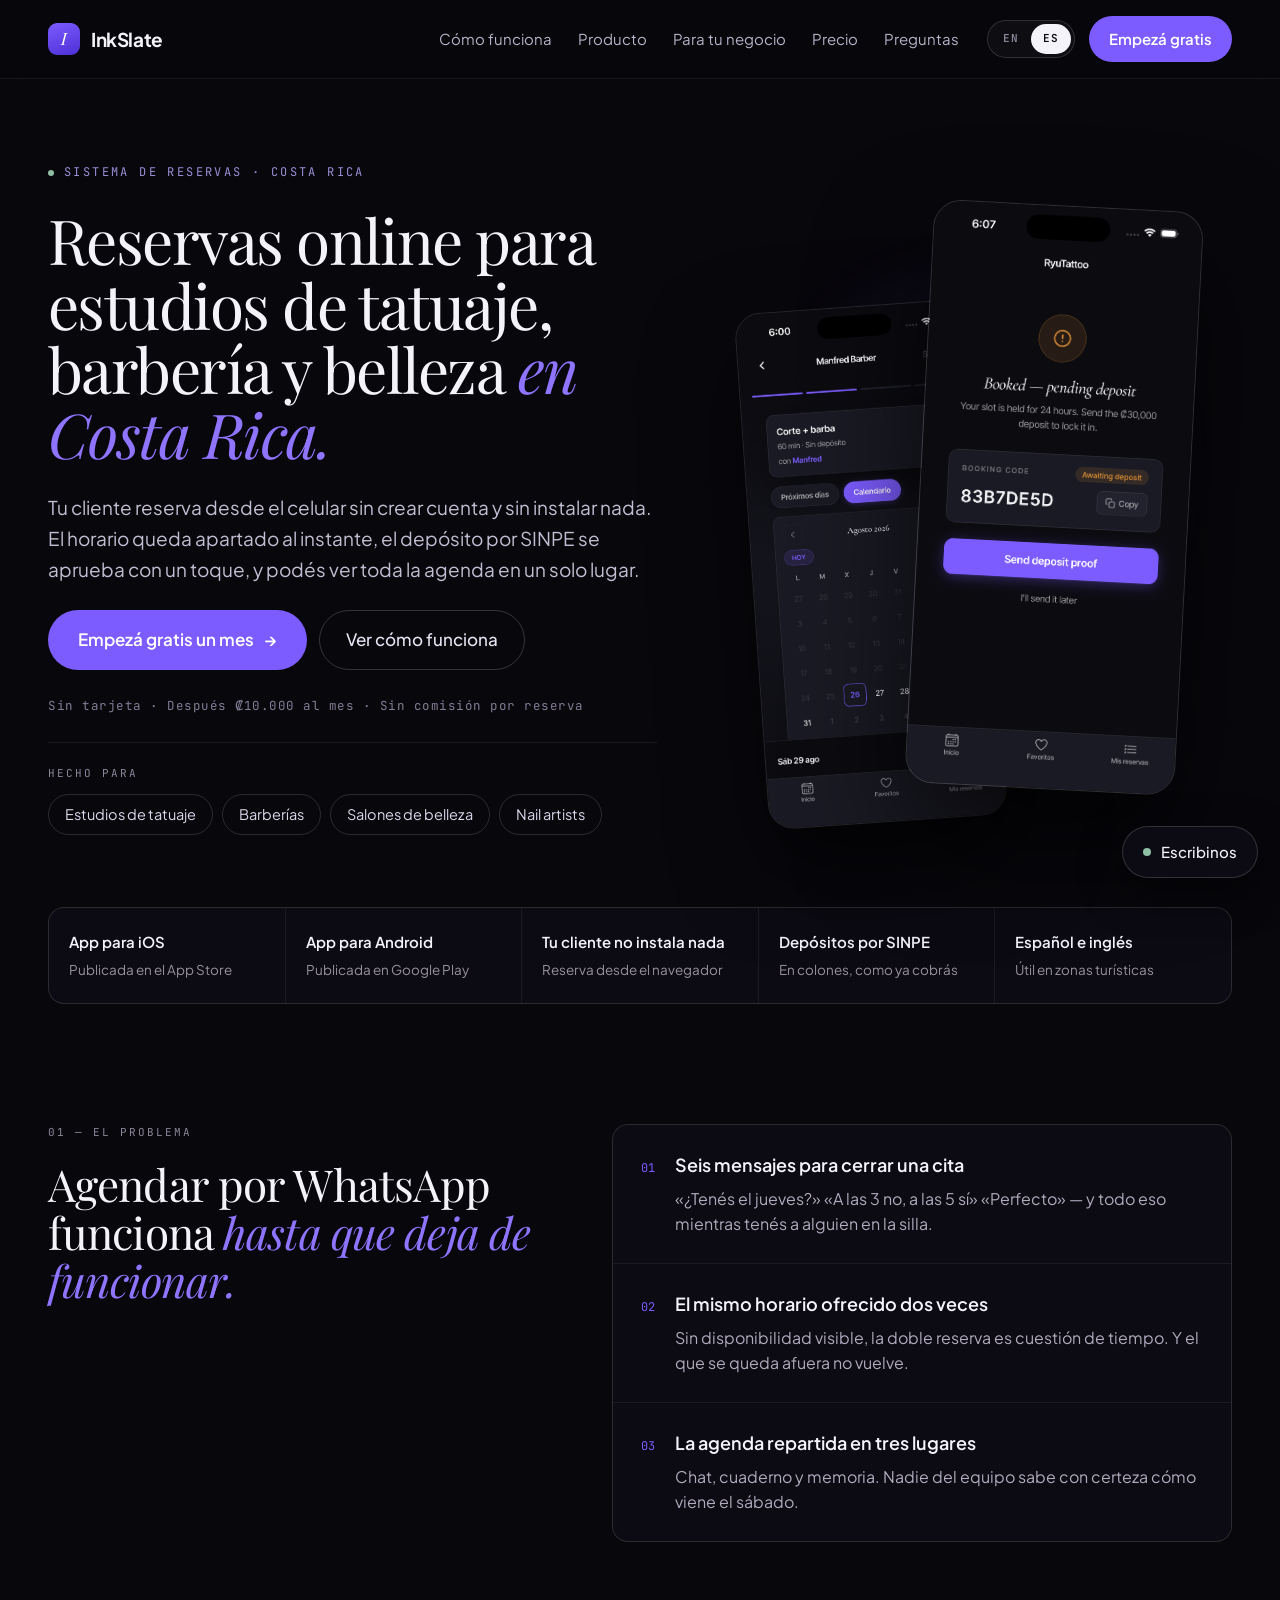
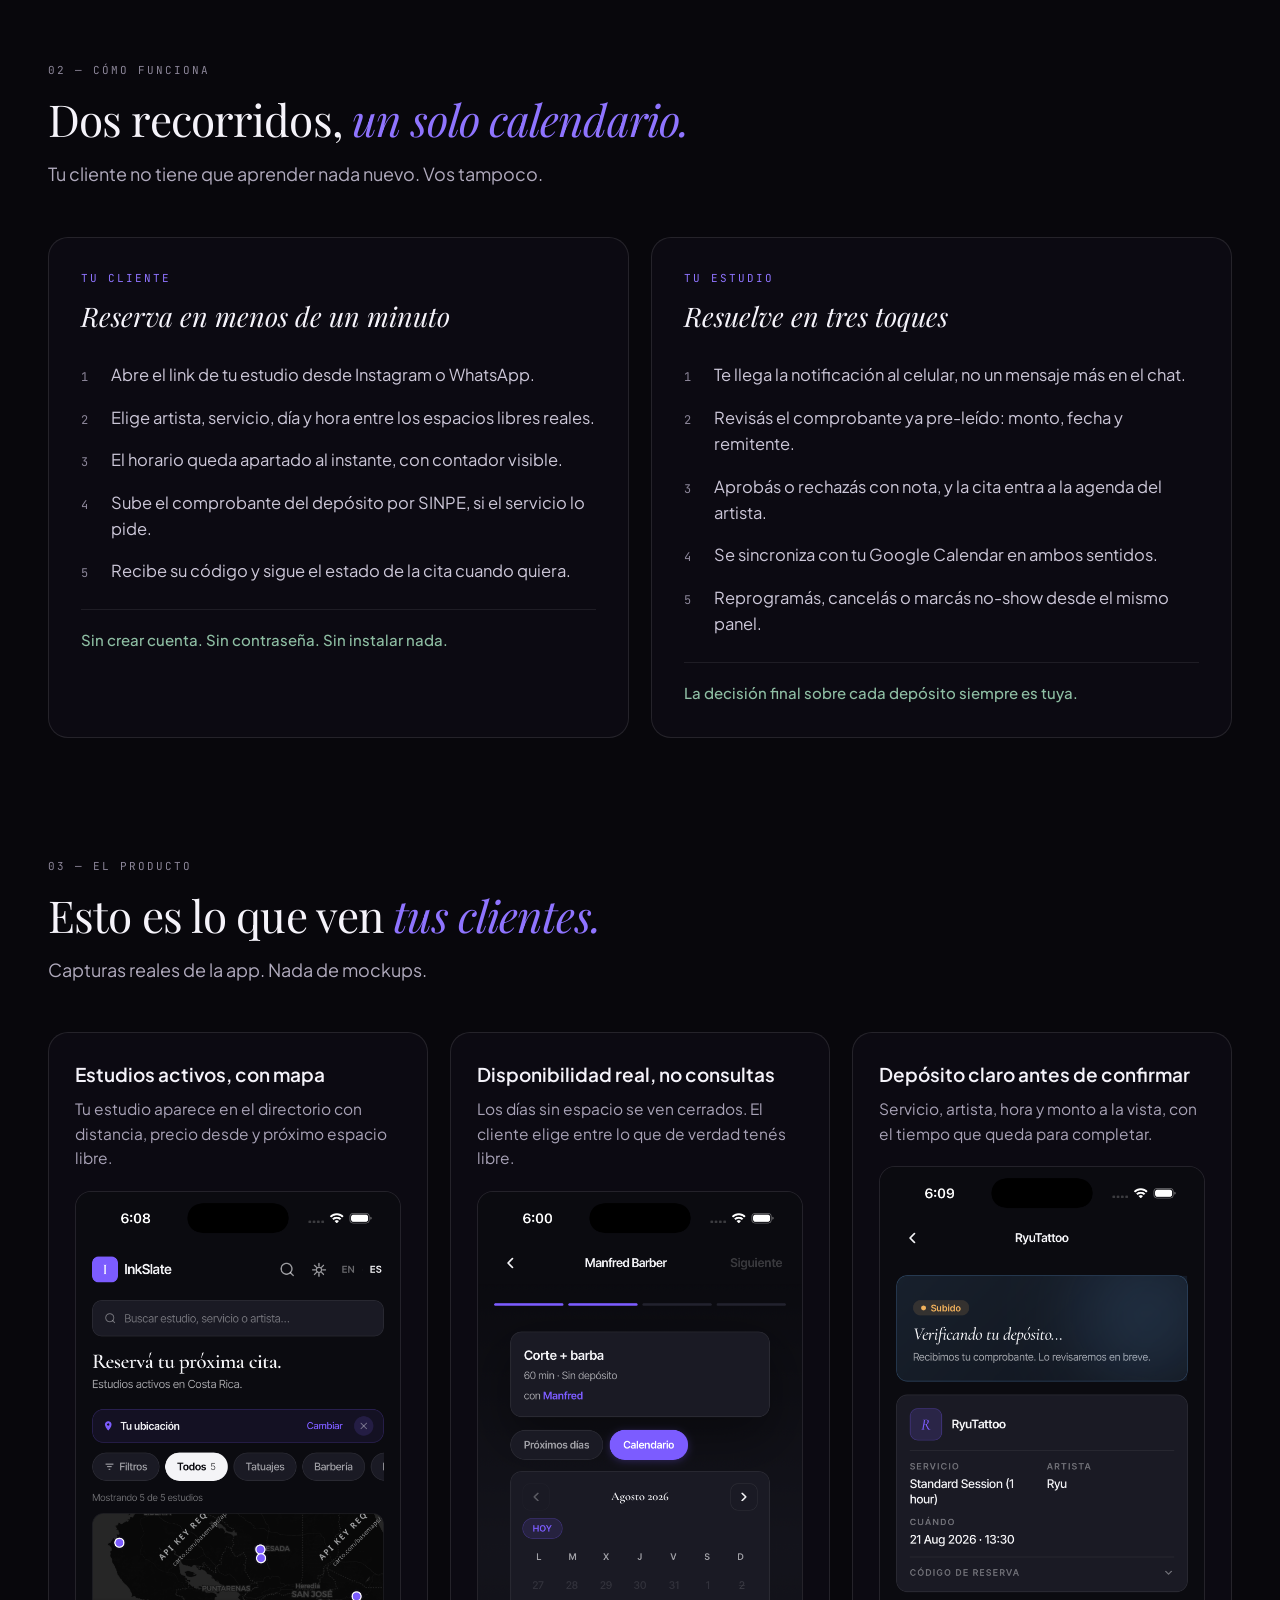
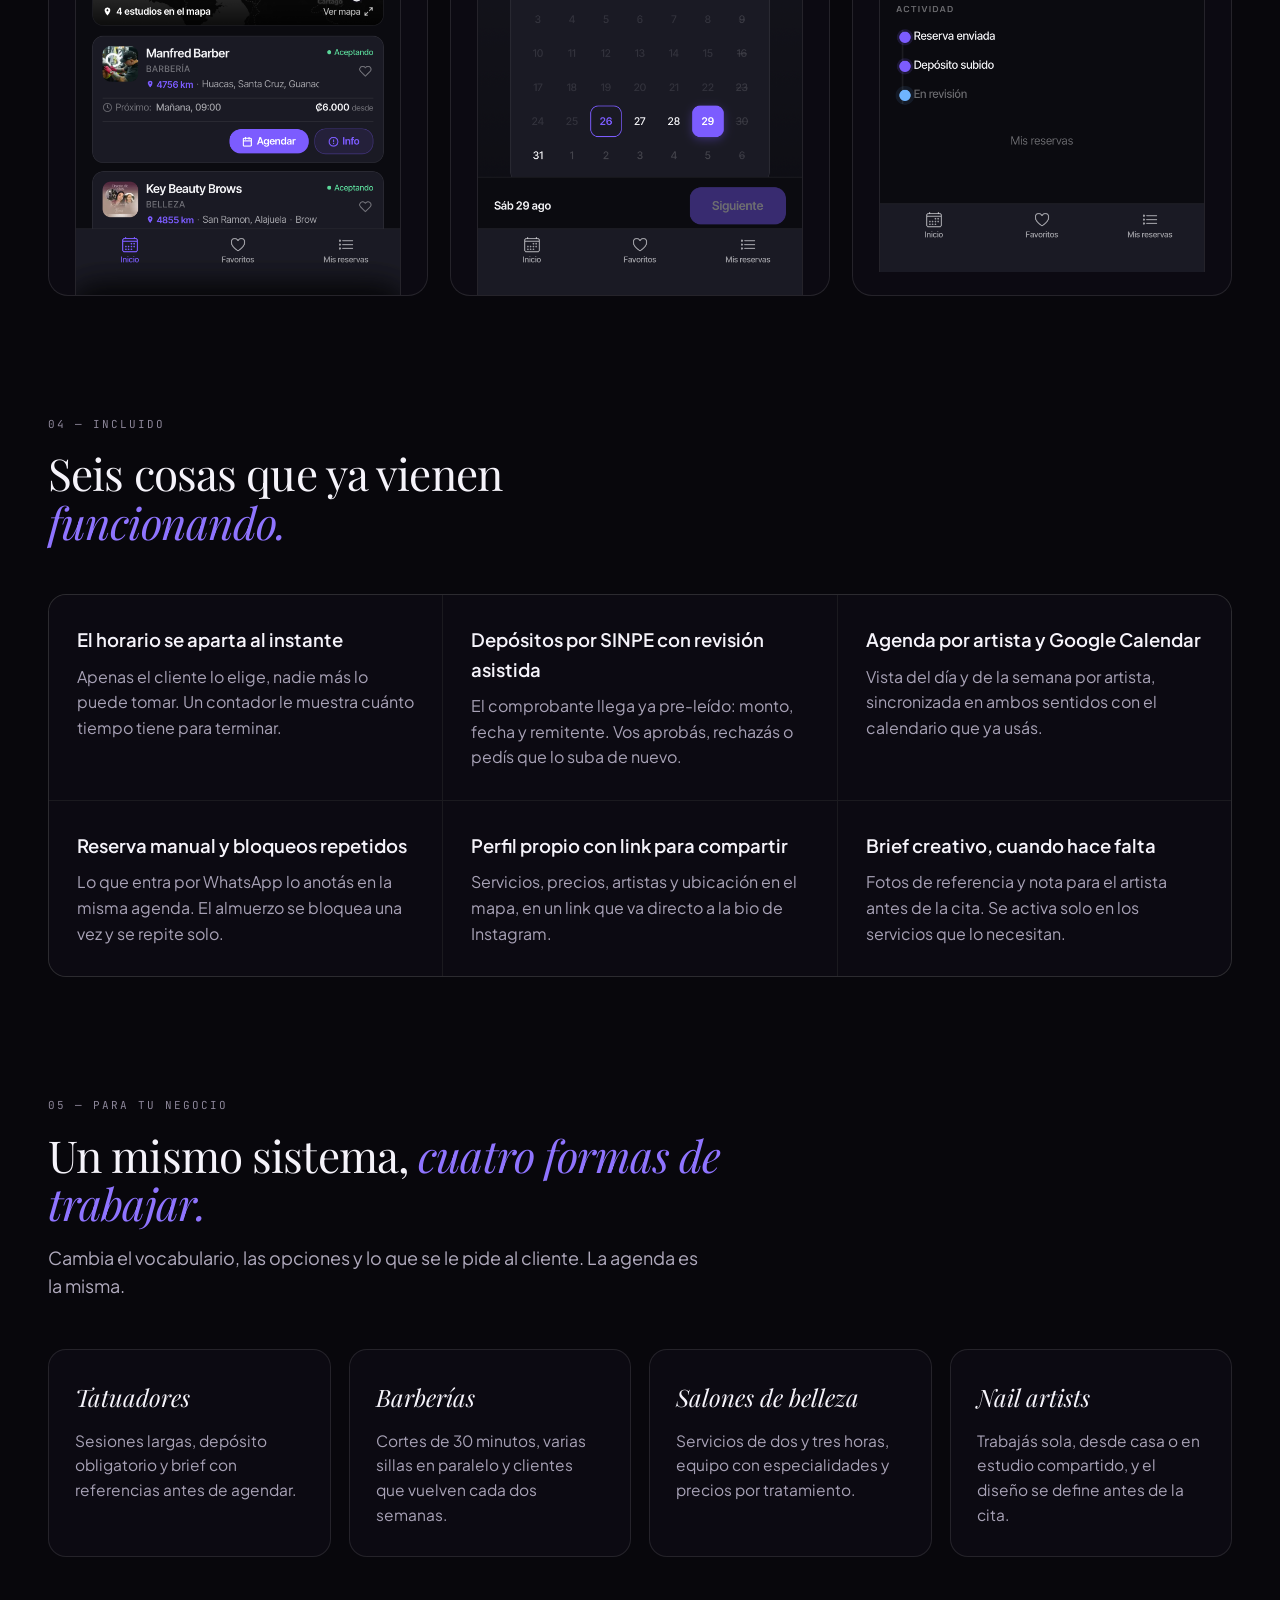
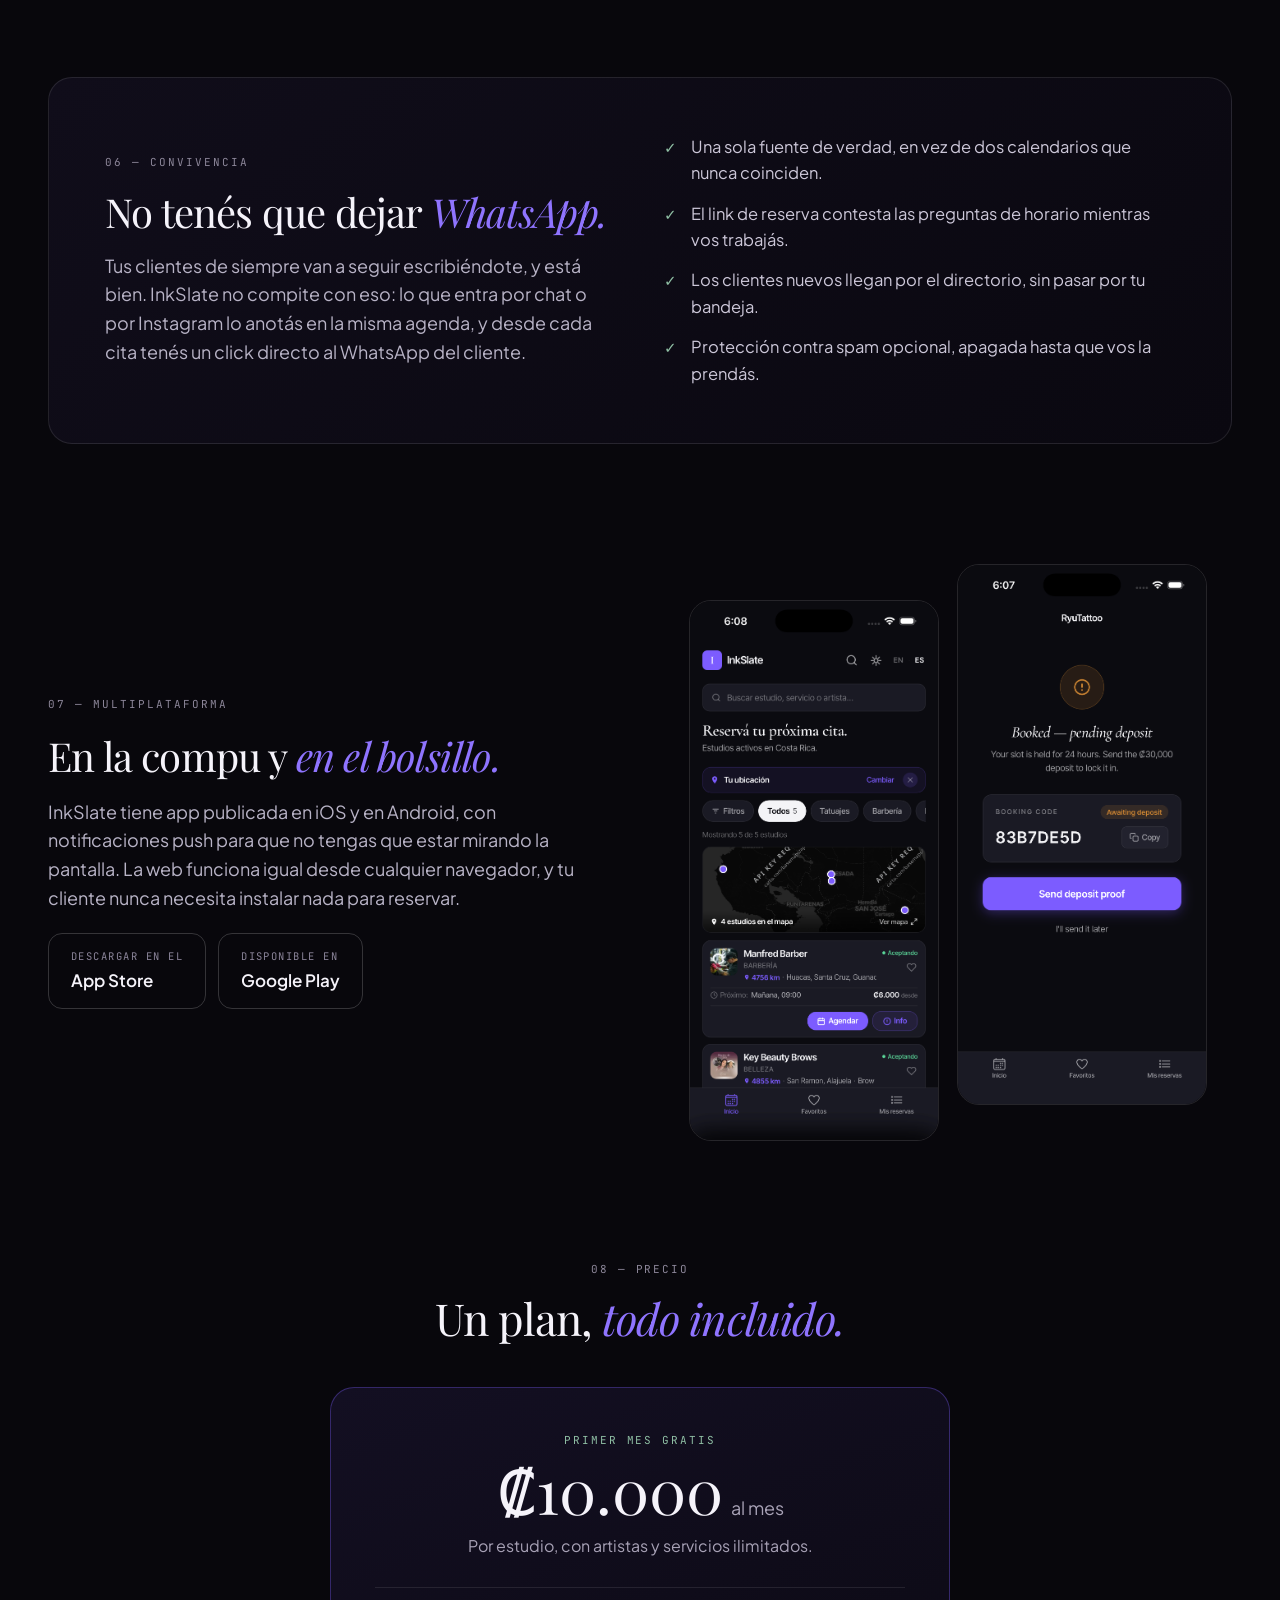
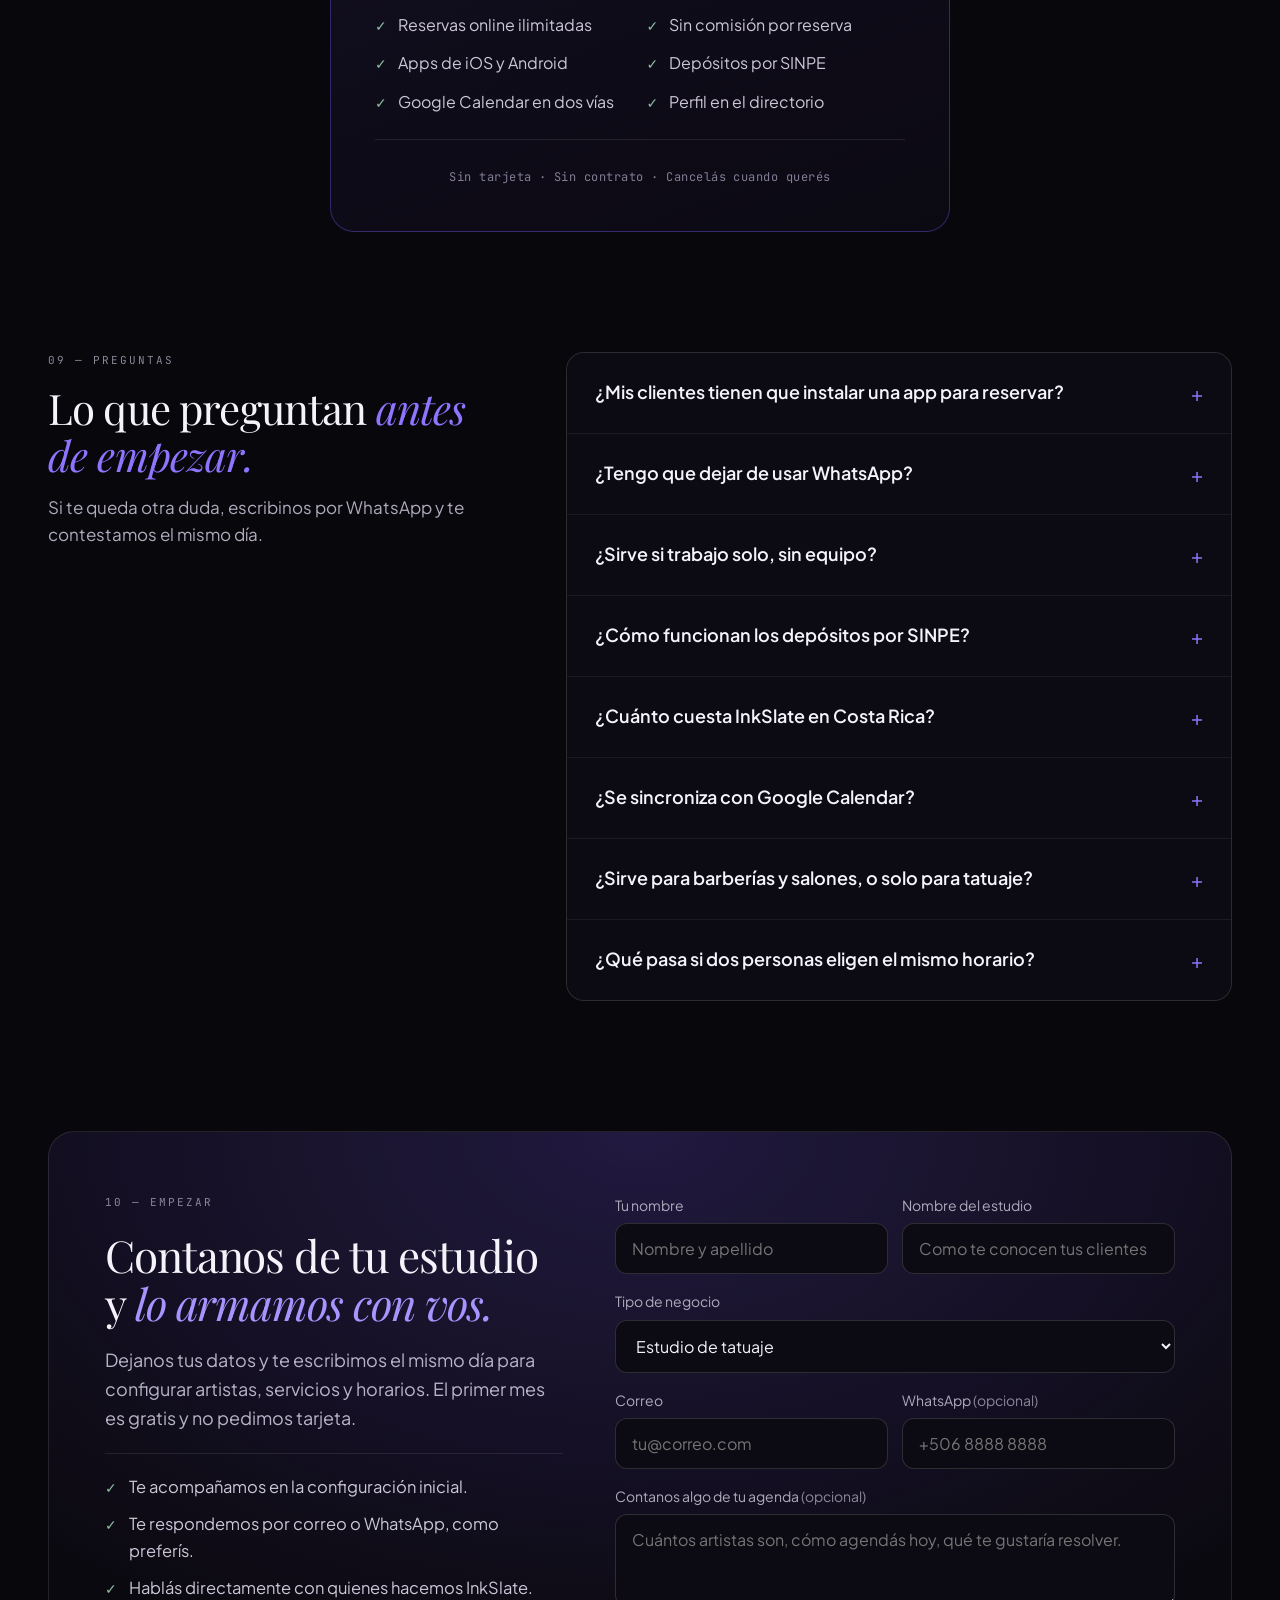
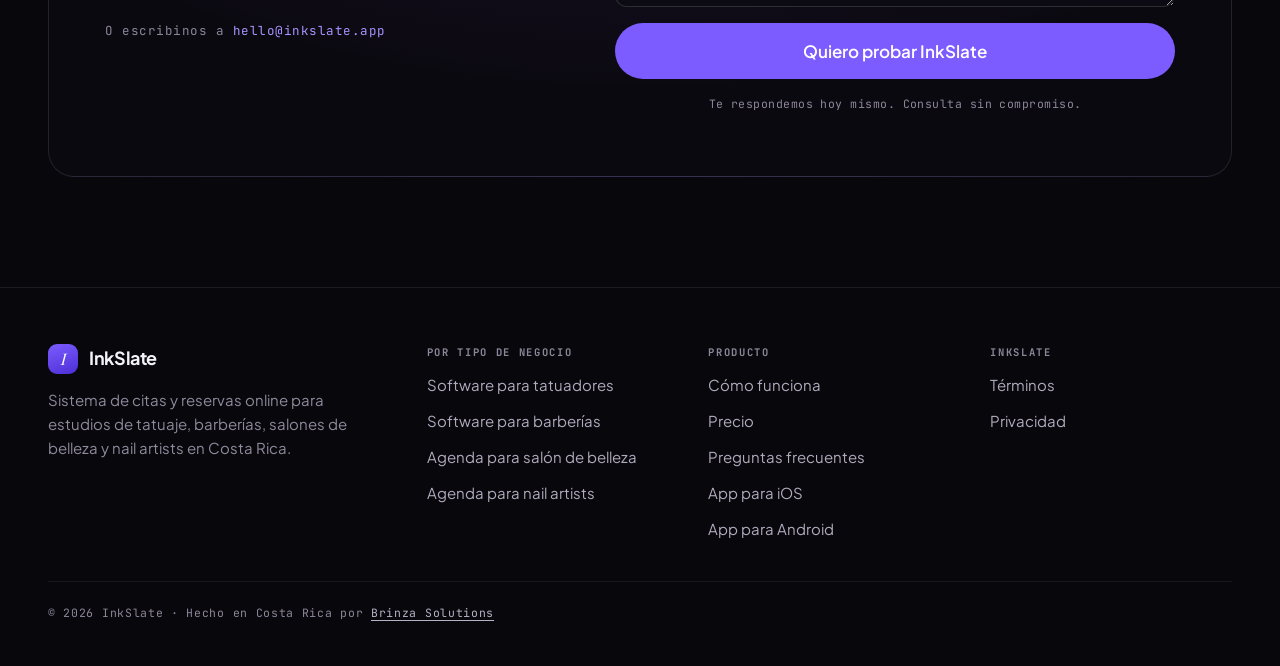
==== commit 2ec1b2d9: "Update index.html" ====
--- a/index.html
+++ b/index.html
@@ -408,7 +408,7 @@
       </div>
     </div>
     <div style="max-width: 1240px; margin: 0 auto; padding: 0 28px 44px;">
-      <p style="border-top: 1px solid rgba(255,255,255,.07); padding-top: 22px; font-family: 'JetBrains Mono', monospace; font-size: 11.5px; letter-spacing: .06em; color: #8c8699;" data-en="© 2026 InkSlate · Made in Costa Rica" data-es="© 2026 InkSlate · Hecho en Costa Rica">© 2026 InkSlate · Made in Costa Rica</p>
+      <p style="border-top: 1px solid rgba(255,255,255,.07); padding-top: 22px; font-family: 'JetBrains Mono', monospace; font-size: 11.5px; letter-spacing: .06em; color: #8c8699;"><span data-en="© 2026 InkSlate · Made in Costa Rica by" data-es="© 2026 InkSlate · Hecho en Costa Rica por">© 2026 InkSlate · Made in Costa Rica by</span> <a href="https://brinzasolutions.com" target="_blank" rel="noopener" style="color: #b6b1c6; text-decoration: underline; text-underline-offset: 3px;">Brinza Solutions</a></p>
     </div>
   </footer>
 
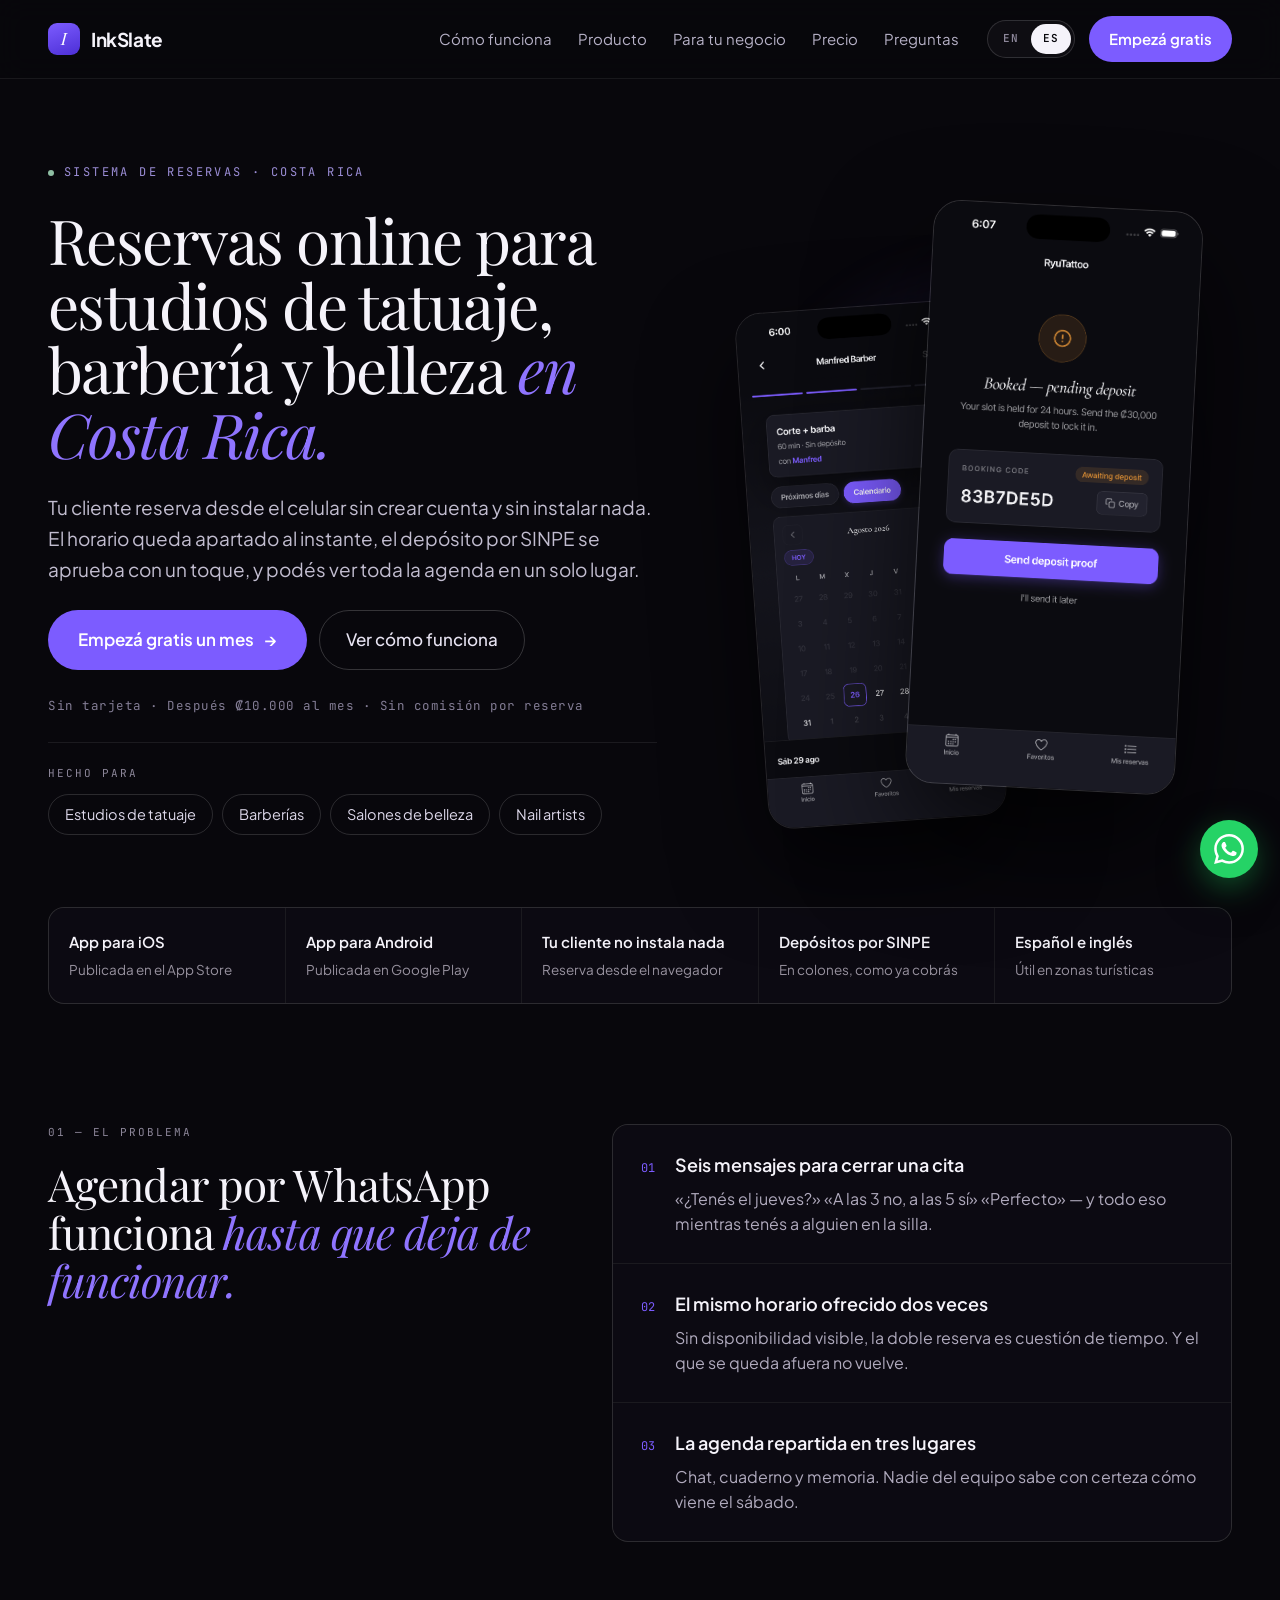
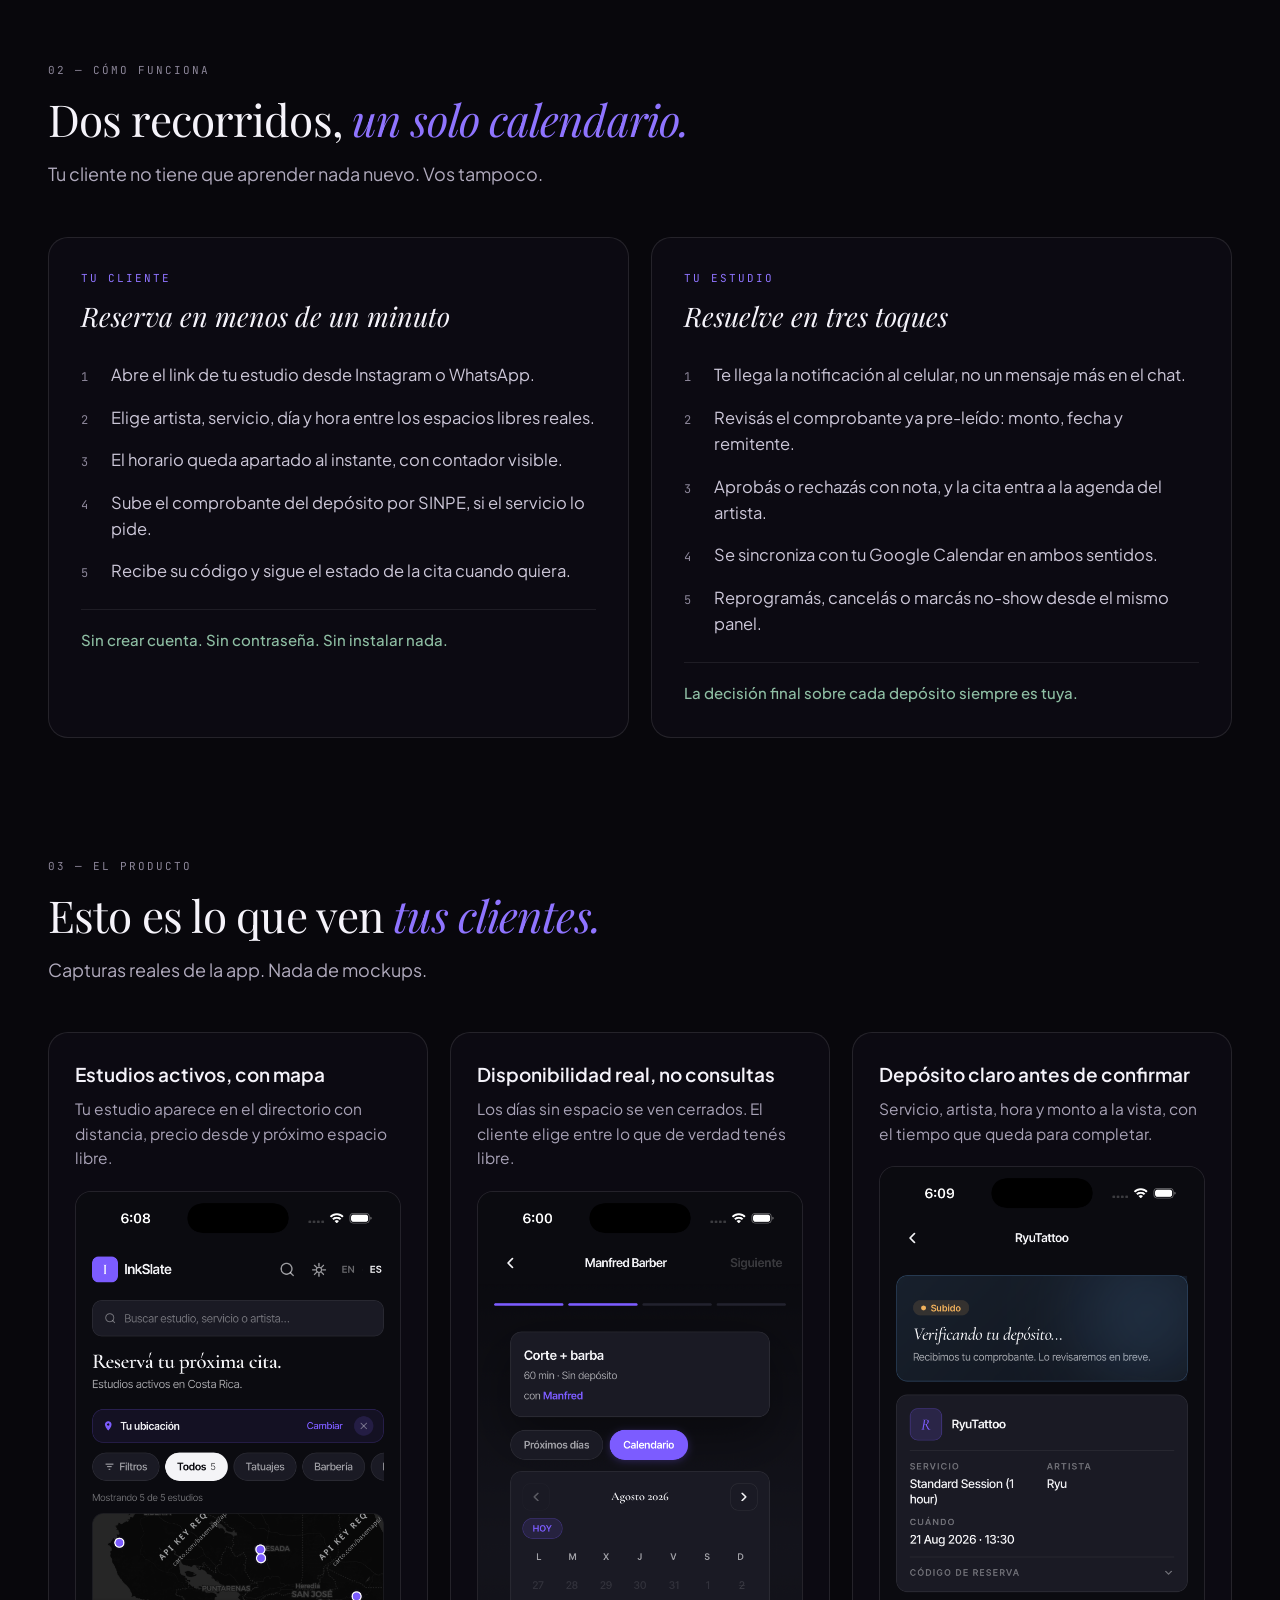
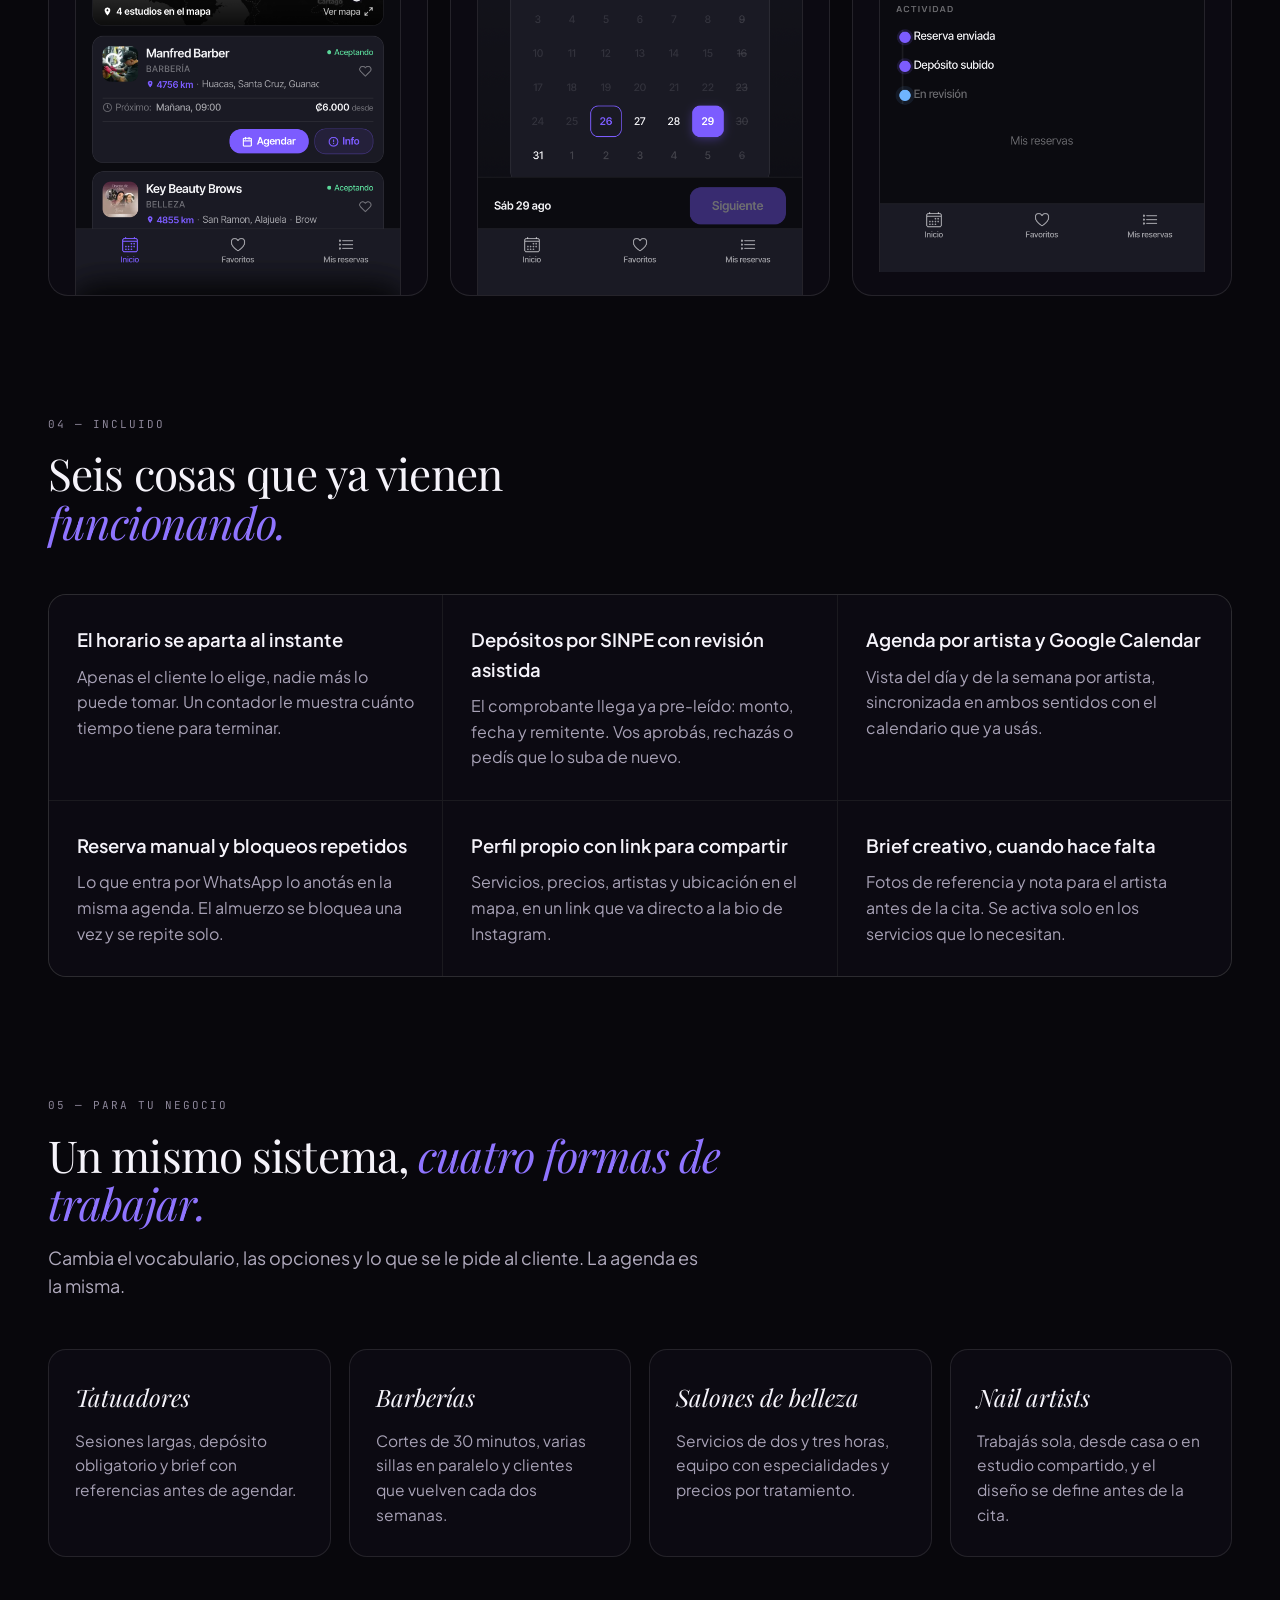
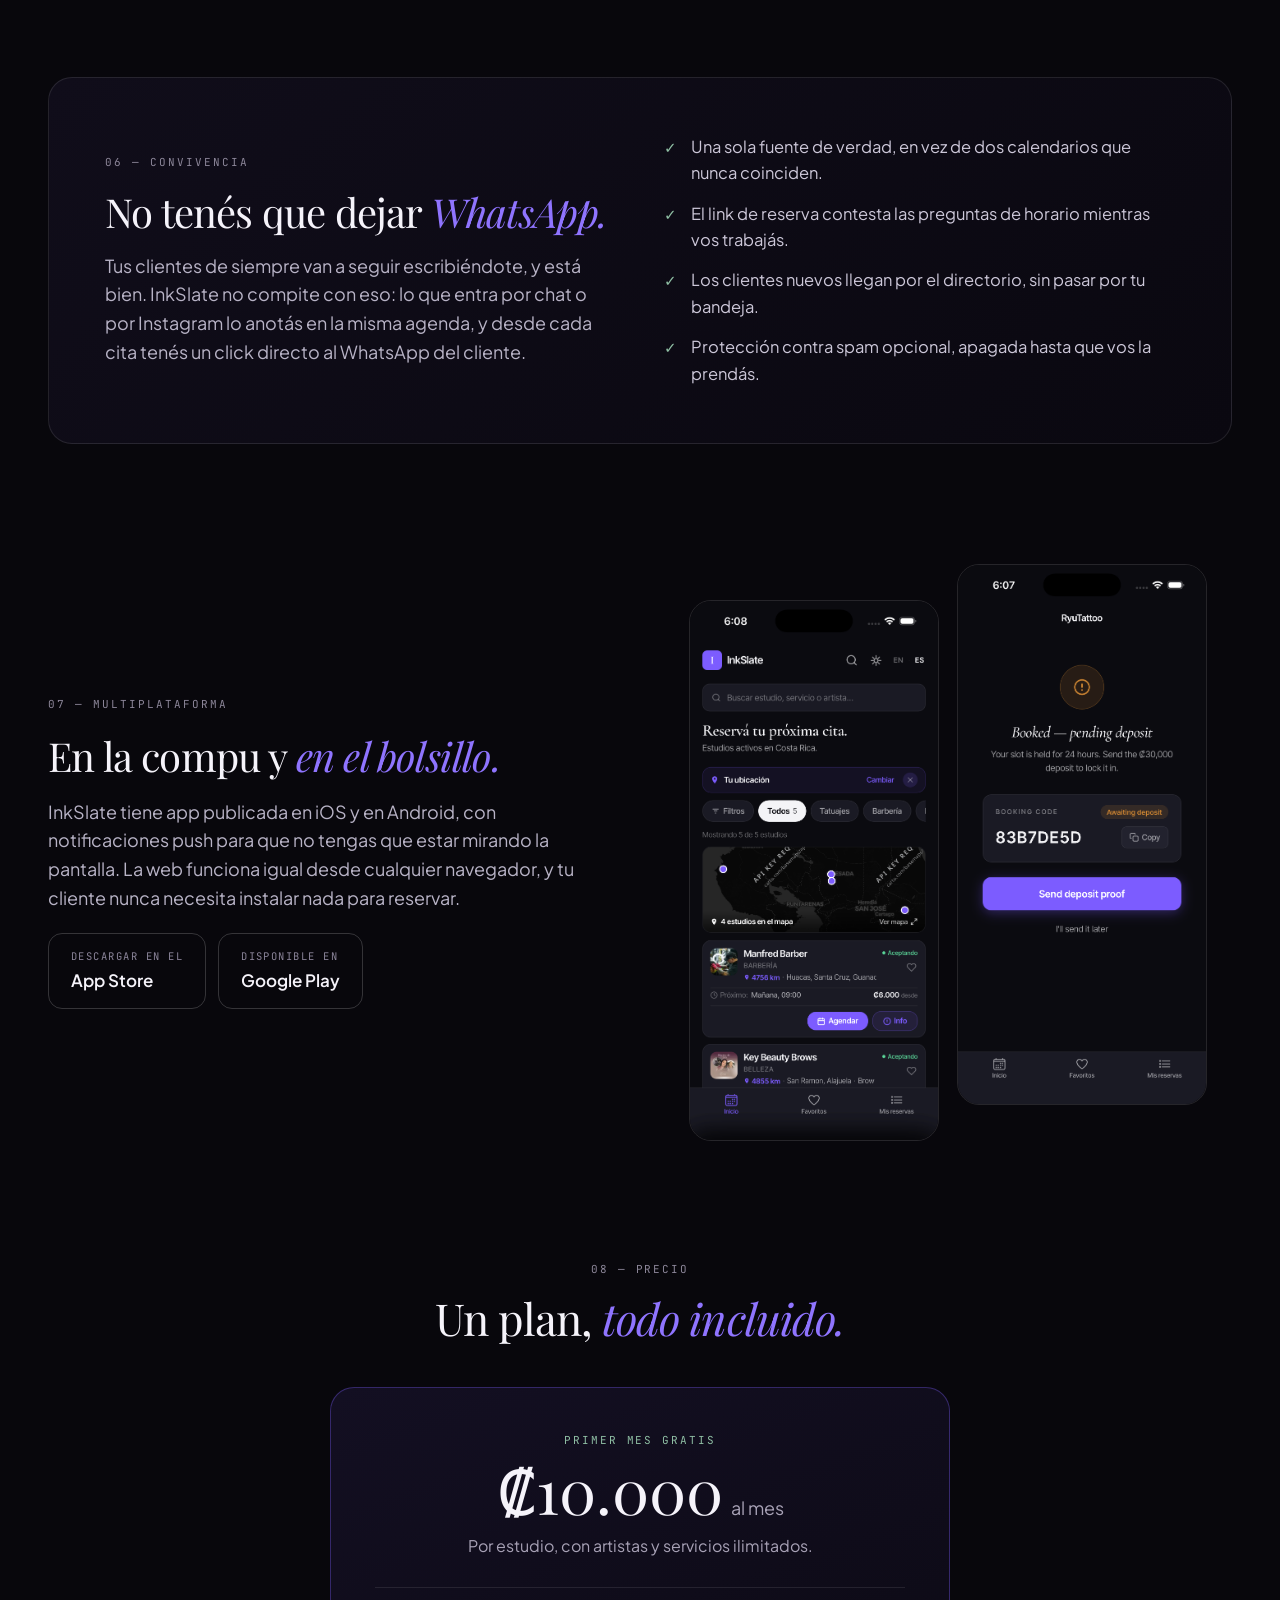
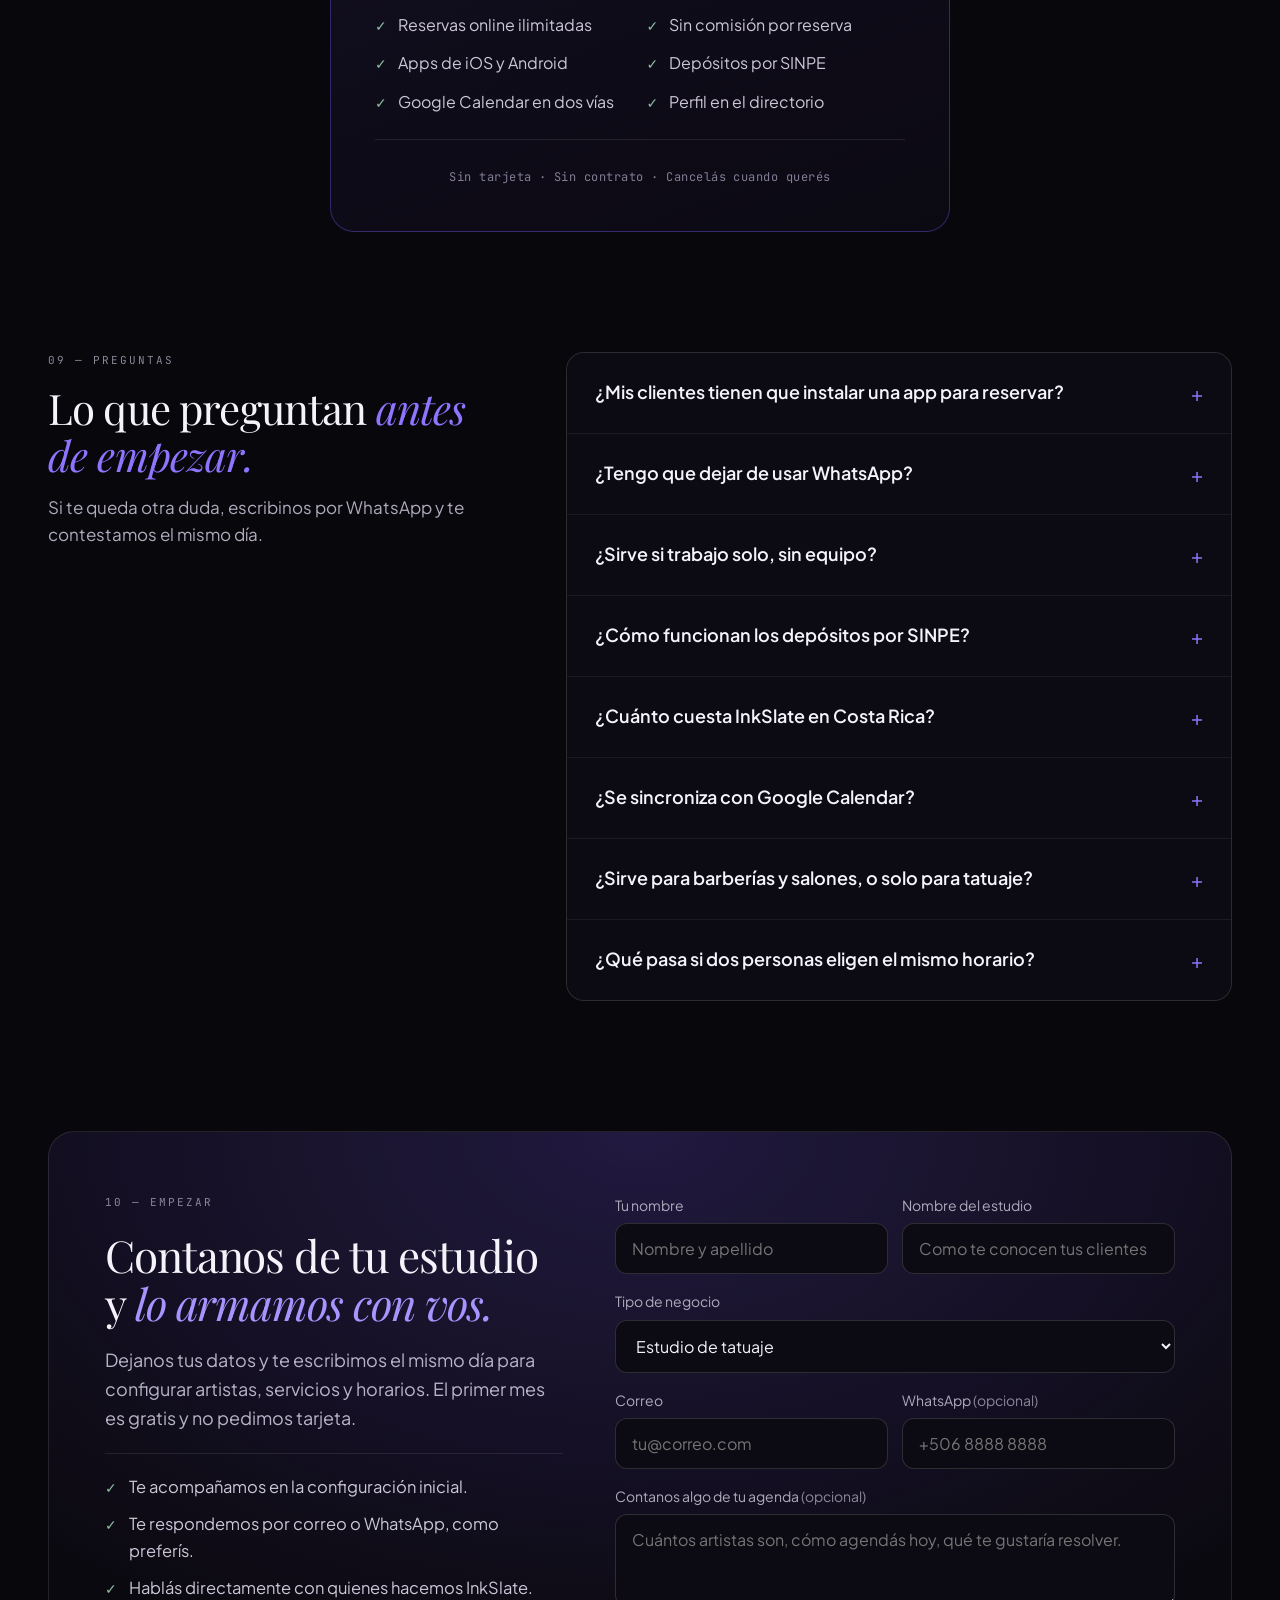
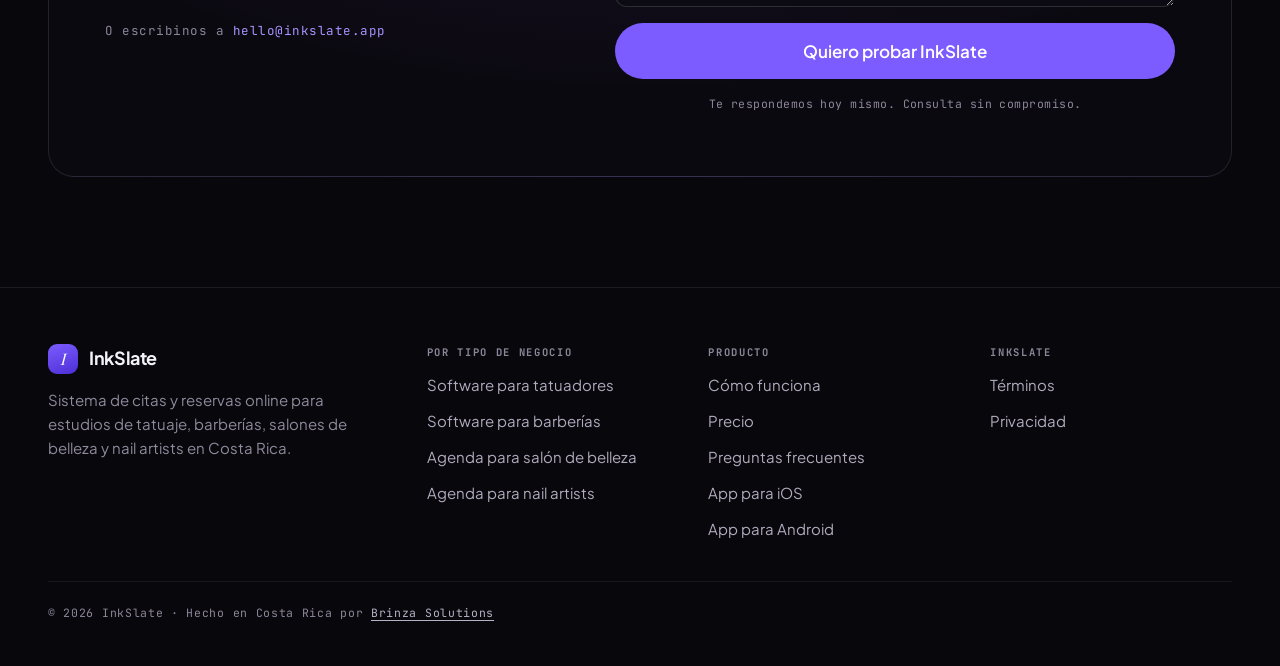
==== commit a7e11424: "contacto" ====
--- a/index.html
+++ b/index.html
@@ -412,7 +412,9 @@
     </div>
   </footer>
 
-  <a href="https://wa.me/50664304601" rel="noopener" aria-label="Escribinos por WhatsApp" style="position: fixed; right: 22px; bottom: 22px; z-index: 50; background: #0c0a12; border: 1px solid rgba(255,255,255,.16); color: #f5f3fa; border-radius: 999px; padding: 13px 20px; font-size: 15px; font-weight: 500; display: flex; align-items: center; gap: 10px; box-shadow: 0 14px 40px rgba(0,0,0,.6);"><span style="width: 8px; height: 8px; border-radius: 50%; background: #8fbfa4;"></span><span data-en="Message us" data-es="Escribinos">Message us</span></a>
+  <a href="https://wa.me/50661621913?text=Hola!%20Me%20interesa%20InkSlate%20para%20mi%20estudio" data-href-es="https://wa.me/50661621913?text=Hola!%20Me%20interesa%20InkSlate%20para%20mi%20estudio" data-href-en="https://wa.me/50661621913?text=Hi!%20I'm%20interested%20in%20InkSlate%20for%20my%20studio" target="_blank" rel="noopener" aria-label="WhatsApp" title="WhatsApp" style="position: fixed; right: 22px; bottom: 22px; z-index: 50; width: 58px; height: 58px; border-radius: 50%; background: #25D366; display: flex; align-items: center; justify-content: center; box-shadow: 0 10px 30px rgba(37,211,102,.35), 0 14px 40px rgba(0,0,0,.6);">
+    <svg width="30" height="30" viewBox="0 0 24 24" fill="#fff" aria-hidden="true"><path d="M17.472 14.382c-.297-.149-1.758-.867-2.03-.967-.273-.099-.471-.148-.67.15-.197.297-.767.966-.94 1.164-.173.199-.347.223-.644.075-.297-.15-1.255-.463-2.39-1.475-.883-.788-1.48-1.761-1.653-2.059-.173-.297-.018-.458.13-.606.134-.133.298-.347.446-.52.149-.174.198-.298.298-.497.099-.198.05-.371-.025-.52-.075-.149-.669-1.612-.916-2.207-.242-.579-.487-.5-.669-.51-.173-.008-.371-.01-.57-.01-.198 0-.52.074-.792.372-.272.297-1.04 1.016-1.04 2.479 0 1.462 1.065 2.875 1.213 3.074.149.198 2.096 3.2 5.077 4.487.709.306 1.262.489 1.694.625.712.227 1.36.195 1.871.118.571-.085 1.758-.719 2.006-1.413.248-.694.248-1.289.173-1.413-.074-.124-.272-.198-.57-.347m-5.421 7.403h-.004a9.87 9.87 0 01-5.031-1.378l-.361-.214-3.741.982.998-3.648-.235-.374a9.86 9.86 0 01-1.51-5.26c.001-5.45 4.436-9.884 9.888-9.884 2.64 0 5.122 1.03 6.988 2.898a9.825 9.825 0 012.893 6.994c-.003 5.45-4.437 9.884-9.885 9.884m8.413-18.297A11.815 11.815 0 0012.05 0C5.495 0 .16 5.335.157 11.892c0 2.096.547 4.142 1.588 5.945L.057 24l6.305-1.654a11.882 11.882 0 005.683 1.448h.005c6.554 0 11.89-5.335 11.893-11.893a11.821 11.821 0 00-3.48-8.413z"/></svg>
+  </a>
 
 </div>
 
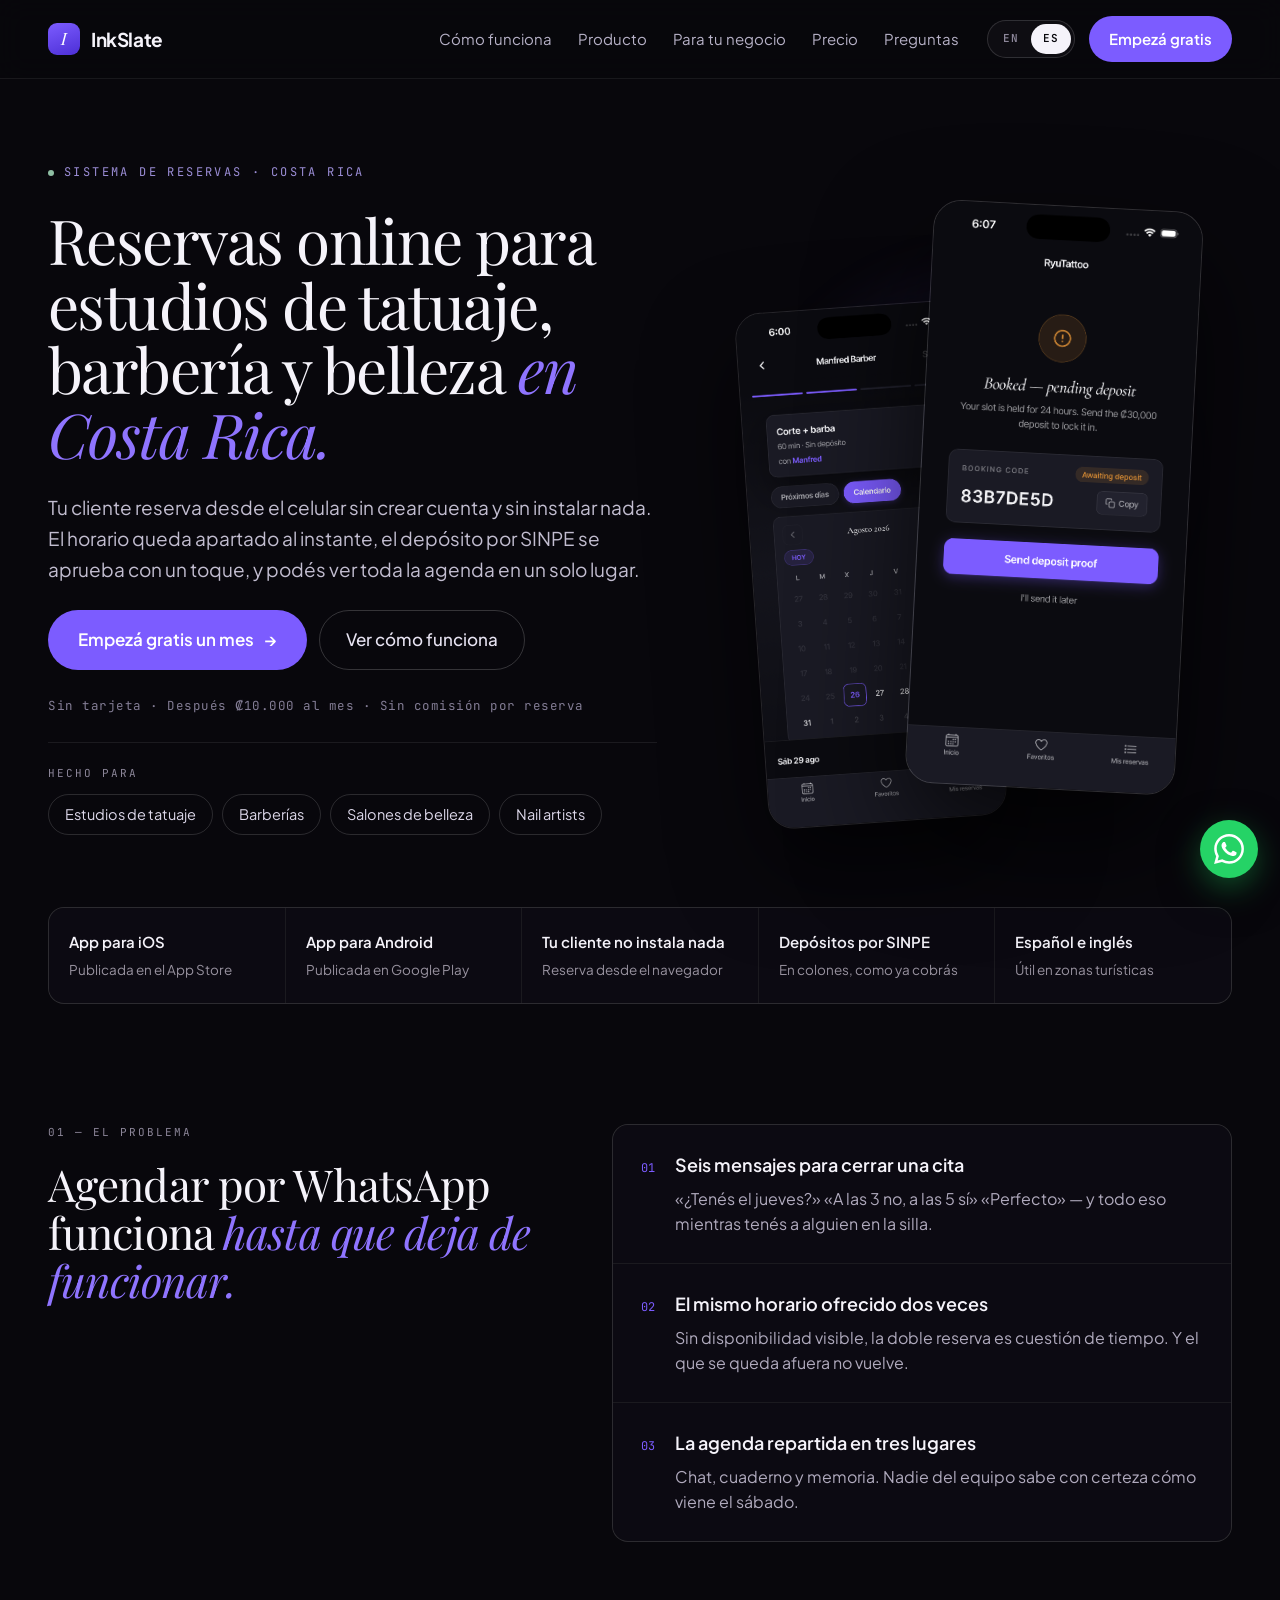
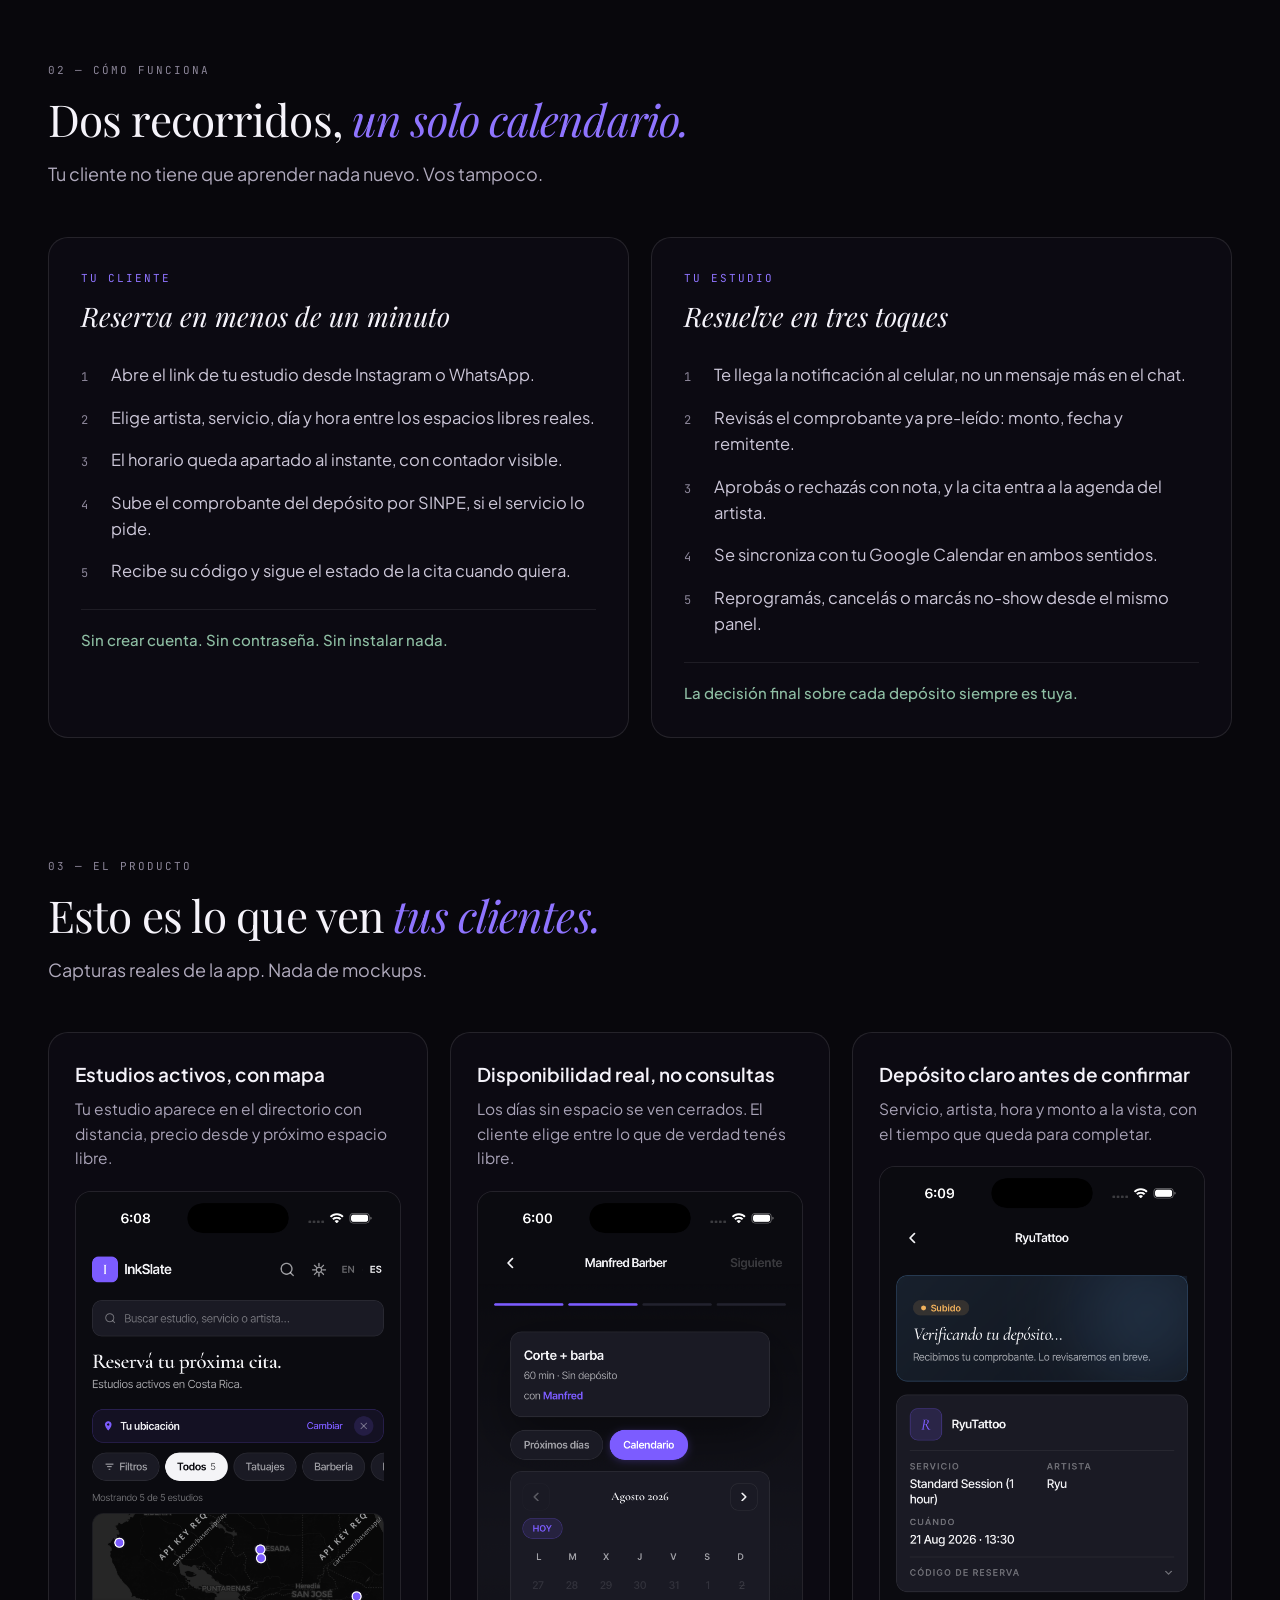
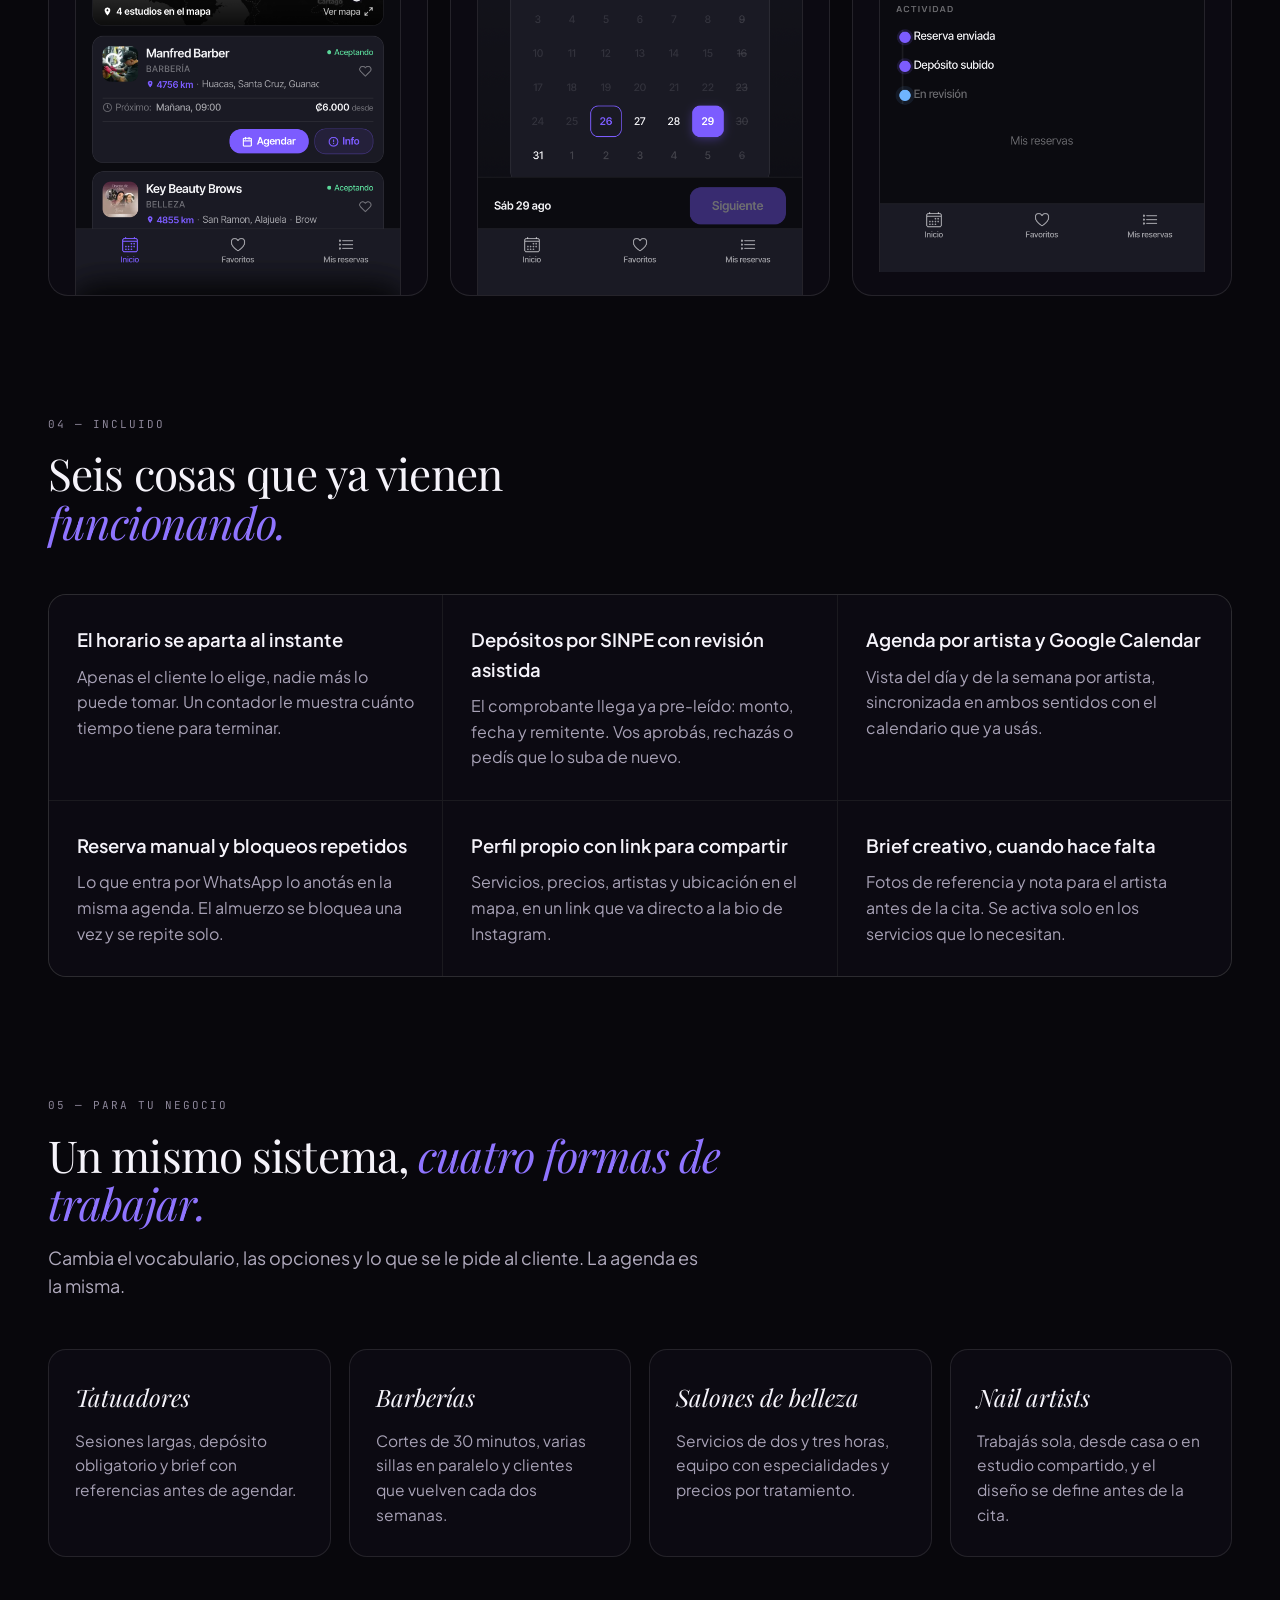
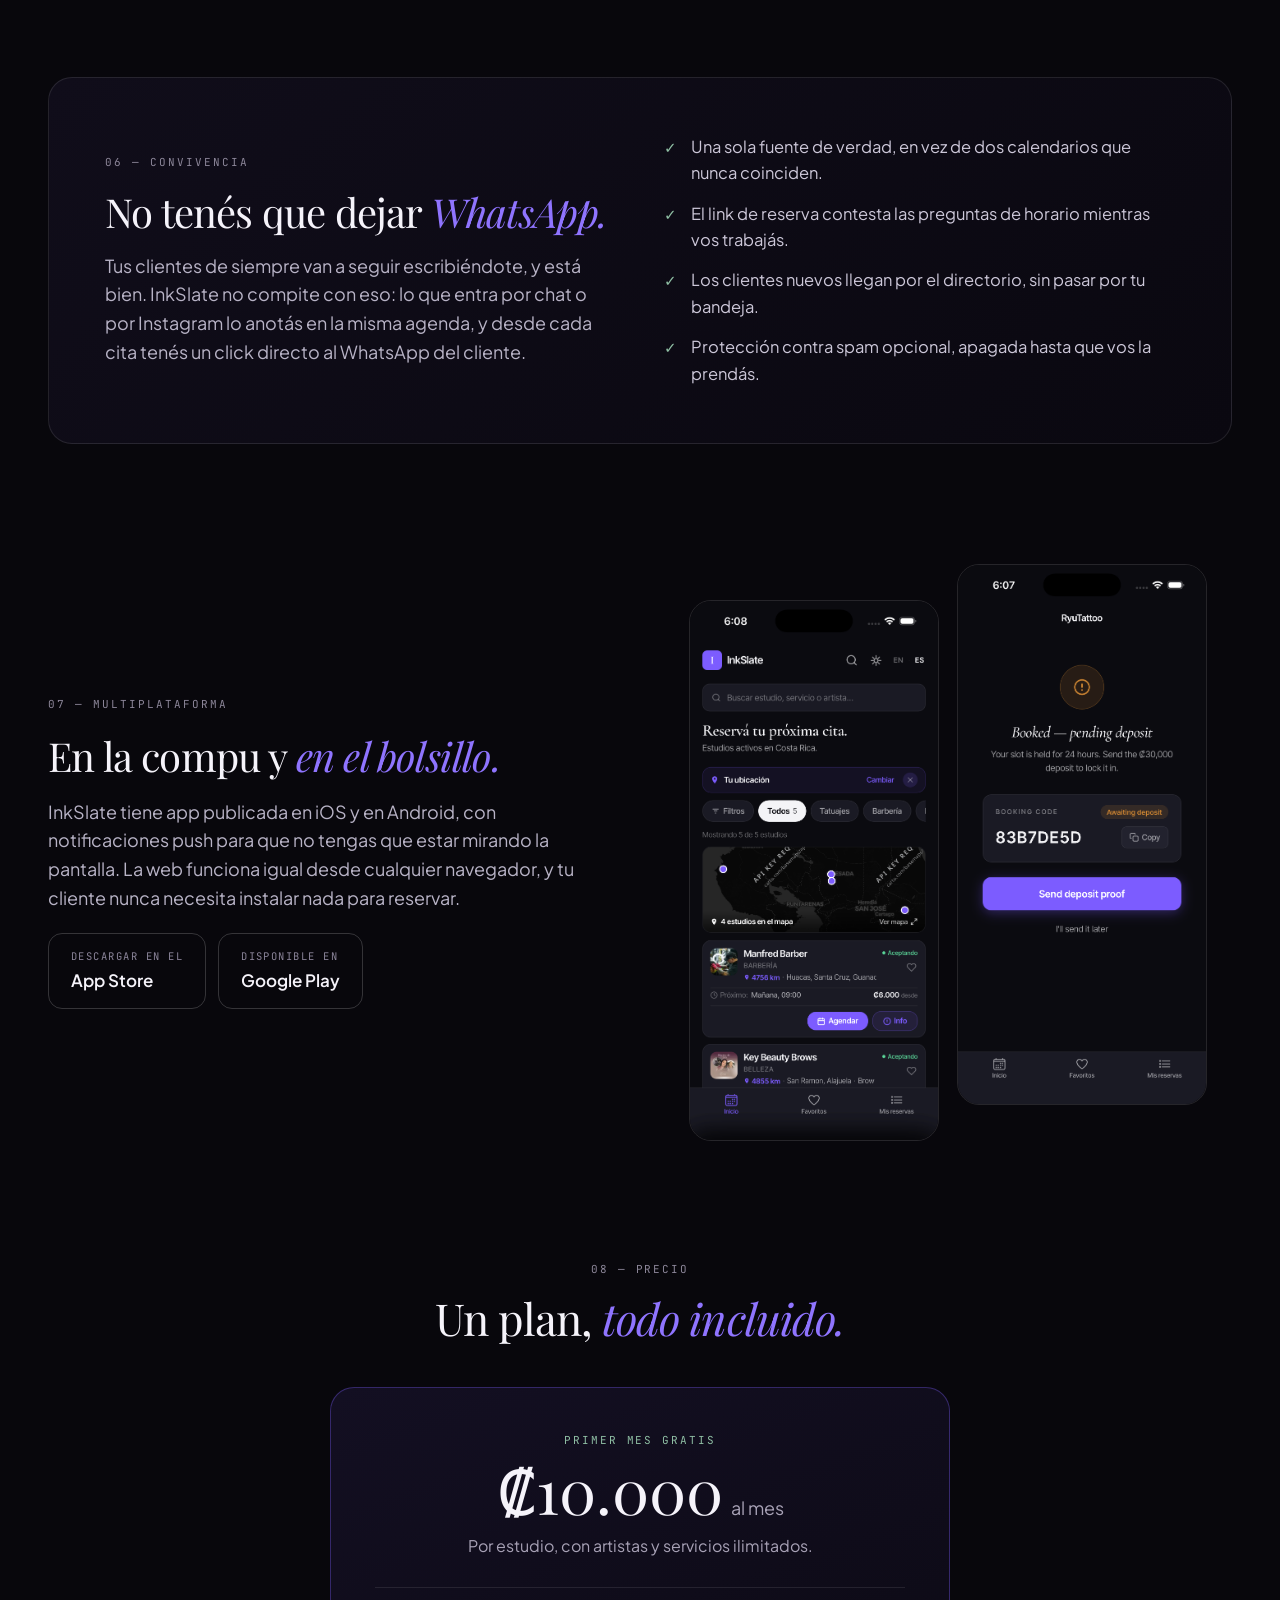
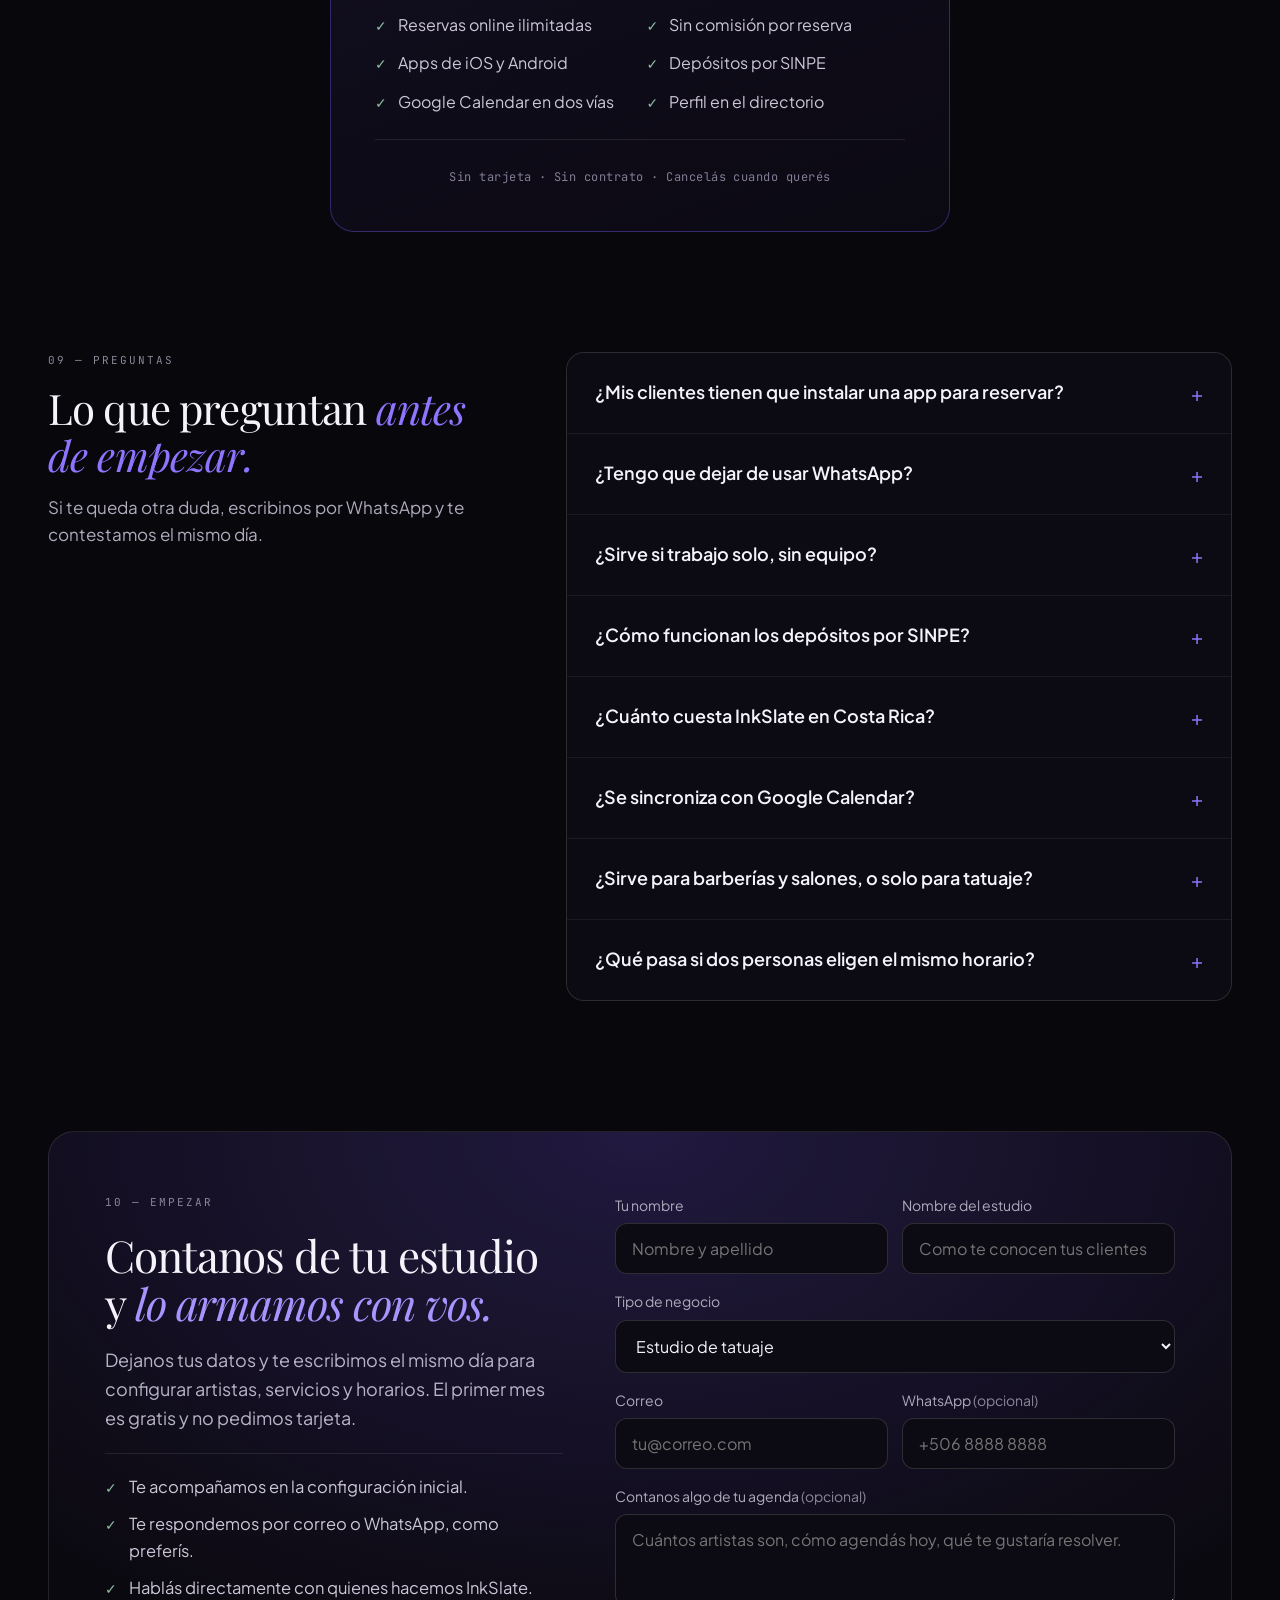
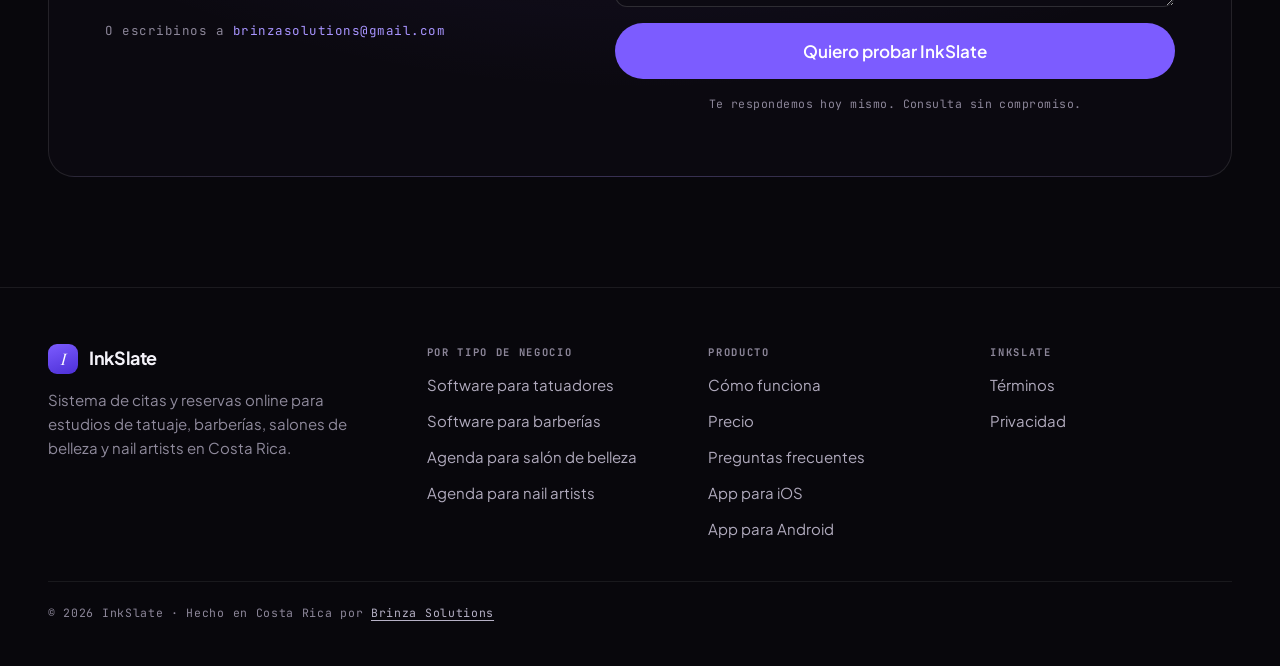
==== commit 62fe2ad6: "Update index.html" ====
--- a/index.html
+++ b/index.html
@@ -348,7 +348,7 @@
             <li style="display: flex; gap: 12px; align-items: baseline;"><span style="color: #8fbfa4; font-size: 14px;">✓</span><span style="color: #ccc7d8; font-size: 16.5px;" data-en="We reply by email or WhatsApp, whichever you prefer." data-es="Te respondemos por correo o WhatsApp, como preferís.">We reply by email or WhatsApp, whichever you prefer.</span></li>
             <li style="display: flex; gap: 12px; align-items: baseline;"><span style="color: #8fbfa4; font-size: 14px;">✓</span><span style="color: #ccc7d8; font-size: 16.5px;" data-en="You talk directly with the people who build InkSlate." data-es="Hablás directamente con quienes hacemos InkSlate.">You talk directly with the people who build InkSlate.</span></li>
           </ul>
-          <p style="font-family: 'JetBrains Mono', monospace; font-size: 12.5px; letter-spacing: .04em; color: #8c8699;"><span data-en="Or write us at" data-es="O escribinos a">Or write us at</span> <a href="mailto:hello@inkslate.app">hello@inkslate.app</a></p>
+          <p style="font-family: 'JetBrains Mono', monospace; font-size: 12.5px; letter-spacing: .04em; color: #8c8699;"><span data-en="Or write us at" data-es="O escribinos a">Or write us at</span> <a href="mailto:brinzasolutions@gmail.com">brinzasolutions@gmail.com</a></p>
         </div>
         <form id="ink-form" style="display: flex; flex-direction: column; gap: 16px;">
           <div style="display: grid; grid-template-columns: 1fr 1fr; gap: 14px;">
